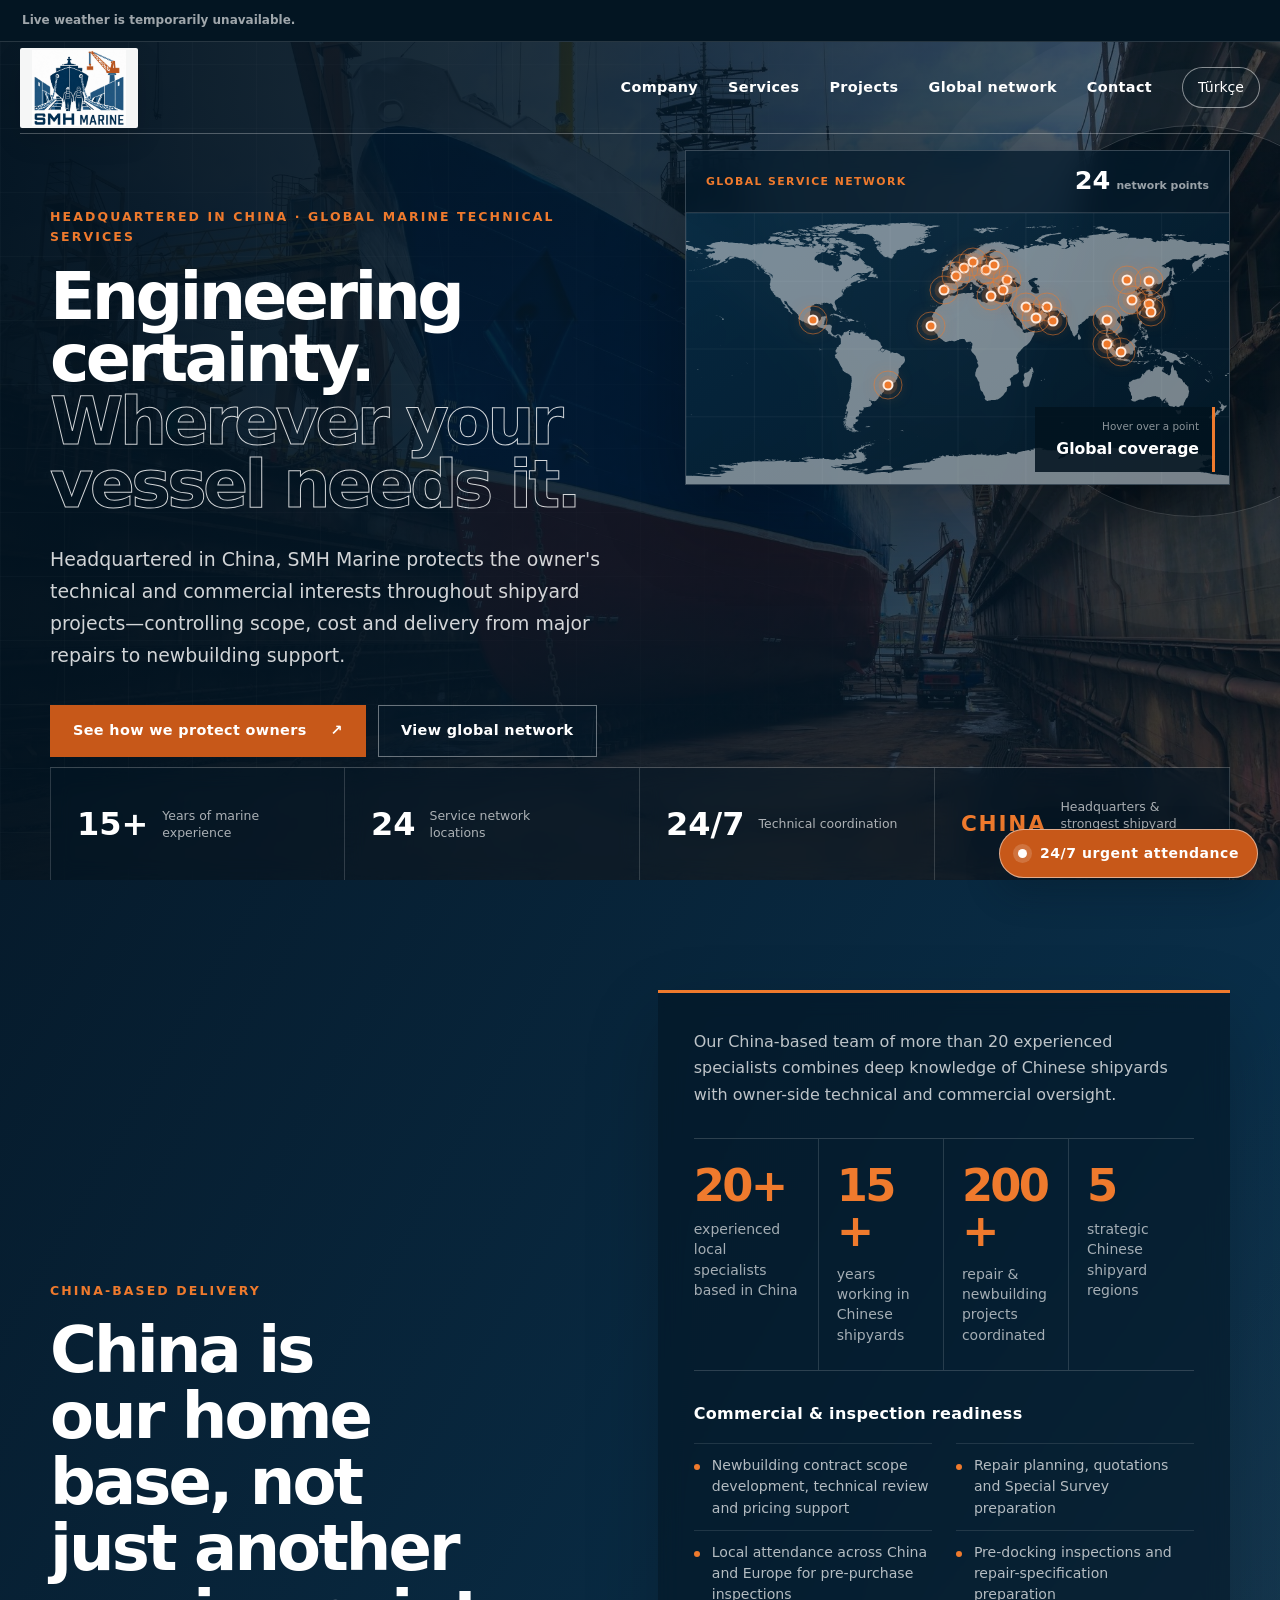
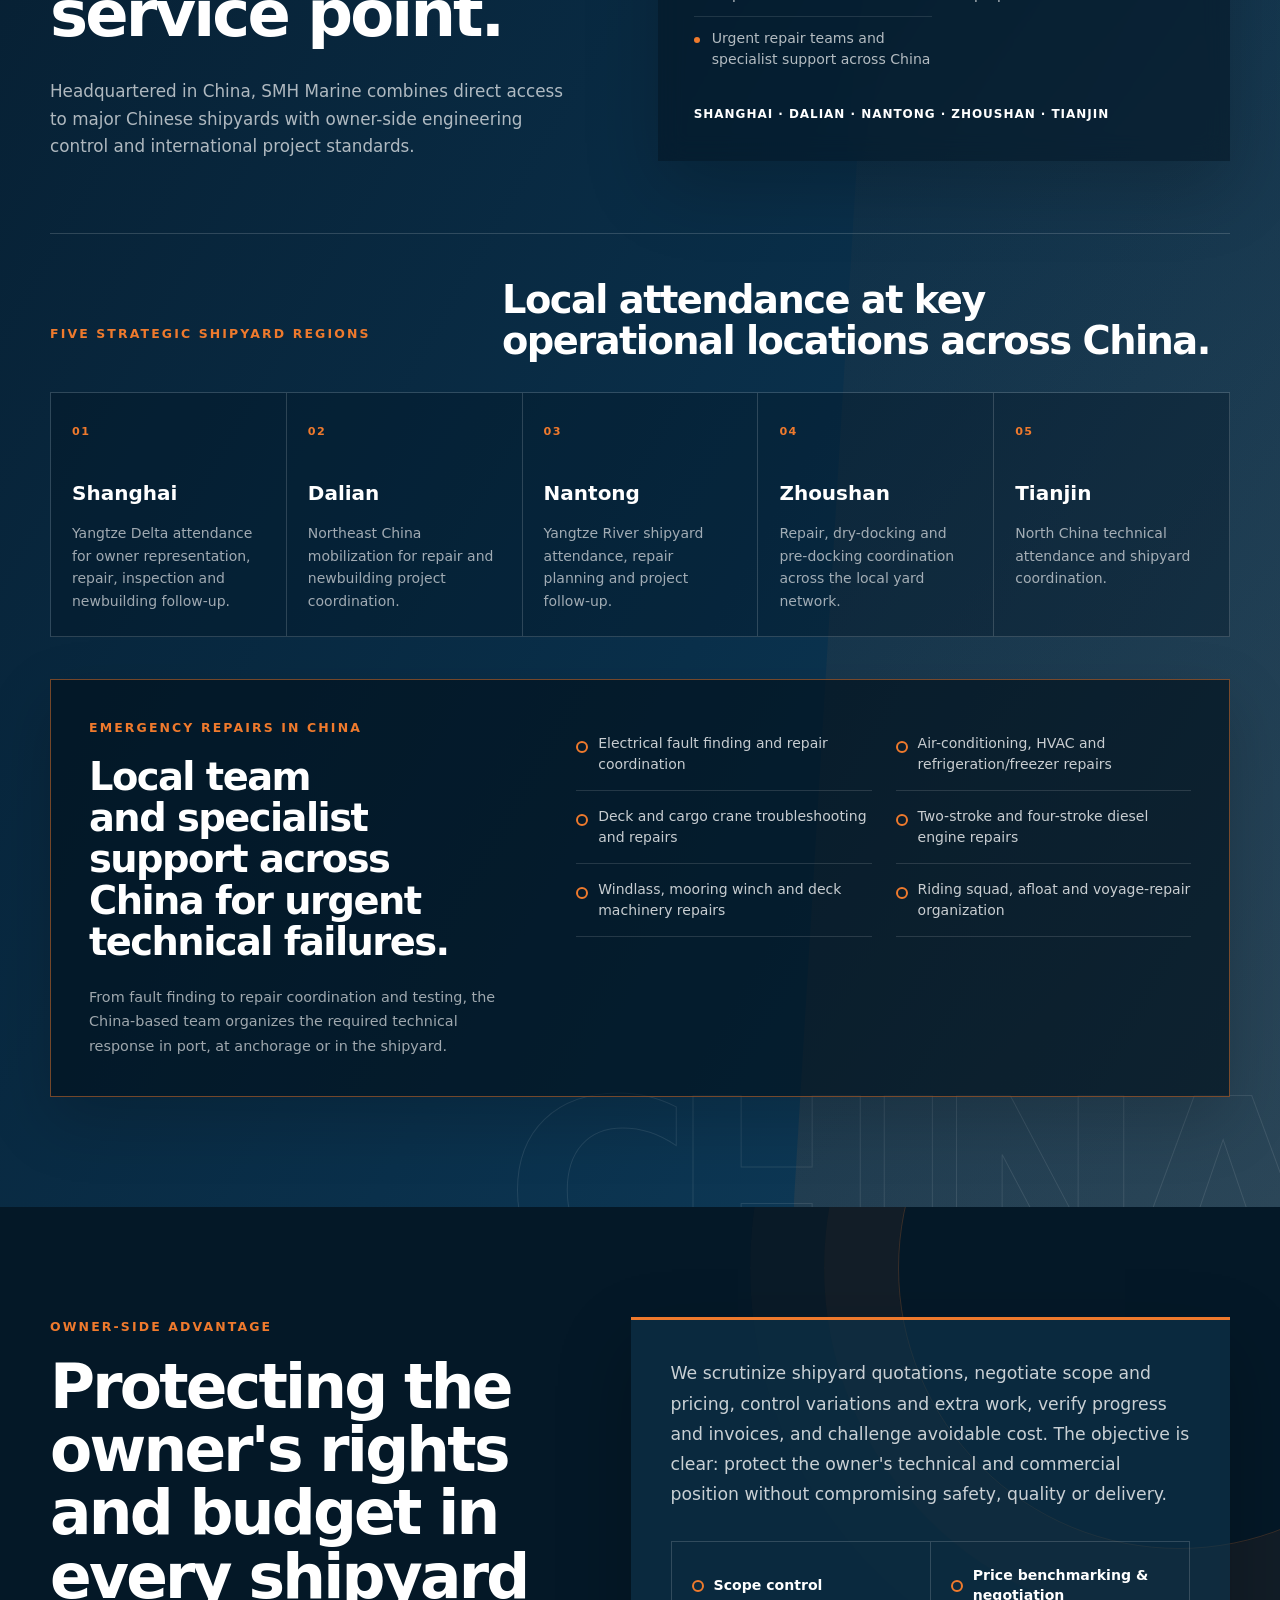
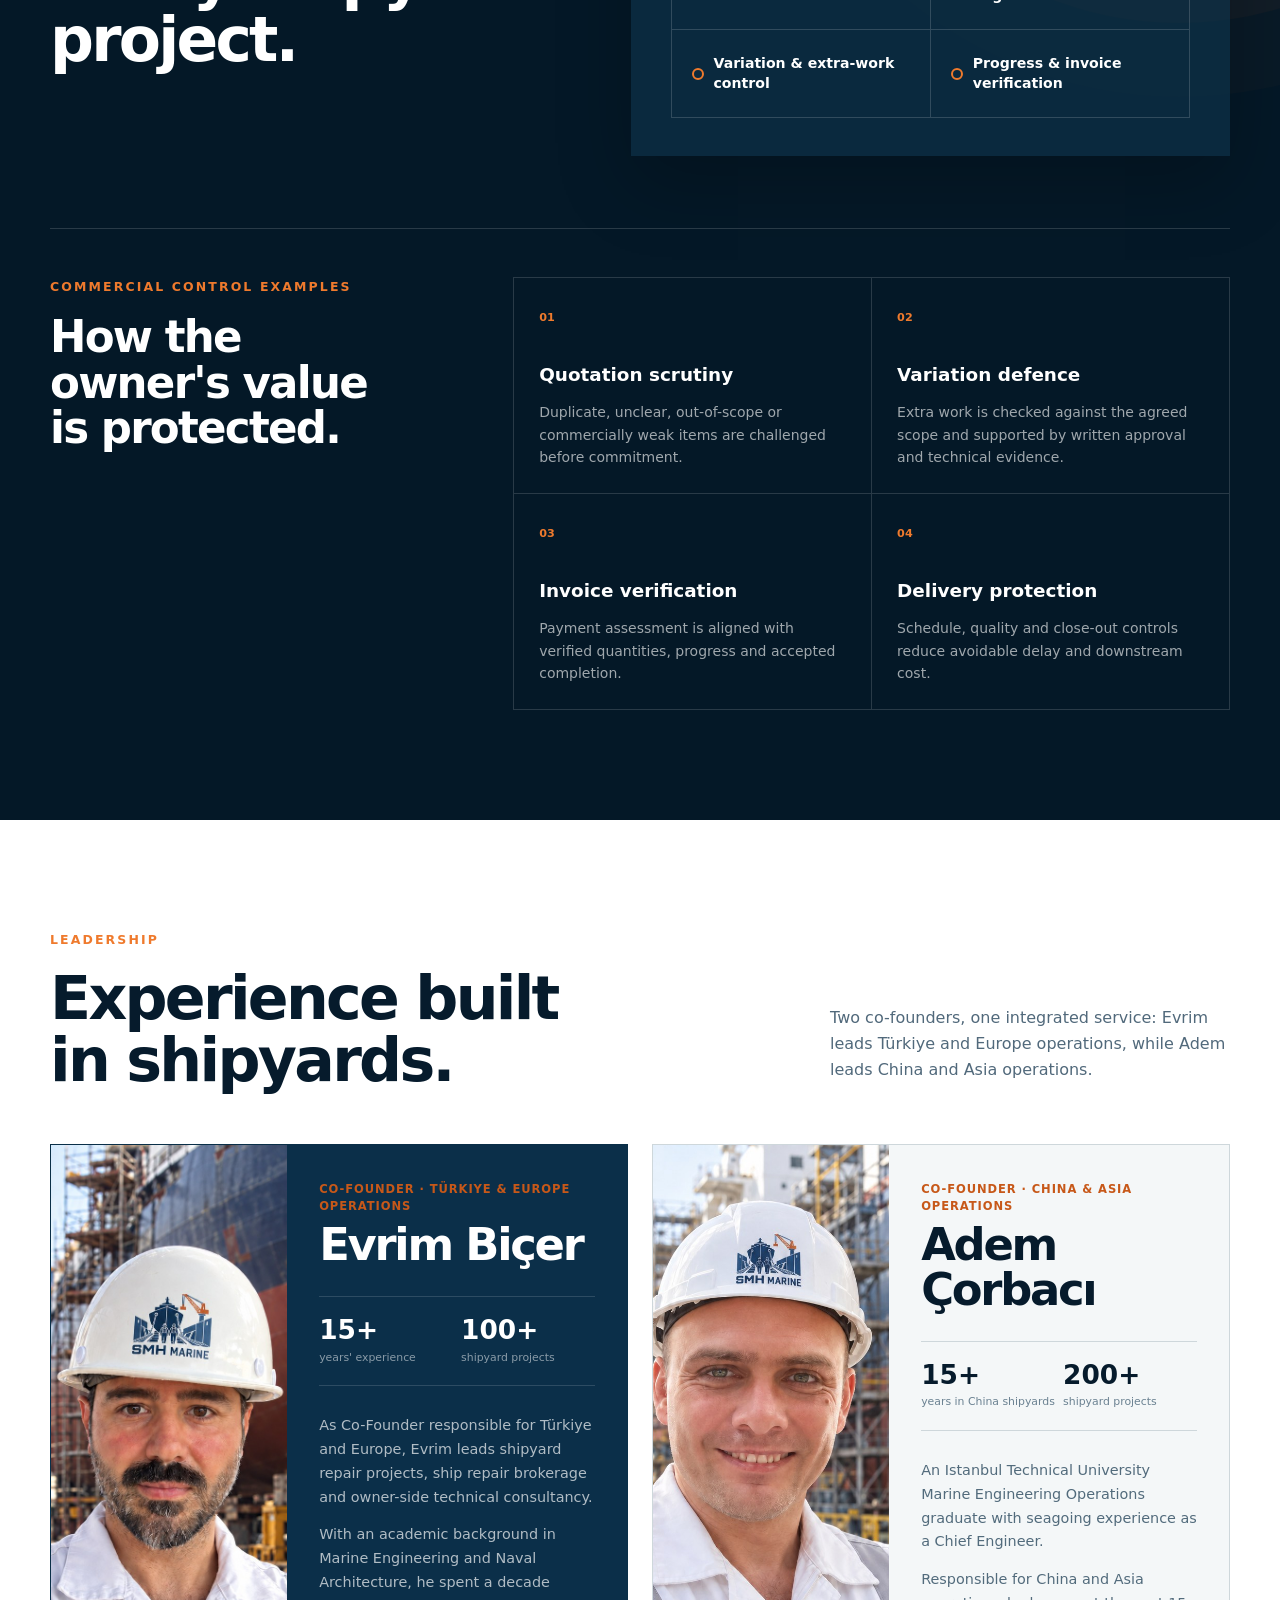
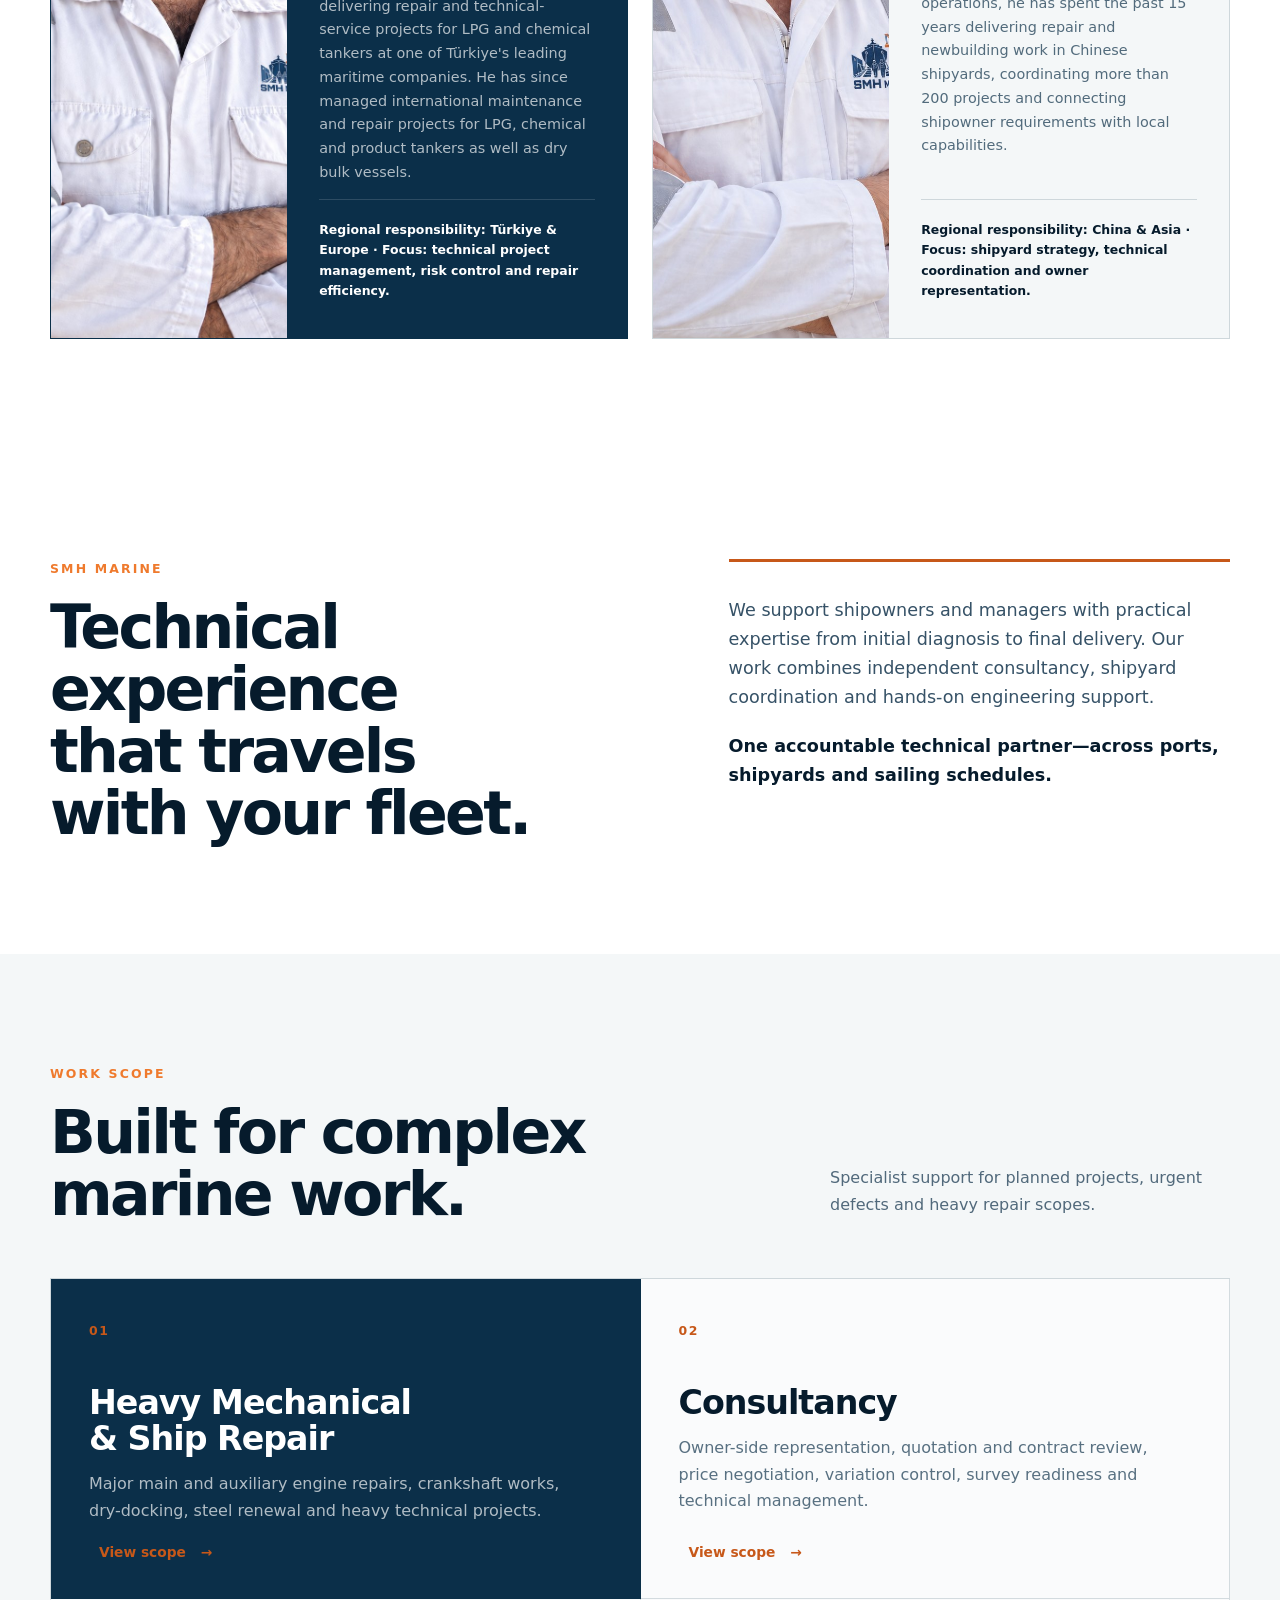
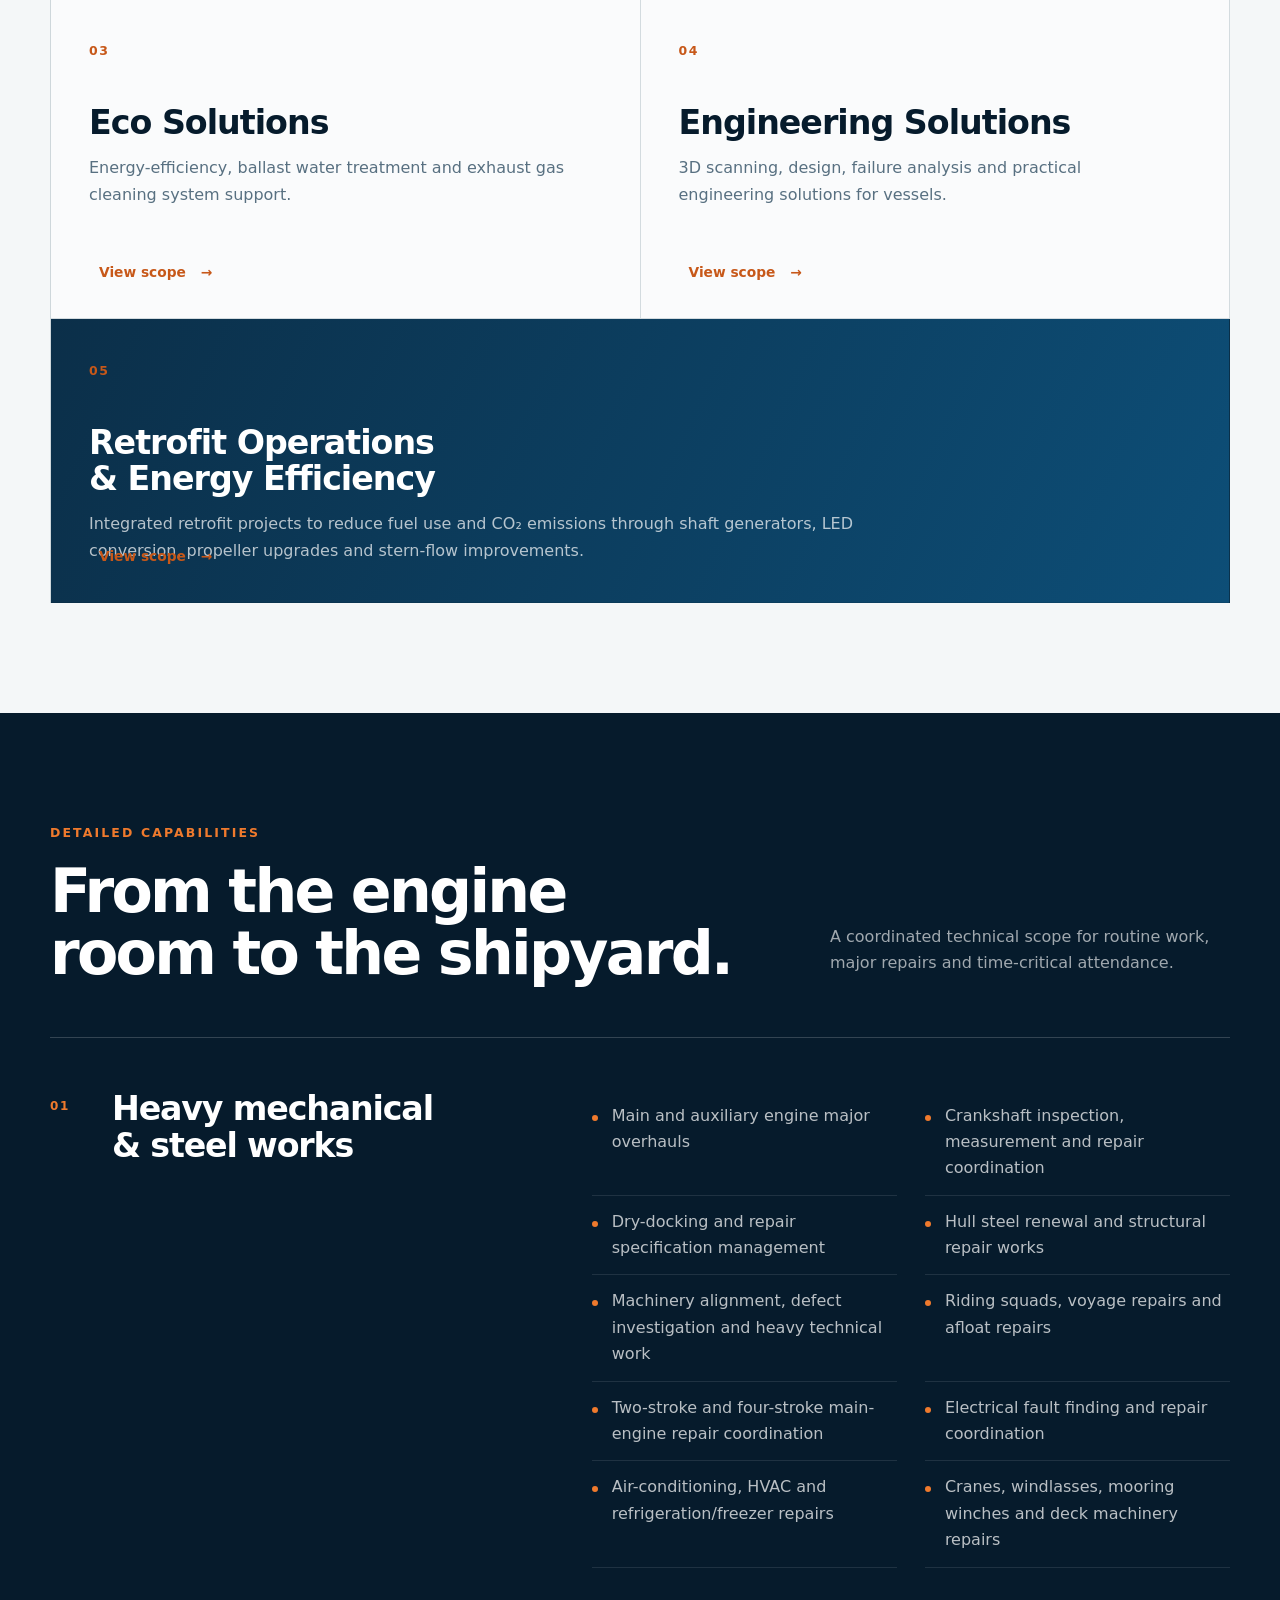
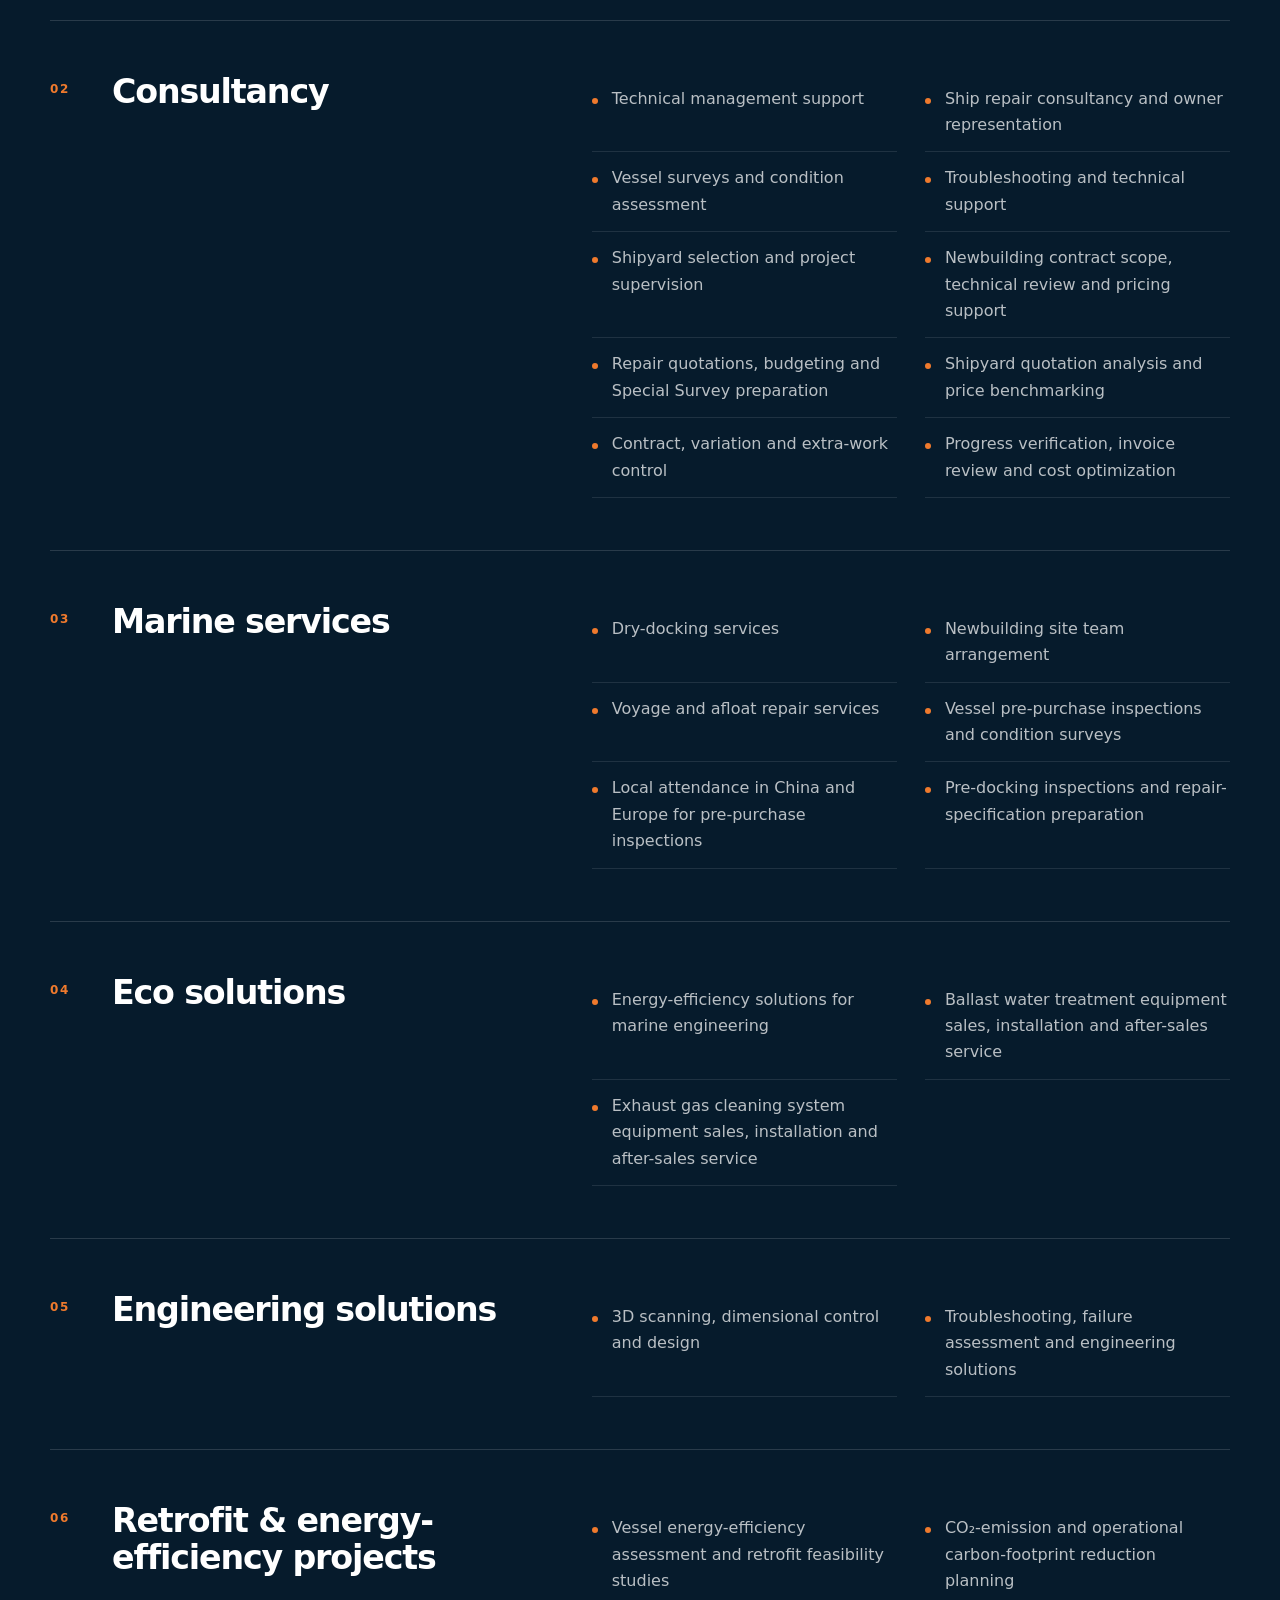
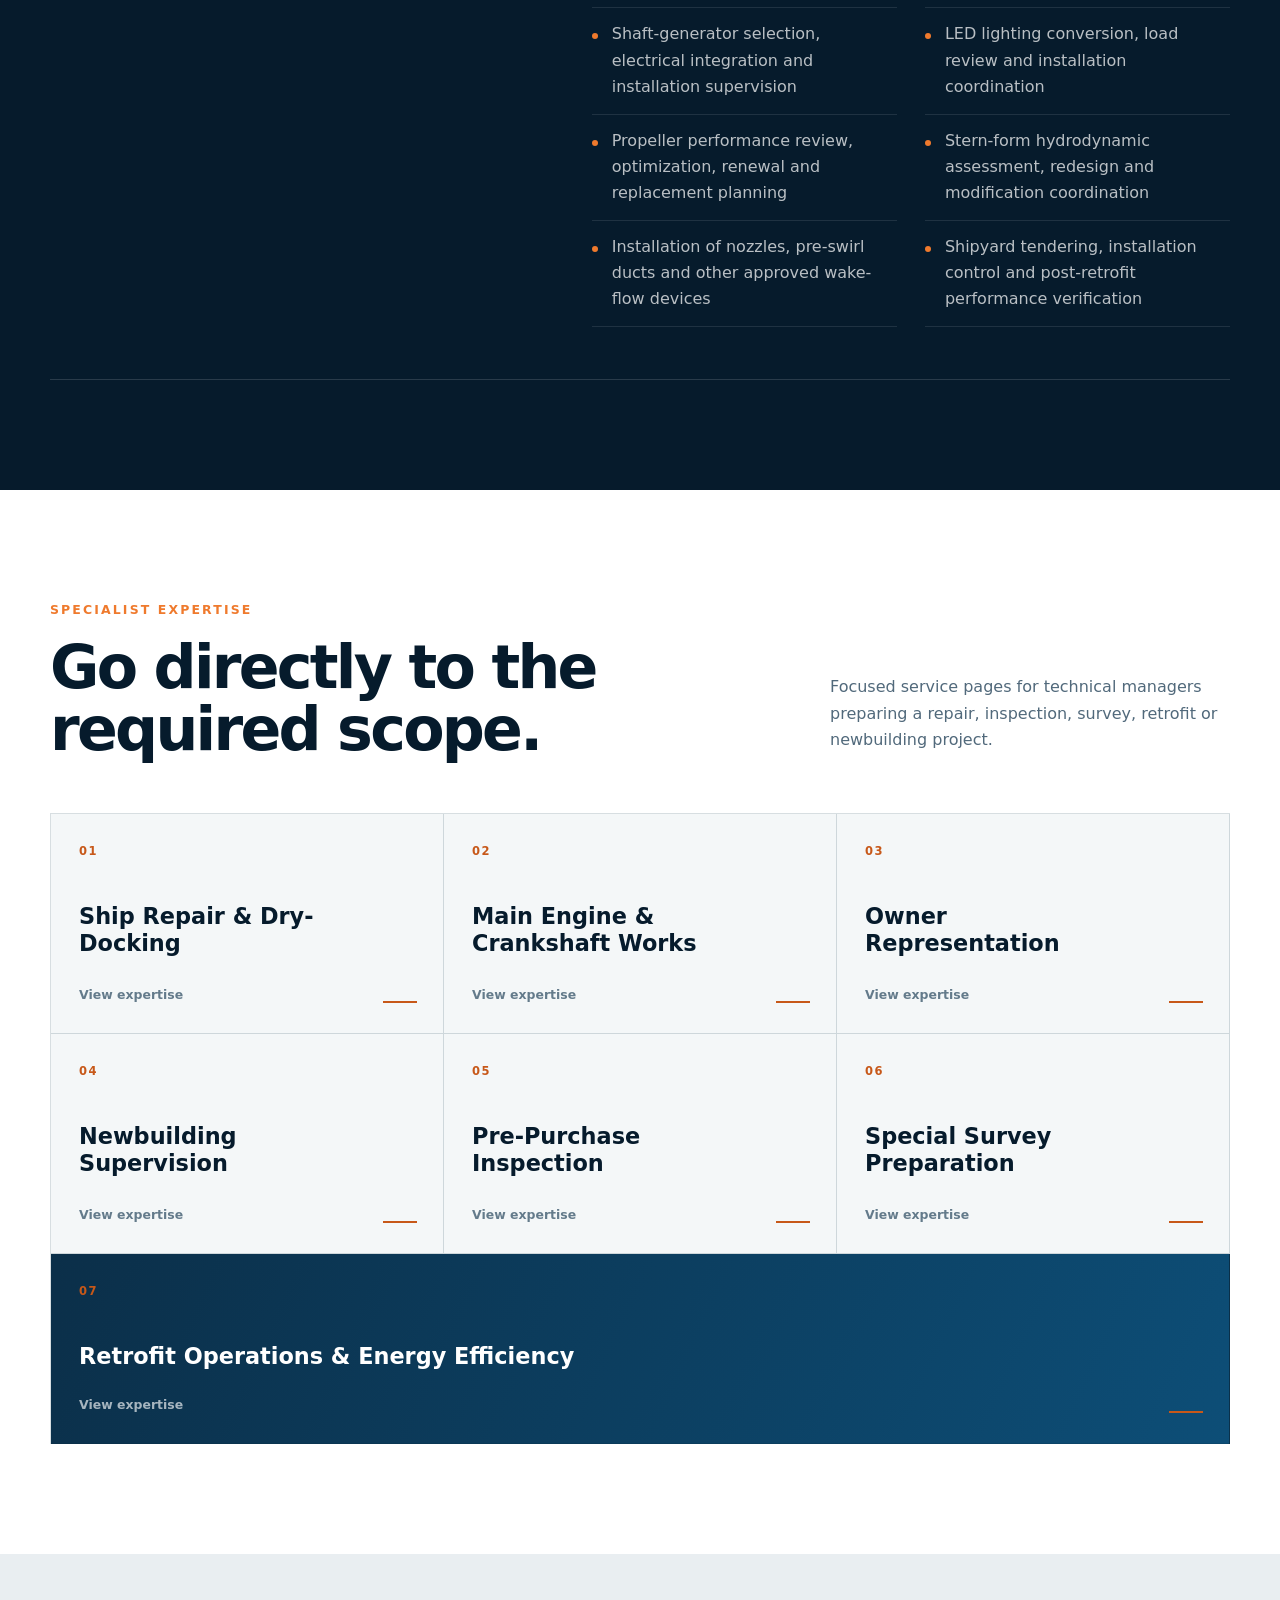
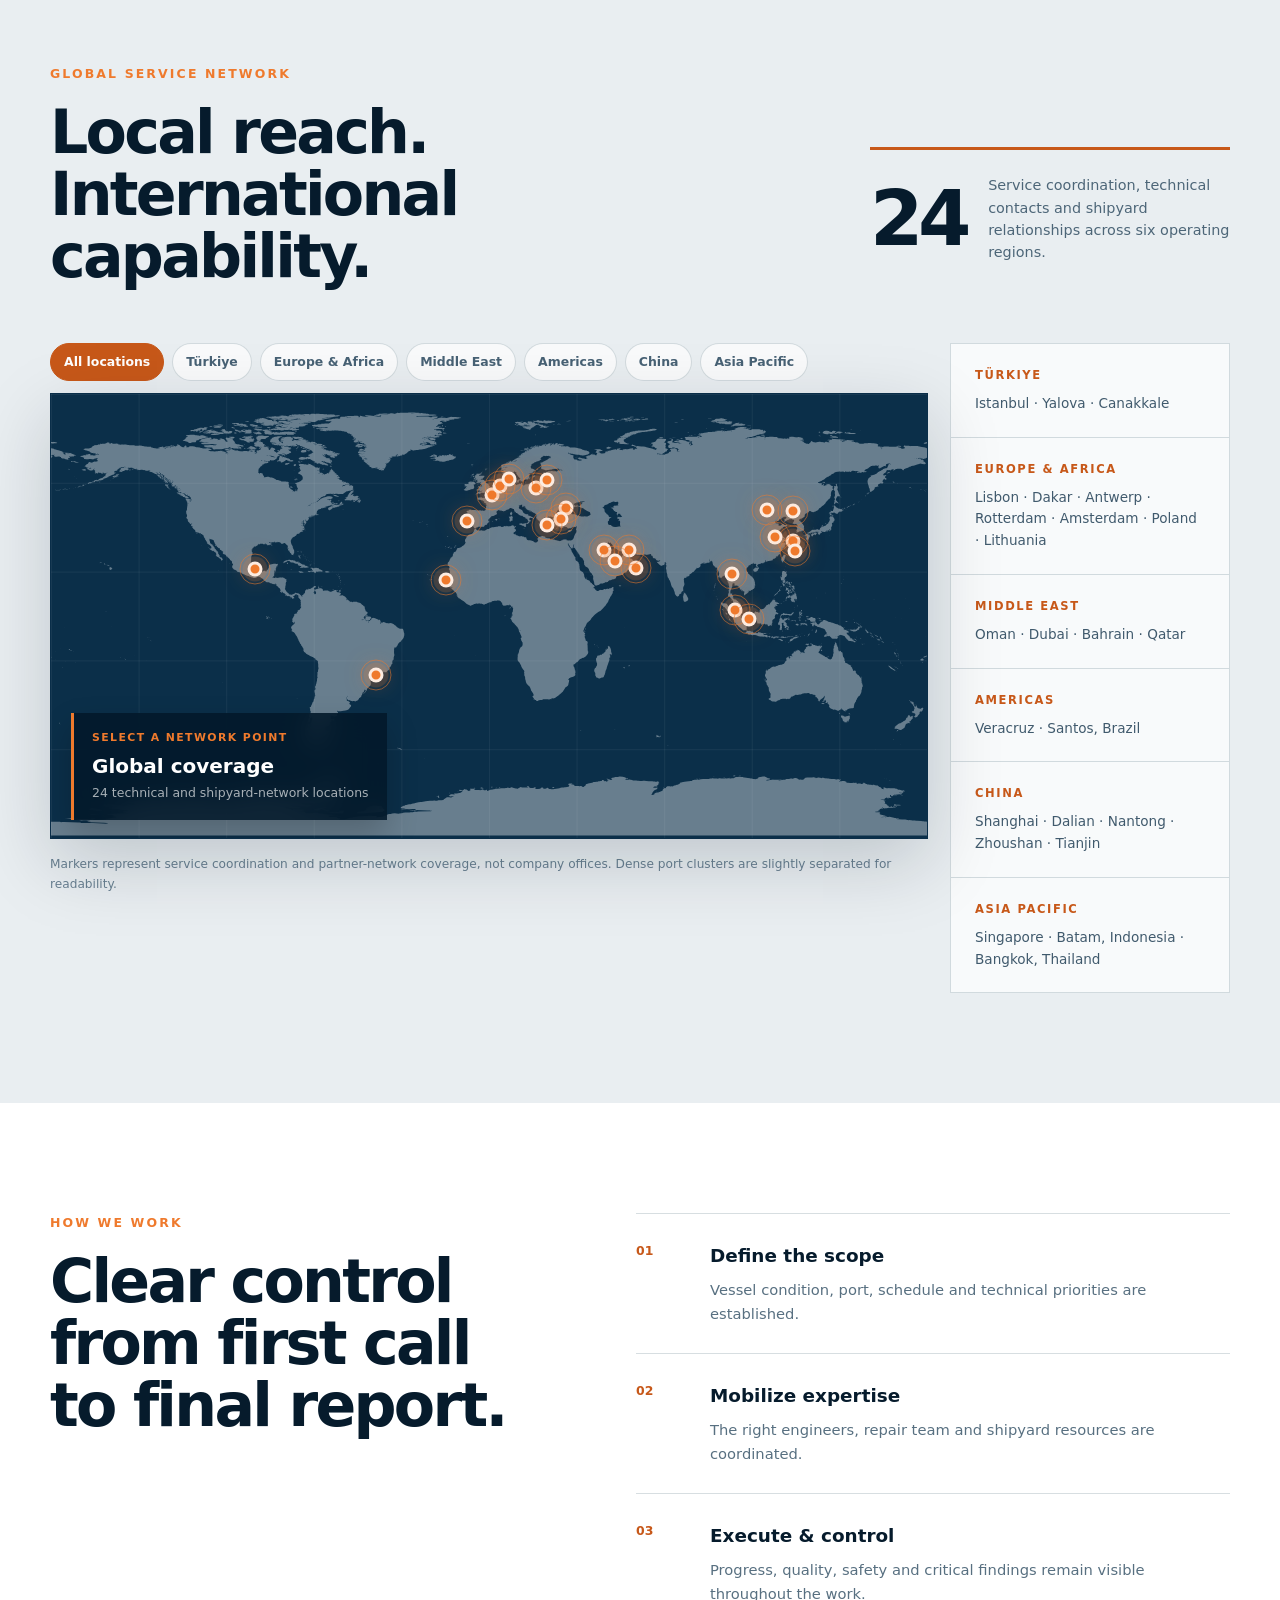
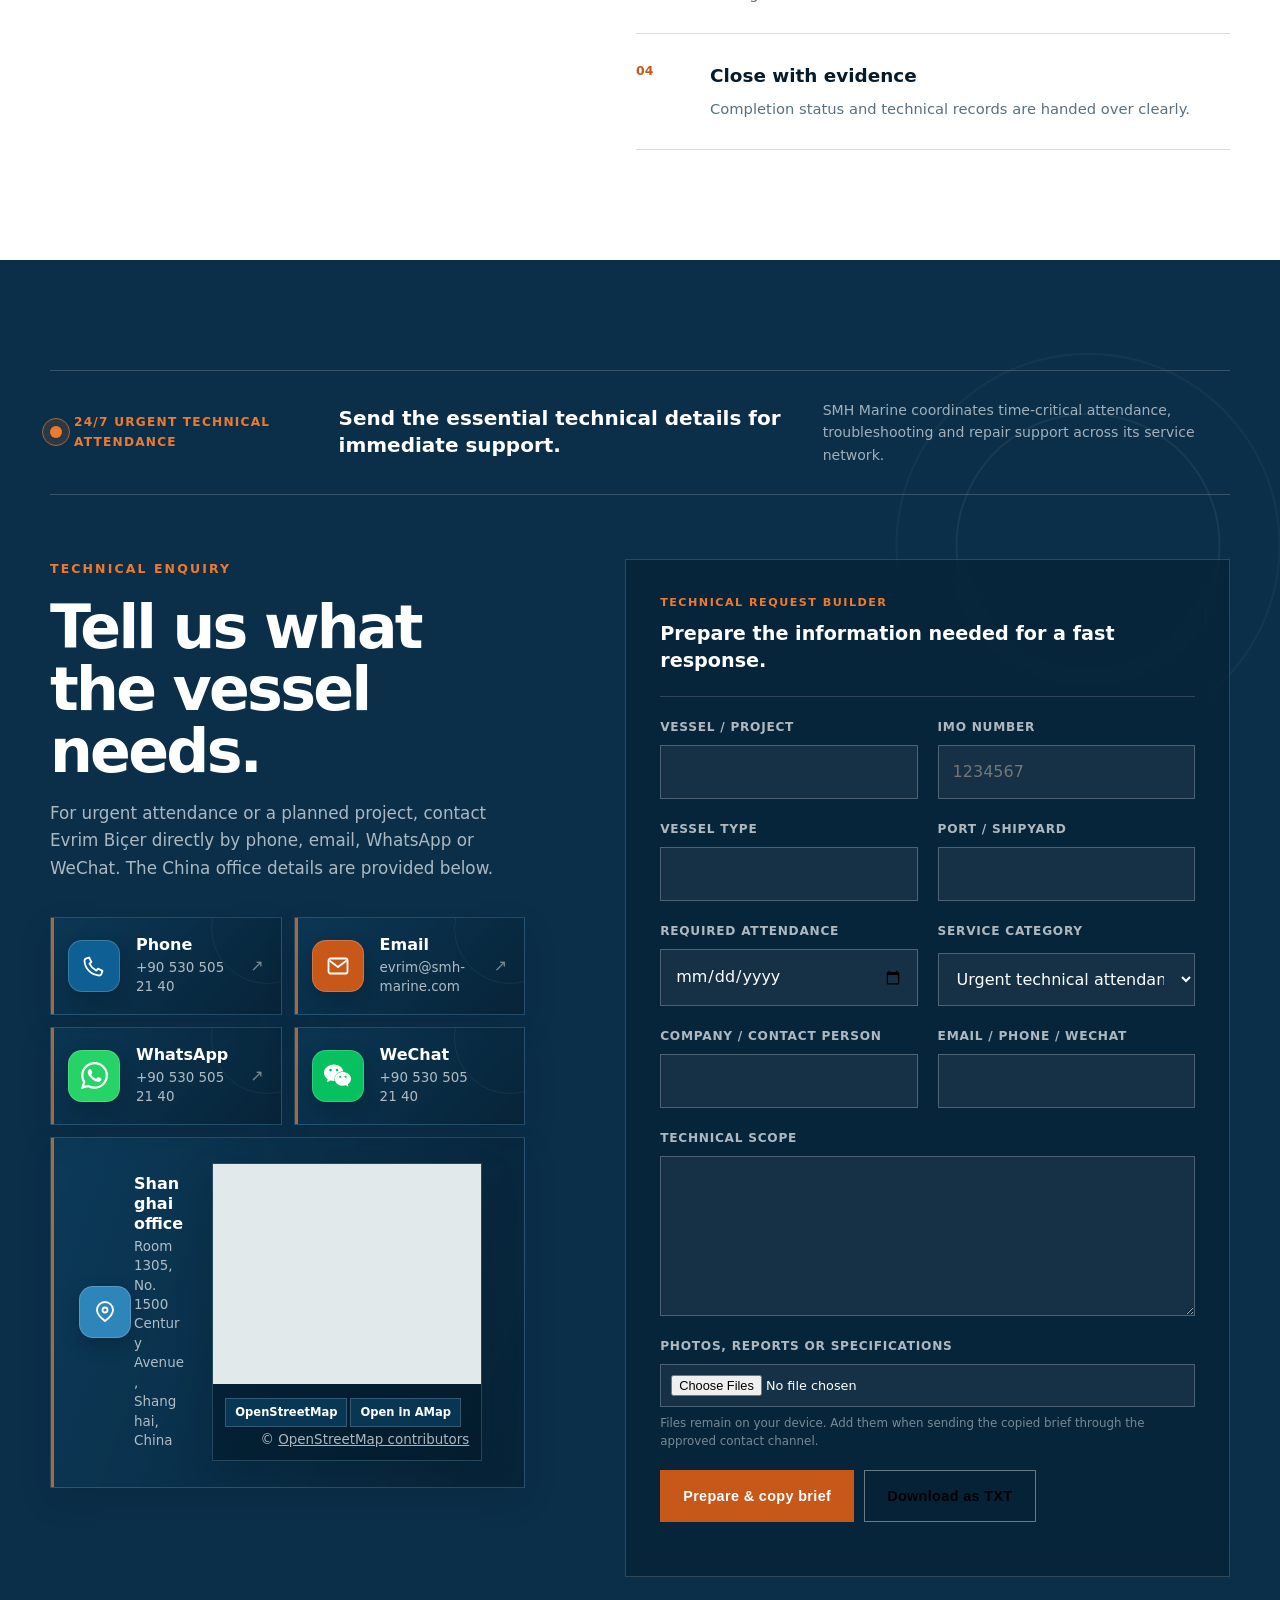
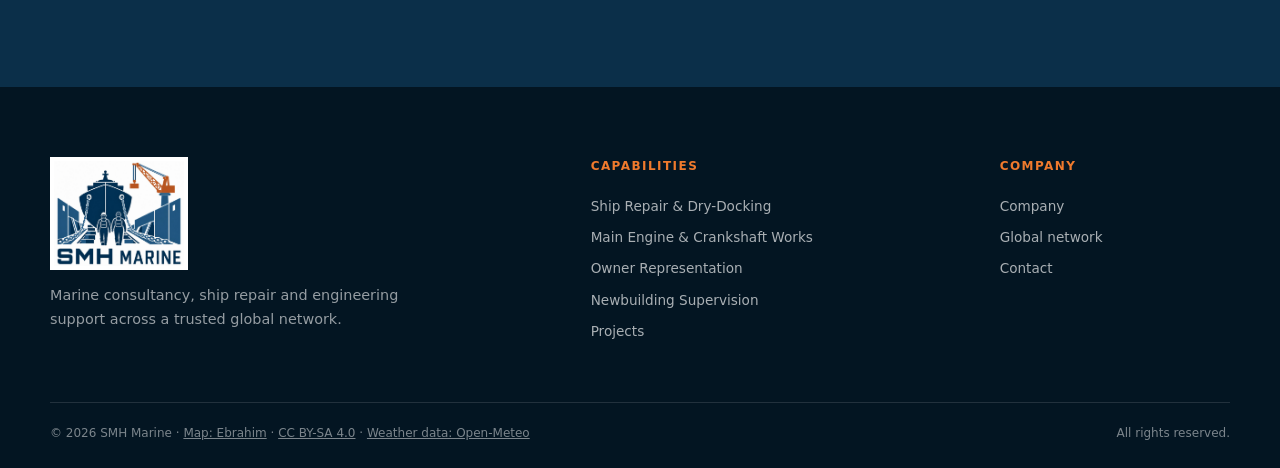
==== index.html @ ff9976cc "Add retrofit and energy efficiency services" ====
<!doctype html>
<html lang="en">
  <head>
    <meta charset="UTF-8" />
    <meta name="viewport" content="width=device-width, initial-scale=1" />
    <meta name="description" content="China-headquartered SMH Marine provides ship repair, marine engineering, consultancy and global technical support for shipowners." />
    <meta name="theme-color" content="#061b2c" />
    <title>SMH Marine | China-Based Global Marine Engineering</title>
    <link rel="stylesheet" href="assets/styles.css" />
    <script src="assets/app.js" defer></script>
  </head>
  <body>
    <a class="skip-link" href="#main">Skip to content</a>
    <aside class="weather-strip" aria-label="Live weather for SMH Marine service locations">
      <div class="weather-strip-window" data-weather-ticker><span class="weather-loading" data-i18n="weatherLoading">Loading live conditions…</span></div>
    </aside>
    <header class="site-header" data-header>
      <a class="brand" href="#top" aria-label="SMH Marine home">
        <img src="assets/smh-marine-logo-cropped.png" alt="SMH Marine" />
      </a>
      <button class="menu-toggle" type="button" aria-expanded="false" aria-controls="site-nav" data-menu-toggle>
        <span></span><span></span><span></span><span class="sr-only">Open menu</span>
      </button>
      <nav class="site-nav" id="site-nav" aria-label="Primary navigation" data-nav>
        <a href="#about" data-i18n="navCompany">Company</a>
        <a href="#services" data-i18n="navServices">Services</a>
        <a href="projects.html" data-i18n="navProjects">Projects</a>
        <a href="#network" data-i18n="navNetwork">Global network</a>
        <a href="#contact" data-i18n="navContact">Contact</a>
        <button class="language-switch" type="button" data-language aria-label="Switch language">Türkçe</button>
      </nav>
    </header>

    <main id="main">
      <section class="hero" id="top" aria-labelledby="hero-title">
        <div class="hero-media" role="img" aria-label="Commercial vessel in dry dock"></div>
        <div class="hero-grid" aria-hidden="true"></div>
        <div class="hero-content shell">
          <p class="eyebrow" data-i18n="heroEyebrow">Headquartered in China · Global marine technical services</p>
          <h1 id="hero-title"><span data-i18n="heroTitle">Engineering certainty.</span><br /><span class="outline-title" data-i18n="heroTitleOutline">Wherever your vessel needs it.</span></h1>
          <p class="hero-copy" data-i18n="heroCopy">Headquartered in China, SMH Marine protects the owner's technical and commercial interests throughout shipyard projects—controlling scope, cost and delivery from major repairs to newbuilding support.</p>
          <div class="hero-actions">
            <a class="button button-primary" href="#owner-advantage"><span data-i18n="heroCta">See how we protect owners</span> <span aria-hidden="true">↗</span></a>
            <a class="button button-ghost" href="#network" data-i18n="heroNetwork">View global network</a>
          </div>
        </div>
        <aside class="hero-network" aria-label="Global service network">
          <div class="hero-network-head">
            <span data-i18n="heroMapLabel">Global service network</span>
            <strong><b>24</b> <span data-i18n="heroMapPoints">network points</span></strong>
          </div>
          <div class="hero-map">
            <img src="assets/world-map-v2.svg" alt="" aria-hidden="true" />
            <div class="hero-map-markers" data-hero-map-markers></div>
            <div class="hero-map-detail" data-hero-map-detail aria-live="polite">
              <small data-i18n="heroMapHover">Hover over a point</small>
              <strong data-i18n="mapDefaultTitle">Global coverage</strong>
            </div>
          </div>
        </aside>
        <div class="hero-facts shell" aria-label="Company highlights">
          <div><strong>15+</strong><span data-i18n="factYears">Years of marine experience</span></div>
          <div><strong>24</strong><span data-i18n="factLocations">Service network locations</span></div>
          <div><strong>24/7</strong><span data-i18n="factCoordination">Technical coordination</span></div>
          <div><strong class="fact-word" data-i18n="factChinaWord">CHINA</strong><span data-i18n="factChina">Headquarters & strongest shipyard base</span></div>
        </div>
      </section>

      <section class="china-section section" id="china">
        <div class="china-watermark" aria-hidden="true">CHINA</div>
        <div class="shell china-grid">
          <div class="china-lead">
            <p class="section-kicker" data-i18n="chinaKicker">China-based delivery</p>
            <h2 data-i18n="chinaTitle">China is our home base, not just another service point.</h2>
            <p data-i18n="chinaIntro">Headquartered in China, SMH Marine combines direct access to major Chinese shipyards with owner-side engineering control and international project standards.</p>
          </div>
          <div class="china-proof">
            <p data-i18n="chinaCopy">Our China-based team of more than 20 experienced specialists combines deep knowledge of Chinese shipyards with owner-side technical and commercial oversight.</p>
            <div class="china-metrics" aria-label="China experience highlights">
              <div><strong>20+</strong><span data-i18n="chinaMetricTeam">experienced local specialists based in China</span></div>
              <div><strong>15+</strong><span data-i18n="chinaMetricYears">years working in Chinese shipyards</span></div>
              <div><strong>200+</strong><span data-i18n="chinaMetricProjects">repair & newbuilding projects coordinated</span></div>
              <div><strong>5</strong><span data-i18n="chinaMetricRegions">strategic Chinese shipyard regions</span></div>
            </div>
            <div class="china-expertise">
              <h3 data-i18n="chinaExpertiseTitle">Commercial & inspection readiness</h3>
              <ul>
                <li data-i18n="chinaExpertise1">Newbuilding contract scope development, technical review and pricing support</li>
                <li data-i18n="chinaExpertise2">Repair planning, quotations and Special Survey preparation</li>
                <li data-i18n="chinaExpertise3">Local attendance across China and Europe for pre-purchase inspections</li>
                <li data-i18n="chinaExpertise4">Pre-docking inspections and repair-specification preparation</li>
                <li data-i18n="chinaExpertise5">Urgent repair teams and specialist support across China</li>
              </ul>
            </div>
            <p class="china-cities" data-i18n="chinaCities">Shanghai · Dalian · Nantong · Zhoushan · Tianjin</p>
          </div>
        </div>
        <div class="shell china-region-block">
          <div class="china-region-heading">
            <p class="section-kicker" data-i18n="chinaRegionsKicker">Five strategic shipyard regions</p>
            <h3 data-i18n="chinaRegionsTitle">Local attendance at key operational locations across China.</h3>
          </div>
          <div class="china-region-grid">
            <article><span>01</span><h4>Shanghai</h4><p data-i18n="chinaShanghai">Yangtze Delta attendance for owner representation, repair, inspection and newbuilding follow-up.</p></article>
            <article><span>02</span><h4>Dalian</h4><p data-i18n="chinaDalian">Northeast China mobilization for repair and newbuilding project coordination.</p></article>
            <article><span>03</span><h4>Nantong</h4><p data-i18n="chinaNantong">Yangtze River shipyard attendance, repair planning and project follow-up.</p></article>
            <article><span>04</span><h4>Zhoushan</h4><p data-i18n="chinaZhoushan">Repair, dry-docking and pre-docking coordination across the local yard network.</p></article>
            <article><span>05</span><h4>Tianjin</h4><p data-i18n="chinaTianjin">North China technical attendance and shipyard coordination.</p></article>
          </div>
          <div class="china-urgent-repairs">
            <div class="china-urgent-heading"><p class="section-kicker" data-i18n="chinaUrgentKicker">Emergency repairs in China</p><h3 data-i18n="chinaUrgentTitle">Local team and specialist support across China for urgent technical failures.</h3><p data-i18n="chinaUrgentCopy">From fault finding to repair coordination and testing, the China-based team organizes the required technical response in port, at anchorage or in the shipyard.</p></div>
            <ul>
              <li data-i18n="chinaUrgent1">Electrical fault finding and repair coordination</li>
              <li data-i18n="chinaUrgent2">Air-conditioning, HVAC and refrigeration/freezer repairs</li>
              <li data-i18n="chinaUrgent3">Deck and cargo crane troubleshooting and repairs</li>
              <li data-i18n="chinaUrgent4">Two-stroke and four-stroke diesel engine repairs</li>
              <li data-i18n="chinaUrgent5">Windlass, mooring winch and deck machinery repairs</li>
              <li data-i18n="chinaUrgent6">Riding squad, afloat and voyage-repair organization</li>
            </ul>
          </div>
        </div>
      </section>

      <section class="owner-advantage-section section" id="owner-advantage">
        <div class="shell owner-advantage-grid">
          <div class="owner-advantage-lead">
            <p class="section-kicker" data-i18n="ownerKicker">Owner-side advantage</p>
            <h2 data-i18n="ownerTitle">Protecting the owner's rights and budget in every shipyard project.</h2>
          </div>
          <div class="owner-advantage-body">
            <p data-i18n="ownerCopy">We scrutinize shipyard quotations, negotiate scope and pricing, control variations and extra work, verify progress and invoices, and challenge avoidable cost. The objective is clear: protect the owner's technical and commercial position without compromising safety, quality or delivery.</p>
            <div class="owner-controls" aria-label="Owner-side commercial controls">
              <span data-i18n="ownerControl1">Scope control</span>
              <span data-i18n="ownerControl2">Price benchmarking & negotiation</span>
              <span data-i18n="ownerControl3">Variation & extra-work control</span>
              <span data-i18n="ownerControl4">Progress & invoice verification</span>
            </div>
          </div>
        </div>
        <div class="shell owner-example-block">
          <div class="owner-example-heading">
            <p class="section-kicker" data-i18n="ownerExamplesKicker">Commercial control examples</p>
            <h3 data-i18n="ownerExamplesTitle">How the owner's value is protected.</h3>
          </div>
          <div class="owner-example-grid">
            <article><span>01</span><h4 data-i18n="ownerExample1Title">Quotation scrutiny</h4><p data-i18n="ownerExample1Copy">Duplicate, unclear, out-of-scope or commercially weak items are challenged before commitment.</p></article>
            <article><span>02</span><h4 data-i18n="ownerExample2Title">Variation defence</h4><p data-i18n="ownerExample2Copy">Extra work is checked against the agreed scope and supported by written approval and technical evidence.</p></article>
            <article><span>03</span><h4 data-i18n="ownerExample3Title">Invoice verification</h4><p data-i18n="ownerExample3Copy">Payment assessment is aligned with verified quantities, progress and accepted completion.</p></article>
            <article><span>04</span><h4 data-i18n="ownerExample4Title">Delivery protection</h4><p data-i18n="ownerExample4Copy">Schedule, quality and close-out controls reduce avoidable delay and downstream cost.</p></article>
          </div>
        </div>
      </section>

      <section class="leadership-section section" id="leadership">
        <div class="shell">
          <div class="section-heading">
            <div><p class="section-kicker" data-i18n="leadershipKicker">Leadership</p><h2 data-i18n="leadershipTitle">Experience built in shipyards.</h2></div>
            <p data-i18n="leadershipIntro">Two co-founders, one integrated service: Evrim leads Türkiye and Europe operations, while Adem leads China and Asia operations.</p>
          </div>
          <div class="leadership-grid">
            <article class="profile-card profile-card-dark">
              <figure><img src="assets/evrim-bicer-portrait-smh.jpg" alt="Evrim Biçer at a shipyard wearing SMH Marine safety equipment" /></figure>
              <div class="profile-content">
                <p class="profile-role" data-i18n="evrimRole">Co-Founder · Türkiye & Europe Operations</p>
                <h3>Evrim Biçer</h3>
                <div class="profile-stats"><span><strong>15+</strong><small data-i18n="yearsExperience">years' experience</small></span><span><strong>100+</strong><small data-i18n="projectsDelivered">shipyard projects</small></span></div>
                <p data-i18n="evrimBio1">As Co-Founder responsible for Türkiye and Europe, Evrim leads shipyard repair projects, ship repair brokerage and owner-side technical consultancy.</p>
                <p data-i18n="evrimBio2">With an academic background in Marine Engineering and Naval Architecture, he spent a decade delivering repair and technical-service projects for LPG and chemical tankers at one of Türkiye's leading maritime companies. He has since managed international maintenance and repair projects for LPG, chemical and product tankers as well as dry bulk vessels.</p>
                <p class="profile-focus" data-i18n="evrimFocus">Regional responsibility: Türkiye & Europe · Focus: technical project management, risk control and repair efficiency.</p>
              </div>
            </article>
            <article class="profile-card">
              <figure><img src="assets/adem-corbaci-portrait-smh.jpg" alt="Adem Çorbacı at a shipyard wearing SMH Marine safety equipment" /></figure>
              <div class="profile-content">
                <p class="profile-role" data-i18n="ademRole">Co-Founder · China & Asia Operations</p>
                <h3>Adem Çorbacı</h3>
                <div class="profile-stats"><span><strong>15+</strong><small data-i18n="chinaExperience">years in China shipyards</small></span><span><strong>200+</strong><small data-i18n="projectsDelivered">shipyard projects</small></span></div>
                <p data-i18n="ademBio1">An Istanbul Technical University Marine Engineering Operations graduate with seagoing experience as a Chief Engineer.</p>
                <p data-i18n="ademBio2">Responsible for China and Asia operations, he has spent the past 15 years delivering repair and newbuilding work in Chinese shipyards, coordinating more than 200 projects and connecting shipowner requirements with local capabilities.</p>
                <p class="profile-focus" data-i18n="ademFocus">Regional responsibility: China & Asia · Focus: shipyard strategy, technical coordination and owner representation.</p>
              </div>
            </article>
          </div>
        </div>
      </section>

      <section class="intro-section section" id="about">
        <div class="shell intro-grid">
          <div>
            <p class="section-kicker">SMH Marine</p>
            <h2 data-i18n="aboutTitle">Technical experience that travels with your fleet.</h2>
          </div>
          <div class="intro-copy">
            <p data-i18n="aboutCopy">We support shipowners and managers with practical expertise from initial diagnosis to final delivery. Our work combines independent consultancy, shipyard coordination and hands-on engineering support.</p>
            <p data-i18n="aboutStatement">One accountable technical partner—across ports, shipyards and sailing schedules.</p>
          </div>
        </div>
      </section>

      <section class="services-preview section" id="services">
        <div class="shell">
          <div class="section-heading">
            <div><p class="section-kicker" data-i18n="scopeKicker">Work scope</p><h2 data-i18n="scopeTitle">Built for complex marine work.</h2></div>
            <p data-i18n="scopeIntro">Specialist support for planned projects, urgent defects and heavy repair scopes.</p>
          </div>
          <div class="service-grid">
            <article class="service-card service-card-featured">
              <span class="service-number">01</span>
              <h3 data-i18n="serviceHeavyTitle">Heavy Mechanical & Ship Repair</h3>
              <p data-i18n="serviceHeavyCopy">Major main and auxiliary engine repairs, crankshaft works, dry-docking, steel renewal and heavy technical projects.</p>
              <a href="ship-repair.html"><span data-i18n="viewScope">View scope</span> <span aria-hidden="true">→</span></a>
            </article>
            <article class="service-card">
              <span class="service-number">02</span>
              <h3 data-i18n="serviceConsultancyTitle">Consultancy</h3>
              <p data-i18n="serviceConsultancyCopy">Owner-side representation, quotation and contract review, price negotiation, variation control, survey readiness and technical management.</p>
              <a href="owner-representation.html"><span data-i18n="viewScope">View scope</span> <span aria-hidden="true">→</span></a>
            </article>
            <article class="service-card">
              <span class="service-number">03</span>
              <h3 data-i18n="serviceEcoTitle">Eco Solutions</h3>
              <p data-i18n="serviceEcoCopy">Energy-efficiency, ballast water treatment and exhaust gas cleaning system support.</p>
              <a href="#capabilities"><span data-i18n="viewScope">View scope</span> <span aria-hidden="true">→</span></a>
            </article>
            <article class="service-card">
              <span class="service-number">04</span>
              <h3 data-i18n="serviceEngineeringTitle">Engineering Solutions</h3>
              <p data-i18n="serviceEngineeringCopy">3D scanning, design, failure analysis and practical engineering solutions for vessels.</p>
              <a href="#capabilities"><span data-i18n="viewScope">View scope</span> <span aria-hidden="true">→</span></a>
            </article>
            <article class="service-card service-card-retrofit">
              <span class="service-number">05</span>
              <h3 data-i18n="serviceRetrofitTitle">Retrofit Operations & Energy Efficiency</h3>
              <p data-i18n="serviceRetrofitCopy">Integrated retrofit projects to reduce fuel use and CO₂ emissions through shaft generators, LED conversion, propeller upgrades and stern-flow improvements.</p>
              <a href="retrofit-energy-efficiency.html"><span data-i18n="viewScope">View scope</span> <span aria-hidden="true">→</span></a>
            </article>
          </div>
        </div>
      </section>

      <section class="capabilities-section section" id="capabilities">
        <div class="shell">
          <div class="section-heading section-heading-light">
            <div><p class="section-kicker" data-i18n="capabilityKicker">Detailed capabilities</p><h2 data-i18n="capabilityTitle">From the engine room to the shipyard.</h2></div>
            <p data-i18n="capabilityIntro">A coordinated technical scope for routine work, major repairs and time-critical attendance.</p>
          </div>
          <div class="capability-list">
            <article class="capability-row">
              <div class="capability-label"><span>01</span><h3 data-i18n="heavyDetailTitle">Heavy mechanical & steel works</h3></div>
              <ul>
                <li data-i18n="heavy1">Main and auxiliary engine major overhauls</li>
                <li data-i18n="heavy2">Crankshaft inspection, measurement and repair coordination</li>
                <li data-i18n="heavy3">Dry-docking and repair specification management</li>
                <li data-i18n="heavy4">Hull steel renewal and structural repair works</li>
                <li data-i18n="heavy5">Machinery alignment, defect investigation and heavy technical work</li>
                <li data-i18n="heavy6">Riding squads, voyage repairs and afloat repairs</li>
                <li data-i18n="heavy7">Two-stroke and four-stroke main-engine repair coordination</li>
                <li data-i18n="heavy8">Electrical fault finding and repair coordination</li>
                <li data-i18n="heavy9">Air-conditioning, HVAC and refrigeration/freezer repairs</li>
                <li data-i18n="heavy10">Cranes, windlasses, mooring winches and deck machinery repairs</li>
              </ul>
            </article>
            <article class="capability-row">
              <div class="capability-label"><span>02</span><h3 data-i18n="consultDetailTitle">Consultancy</h3></div>
              <ul>
                <li data-i18n="consult1">Technical management support</li>
                <li data-i18n="consult2">Ship repair consultancy and owner representation</li>
                <li data-i18n="consult3">Vessel surveys and condition assessment</li>
                <li data-i18n="consult4">Troubleshooting and technical support</li>
                <li data-i18n="consult5">Shipyard selection and project supervision</li>
                <li data-i18n="consult6">Newbuilding contract scope, technical review and pricing support</li>
                <li data-i18n="consult7">Repair quotations, budgeting and Special Survey preparation</li>
                <li data-i18n="consult8">Shipyard quotation analysis and price benchmarking</li>
                <li data-i18n="consult9">Contract, variation and extra-work control</li>
                <li data-i18n="consult10">Progress verification, invoice review and cost optimization</li>
              </ul>
            </article>
            <article class="capability-row">
              <div class="capability-label"><span>03</span><h3 data-i18n="marineDetailTitle">Marine services</h3></div>
              <ul>
                <li data-i18n="marine1">Dry-docking services</li>
                <li data-i18n="marine2">Newbuilding site team arrangement</li>
                <li data-i18n="marine3">Voyage and afloat repair services</li>
                <li data-i18n="marine4">Vessel pre-purchase inspections and condition surveys</li>
                <li data-i18n="marine5">Local attendance in China and Europe for pre-purchase inspections</li>
                <li data-i18n="marine6">Pre-docking inspections and repair-specification preparation</li>
              </ul>
            </article>
            <article class="capability-row">
              <div class="capability-label"><span>04</span><h3 data-i18n="ecoDetailTitle">Eco solutions</h3></div>
              <ul>
                <li data-i18n="eco1">Energy-efficiency solutions for marine engineering</li>
                <li data-i18n="eco2">Ballast water treatment equipment sales, installation and after-sales service</li>
                <li data-i18n="eco3">Exhaust gas cleaning system equipment sales, installation and after-sales service</li>
              </ul>
            </article>
            <article class="capability-row">
              <div class="capability-label"><span>05</span><h3 data-i18n="engineeringDetailTitle">Engineering solutions</h3></div>
              <ul>
                <li data-i18n="engineering1">3D scanning, dimensional control and design</li>
                <li data-i18n="engineering2">Troubleshooting, failure assessment and engineering solutions</li>
              </ul>
            </article>
            <article class="capability-row">
              <div class="capability-label"><span>06</span><h3 data-i18n="retrofitDetailTitle">Retrofit & energy-efficiency projects</h3></div>
              <ul>
                <li data-i18n="retrofit1">Vessel energy-efficiency assessment and retrofit feasibility studies</li>
                <li data-i18n="retrofit2">CO₂-emission and operational carbon-footprint reduction planning</li>
                <li data-i18n="retrofit3">Shaft-generator selection, electrical integration and installation supervision</li>
                <li data-i18n="retrofit4">LED lighting conversion, load review and installation coordination</li>
                <li data-i18n="retrofit5">Propeller performance review, optimization, renewal and replacement planning</li>
                <li data-i18n="retrofit6">Stern-form hydrodynamic assessment, redesign and modification coordination</li>
                <li data-i18n="retrofit7">Installation of nozzles, pre-swirl ducts and other approved wake-flow devices</li>
                <li data-i18n="retrofit8">Shipyard tendering, installation control and post-retrofit performance verification</li>
              </ul>
            </article>
          </div>
        </div>
      </section>

      <section class="expertise-pages-section section" id="expertise-pages">
        <div class="shell">
          <div class="section-heading">
            <div><p class="section-kicker" data-i18n="expertiseKicker">Specialist expertise</p><h2 data-i18n="expertiseTitle">Go directly to the required scope.</h2></div>
            <p data-i18n="expertiseIntro">Focused service pages for technical managers preparing a repair, inspection, survey or newbuilding project.</p>
          </div>
          <div class="expertise-link-grid">
            <a href="ship-repair.html"><span>01</span><strong data-i18n="expertiseRepair">Ship Repair & Dry-Docking</strong><small data-i18n="expertiseOpen">View expertise</small></a>
            <a href="engine-crankshaft.html"><span>02</span><strong data-i18n="expertiseEngine">Main Engine & Crankshaft Works</strong><small data-i18n="expertiseOpen">View expertise</small></a>
            <a href="owner-representation.html"><span>03</span><strong data-i18n="expertiseOwner">Owner Representation</strong><small data-i18n="expertiseOpen">View expertise</small></a>
            <a href="newbuilding.html"><span>04</span><strong data-i18n="expertiseNewbuilding">Newbuilding Supervision</strong><small data-i18n="expertiseOpen">View expertise</small></a>
            <a href="pre-purchase.html"><span>05</span><strong data-i18n="expertisePurchase">Pre-Purchase Inspection</strong><small data-i18n="expertiseOpen">View expertise</small></a>
            <a href="special-survey.html"><span>06</span><strong data-i18n="expertiseSurvey">Special Survey Preparation</strong><small data-i18n="expertiseOpen">View expertise</small></a>
            <a class="expertise-link-featured" href="retrofit-energy-efficiency.html"><span>07</span><strong data-i18n="expertiseRetrofit">Retrofit Operations & Energy Efficiency</strong><small data-i18n="expertiseOpen">View expertise</small></a>
          </div>
        </div>
      </section>

      <section class="network-section section" id="network">
        <div class="shell">
          <div class="network-heading">
            <div>
              <p class="section-kicker" data-i18n="networkKicker">Global service network</p>
              <h2 data-i18n="networkTitle">Local reach.<br />International capability.</h2>
            </div>
            <div class="network-summary">
              <strong>24</strong>
              <p data-i18n="networkCopy">Service coordination, technical contacts and shipyard relationships across six operating regions.</p>
            </div>
          </div>
          <div class="network-layout">
            <div class="map-panel">
              <div class="map-toolbar" role="group" aria-label="Map regions" data-map-filters></div>
              <div class="map-stage" data-map aria-label="SMH Marine global service network map">
                <img src="assets/world-map-v2.svg" alt="" aria-hidden="true" />
                <div class="map-markers" data-map-markers></div>
                <div class="map-detail" data-map-detail aria-live="polite">
                  <span data-i18n="mapDefaultLabel">Select a network point</span>
                  <strong data-i18n="mapDefaultTitle">Global coverage</strong>
                  <small data-i18n="mapDefaultCopy">24 technical and shipyard-network locations</small>
                </div>
              </div>
              <p class="map-note" data-i18n="mapNote">Markers represent service coordination and partner-network coverage, not company offices.</p>
            </div>
            <div class="location-index" data-location-index></div>
          </div>
        </div>
      </section>

      <section class="process-section section" aria-labelledby="process-title">
        <div class="shell process-grid">
          <div>
            <p class="section-kicker" data-i18n="processKicker">How we work</p>
            <h2 id="process-title" data-i18n="processTitle">Clear control from first call to final report.</h2>
          </div>
          <ol class="process-list">
            <li><span>01</span><div><h3 data-i18n="process1Title">Define the scope</h3><p data-i18n="process1Copy">Vessel condition, port, schedule and technical priorities are established.</p></div></li>
            <li><span>02</span><div><h3 data-i18n="process2Title">Mobilize expertise</h3><p data-i18n="process2Copy">The right engineers, repair team and shipyard resources are coordinated.</p></div></li>
            <li><span>03</span><div><h3 data-i18n="process3Title">Execute & control</h3><p data-i18n="process3Copy">Progress, quality, safety and critical findings remain visible throughout the work.</p></div></li>
            <li><span>04</span><div><h3 data-i18n="process4Title">Close with evidence</h3><p data-i18n="process4Copy">Completion status and technical records are handed over clearly.</p></div></li>
          </ol>
        </div>
      </section>

      <section class="contact-section section" id="contact">
        <div class="contact-lines" aria-hidden="true"></div>
        <div class="shell urgent-callout" id="urgent">
          <div><span class="urgent-signal" aria-hidden="true"></span><p data-i18n="urgentLabel">24/7 urgent technical attendance</p></div>
          <strong data-i18n="urgentTitle">Send the essential technical details for immediate support.</strong>
          <p data-i18n="urgentCopy">SMH Marine coordinates time-critical attendance, troubleshooting and repair support across its service network.</p>
        </div>
        <div class="shell contact-grid">
          <div>
            <p class="section-kicker" data-i18n="contactKicker">Technical enquiry</p>
            <h2 data-i18n="contactTitle">Tell us what the vessel needs.</h2>
            <p class="contact-copy" data-i18n="contactCopy">For urgent attendance or a planned project, contact Evrim Biçer directly by phone, email, WhatsApp or WeChat. The China office details are provided below.</p>
            <address class="contact-channels" aria-label="SMH Marine direct contact channels">
              <a class="contact-channel" href="tel:+905305052140"><span class="channel-mark channel-mark-phone" aria-hidden="true"><svg viewBox="0 0 24 24" fill="none" stroke="currentColor"><path d="M7.1 3.5 9.4 8l-2 1.7a15.2 15.2 0 0 0 6.9 6.9l1.7-2 4.5 2.3-1.2 3.3c-.3.8-1.1 1.3-2 1.3C9.1 21 3 14.9 2.5 6.7c0-.9.5-1.7 1.3-2l3.3-1.2Z" /></svg></span><div><strong data-i18n="channelPhone">Phone</strong><small>+90 530 505 21 40</small></div></a>
              <a class="contact-channel" href="mailto:evrim@smh-marine.com"><span class="channel-mark channel-mark-email" aria-hidden="true"><svg viewBox="0 0 24 24" fill="none" stroke="currentColor"><rect x="2.5" y="4.5" width="19" height="15" rx="2" /><path d="m4 7 8 6 8-6" /></svg></span><div><strong data-i18n="channelEmail">Email</strong><small>evrim@smh-marine.com</small></div></a>
              <a class="contact-channel" href="https://wa.me/905305052140" target="_blank" rel="noopener"><span class="channel-mark channel-mark-whatsapp" aria-hidden="true"><svg viewBox="0 0 24 24" fill="currentColor"><path d="M17.472 14.382c-.297-.149-1.758-.867-2.03-.967-.273-.099-.471-.148-.67.15-.197.297-.767.966-.94 1.164-.173.199-.347.223-.644.075-.297-.15-1.255-.463-2.39-1.475-.883-.788-1.48-1.761-1.653-2.059-.173-.297-.018-.458.13-.606.134-.133.298-.347.446-.52.149-.174.198-.298.298-.497.099-.198.05-.371-.025-.52-.075-.149-.669-1.612-.916-2.207-.242-.579-.487-.5-.669-.51-.173-.008-.371-.01-.57-.01-.198 0-.52.074-.792.372-.272.297-1.04 1.016-1.04 2.479 0 1.462 1.065 2.875 1.213 3.074.149.198 2.096 3.2 5.077 4.487.709.306 1.262.489 1.694.625.712.227 1.36.195 1.871.118.571-.085 1.758-.719 2.006-1.413.248-.694.248-1.289.173-1.413-.074-.124-.272-.198-.57-.347m-5.421 7.403h-.004a9.87 9.87 0 0 1-5.031-1.378l-.361-.214-3.741.982.998-3.648-.235-.374a9.86 9.86 0 0 1-1.51-5.26c.001-5.45 4.436-9.884 9.888-9.884 2.64 0 5.122 1.03 6.988 2.898a9.825 9.825 0 0 1 2.893 6.994c-.003 5.45-4.437 9.884-9.885 9.884m8.413-18.297A11.815 11.815 0 0 0 12.05 0C5.495 0 .16 5.335.157 11.892c0 2.096.547 4.142 1.588 5.945L.057 24l6.305-1.654a11.882 11.882 0 0 0 5.683 1.448h.005c6.554 0 11.89-5.335 11.893-11.893a11.821 11.821 0 0 0-3.48-8.413Z" /></svg></span><div><strong>WhatsApp</strong><small>+90 530 505 21 40</small></div></a>
              <div class="contact-channel"><span class="channel-mark channel-mark-wechat" aria-hidden="true"><svg viewBox="0 0 24 24" fill="currentColor"><path d="M8.691 2.188C3.891 2.188 0 5.476 0 9.53c0 2.212 1.17 4.203 3.002 5.55a.59.59 0 0 1 .213.665l-.39 1.48c-.019.07-.048.141-.048.213 0 .163.13.295.29.295a.326.326 0 0 0 .167-.054l1.903-1.114a.864.864 0 0 1 .717-.098 10.16 10.16 0 0 0 2.837.403c.276 0 .543-.027.811-.05-.857-2.578.157-4.972 1.932-6.446 1.703-1.415 3.882-1.98 5.853-1.838-.576-3.583-4.196-6.348-8.596-6.348zM5.785 5.991c.642 0 1.162.529 1.162 1.18a1.17 1.17 0 0 1-1.162 1.178A1.17 1.17 0 0 1 4.623 7.17c0-.651.52-1.18 1.162-1.18zm5.813 0c.642 0 1.162.529 1.162 1.18a1.17 1.17 0 0 1-1.162 1.178 1.17 1.17 0 0 1-1.162-1.178c0-.651.52-1.18 1.162-1.18zm5.34 2.867c-1.797-.052-3.746.512-5.28 1.786-1.72 1.428-2.687 3.72-1.78 6.22.942 2.453 3.666 4.229 6.884 4.229.826 0 1.622-.12 2.361-.336a.722.722 0 0 1 .598.082l1.584.926a.272.272 0 0 0 .14.047c.134 0 .24-.111.24-.247 0-.06-.023-.12-.038-.177l-.327-1.233a.582.582 0 0 1-.023-.156.49.49 0 0 1 .201-.398C23.024 18.48 24 16.82 24 14.98c0-3.21-2.931-5.837-6.656-6.088V8.89c-.135-.01-.27-.027-.407-.03zm-2.53 3.274c.535 0 .969.44.969.982a.976.976 0 0 1-.969.983.976.976 0 0 1-.969-.983c0-.542.434-.982.97-.982zm4.844 0c.535 0 .969.44.969.982a.976.976 0 0 1-.969.983.976.976 0 0 1-.969-.983c0-.542.434-.982.969-.982z" /></svg></span><div><strong>WeChat</strong><small>+90 530 505 21 40</small></div></div>
              <div class="contact-channel contact-channel-address">
                <div class="office-address-copy"><span class="channel-mark channel-mark-location" aria-hidden="true"><svg viewBox="0 0 24 24" fill="none" stroke="currentColor"><path d="M20 10c0 5-8 11-8 11S4 15 4 10a8 8 0 1 1 16 0Z" /><circle cx="12" cy="10" r="2.5" /></svg></span><div><strong data-i18n="channelAddress">Shanghai office</strong><small data-i18n="channelOfficeAddress">Room 1305, No. 1500 Century Avenue, Shanghai, China</small></div></div>
                <div class="office-map">
                  <iframe src="https://www.openstreetmap.org/export/embed.html?bbox=121.5249%2C31.2240%2C121.5316%2C31.2297&amp;layer=mapnik&amp;marker=31.226931%2C121.528255" title="SMH Marine Shanghai office location" data-i18n-title="officeMapTitle" loading="lazy" referrerpolicy="strict-origin-when-cross-origin"></iframe>
                  <div class="office-map-actions"><a href="https://www.openstreetmap.org/?mlat=31.226931&amp;mlon=121.528255#map=17/31.226931/121.528255" target="_blank" rel="noopener" data-i18n="mapOpenOsm">OpenStreetMap</a><a href="https://uri.amap.com/marker?position=121.532573,31.224816&amp;name=SMH%20Marine%20Shanghai%20Office&amp;src=smhmarine.website" target="_blank" rel="noopener" data-i18n="mapOpenAmap">Open in AMap</a><small>© <a href="https://www.openstreetmap.org/copyright" target="_blank" rel="noopener">OpenStreetMap contributors</a></small></div>
                </div>
              </div>
            </address>
          </div>
          <form class="enquiry-builder" data-enquiry-form>
            <div class="form-heading"><p data-i18n="formKicker">Technical request builder</p><strong data-i18n="formTitle">Prepare the information needed for a fast response.</strong></div>
            <label><span data-i18n="fieldVessel">Vessel / project</span><input type="text" name="vessel" autocomplete="organization" required /></label>
            <label><span data-i18n="fieldImo">IMO number</span><input type="text" name="imo" inputmode="numeric" pattern="[0-9]{7}" maxlength="7" placeholder="1234567" /></label>
            <label><span data-i18n="fieldVesselType">Vessel type</span><input type="text" name="vesselType" /></label>
            <label><span data-i18n="fieldLocation">Port / shipyard</span><input type="text" name="location" required /></label>
            <label><span data-i18n="fieldDate">Required attendance</span><input type="date" name="date" /></label>
            <label><span data-i18n="fieldService">Service category</span><select name="service"><option value="urgent" data-i18n="serviceOptionUrgent">Urgent technical attendance</option><option value="china-urgent" data-i18n="serviceOptionChinaUrgent">Emergency repair in China</option><option value="repair" data-i18n="serviceOptionRepair">Ship repair & dry-docking</option><option value="engine" data-i18n="serviceOptionEngine">Engine & crankshaft works</option><option value="retrofit" data-i18n="serviceOptionRetrofit">Retrofit & energy efficiency</option><option value="representation" data-i18n="serviceOptionOwner">Owner representation</option><option value="newbuilding" data-i18n="serviceOptionNewbuilding">Newbuilding supervision</option><option value="inspection" data-i18n="serviceOptionInspection">Inspection / survey</option></select></label>
            <label><span data-i18n="fieldContact">Company / contact person</span><input type="text" name="contact" autocomplete="name" /></label>
            <label><span data-i18n="fieldContactRoute">Email / phone / WeChat</span><input type="text" name="contactRoute" autocomplete="email" /></label>
            <label class="scope-field"><span data-i18n="fieldScope">Technical scope</span><textarea name="scope" rows="5" required></textarea></label>
            <label class="attachment-field"><span data-i18n="fieldAttachments">Photos, reports or specifications</span><input type="file" name="attachments" multiple accept="image/*,.pdf,.doc,.docx,.xls,.xlsx" /><small data-i18n="attachmentsNote">Files remain on your device. Add them when sending the copied brief through the approved contact channel.</small></label>
            <div class="form-actions"><button class="button button-primary" type="submit" data-i18n="copyBrief">Prepare & copy brief</button><button class="button button-ghost" type="button" data-download-brief data-i18n="downloadBrief">Download as TXT</button></div>
            <p class="form-status" data-form-status aria-live="polite"></p>
          </form>
        </div>
      </section>
    </main>

    <footer class="site-footer">
      <div class="shell footer-grid">
        <div class="footer-brand">
          <img src="assets/smh-marine-logo-cropped.png" alt="SMH Marine" />
          <p data-i18n="footerStatement">Marine consultancy, ship repair and engineering support across a trusted global network.</p>
        </div>
        <div>
          <strong data-i18n="footerCapabilities">Capabilities</strong>
          <a href="ship-repair.html" data-i18n="expertiseRepair">Ship Repair & Dry-Docking</a>
          <a href="engine-crankshaft.html" data-i18n="expertiseEngine">Main Engine & Crankshaft Works</a>
          <a href="owner-representation.html" data-i18n="expertiseOwner">Owner Representation</a>
          <a href="newbuilding.html" data-i18n="expertiseNewbuilding">Newbuilding Supervision</a>
          <a href="projects.html" data-i18n="navProjects">Projects</a>
        </div>
        <div>
          <strong data-i18n="footerCompany">Company</strong>
          <a href="#about" data-i18n="navCompany">Company</a>
          <a href="#network" data-i18n="navNetwork">Global network</a>
          <a href="#contact" data-i18n="navContact">Contact</a>
        </div>
      </div>
      <div class="shell footer-bottom"><span>© 2026 SMH Marine · <a href="https://commons.wikimedia.org/wiki/File:Equirectangular_projection_world_map_without_borders.svg" target="_blank" rel="noopener">Map: Ebrahim</a> · <a href="https://creativecommons.org/licenses/by-sa/4.0/" target="_blank" rel="noopener">CC BY-SA 4.0</a> · <a href="https://open-meteo.com/" target="_blank" rel="noopener" data-i18n="weatherSource">Weather data: Open-Meteo</a></span><span data-i18n="footerRights">All rights reserved.</span></div>
    </footer>
  </body>
</html>
---- assets/styles.css ----
:root {
  --ink: #061b2c;
  --ink-soft: #0b2f49;
  --blue: #0d4e77;
  --blue-bright: #2e85b9;
  --orange: #c75819;
  --orange-bright: #ef7a2d;
  --paper: #f4f7f8;
  --white: #ffffff;
  --line: rgba(12, 49, 73, 0.16);
  --shell: min(1180px, calc(100% - 40px));
  --shadow: 0 24px 70px rgba(3, 24, 39, 0.18);
}

* { box-sizing: border-box; }
html { scroll-behavior: smooth; -webkit-text-size-adjust: 100%; text-size-adjust: 100%; }
body {
  margin: 0;
  color: var(--ink);
  background: var(--paper);
  font-family: system-ui, -apple-system, BlinkMacSystemFont, "Segoe UI", "Microsoft YaHei", "PingFang SC", Arial, sans-serif;
  font-size: 1rem;
  line-height: 1.65;
  overflow-x: hidden;
}
img { display: block; max-width: 100%; }
a { color: inherit; }
button, a { -webkit-tap-highlight-color: transparent; }
h1, h2, h3, h4, p, li, label, strong, small { min-width: 0; word-break: normal; overflow-wrap: break-word; -webkit-hyphens: none; hyphens: none; }
h1, h2, h3, h4 { text-wrap: balance; }
.shell { width: var(--shell); margin-inline: auto; }
.sr-only { position: absolute; width: 1px; height: 1px; overflow: hidden; clip: rect(0, 0, 0, 0); }
.skip-link { position: fixed; top: 8px; left: 8px; z-index: 100; transform: translateY(-150%); padding: 10px 14px; background: white; color: var(--ink); }
.skip-link:focus { transform: translateY(0); }

.weather-strip { position: absolute; z-index: 24; top: 0; right: 0; left: 0; display: grid; height: 42px; grid-template-columns: minmax(0,1fr); align-items: center; border-bottom: 1px solid rgba(255,255,255,.14); color: white; background: #031522; overflow: hidden; }
.weather-strip-window { min-width: 0; overflow: hidden; mask-image: linear-gradient(90deg, transparent, black 18px, black calc(100% - 18px), transparent); }
.weather-loading, .weather-error { display: block; padding: 0 22px; color: rgba(255,255,255,.62); font-size: .75rem; font-weight: 650; white-space: nowrap; }
.weather-track { display: flex; width: max-content; animation: weather-scroll var(--weather-duration, 120s) linear infinite; will-change: transform; }
.weather-strip:hover .weather-track, .weather-strip:focus-within .weather-track { animation-play-state: paused; }
.weather-group { display: flex; align-items: center; flex: none; gap: 28px; padding: 0 28px 0 18px; }
.weather-item { display: flex; min-height: 41px; align-items: center; gap: 8px; white-space: nowrap; }
.weather-icon { width: 25px; font-size: 1.05rem; line-height: 1; text-align: center; }
.weather-city { font-size: .76rem; font-weight: 800; letter-spacing: .025em; }
.weather-temp { color: white; font-size: .82rem; font-weight: 850; }
.weather-range, .weather-rain, .weather-condition { color: rgba(255,255,255,.58); font-size: .68rem; }
.weather-rain { color: #82c9f4; }
.weather-divider { width: 1px; height: 18px; background: rgba(255,255,255,.16); }
.weather-stale { align-self: center; padding: 4px 9px; border: 1px solid rgba(239,122,45,.42); color: var(--orange-bright); font-size: .62rem; font-weight: 800; letter-spacing: .08em; text-transform: uppercase; white-space: nowrap; }
@keyframes weather-scroll { to { transform: translateX(-50%); } }

.site-header {
  position: absolute;
  z-index: 20;
  top: 42px;
  left: 50%;
  display: flex;
  width: min(1240px, calc(100% - 32px));
  height: 92px;
  align-items: center;
  justify-content: space-between;
  border-bottom: 1px solid rgba(255,255,255,.28);
  transform: translateX(-50%);
  color: white;
  transition: top .25s ease, width .25s ease, padding .25s ease, background .25s ease, box-shadow .25s ease;
}
.site-header.is-scrolled { position: fixed; top: 10px; width: min(1240px, calc(100% - 20px)); height: 72px; padding: 0 14px; border: 1px solid rgba(255,255,255,.12); background: rgba(3,21,34,.94); box-shadow: 0 18px 40px rgba(0,0,0,.2); backdrop-filter: blur(18px); }
.site-header.is-scrolled .brand { width: 104px; height: 62px; }
.brand { display: flex; width: 118px; height: 80px; align-items: center; justify-content: center; padding: 2px 4px; border-radius: 2px; background: rgba(255,255,255,.96); overflow: hidden; box-shadow: 0 12px 28px rgba(0,0,0,.12); }
.brand img { width: 100%; height: 100%; object-fit: contain; }
.site-nav { display: flex; align-items: center; gap: 30px; }
.site-nav a { position: relative; font-size: .9rem; font-weight: 650; letter-spacing: .025em; text-decoration: none; }
.site-nav a::after { position: absolute; right: 0; bottom: -8px; left: 0; height: 2px; background: var(--orange-bright); content: ""; transform: scaleX(0); transition: transform .25s ease; }
.site-nav a:hover::after, .site-nav a:focus-visible::after, .site-nav a.is-current::after { transform: scaleX(1); }
.language-switch { border: 1px solid rgba(255,255,255,.5); border-radius: 999px; padding: 8px 15px; color: white; background: rgba(3,24,39,.25); font: inherit; font-size: .88rem; cursor: pointer; }
.menu-toggle { display: none; }

.hero { position: relative; min-height: 880px; display: flex; align-items: center; overflow: hidden; color: white; background: var(--ink); }
.hero-media { position: absolute; inset: 0; background-image: linear-gradient(90deg, rgba(2,19,32,.98) 0%, rgba(2,23,39,.88) 48%, rgba(2,23,39,.68) 100%), url("drydock-hero.jpg"); background-position: center; background-size: cover; transform: scale(1.015); }
.hero-grid { position: absolute; inset: 0; opacity: .15; background-image: linear-gradient(rgba(255,255,255,.15) 1px, transparent 1px), linear-gradient(90deg, rgba(255,255,255,.15) 1px, transparent 1px); background-size: 64px 64px; mask-image: linear-gradient(to right, black, transparent 85%); }
.hero::after { position: absolute; right: -110px; top: 125px; width: 390px; height: 390px; border: 1px solid rgba(255,255,255,.18); border-radius: 50%; content: ""; box-shadow: 0 0 0 56px rgba(255,255,255,.035), 0 0 0 112px rgba(255,255,255,.025); }
.hero-content { position: relative; z-index: 2; padding-top: 84px; padding-right: min(48vw, 600px); }
.eyebrow, .section-kicker { margin: 0 0 17px; color: var(--orange-bright); font-size: .78rem; font-weight: 750; letter-spacing: .17em; text-transform: uppercase; }
.hero h1 { max-width: 720px; margin: 0; font-size: clamp(3.1rem, 5.2vw, 5.2rem); font-weight: 760; letter-spacing: -.055em; line-height: .94; }
.hero h1 .outline-title { color: transparent; -webkit-text-stroke: 1px rgba(255,255,255,.82); }
.hero-copy { max-width: 710px; margin: 28px 0 0; color: rgba(255,255,255,.82); font-size: clamp(1rem, 1.5vw, 1.18rem); line-height: 1.7; }
.hero-actions { display: flex; flex-wrap: wrap; gap: 12px; margin-top: 34px; }
.button { display: inline-flex; min-height: 52px; align-items: center; justify-content: center; gap: 24px; padding: 12px 22px; border: 1px solid transparent; font-size: .9rem; font-weight: 730; letter-spacing: .025em; text-decoration: none; transition: transform .2s ease, background .2s ease, border-color .2s ease; }
.button:hover { transform: translateY(-2px); }
.button-primary { background: var(--orange); color: white; }
.button-primary:hover { background: var(--orange-bright); }
.button-ghost { border-color: rgba(255,255,255,.4); background: rgba(4,30,49,.26); }
.button-ghost:hover { border-color: white; background: rgba(255,255,255,.08); }
.hero-facts { position: absolute; z-index: 3; right: 0; bottom: 0; left: 0; display: grid; grid-template-columns: repeat(4, 1fr); border-top: 1px solid rgba(255,255,255,.22); }
.hero-facts div { display: grid; min-height: 112px; grid-template-columns: auto 1fr; align-items: center; gap: 14px; padding: 20px 26px; border-right: 1px solid rgba(255,255,255,.16); background: rgba(2,22,37,.52); backdrop-filter: blur(10px); }
.hero-facts div:first-child { border-left: 1px solid rgba(255,255,255,.16); }
.hero-facts strong { color: white; font-size: 2rem; line-height: 1; }
.hero-facts .fact-word { color: var(--orange-bright); font-size: 1.35rem; letter-spacing: .08em; }
.hero-facts span { max-width: 140px; color: rgba(255,255,255,.66); font-size: .78rem; line-height: 1.4; }
.hero-network { position: absolute; z-index: 4; top: 150px; right: max(28px, calc((100% - 1180px) / 2)); width: min(44vw, 545px); border: 1px solid rgba(255,255,255,.2); background: rgba(3,26,43,.76); box-shadow: 0 30px 80px rgba(0,0,0,.32); backdrop-filter: blur(15px); }
.hero-network-head { display: flex; align-items: center; justify-content: space-between; padding: 17px 20px; border-bottom: 1px solid rgba(255,255,255,.14); }
.hero-network-head > span { color: var(--orange-bright); font-size: .68rem; font-weight: 800; letter-spacing: .13em; text-transform: uppercase; }
.hero-network-head > strong { display: flex; align-items: baseline; gap: 6px; font-size: .68rem; font-weight: 650; color: rgba(255,255,255,.6); }
.hero-network-head b { color: white; font-size: 1.6rem; line-height: 1; }
.hero-map { position: relative; aspect-ratio: 2 / 1; overflow: hidden; background: linear-gradient(145deg, rgba(11,61,92,.45), rgba(3,23,37,.85)); }
.hero-map::before { position: absolute; inset: 0; z-index: 1; background-image: linear-gradient(rgba(255,255,255,.045) 1px, transparent 1px), linear-gradient(90deg, rgba(255,255,255,.045) 1px, transparent 1px); background-size: 12.5% 25%; content: ""; pointer-events: none; }
.hero-map > img { position: absolute; inset: 0; width: 100%; height: 100%; opacity: .46; filter: invert(1); }
.hero-map-markers { position: absolute; inset: 0; z-index: 2; }
.hero-map .map-marker { width: 11px; height: 11px; border-width: 2px; box-shadow: 0 0 0 4px rgba(239,122,45,.16), 0 0 18px rgba(239,122,45,.78); }
.hero-map-detail { position: absolute; z-index: 4; right: 14px; bottom: 12px; display: grid; min-width: 180px; padding: 11px 13px; border-right: 3px solid var(--orange-bright); background: rgba(2,19,31,.86); text-align: right; }
.hero-map-detail small, .hero-map-detail span { color: rgba(255,255,255,.54); font-size: .65rem; }
.hero-map-detail strong { font-size: .98rem; }

.china-section { position: relative; overflow: hidden; color: white; background: linear-gradient(120deg, #061b2c 0%, #0a304b 62%, #103f5e 100%); }
.china-section::before { position: absolute; top: 0; right: 0; width: 38%; height: 100%; background: linear-gradient(135deg, transparent 25%, rgba(239,122,45,.12)); clip-path: polygon(24% 0, 100% 0, 100% 100%, 0 100%); content: ""; }
.china-watermark { position: absolute; right: -1.5vw; bottom: -7vw; color: transparent; font-size: clamp(8rem, 20vw, 20rem); font-weight: 850; letter-spacing: -.09em; line-height: .8; -webkit-text-stroke: 1px rgba(255,255,255,.1); user-select: none; }
.china-grid { position: relative; z-index: 1; display: grid; grid-template-columns: .95fr 1.05fr; gap: 90px; align-items: end; }
.china-lead h2 { max-width: 720px; font-size: clamp(2.7rem, 5vw, 5rem); }
.china-lead > p:last-child { max-width: 630px; margin: 30px 0 0; color: rgba(255,255,255,.68); font-size: 1.05rem; }
.china-proof { padding: 36px; border-top: 3px solid var(--orange-bright); background: rgba(2,20,33,.54); box-shadow: 0 28px 70px rgba(0,0,0,.2); backdrop-filter: blur(12px); }
.china-proof > p:first-child { margin: 0 0 30px; color: rgba(255,255,255,.74); }
.china-metrics { display: grid; grid-template-columns: repeat(4, 1fr); border-top: 1px solid rgba(255,255,255,.16); border-bottom: 1px solid rgba(255,255,255,.16); }
.china-metrics div { display: grid; align-content: start; padding: 25px 18px; border-right: 1px solid rgba(255,255,255,.14); }
.china-metrics div:first-child { padding-left: 0; }
.china-metrics div:last-child { border-right: 0; }
.china-metrics strong { color: var(--orange-bright); font-size: clamp(2rem, 3.5vw, 3.2rem); letter-spacing: -.06em; line-height: 1; }
.china-metrics span { margin-top: 10px; color: rgba(255,255,255,.64); font-size: .875rem; line-height: 1.45; }
.china-expertise { margin-top: 30px; }
.china-expertise h3 { margin: 0 0 16px; color: white; font-size: 1rem; letter-spacing: .02em; }
.china-expertise ul { display: grid; grid-template-columns: repeat(2, minmax(0, 1fr)); gap: 0 24px; margin: 0; padding: 0; list-style: none; }
.china-expertise li { position: relative; padding: 11px 0 11px 18px; border-top: 1px solid rgba(255,255,255,.11); color: rgba(255,255,255,.7); font-size: .88rem; line-height: 1.5; }
.china-expertise li::before { position: absolute; top: 20px; left: 0; width: 6px; height: 6px; border-radius: 50%; background: var(--orange-bright); content: ""; }
.china-cities { margin: 24px 0 0 !important; color: white !important; font-size: .75rem; font-weight: 750; letter-spacing: .08em; text-transform: uppercase; }
.china-region-block { position: relative; z-index: 1; margin-top: 72px; padding-top: 45px; border-top: 1px solid rgba(255,255,255,.16); }
.china-region-heading { display: grid; grid-template-columns: .7fr 1.3fr; gap: 60px; align-items: end; margin-bottom: 30px; }
.china-region-heading h3 { max-width: 750px; margin: 0; font-size: clamp(1.8rem, 3vw, 3.15rem); letter-spacing: -.04em; line-height: 1.08; }
.china-region-grid { display: grid; grid-template-columns: repeat(5, minmax(0,1fr)); border-top: 1px solid rgba(255,255,255,.16); border-left: 1px solid rgba(255,255,255,.16); }
.china-region-grid article { min-height: 230px; padding: 24px 21px; border-right: 1px solid rgba(255,255,255,.16); border-bottom: 1px solid rgba(255,255,255,.16); background: rgba(2,20,33,.34); }
.china-region-grid span { color: var(--orange-bright); font-size: .7rem; font-weight: 800; letter-spacing: .12em; }
.china-region-grid h4 { margin: 34px 0 12px; font-size: 1.25rem; }
.china-region-grid p { margin: 0; color: rgba(255,255,255,.62); font-size: .875rem; line-height: 1.6; }
.china-urgent-repairs { display: grid; grid-template-columns: .82fr 1.18fr; gap: 60px; margin-top: 42px; padding: 38px; border: 1px solid rgba(239,122,45,.48); background: rgba(2,18,30,.68); box-shadow: 0 24px 60px rgba(0,0,0,.18); }
.china-urgent-heading h3 { margin: 0; font-size: clamp(1.8rem, 3vw, 3rem); letter-spacing: -.04em; line-height: 1.08; }
.china-urgent-heading > p:last-child { max-width: 560px; margin: 22px 0 0; color: rgba(255,255,255,.62); font-size: .9rem; line-height: 1.7; }
.china-urgent-repairs ul { display: grid; grid-template-columns: repeat(2, minmax(0,1fr)); align-content: start; gap: 0 24px; margin: 0; padding: 0; list-style: none; }
.china-urgent-repairs li { position: relative; padding: 15px 0 15px 22px; border-bottom: 1px solid rgba(255,255,255,.13); color: rgba(255,255,255,.78); font-size: .875rem; line-height: 1.5; }
.china-urgent-repairs li::before { position: absolute; top: 23px; left: 0; width: 8px; height: 8px; border: 2px solid var(--orange-bright); border-radius: 50%; content: ""; }

.owner-advantage-section { position: relative; overflow: hidden; color: white; background: #041827; }
.owner-advantage-section::after { position: absolute; top: -220px; right: -180px; width: 560px; height: 560px; border: 1px solid rgba(239,122,45,.22); border-radius: 50%; content: ""; box-shadow: 0 0 0 74px rgba(239,122,45,.035), 0 0 0 148px rgba(239,122,45,.02); }
.owner-advantage-grid { position: relative; z-index: 1; display: grid; grid-template-columns: .9fr 1.1fr; gap: 90px; align-items: start; }
.owner-advantage-lead h2 { max-width: 650px; font-size: clamp(2.65rem, 4.8vw, 4.8rem); }
.owner-advantage-body { padding: 38px 40px; border-top: 3px solid var(--orange-bright); background: rgba(13,52,77,.62); box-shadow: 0 28px 70px rgba(0,0,0,.22); }
.owner-advantage-body > p { margin: 0 0 32px; color: rgba(255,255,255,.78); font-size: 1.08rem; line-height: 1.75; }
.owner-controls { display: grid; grid-template-columns: repeat(2, minmax(0,1fr)); border-top: 1px solid rgba(255,255,255,.16); border-left: 1px solid rgba(255,255,255,.16); }
.owner-controls span { position: relative; min-height: 88px; display: flex; align-items: center; padding: 20px 20px 20px 42px; border-right: 1px solid rgba(255,255,255,.16); border-bottom: 1px solid rgba(255,255,255,.16); color: white; font-size: .88rem; font-weight: 720; line-height: 1.4; }
.owner-controls span::before { position: absolute; left: 20px; width: 8px; height: 8px; border: 2px solid var(--orange-bright); border-radius: 50%; content: ""; }
.owner-example-block { position: relative; z-index: 1; display: grid; grid-template-columns: .72fr 1.28fr; gap: 60px; margin-top: 72px; padding-top: 48px; border-top: 1px solid rgba(255,255,255,.15); }
.owner-example-heading h3 { margin: 0; font-size: clamp(2rem, 3.4vw, 3.4rem); letter-spacing: -.04em; line-height: 1.05; }
.owner-example-heading > p:last-child { max-width: 520px; margin: 22px 0 0; color: rgba(255,255,255,.55); font-size: .82rem; line-height: 1.6; }
.owner-example-grid { display: grid; grid-template-columns: repeat(2, minmax(0,1fr)); border-top: 1px solid rgba(255,255,255,.15); border-left: 1px solid rgba(255,255,255,.15); }
.owner-example-grid article { min-height: 210px; padding: 25px; border-right: 1px solid rgba(255,255,255,.15); border-bottom: 1px solid rgba(255,255,255,.15); }
.owner-example-grid span { color: var(--orange-bright); font-size: .7rem; font-weight: 800; }
.owner-example-grid h4 { margin: 30px 0 11px; font-size: 1.15rem; }
.owner-example-grid p { margin: 0; color: rgba(255,255,255,.62); font-size: .875rem; line-height: 1.6; }

.leadership-section { background: white; }
.leadership-grid { display: grid; grid-template-columns: repeat(2, minmax(0,1fr)); gap: 24px; }
.profile-card { display: grid; grid-template-columns: minmax(0, .82fr) minmax(0, 1.18fr); min-height: 700px; border: 1px solid var(--line); background: var(--paper); overflow: hidden; }
.profile-card-dark { color: white; background: var(--ink-soft); }
.profile-card figure { min-height: 100%; margin: 0; overflow: hidden; }
.profile-card figure img { width: 100%; height: 100%; object-fit: cover; object-position: 50% 24%; transition: transform .7s cubic-bezier(.2,.7,.2,1); }
.profile-card:hover figure img { transform: scale(1.035); }
.profile-content { display: flex; flex-direction: column; padding: 36px 32px; }
.profile-role { margin: 0 0 8px; color: var(--orange); font-size: .72rem; font-weight: 750; letter-spacing: .08em; line-height: 1.5; text-transform: uppercase; }
.profile-content h3 { margin: 0; font-size: clamp(2rem, 3.5vw, 3.15rem); letter-spacing: -.05em; line-height: 1; }
.profile-stats { display: grid; grid-template-columns: repeat(2, 1fr); gap: 8px; margin: 28px 0; padding: 20px 0; border-top: 1px solid var(--line); border-bottom: 1px solid var(--line); }
.profile-card-dark .profile-stats { border-color: rgba(255,255,255,.14); }
.profile-stats span { display: grid; }
.profile-stats strong { font-size: 1.65rem; line-height: 1; }
.profile-stats small { margin-top: 7px; color: #6a8191; font-size: .68rem; line-height: 1.35; }
.profile-card-dark .profile-stats small { color: rgba(255,255,255,.52); }
.profile-content > p:not(.profile-role):not(.profile-focus) { margin: 0 0 14px; color: #526b7c; font-size: .9rem; line-height: 1.65; }
.profile-card-dark .profile-content > p:not(.profile-role):not(.profile-focus) { color: rgba(255,255,255,.68); }
.profile-focus { margin: auto 0 0; padding-top: 20px; border-top: 1px solid var(--line); color: var(--ink); font-size: .78rem; font-weight: 700; }
.profile-card-dark .profile-focus { border-color: rgba(255,255,255,.14); color: white; }

.section { padding: 110px 0; }
.intro-section { background: white; }
.intro-grid { display: grid; grid-template-columns: 1.08fr .92fr; gap: 90px; align-items: start; }
h2 { margin: 0; font-size: clamp(2.3rem, 4.7vw, 4.5rem); letter-spacing: -.045em; line-height: 1.03; }
.intro-copy { padding-top: 34px; border-top: 3px solid var(--orange); }
.intro-copy p { margin: 0 0 20px; color: #365267; font-size: 1.1rem; }
.intro-copy p:last-child { color: var(--ink); font-weight: 700; }

.services-preview { background: var(--paper); }
.section-heading { display: flex; align-items: end; justify-content: space-between; gap: 60px; margin-bottom: 52px; }
.section-heading > p { max-width: 400px; margin: 0 0 8px; color: #51697b; }
.service-grid { display: grid; grid-template-columns: repeat(2, minmax(0, 1fr)); border-top: 1px solid var(--line); border-left: 1px solid var(--line); }
.service-card { position: relative; min-height: 320px; padding: 38px; border-right: 1px solid var(--line); border-bottom: 1px solid var(--line); background: rgba(255,255,255,.58); transition: transform .25s ease, box-shadow .25s ease, background .25s ease; }
.service-card:hover { z-index: 2; transform: translateY(-5px); background: white; box-shadow: var(--shadow); }
.service-card-featured { color: white; background: var(--ink-soft); }
.service-card-featured:hover { background: var(--ink); }
.service-number { color: var(--orange); font-size: .78rem; font-weight: 800; letter-spacing: .12em; }
.service-card h3 { max-width: 420px; margin: 42px 0 14px; font-size: clamp(1.5rem, 2.6vw, 2.1rem); letter-spacing: -.03em; line-height: 1.08; }
.service-card p { max-width: 500px; margin: 0; color: #587081; }
.service-card-featured p { color: rgba(255,255,255,.68); }
.service-card a { position: absolute; bottom: 34px; text-decoration: none; font-size: .86rem; font-weight: 750; }
.service-card a span { margin-left: 10px; color: var(--orange); }
.service-card-retrofit { grid-column: 1 / -1; min-height: 280px; color: white; background: linear-gradient(115deg, var(--ink-soft), #0d4e77); }
.service-card-retrofit:hover { background: linear-gradient(115deg, var(--ink), #0a4165); }
.service-card-retrofit p { max-width: 780px; color: rgba(255,255,255,.7); }
.capabilities-section { color: white; background: var(--ink); }
.section-heading-light > p { color: rgba(255,255,255,.62); }
.capability-list { border-top: 1px solid rgba(255,255,255,.18); }
.capability-row { display: grid; grid-template-columns: .85fr 1.15fr; gap: 70px; padding: 52px 0; border-bottom: 1px solid rgba(255,255,255,.14); }
.capability-label { display: grid; grid-template-columns: 44px 1fr; gap: 18px; align-items: start; }
.capability-label > span { padding-top: 7px; color: var(--orange-bright); font-size: .75rem; font-weight: 800; letter-spacing: .14em; }
.capability-label h3 { margin: 0; font-size: clamp(1.55rem, 2.6vw, 2.25rem); letter-spacing: -.035em; line-height: 1.12; }
.capability-row ul { display: grid; grid-template-columns: repeat(2, minmax(0, 1fr)); gap: 0 28px; margin: 0; padding: 0; list-style: none; }
.capability-row li { position: relative; padding: 13px 0 13px 20px; border-bottom: 1px solid rgba(255,255,255,.1); color: rgba(255,255,255,.72); }
.capability-row li::before { position: absolute; top: 25px; left: 0; width: 6px; height: 6px; border-radius: 50%; background: var(--orange-bright); content: ""; }

.expertise-pages-section { background: white; }
.expertise-link-grid { display: grid; grid-template-columns: repeat(3, minmax(0,1fr)); border-top: 1px solid var(--line); border-left: 1px solid var(--line); }
.expertise-link-grid a { position: relative; display: flex; min-height: 220px; flex-direction: column; padding: 28px; border-right: 1px solid var(--line); border-bottom: 1px solid var(--line); color: var(--ink); background: var(--paper); text-decoration: none; transition: color .25s ease, background .25s ease, transform .25s ease; }
.expertise-link-grid a::after { position: absolute; right: 26px; bottom: 30px; width: 34px; height: 2px; background: var(--orange); content: ""; transition: width .25s ease; }
.expertise-link-grid a:hover { z-index: 1; color: white; background: var(--ink-soft); transform: translateY(-3px); }
.expertise-link-grid a:hover::after { width: 58px; }
.expertise-link-grid span { color: var(--orange); font-size: .72rem; font-weight: 800; letter-spacing: .12em; }
.expertise-link-grid strong { max-width: 280px; margin-top: 42px; font-size: 1.4rem; line-height: 1.2; }
.expertise-link-grid small { margin-top: auto; color: #647b8b; font-size: .78rem; font-weight: 700; }
.expertise-link-grid a:hover small { color: rgba(255,255,255,.64); }
.expertise-link-grid .expertise-link-featured { grid-column: 1 / -1; min-height: 190px; color: white; background: linear-gradient(115deg, var(--ink-soft), #0d4e77); }
.expertise-link-grid .expertise-link-featured small { color: rgba(255,255,255,.64); }
.expertise-link-grid .expertise-link-featured strong { max-width: 620px; }

.network-section { overflow: hidden; background: #e9eef1; }
.network-heading { display: grid; grid-template-columns: 1fr 360px; gap: 90px; align-items: end; margin-bottom: 55px; }
.network-summary { display: grid; grid-template-columns: auto 1fr; align-items: center; gap: 22px; padding: 24px 0; border-top: 3px solid var(--orange); }
.network-summary strong { font-size: 4.8rem; letter-spacing: -.07em; line-height: 1; }
.network-summary p { margin: 0; color: #4d6678; font-size: .9rem; line-height: 1.55; }
.network-layout { display: grid; grid-template-columns: minmax(0, 1fr) 280px; gap: 22px; }
.map-panel { min-width: 0; }
.map-toolbar { display: flex; flex-wrap: wrap; gap: 8px; margin-bottom: 12px; }
.map-filter { border: 1px solid var(--line); border-radius: 999px; padding: 8px 13px; color: #476174; background: rgba(255,255,255,.7); font: inherit; font-size: .78rem; font-weight: 700; cursor: pointer; }
.map-filter:hover, .map-filter:focus-visible, .map-filter.is-active { border-color: var(--orange); color: white; background: var(--orange); }
.map-stage { position: relative; aspect-ratio: 940 / 477; overflow: hidden; border: 1px solid rgba(9,44,67,.1); background: var(--ink-soft); box-shadow: var(--shadow); isolation: isolate; }
.map-stage::before { position: absolute; inset: 0; z-index: 1; background-image: linear-gradient(rgba(255,255,255,.055) 1px, transparent 1px), linear-gradient(90deg, rgba(255,255,255,.055) 1px, transparent 1px); background-size: 10% 20%; content: ""; pointer-events: none; }
.map-stage > img { position: absolute; inset: 0; width: 100%; height: 100%; object-fit: fill; opacity: .38; filter: invert(1); }
.map-markers { position: absolute; inset: 0; z-index: 2; }
.map-marker { position: absolute; width: 15px; height: 15px; padding: 0; border: 3px solid rgba(255,255,255,.86); border-radius: 50%; background: var(--orange-bright); box-shadow: 0 0 0 5px rgba(239,122,45,.18), 0 0 22px rgba(239,122,45,.58); transform: translate(calc(-50% + var(--offset-x, 0px)), calc(-50% + var(--offset-y, 0px))); cursor: pointer; transition: opacity .2s ease, transform .2s ease; }
.map-marker::after { position: absolute; inset: -11px; border: 1px solid rgba(239,122,45,.55); border-radius: 50%; content: ""; animation: marker-pulse 2.8s ease-out infinite; }
.map-marker:hover, .map-marker:focus-visible, .map-marker.is-active { z-index: 3; transform: translate(calc(-50% + var(--offset-x, 0px)), calc(-50% + var(--offset-y, 0px))) scale(1.35); }
.map-marker.is-dimmed { opacity: .15; pointer-events: none; }
@keyframes marker-pulse { 0% { transform: scale(.45); opacity: .7; } 70%, 100% { transform: scale(1.25); opacity: 0; } }
.map-detail { position: absolute; z-index: 4; left: 20px; bottom: 18px; display: grid; min-width: 235px; padding: 16px 18px; border-left: 3px solid var(--orange-bright); background: rgba(3,25,41,.88); color: white; box-shadow: 0 14px 30px rgba(0,0,0,.2); backdrop-filter: blur(12px); }
.map-detail span { color: var(--orange-bright); font-size: .68rem; font-weight: 800; letter-spacing: .13em; text-transform: uppercase; }
.map-detail strong { margin-top: 3px; font-size: 1.25rem; }
.map-detail small { color: rgba(255,255,255,.65); font-size: .78rem; }
.map-note { margin: 15px 0 0; color: #698091; font-size: .76rem; }
.location-index { display: flex; flex-direction: column; border-top: 1px solid var(--line); background: rgba(255,255,255,.7); }
.location-group { flex: 1; padding: 22px 24px; border-right: 1px solid var(--line); border-bottom: 1px solid var(--line); border-left: 1px solid var(--line); }
.location-group strong { display: block; margin-bottom: 8px; color: var(--orange); font-size: .72rem; letter-spacing: .14em; text-transform: uppercase; }
.location-group p { margin: 0; color: #405a6d; font-size: .85rem; line-height: 1.6; }

.process-section { background: white; }
.process-grid { display: grid; grid-template-columns: .9fr 1.1fr; gap: 100px; }
.process-list { margin: 0; padding: 0; border-top: 1px solid var(--line); list-style: none; }
.process-list li { display: grid; grid-template-columns: 50px 1fr; gap: 24px; padding: 27px 0; border-bottom: 1px solid var(--line); }
.process-list > li > span { color: var(--orange); font-size: .78rem; font-weight: 800; }
.process-list h3 { margin: 0 0 6px; font-size: 1.15rem; }
.process-list p { margin: 0; color: #587081; font-size: .92rem; }

.contact-section { position: relative; overflow: hidden; color: white; background: var(--ink-soft); }
.contact-lines { position: absolute; inset: 0; opacity: .22; background-image: radial-gradient(circle at 85% 20%, transparent 0 130px, rgba(255,255,255,.25) 131px 132px, transparent 133px 190px, rgba(255,255,255,.16) 191px 192px, transparent 193px); }
.urgent-callout { position: relative; z-index: 1; display: grid; grid-template-columns: .62fr 1.1fr 1fr; gap: 36px; align-items: center; margin-bottom: 64px; padding-top: 28px; padding-bottom: 28px; border-top: 1px solid rgba(255,255,255,.18); border-bottom: 1px solid rgba(255,255,255,.18); }
.urgent-callout > div { display: flex; align-items: center; gap: 12px; }
.urgent-callout > div p { margin: 0; color: var(--orange-bright); font-size: .76rem; font-weight: 800; letter-spacing: .1em; text-transform: uppercase; }
.urgent-signal { position: relative; width: 12px; height: 12px; flex: 0 0 12px; border-radius: 50%; background: var(--orange-bright); box-shadow: 0 0 0 7px rgba(239,122,45,.14); }
.urgent-signal::after { position: absolute; inset: -8px; border: 1px solid rgba(239,122,45,.7); border-radius: 50%; content: ""; animation: marker-pulse 2.4s ease-out infinite; }
.urgent-callout > strong { font-size: 1.25rem; line-height: 1.35; }
.urgent-callout > p { margin: 0; color: rgba(255,255,255,.62); font-size: .88rem; line-height: 1.6; }
.contact-grid { position: relative; display: grid; grid-template-columns: .88fr 1.12fr; gap: 100px; align-items: start; }
.contact-copy { max-width: 520px; color: rgba(255,255,255,.66); font-size: 1.05rem; }
.contact-channels { display: grid; grid-template-columns: repeat(2, minmax(0,1fr)); gap: 12px; margin-top: 34px; font-style: normal; }
.contact-channel { position: relative; display: flex; min-width: 0; min-height: 92px; align-items: center; gap: 16px; overflow: hidden; padding: 17px 44px 17px 17px; border: 1px solid rgba(129,194,231,.22); color: white; background: linear-gradient(135deg, rgba(13,78,119,.26), rgba(3,24,39,.5)); box-shadow: inset 3px 0 0 rgba(239,122,45,.72), 0 12px 30px rgba(1,15,25,.13); text-decoration: none; transition: border-color .2s ease, background .2s ease, box-shadow .2s ease, transform .2s ease; }
.contact-channel::before { position: absolute; top: -46px; right: -42px; width: 110px; height: 110px; border: 1px solid rgba(255,255,255,.055); border-radius: 50%; content: ""; }
a.contact-channel::after { position: absolute; top: 50%; right: 17px; color: rgba(255,255,255,.45); content: "↗"; font-size: 1rem; transform: translateY(-50%); transition: color .2s ease, transform .2s ease; }
a.contact-channel:hover, a.contact-channel:focus-visible { border-color: rgba(239,122,45,.72); background: linear-gradient(135deg, rgba(13,78,119,.48), rgba(3,24,39,.68)); box-shadow: inset 3px 0 0 var(--orange-bright), 0 18px 34px rgba(1,15,25,.24); transform: translateY(-3px); }
a.contact-channel:hover::after, a.contact-channel:focus-visible::after { color: var(--orange-bright); transform: translate(2px,-55%); }
.contact-channel-address { display: grid; grid-column: 1 / -1; grid-template-columns: minmax(0,.84fr) minmax(270px,1.16fr); gap: 18px; min-height: 306px; padding: 18px; background: linear-gradient(110deg, rgba(13,78,119,.34), rgba(3,24,39,.52)); }
.contact-channel-address::before { display: none; }
.office-address-copy { display: flex !important; align-items: center; gap: 16px; padding: 18px 10px; }
.office-address-copy > div { gap: 4px; }
.office-address-copy small { font-size: .9rem; line-height: 1.55; }
.office-map { display: grid !important; grid-template-rows: 220px auto; overflow: hidden; border: 1px solid rgba(129,194,231,.25); background: rgba(3,24,39,.62); box-shadow: 0 14px 34px rgba(1,15,25,.2); }
.office-map iframe { display: block; width: 100%; height: 220px; border: 0; background: #dce5e8; filter: saturate(.82) contrast(1.04); }
.office-map-actions { display: flex !important; align-items: center; flex-wrap: wrap; gap: 8px; padding: 11px 12px; }
.office-map-actions > a { padding: 6px 9px; border: 1px solid rgba(255,255,255,.18); color: white; background: rgba(13,78,119,.5); font-size: .72rem; font-weight: 750; line-height: 1.25; text-decoration: none; }
.office-map-actions > a:hover, .office-map-actions > a:focus-visible { border-color: var(--orange-bright); color: var(--orange-bright); }
.office-map-actions small { margin-left: auto; color: rgba(255,255,255,.5); font-size: .64rem; line-height: 1.3; }
.office-map-actions small a { color: inherit; }
.channel-mark { display: grid; width: 52px; height: 52px; flex: 0 0 52px; place-items: center; border: 1px solid rgba(255,255,255,.18); border-radius: 14px; color: white; background: #0d5f94; box-shadow: 0 7px 18px rgba(1,15,25,.25); }
.channel-mark svg { width: 24px; height: 24px; stroke-width: 1.8; stroke-linecap: round; stroke-linejoin: round; }
.channel-mark-email { background: #c75819; }
.channel-mark-whatsapp { background: #25d366; }
.channel-mark-wechat { background: #07c160; }
.channel-mark-whatsapp svg, .channel-mark-wechat svg { width: 27px; height: 27px; stroke: none; }
.channel-mark-location { background: #2e85b9; }
.channel-mark-linkedin { text-transform: none; }
.contact-channel div { display: grid; min-width: 0; gap: 3px; }
.contact-channel strong { color: white; font-size: 1rem; line-height: 1.25; }
.contact-channel small { color: rgba(255,255,255,.68); font-size: .84rem; line-height: 1.45; overflow-wrap: anywhere; }
.enquiry-builder { display: grid; grid-template-columns: repeat(2, minmax(0,1fr)); gap: 20px; padding: 34px; border: 1px solid rgba(255,255,255,.16); background: rgba(3,24,39,.42); backdrop-filter: blur(12px); }
.enquiry-builder label { display: grid; gap: 8px; }
.form-heading { grid-column: 1 / -1; padding-bottom: 20px; border-bottom: 1px solid rgba(255,255,255,.16); }
.form-heading p { margin: 0 0 8px; color: var(--orange-bright); font-size: .7rem; font-weight: 800; letter-spacing: .13em; text-transform: uppercase; }
.form-heading strong { font-size: 1.2rem; line-height: 1.4; }
.enquiry-builder label > span { color: rgba(255,255,255,.68); font-size: .76rem; font-weight: 700; letter-spacing: .06em; text-transform: uppercase; }
.enquiry-builder input, .enquiry-builder textarea, .enquiry-builder select { width: 100%; border: 1px solid rgba(255,255,255,.24); border-radius: 0; padding: 13px 14px; color: white; background: rgba(255,255,255,.06); font: inherit; outline: none; }
.enquiry-builder select { color-scheme: dark; }
.enquiry-builder select option { color: var(--ink); background: white; }
.enquiry-builder input[type="file"] { padding: 10px; font-size: .8rem; }
.enquiry-builder input:focus, .enquiry-builder textarea:focus, .enquiry-builder select:focus { border-color: var(--orange-bright); box-shadow: 0 0 0 3px rgba(239,122,45,.14); }
.enquiry-builder .scope-field, .enquiry-builder .attachment-field { grid-column: 1 / -1; }
.attachment-field small { color: rgba(255,255,255,.46); font-size: .74rem; line-height: 1.45; }
.form-actions { display: flex; flex-wrap: wrap; gap: 10px; grid-column: 1 / -1; }
.enquiry-builder .button { justify-self: start; }
.form-status { align-self: center; margin: 0; color: rgba(255,255,255,.72); font-size: .84rem; }

.urgent-floating-link { position: fixed; z-index: 80; right: 22px; bottom: 22px; display: inline-flex; min-height: 48px; align-items: center; padding: 12px 18px 12px 40px; border: 1px solid rgba(255,255,255,.5); border-radius: 999px; color: white; background: var(--orange); box-shadow: 0 14px 35px rgba(3,22,36,.3); font-size: .875rem; font-weight: 800; letter-spacing: .04em; text-decoration: none; }
.urgent-floating-link::before { position: absolute; left: 18px; width: 9px; height: 9px; border-radius: 50%; background: white; content: ""; box-shadow: 0 0 0 5px rgba(255,255,255,.16); }
.urgent-floating-link:hover { background: var(--orange-bright); }

.site-footer { padding: 70px 0 24px; color: white; background: #031522; }
.footer-grid { display: grid; grid-template-columns: 1.4fr 1fr .7fr; gap: 80px; padding-bottom: 56px; }
.footer-brand img { width: 138px; max-height: 116px; object-fit: contain; padding: 4px; background: white; }
.footer-brand p { max-width: 390px; color: rgba(255,255,255,.58); font-size: .9rem; }
.footer-grid > div:not(.footer-brand) { display: flex; flex-direction: column; align-items: flex-start; gap: 9px; }
.footer-grid strong { margin-bottom: 9px; color: var(--orange-bright); font-size: .75rem; letter-spacing: .12em; text-transform: uppercase; }
.footer-grid a { color: rgba(255,255,255,.66); font-size: .85rem; text-decoration: none; }
.footer-grid a:hover { color: white; }
.footer-bottom { display: flex; justify-content: space-between; padding-top: 21px; border-top: 1px solid rgba(255,255,255,.12); color: rgba(255,255,255,.48); font-size: .75rem; }
.footer-bottom a { color: inherit; }

.projects-hero { position: relative; min-height: 660px; display: flex; align-items: end; overflow: hidden; color: white; background: var(--ink); }
.projects-hero-media { position: absolute; inset: 0; background-image: linear-gradient(90deg, rgba(2,19,32,.98), rgba(2,23,39,.78)), url("drydock-hero.jpg"); background-position: center; background-size: cover; }
.projects-hero::after { position: absolute; right: -130px; bottom: -160px; width: 510px; height: 510px; border: 1px solid rgba(255,255,255,.14); border-radius: 50%; content: ""; box-shadow: 0 0 0 70px rgba(255,255,255,.025), 0 0 0 140px rgba(255,255,255,.018); }
.projects-hero-content { position: relative; z-index: 1; padding-top: 170px; padding-bottom: 92px; }
.projects-hero h1 { max-width: 860px; margin: 0; font-size: clamp(3.5rem, 7vw, 7rem); letter-spacing: -.06em; line-height: .9; }
.projects-hero-content > p:last-child { max-width: 700px; margin: 34px 0 0; color: rgba(255,255,255,.72); font-size: 1.08rem; }
.portfolio-section { background: white; }
.portfolio-layout { display: grid; grid-template-columns: .9fr 1.1fr; gap: 90px; align-items: start; }
.portfolio-status { padding-top: 4px; }
.portfolio-status h2 { max-width: 580px; font-size: clamp(2.5rem, 4.5vw, 4.7rem); }
.portfolio-status > p:last-child { max-width: 570px; margin: 28px 0 0; color: #516b7d; font-size: 1.03rem; }
.project-category-grid { display: grid; grid-template-columns: repeat(2, minmax(0,1fr)); border-top: 1px solid var(--line); border-left: 1px solid var(--line); }
.project-category-grid div { position: relative; display: flex; min-height: 210px; flex-direction: column; justify-content: space-between; padding: 28px; border-right: 1px solid var(--line); border-bottom: 1px solid var(--line); background: var(--paper); }
.project-category-grid div::after { position: absolute; right: 24px; bottom: 24px; width: 36px; height: 2px; background: var(--orange); content: ""; }
.project-category-grid span { color: var(--orange); font-size: .76rem; font-weight: 800; letter-spacing: .12em; }
.project-category-grid strong { max-width: 210px; padding-right: 28px; font-size: 1.35rem; line-height: 1.2; }
.project-cta-section { color: white; background: linear-gradient(120deg, var(--ink-soft), var(--ink)); }
.project-cta { display: grid; grid-template-columns: 1fr .8fr; gap: 90px; align-items: end; }
.project-cta p { max-width: 520px; margin: 0 0 28px; color: rgba(255,255,255,.68); }
.project-cta h2 { max-width: 650px; }

.detail-hero { position: relative; min-height: 700px; display: flex; align-items: end; overflow: hidden; color: white; background: var(--ink); }
.detail-hero::before { position: absolute; inset: 0; opacity: .28; background-image: linear-gradient(rgba(255,255,255,.12) 1px, transparent 1px), linear-gradient(90deg, rgba(255,255,255,.12) 1px, transparent 1px); background-size: 72px 72px; mask-image: linear-gradient(120deg, black, transparent 72%); content: ""; }
.detail-hero::after { position: absolute; top: 100px; right: -140px; width: 520px; height: 520px; border: 1px solid rgba(239,122,45,.3); border-radius: 50%; content: ""; box-shadow: 0 0 0 74px rgba(239,122,45,.035), 0 0 0 148px rgba(239,122,45,.02); }
.detail-hero-content { position: relative; z-index: 1; padding-top: 180px; padding-bottom: 95px; }
.detail-back { display: inline-flex; margin-bottom: 70px; color: rgba(255,255,255,.62); font-size: .875rem; font-weight: 700; text-decoration: none; }
.detail-back:hover { color: white; }
.detail-hero h1 { max-width: 900px; margin: 0; font-size: clamp(3.6rem, 7vw, 7rem); letter-spacing: -.06em; line-height: .9; }
.detail-hero-content > p:last-child { max-width: 720px; margin: 30px 0 0; color: rgba(255,255,255,.7); font-size: 1.08rem; line-height: 1.7; }
.detail-scope-section { background: white; }
.detail-scope-grid { display: grid; grid-template-columns: .78fr 1.22fr; gap: 90px; align-items: start; }
.detail-promise { position: sticky; top: 110px; padding-top: 26px; border-top: 3px solid var(--orange); }
.detail-promise h2 { font-size: clamp(2.5rem, 4.5vw, 4.5rem); }
.detail-promise > p:last-child { max-width: 560px; margin: 28px 0 0; color: #526b7c; font-size: 1rem; line-height: 1.75; }
.detail-scope-list { margin: 0; padding: 0; border-top: 1px solid var(--line); list-style: none; counter-reset: detail-item; }
.detail-scope-list li { position: relative; min-height: 94px; display: flex; align-items: center; padding: 24px 24px 24px 72px; border-bottom: 1px solid var(--line); color: var(--ink); font-size: 1rem; font-weight: 700; line-height: 1.45; counter-increment: detail-item; }
.detail-scope-list li::before { position: absolute; left: 0; color: var(--orange); font-size: .72rem; font-weight: 800; content: "0" counter(detail-item); }
.detail-cta-section { color: white; background: linear-gradient(120deg, var(--ink-soft), var(--ink)); }
.detail-cta-grid { display: grid; grid-template-columns: 1fr .85fr; gap: 80px; align-items: end; }
.detail-cta-grid h2 { max-width: 680px; }
.detail-cta-grid > div:last-child p { max-width: 520px; margin: 0 0 28px; color: rgba(255,255,255,.66); }

html[lang="tr"] .hero h1 { letter-spacing: -.045em; line-height: 1; }

@media (max-width: 1120px) {
  .hero { min-height: 1102px; align-items: flex-start; }
  .hero-content { padding-top: 197px; padding-right: 0; }
  .hero-content h1, .hero-copy { max-width: 760px; }
  .hero-network { top: auto; right: auto; bottom: 138px; left: 50%; width: min(760px, calc(100% - 40px)); transform: translateX(-50%); }
  .china-grid { gap: 48px; }
  .leadership-grid { grid-template-columns: 1fr; }
  .profile-card { min-height: 620px; }
}

@media (max-width: 900px) {
  .site-header { height: 78px; }
  .brand { width: 102px; height: 68px; }
  .menu-toggle { display: grid; width: 46px; height: 46px; place-content: center; gap: 5px; border: 1px solid rgba(255,255,255,.45); background: rgba(4,30,49,.4); cursor: pointer; }
  .menu-toggle span:not(.sr-only) { width: 22px; height: 2px; background: white; }
  .site-nav { position: fixed; inset: 120px 0 auto; display: none; max-height: calc(100dvh - 130px); overflow-y: auto; flex-direction: column; align-items: flex-start; gap: 0; padding: 18px 24px 26px; background: var(--ink); box-shadow: 0 16px 30px rgba(0,0,0,.2); overscroll-behavior: contain; }
  .site-header.is-scrolled .site-nav { top: 82px; max-height: calc(100dvh - 92px); }
  .site-nav.is-open { display: flex; }
  .site-nav a { width: 100%; padding: 14px 0; border-bottom: 1px solid rgba(255,255,255,.1); }
  .language-switch { margin-top: 16px; }
  .hero { min-height: 1082px; padding-bottom: 170px; }
  .hero-content { padding-top: 172px; }
  .hero-facts { grid-template-columns: repeat(2, 1fr); }
  .hero-facts div { min-height: 86px; padding: 14px; }
  .china-grid { grid-template-columns: 1fr; gap: 46px; }
  .china-region-heading, .owner-example-block { grid-template-columns: 1fr; gap: 28px; }
  .china-region-grid { grid-template-columns: repeat(2, minmax(0,1fr)); }
  .china-urgent-repairs { grid-template-columns: 1fr; gap: 32px; }
  .china-metrics { grid-template-columns: repeat(2, 1fr); }
  .china-metrics div:nth-child(2n) { border-right: 0; }
  .owner-advantage-grid { grid-template-columns: 1fr; gap: 42px; }
  .intro-grid { grid-template-columns: 1fr; gap: 44px; }
  .section-heading { display: block; }
  .section-heading > p { margin-top: 22px; }
  .capability-row { grid-template-columns: 1fr; gap: 24px; }
  .expertise-link-grid { grid-template-columns: repeat(2, minmax(0,1fr)); }
  .network-heading { grid-template-columns: 1fr; gap: 34px; }
  .network-layout { grid-template-columns: 1fr; }
  .location-index { display: grid; grid-template-columns: repeat(2, 1fr); }
  .process-grid, .contact-grid, .detail-scope-grid, .detail-cta-grid { grid-template-columns: 1fr; gap: 48px; }
  .detail-promise { position: static; }
  .urgent-callout { grid-template-columns: 1fr; gap: 18px; }
  .portfolio-layout, .project-cta { grid-template-columns: 1fr; gap: 46px; }
  .footer-grid { grid-template-columns: 1.3fr 1fr 1fr; gap: 34px; }
  .profile-card { grid-template-columns: minmax(0,.8fr) minmax(0,1.2fr); min-height: 640px; }
}

@media (max-width: 620px) {
  :root { --shell: min(100% - 28px, 1180px); }
  body { font-size: 1rem; }
  h2 { font-size: clamp(1.85rem, 8vw, 2.4rem); line-height: 1.12; letter-spacing: -.025em; }
  .site-header { width: calc(100% - 20px); }
  .site-header.is-scrolled { width: calc(100% - 12px); }
  .site-nav { right: 10px; left: 10px; padding: 12px 18px 20px; }
  .site-nav a { padding: 13px 0; font-size: .95rem; }
  .weather-strip { height: 40px; grid-template-columns: minmax(0,1fr); }
  .weather-group { gap: 20px; padding-right: 20px; padding-left: 12px; }
  .weather-condition { display: none; }
  .site-header { top: 40px; }
  .site-header.is-scrolled { top: 8px; }
  .hero { min-height: 1080px; padding-bottom: 186px; }
  .hero::after { display: none; }
  .hero-grid { opacity: .1; }
  .hero-content { padding-top: 150px; }
  .hero-content .eyebrow { max-width: 330px; margin-bottom: 20px; font-size: .67rem; letter-spacing: .11em; line-height: 1.65; }
  .hero h1 { font-size: clamp(2.15rem, 9.4vw, 2.85rem); font-weight: 720; line-height: 1.03; letter-spacing: -.025em; }
  html[lang="tr"] .hero h1 { font-size: clamp(2.05rem, 9vw, 2.7rem); line-height: 1.07; letter-spacing: -.02em; }
  .hero h1 > br { display: none; }
  .hero h1 .outline-title { display: block; margin-top: .22em; color: rgba(255,255,255,.76); font-size: .82em; line-height: 1.1; -webkit-text-stroke: 0; }
  html[lang="tr"] .hero h1 .outline-title { font-size: .78em; line-height: 1.14; }
  .hero-copy { margin-top: 24px; font-size: .95rem; line-height: 1.62; }
  .hero-actions { align-items: stretch; flex-direction: column; }
  .button { width: 100%; min-height: 48px; padding: 12px 18px; font-size: .93rem; line-height: 1.35; text-align: center; }
  .hero-facts strong { font-size: 1.5rem; }
  .hero-facts .fact-word { font-size: 1rem; }
  .hero-facts span { font-size: .72rem; }
  .section { padding: 76px 0; }
  .china-lead h2, .owner-advantage-lead h2 { font-size: clamp(1.9rem, 8.2vw, 2.45rem); line-height: 1.11; }
  .china-lead > p:last-child, .owner-advantage-body > p, .intro-copy p, .contact-copy, .projects-hero-content > p:last-child, .portfolio-status > p:last-child, .detail-hero-content > p:last-child, .detail-promise > p:last-child { font-size: 1rem; line-height: 1.65; }
  .china-proof { padding: 26px 22px; }
  .china-metrics { grid-template-columns: 1fr; }
  .china-metrics div, .china-metrics div:first-child { padding: 18px 0; border-right: 0; border-bottom: 1px solid rgba(255,255,255,.12); }
  .china-metrics div:last-child { border-bottom: 0; }
  .china-expertise ul { grid-template-columns: 1fr; }
  .china-cities { line-height: 1.8; }
  .china-region-grid, .owner-example-grid, .expertise-link-grid { grid-template-columns: 1fr; }
  .china-region-heading h3, .china-urgent-heading h3, .owner-example-heading h3 { font-size: clamp(1.8rem, 8vw, 2.3rem); line-height: 1.1; }
  .china-urgent-repairs { padding: 26px 22px; }
  .china-urgent-repairs ul { grid-template-columns: 1fr; }
  .owner-advantage-body { padding: 28px 22px; }
  .owner-controls { grid-template-columns: 1fr; }
  .service-grid { grid-template-columns: 1fr; }
  .service-card-retrofit { grid-column: auto; }
  .service-card { min-height: 300px; padding: 30px 26px; }
  .service-card h3 { font-size: clamp(1.55rem, 7vw, 1.85rem); line-height: 1.12; }
  .hero-network { bottom: 182px; width: calc(100% - 28px); }
  .hero-network-head { padding: 13px 14px; }
  .hero-network-head > span { max-width: 160px; }
  .hero-map-detail { min-width: 145px; padding: 8px 10px; }
  .profile-card { grid-template-columns: 1fr; min-height: 0; }
  .profile-card figure { height: 520px; }
  .profile-content { padding: 30px 24px; }
  .profile-content h3 { font-size: clamp(2rem, 9vw, 2.55rem); line-height: 1.05; }
  .profile-content > p:not(.profile-role):not(.profile-focus) { font-size: .95rem; }
  .profile-focus { margin-top: 20px; }
  .capability-row ul { grid-template-columns: 1fr; }
  .network-summary { grid-template-columns: 72px 1fr; }
  .network-summary strong { font-size: 3.5rem; }
  .map-detail { right: 12px; bottom: 12px; left: 12px; min-width: 0; }
  .location-index { grid-template-columns: 1fr; }
  .contact-channels, .project-category-grid { grid-template-columns: 1fr; }
  .contact-channel-address { grid-template-columns: 1fr; min-height: 0; }
  .office-address-copy { padding: 10px 4px 14px; }
  .office-map { grid-template-rows: 210px auto; }
  .office-map iframe { height: 210px; }
  .office-map-actions small { width: 100%; margin-left: 0; }
  .projects-hero { min-height: 590px; }
  .projects-hero-content { padding-top: 150px; padding-bottom: 70px; }
  .projects-hero h1, .detail-hero h1 { font-size: clamp(2.25rem, 9.8vw, 3.15rem); line-height: 1.03; letter-spacing: -.03em; }
  html[lang="tr"] .projects-hero h1, html[lang="tr"] .detail-hero h1 { font-size: clamp(2.1rem, 9.2vw, 2.9rem); line-height: 1.06; letter-spacing: -.02em; }
  .portfolio-status h2, .detail-promise h2 { font-size: clamp(1.9rem, 8.2vw, 2.45rem); line-height: 1.11; }
  .enquiry-builder { grid-template-columns: 1fr; padding: 24px; }
  .enquiry-builder input, .enquiry-builder textarea, .enquiry-builder select { min-height: 48px; font-size: 16px; line-height: 1.35; }
  .enquiry-builder textarea { min-height: 150px; }
  .enquiry-builder .scope-field, .enquiry-builder .attachment-field, .form-heading, .form-actions { grid-column: auto; }
  .form-actions { flex-direction: column; }
  .urgent-floating-link { right: 12px; bottom: 12px; max-width: calc(100% - 24px); min-height: 46px; padding: 10px 15px 10px 36px; font-size: .8rem; line-height: 1.25; white-space: normal; }
  .urgent-floating-link::before { left: 15px; }
  .detail-hero { min-height: 590px; }
  .detail-hero-content { padding-top: 140px; padding-bottom: 70px; }
  .detail-back { margin-bottom: 50px; }
  .detail-scope-list li { min-height: 84px; padding: 20px 16px 20px 54px; font-size: .95rem; }
  .footer-grid { grid-template-columns: 1fr; gap: 36px; }
  .footer-bottom { align-items: flex-start; flex-direction: column; gap: 6px; }
}

@media (max-width: 380px) {
  :root { --shell: min(100% - 22px, 1180px); }
  .site-header { width: calc(100% - 14px); }
  .brand { width: 94px; height: 64px; }
  .site-header.is-scrolled .brand { width: 92px; height: 58px; }
  .hero h1 { font-size: clamp(2rem, 9.7vw, 2.35rem); }
  html[lang="tr"] .hero h1 { font-size: clamp(1.92rem, 9.3vw, 2.25rem); }
  .hero-facts div { gap: 9px; padding: 12px 10px; }
  .hero-facts span { max-width: 112px; }
  .hero-network { width: calc(100% - 22px); }
  .hero-network-head > span { max-width: 138px; line-height: 1.35; }
  .section { padding: 68px 0; }
  .service-card, .china-proof, .china-urgent-repairs, .owner-advantage-body, .enquiry-builder { padding-right: 18px; padding-left: 18px; }
  .profile-card figure { height: 440px; }
  .profile-content { padding: 28px 20px; }
  .owner-controls span { min-height: 76px; padding: 17px 16px 17px 38px; }
  .owner-controls span::before { left: 16px; }
  .projects-hero h1, .detail-hero h1 { font-size: clamp(2.05rem, 9.8vw, 2.35rem); }
  html[lang="tr"] .projects-hero h1, html[lang="tr"] .detail-hero h1 { font-size: clamp(1.95rem, 9.3vw, 2.25rem); }
}

@media (prefers-reduced-motion: reduce) {
  html { scroll-behavior: auto; }
  *, *::before, *::after { scroll-behavior: auto !important; transition: none !important; }
  .map-marker::after { animation: none; }
  .weather-strip-window { overflow-x: auto; mask-image: none; }
  .weather-track { animation: none; }
  .weather-group[aria-hidden="true"] { display: none; }
}
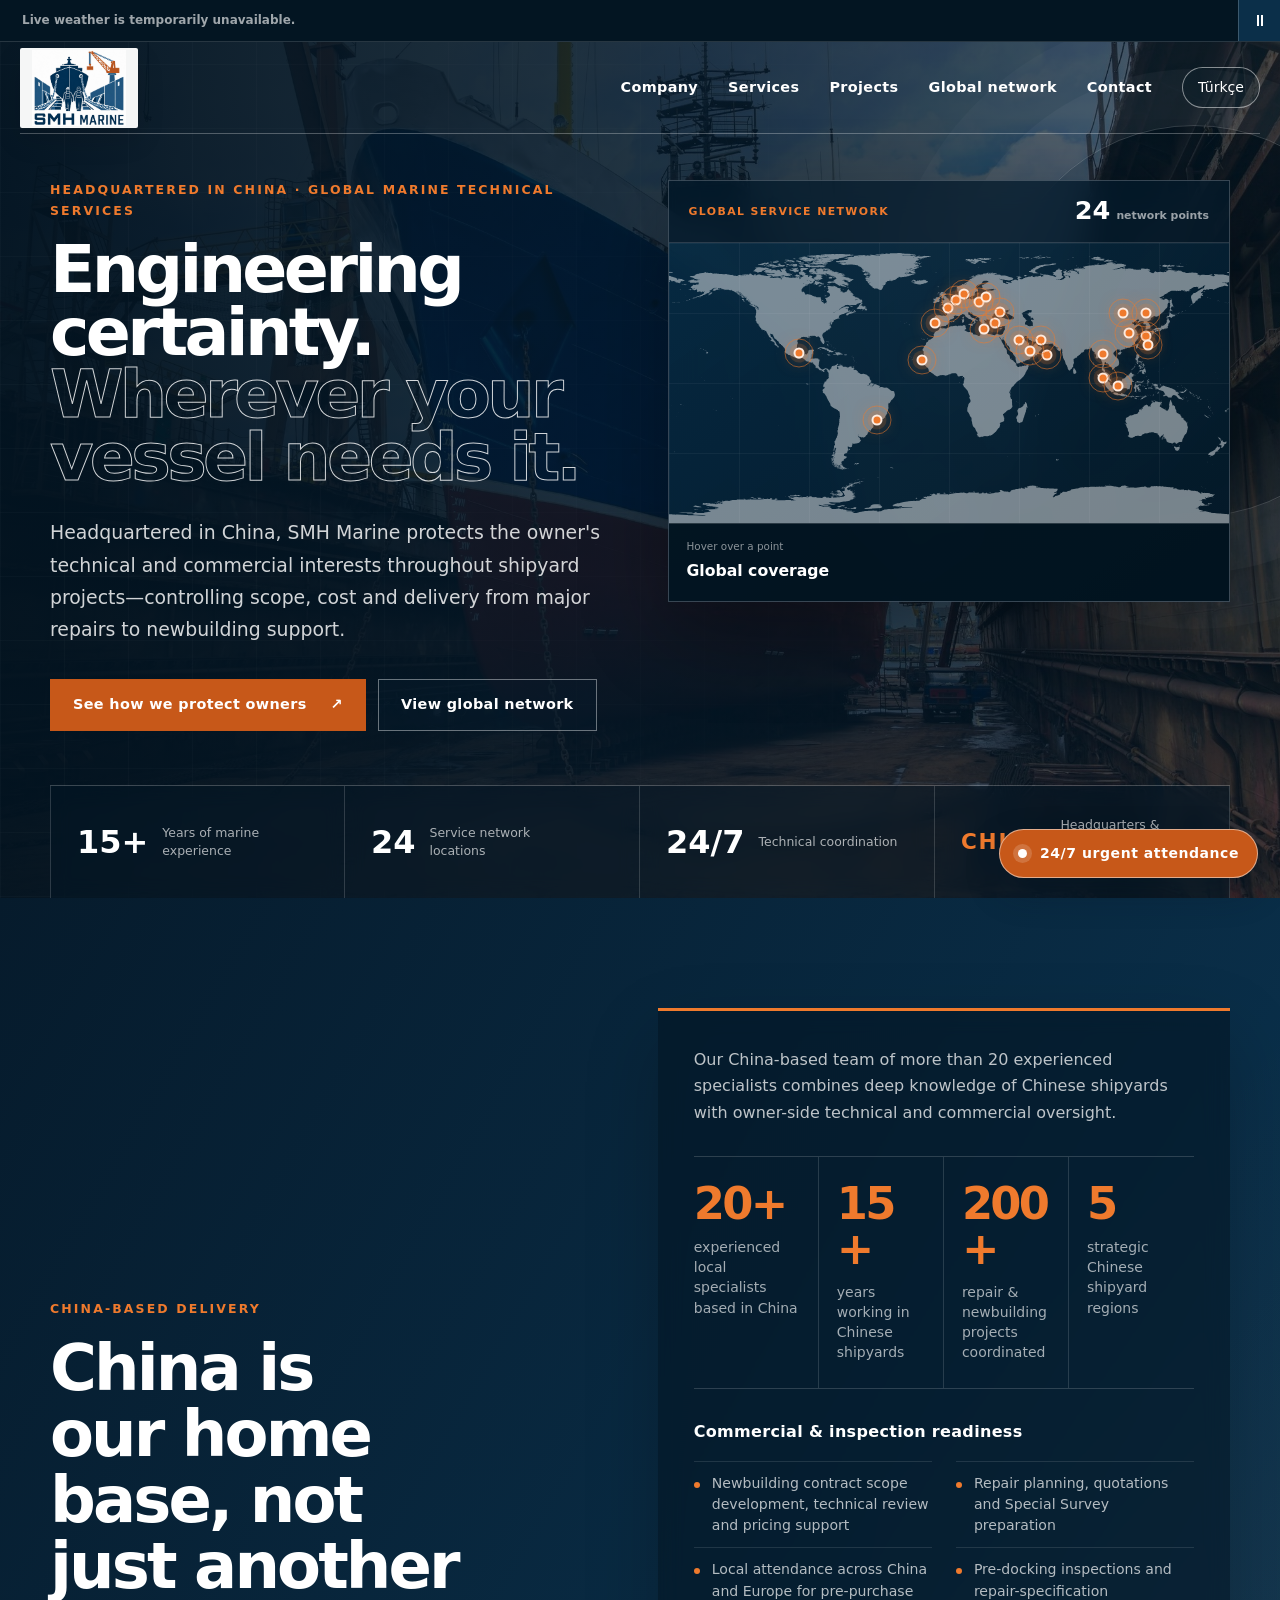
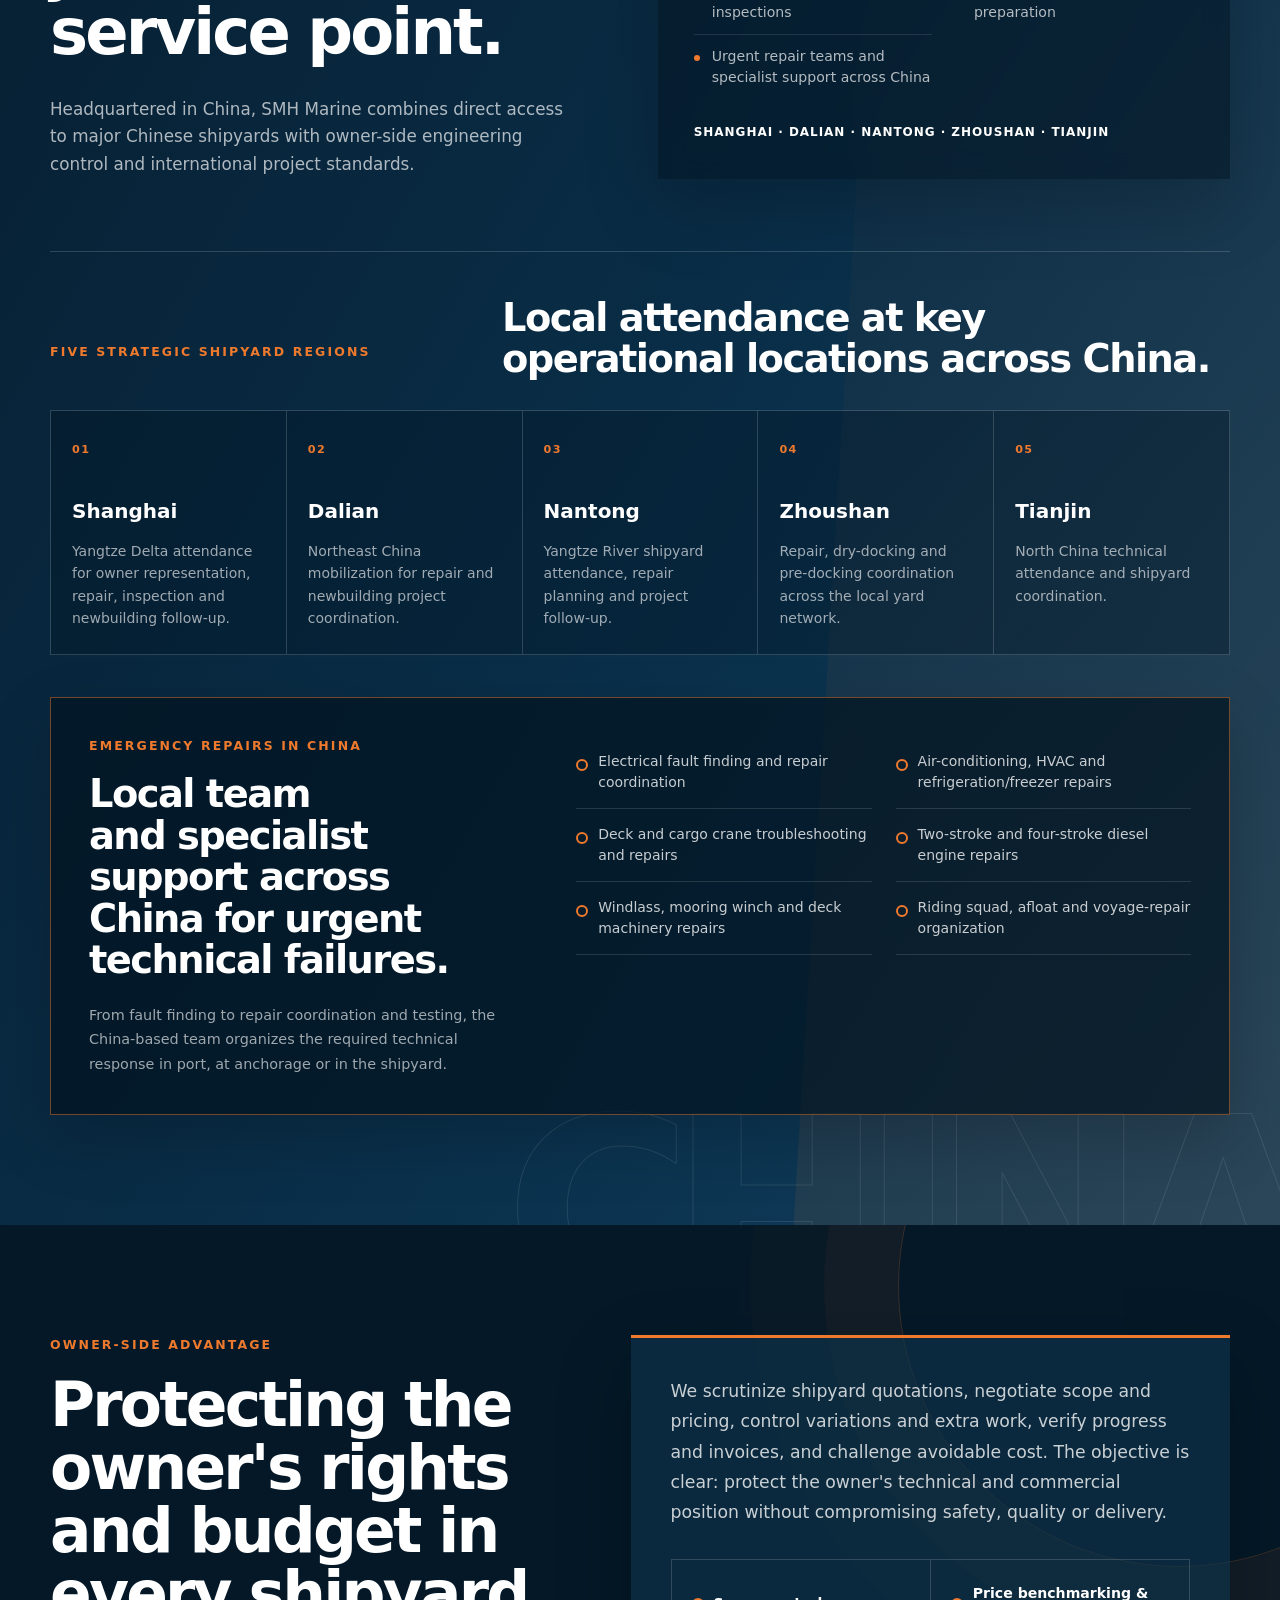
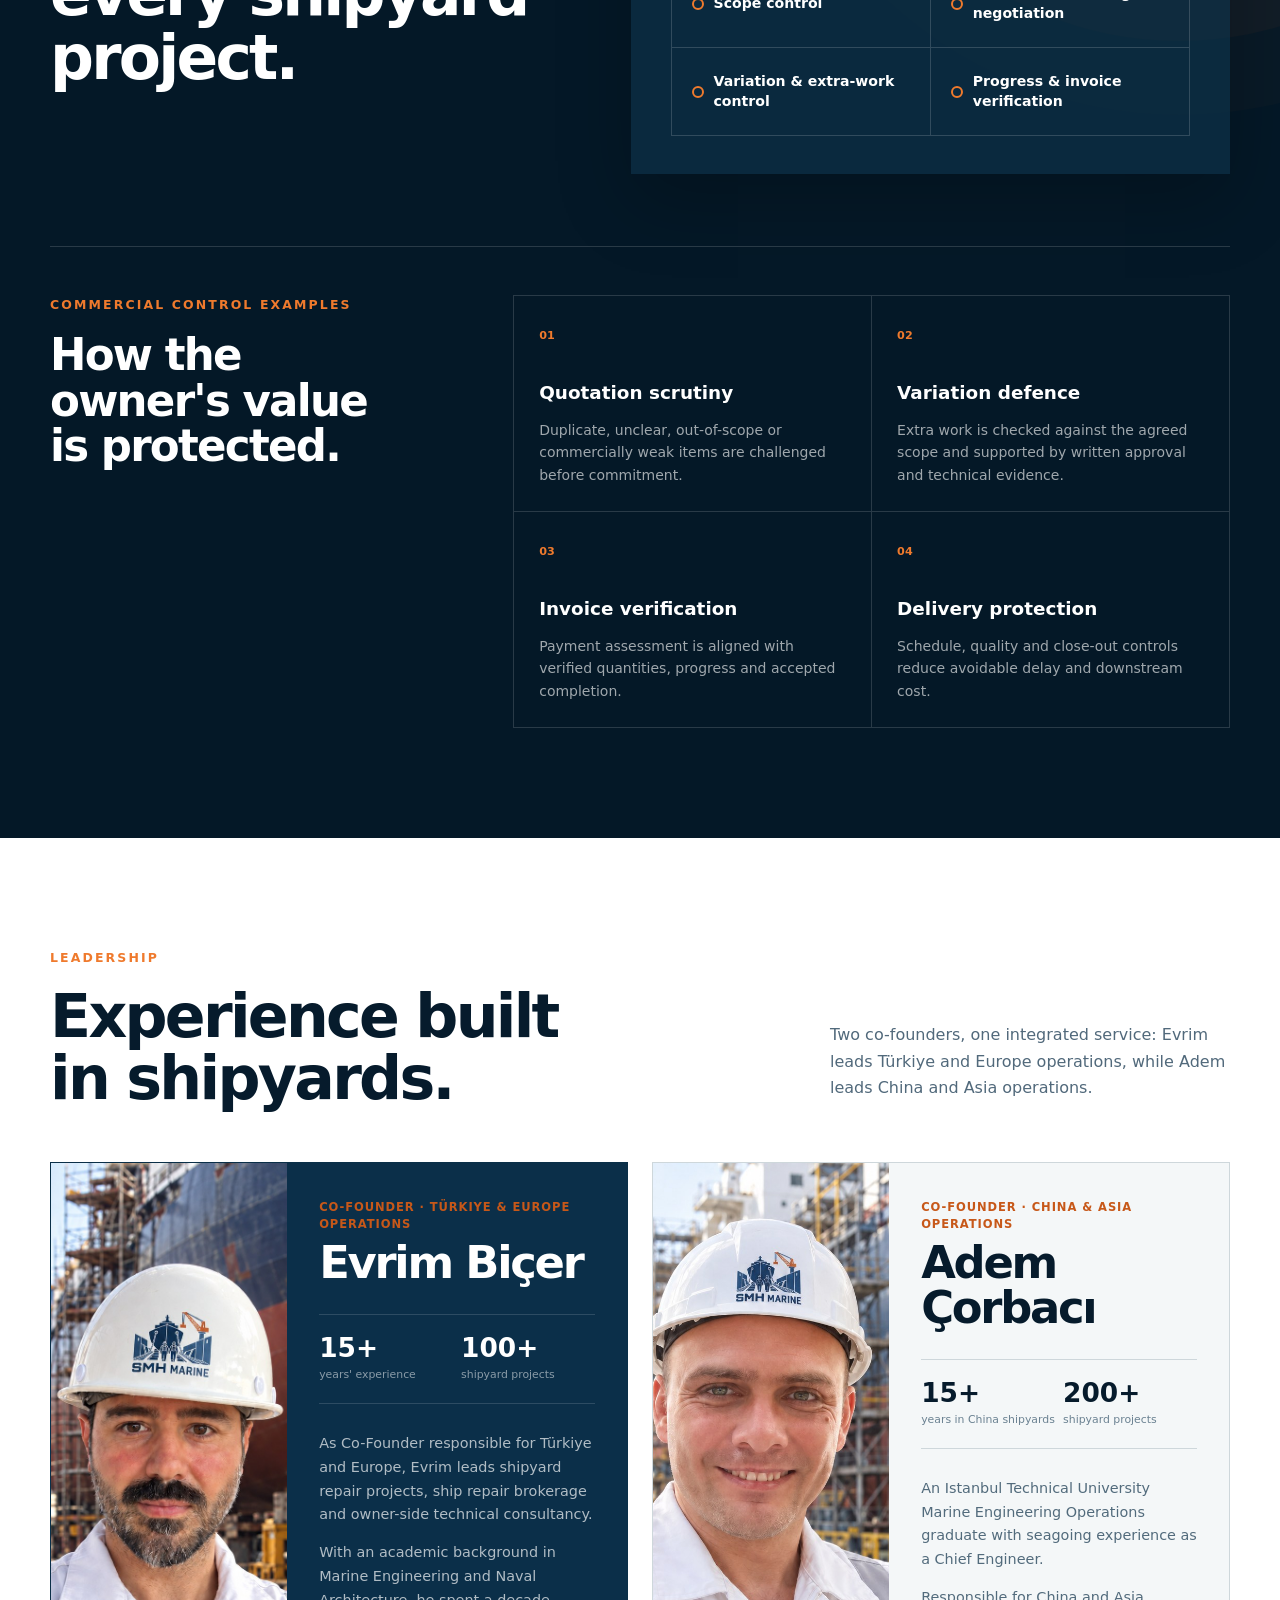
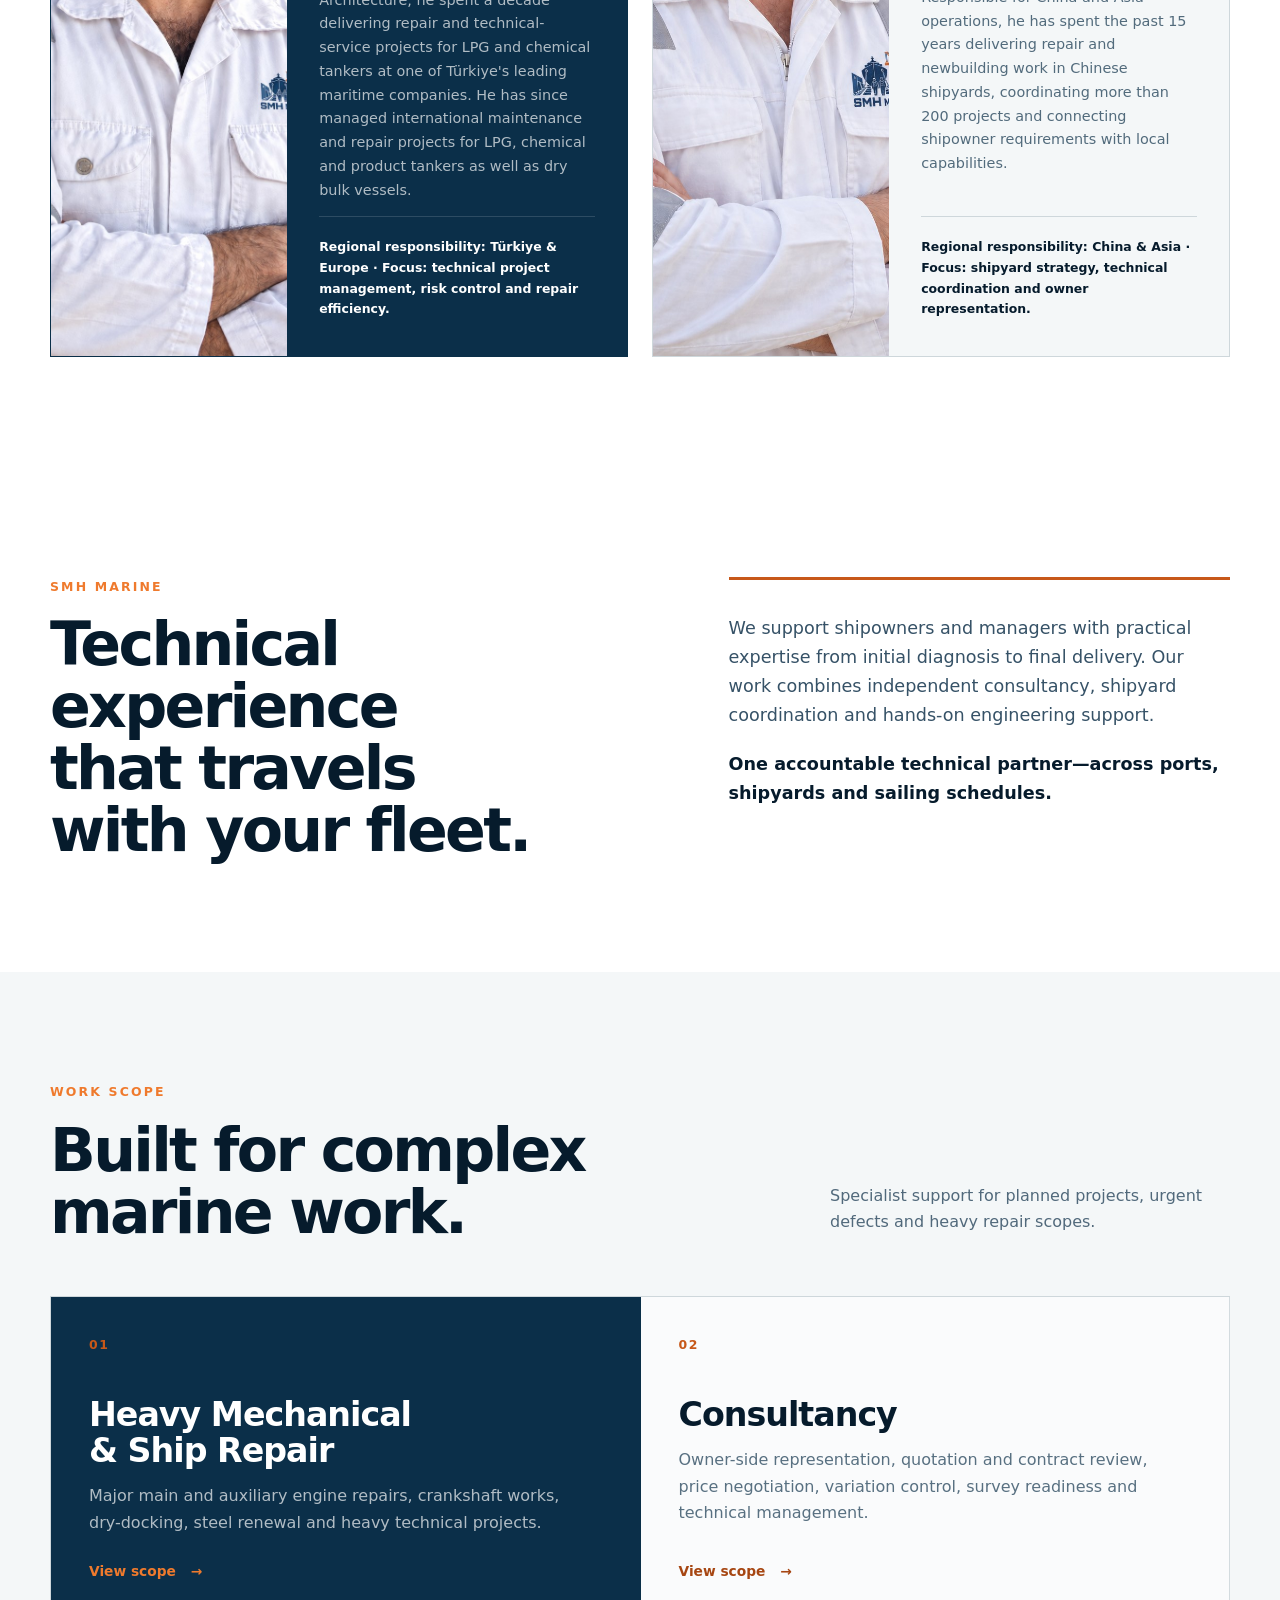
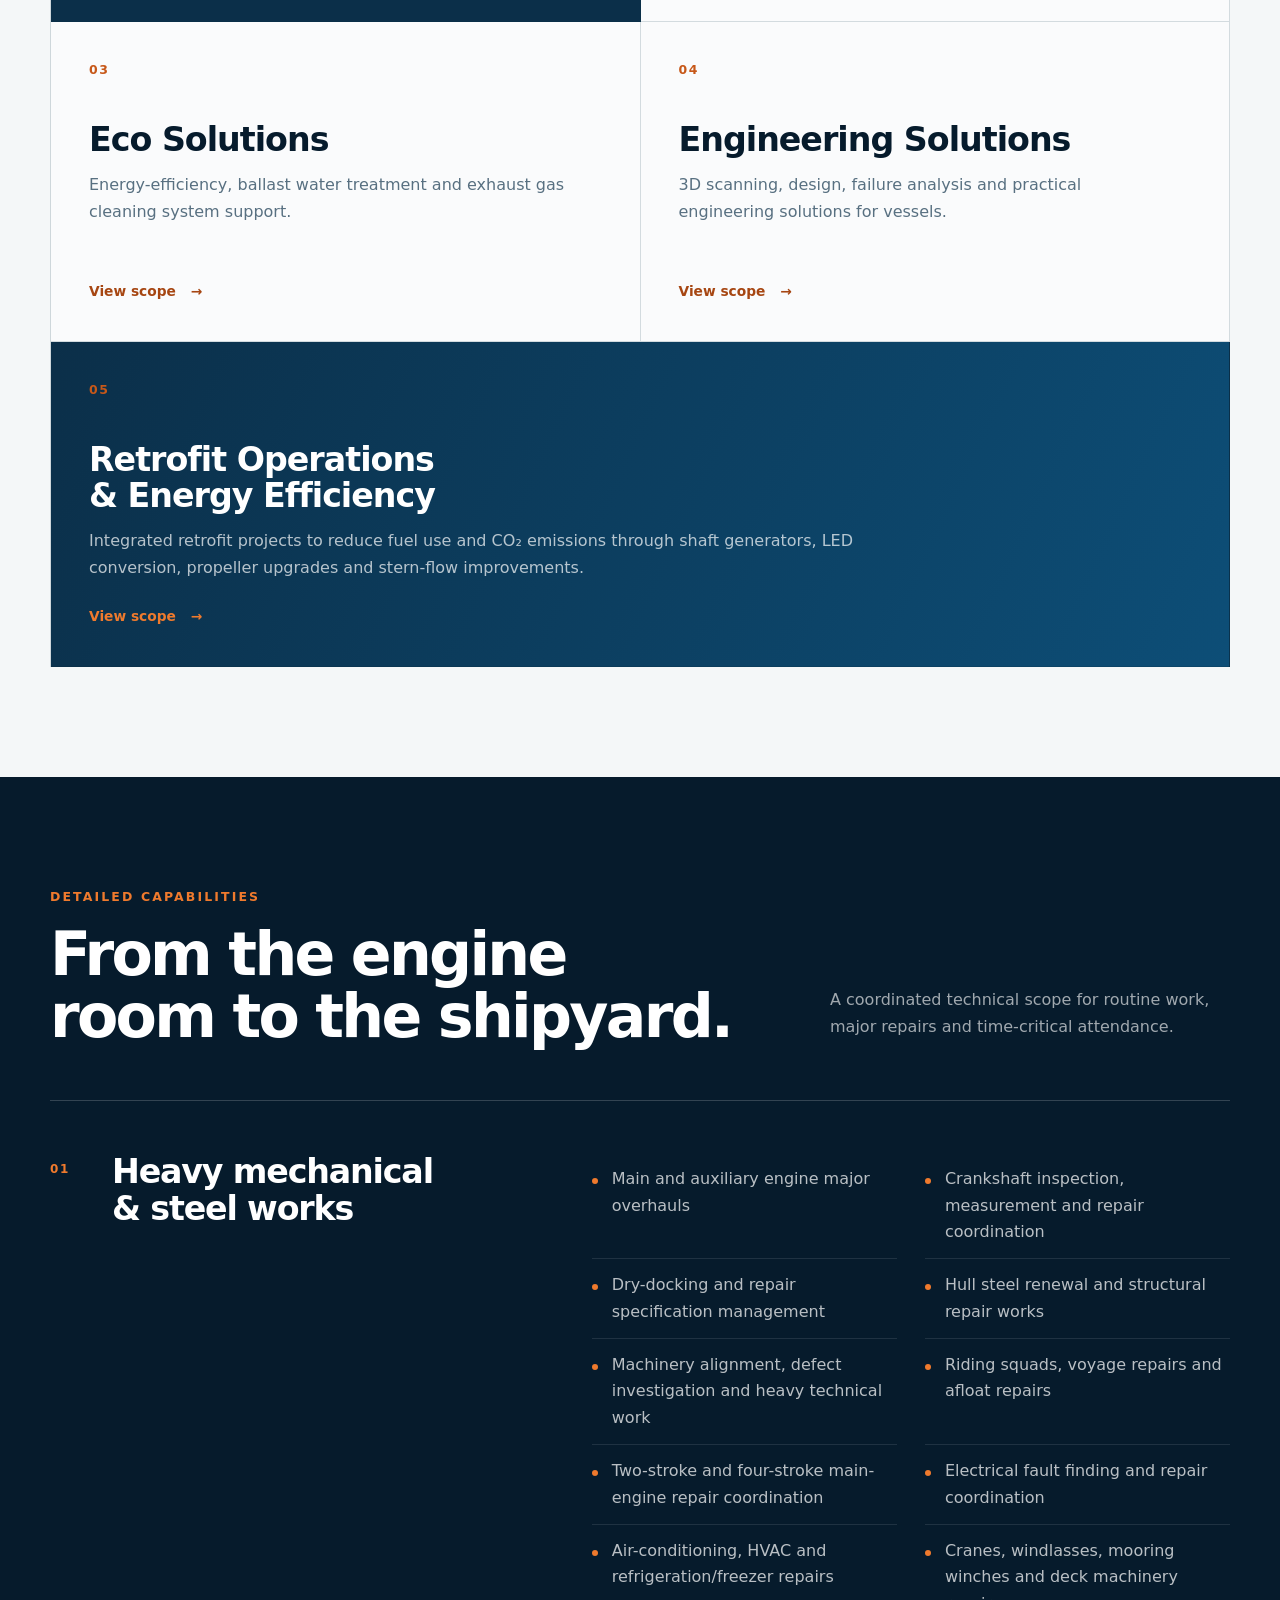
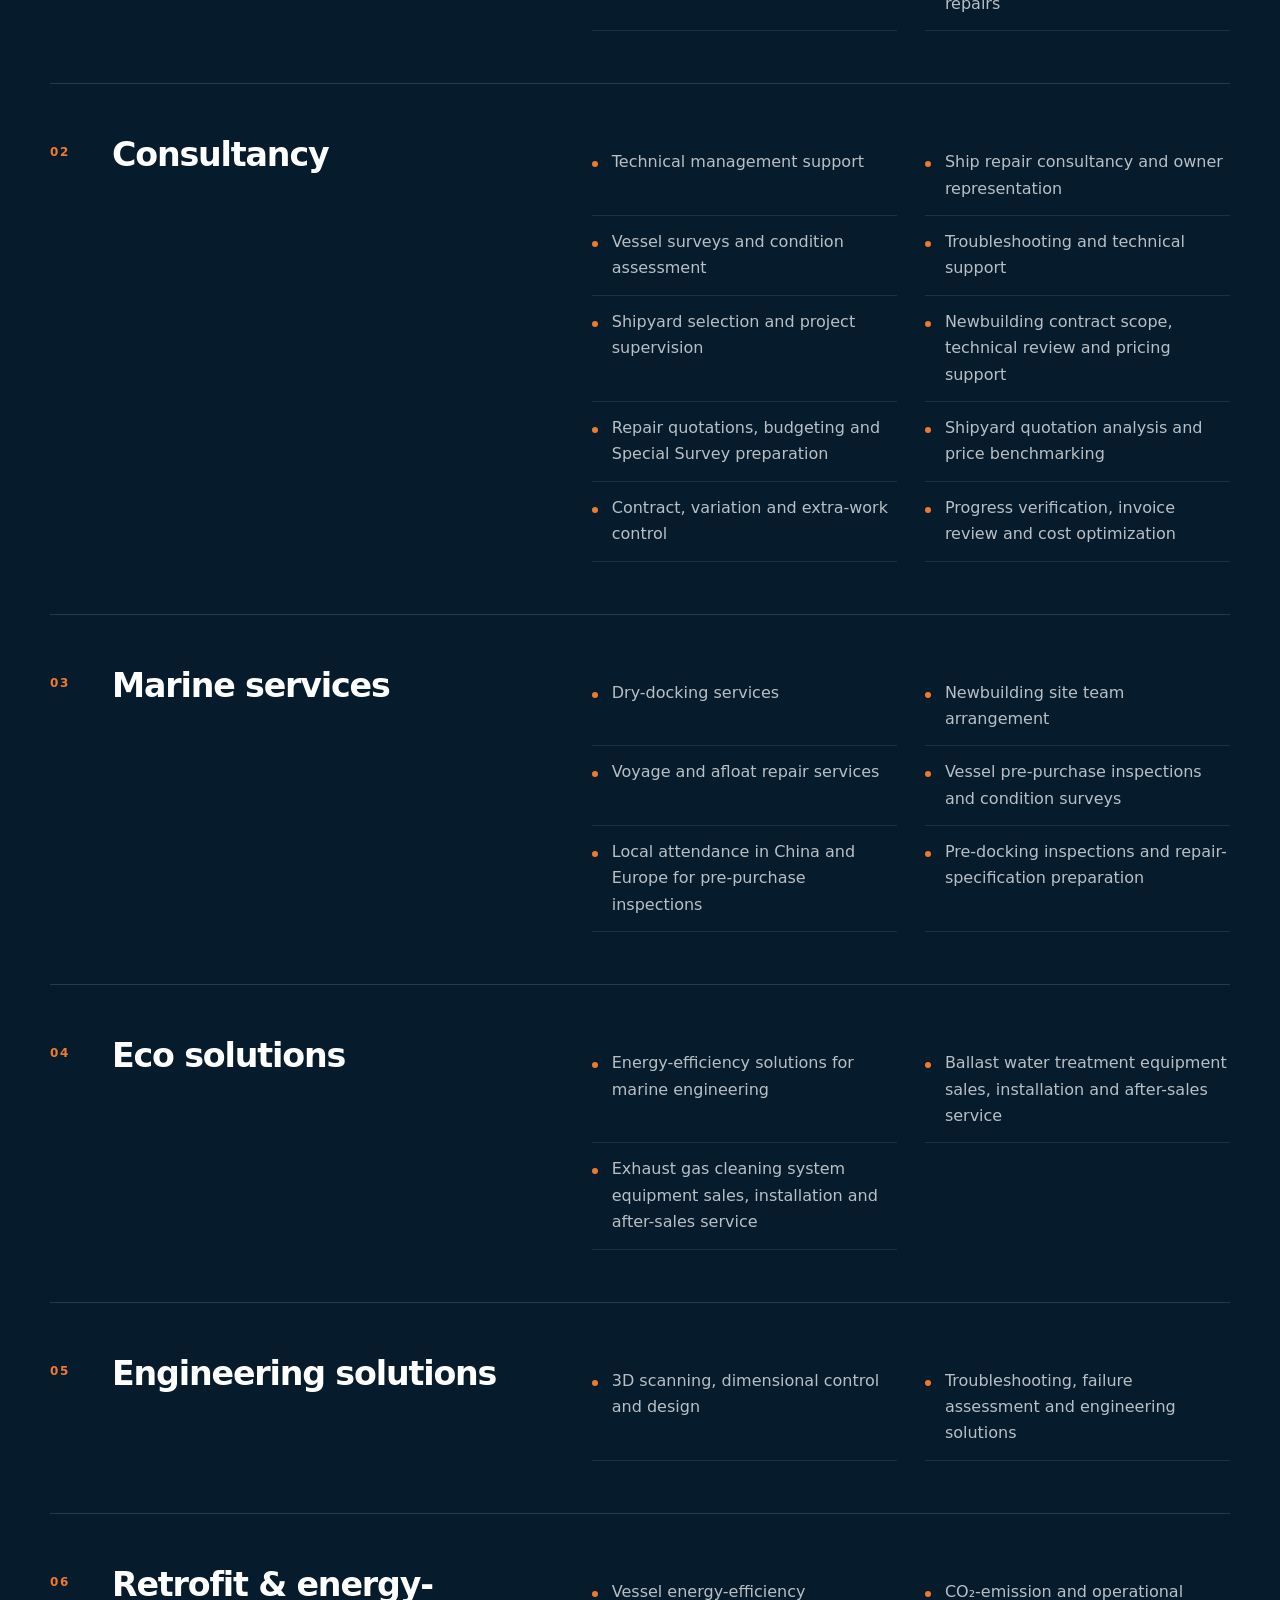
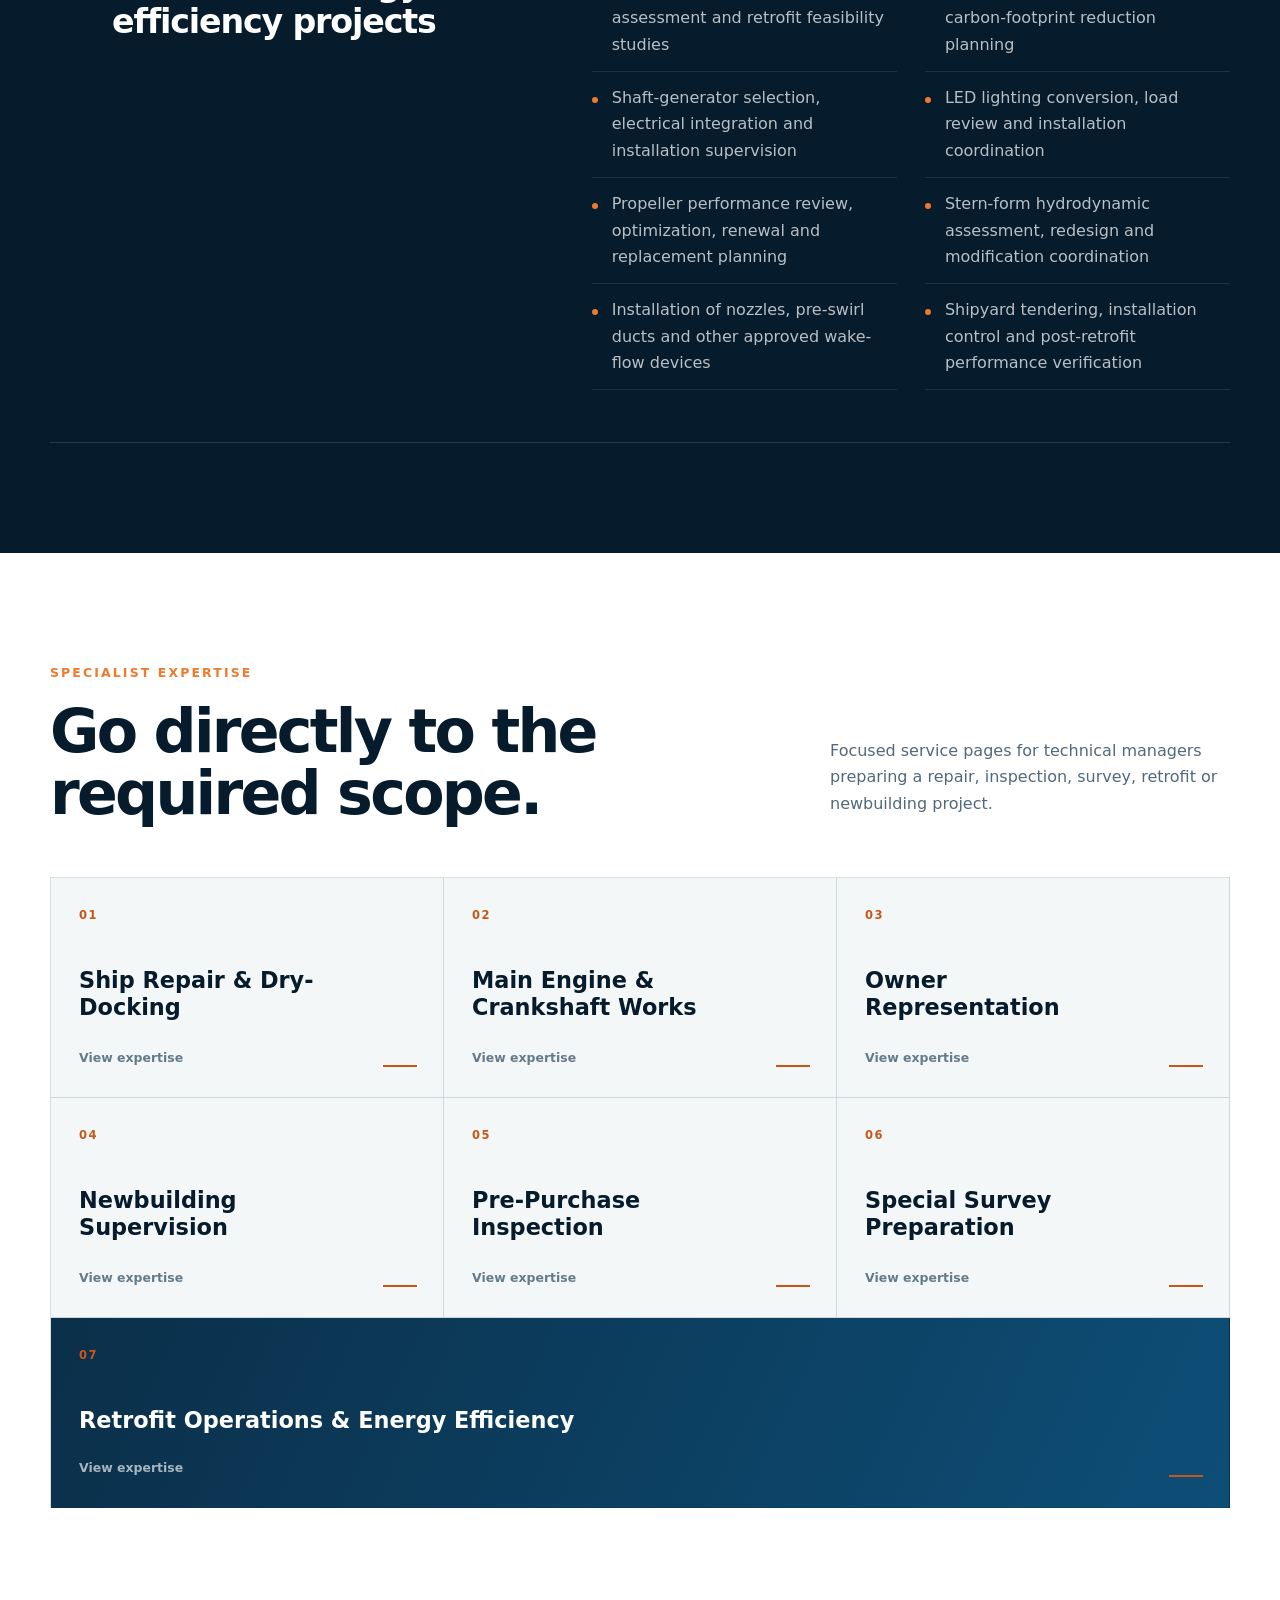
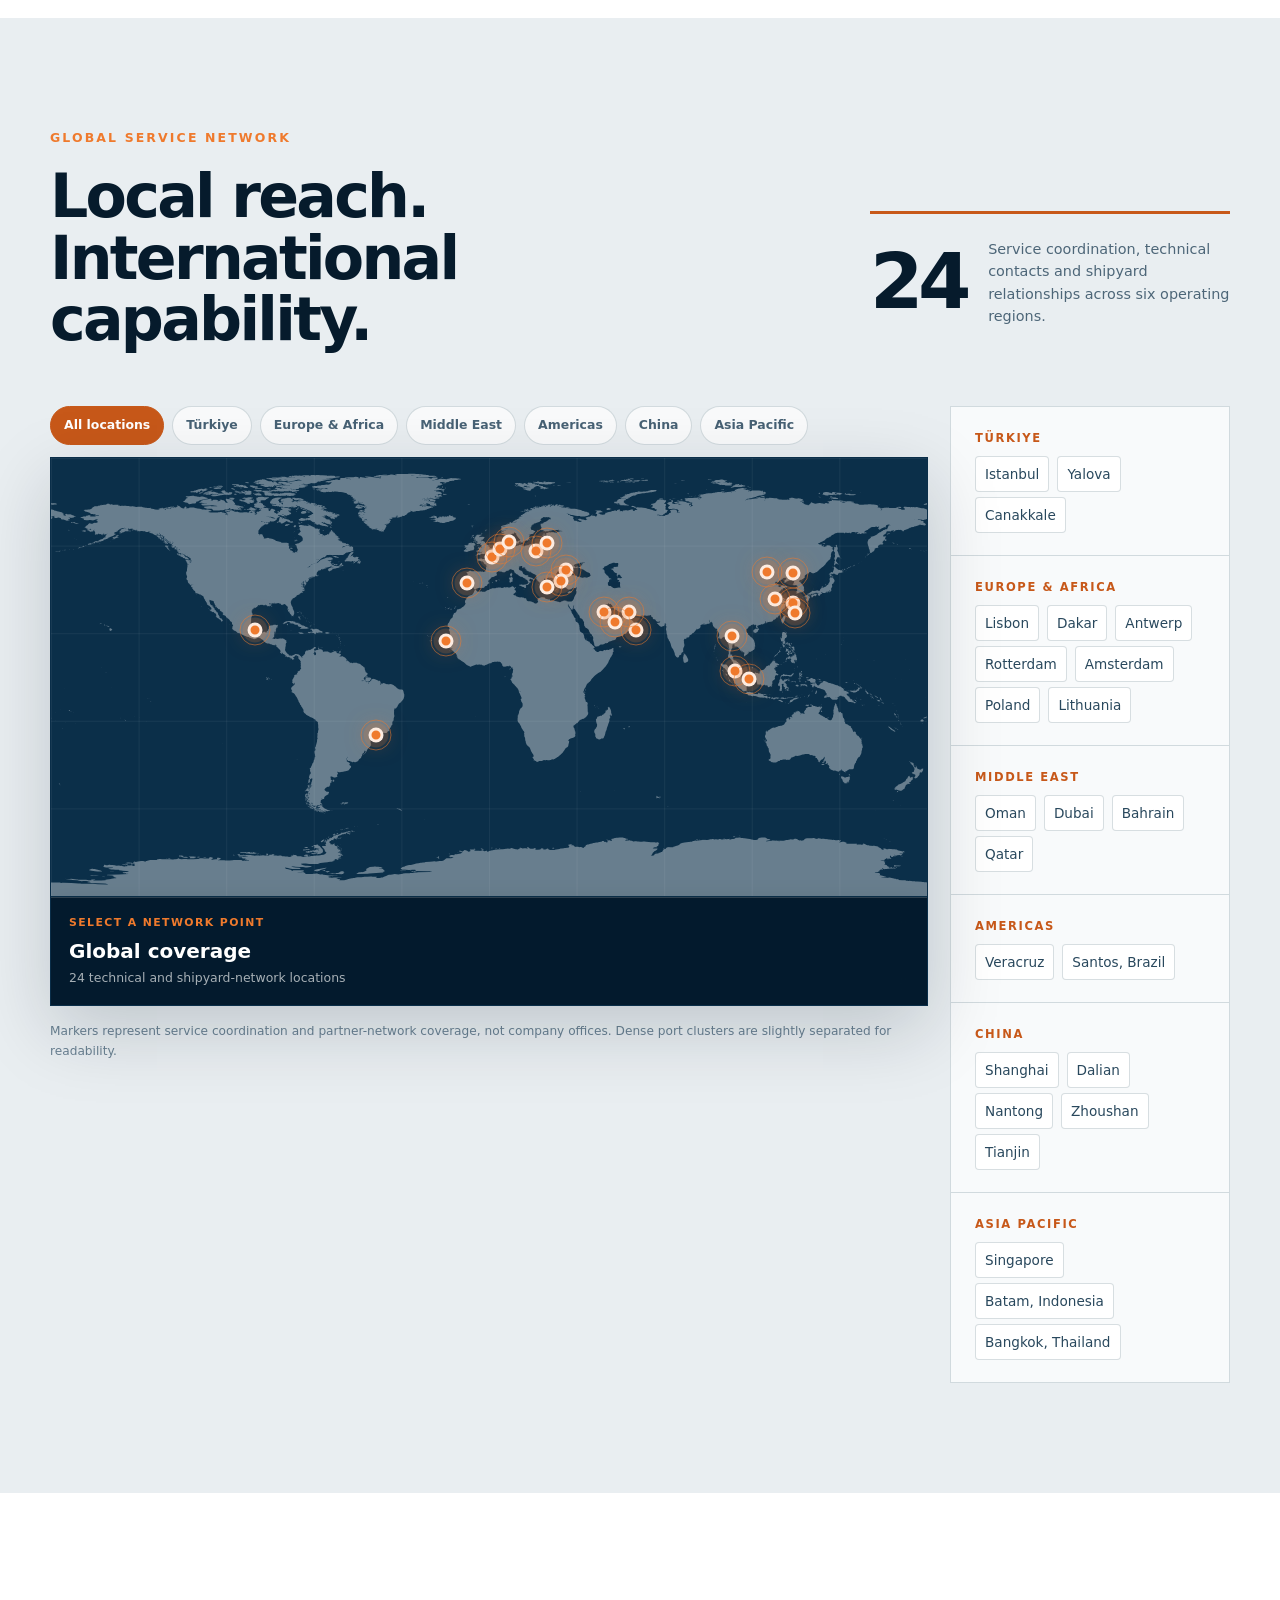
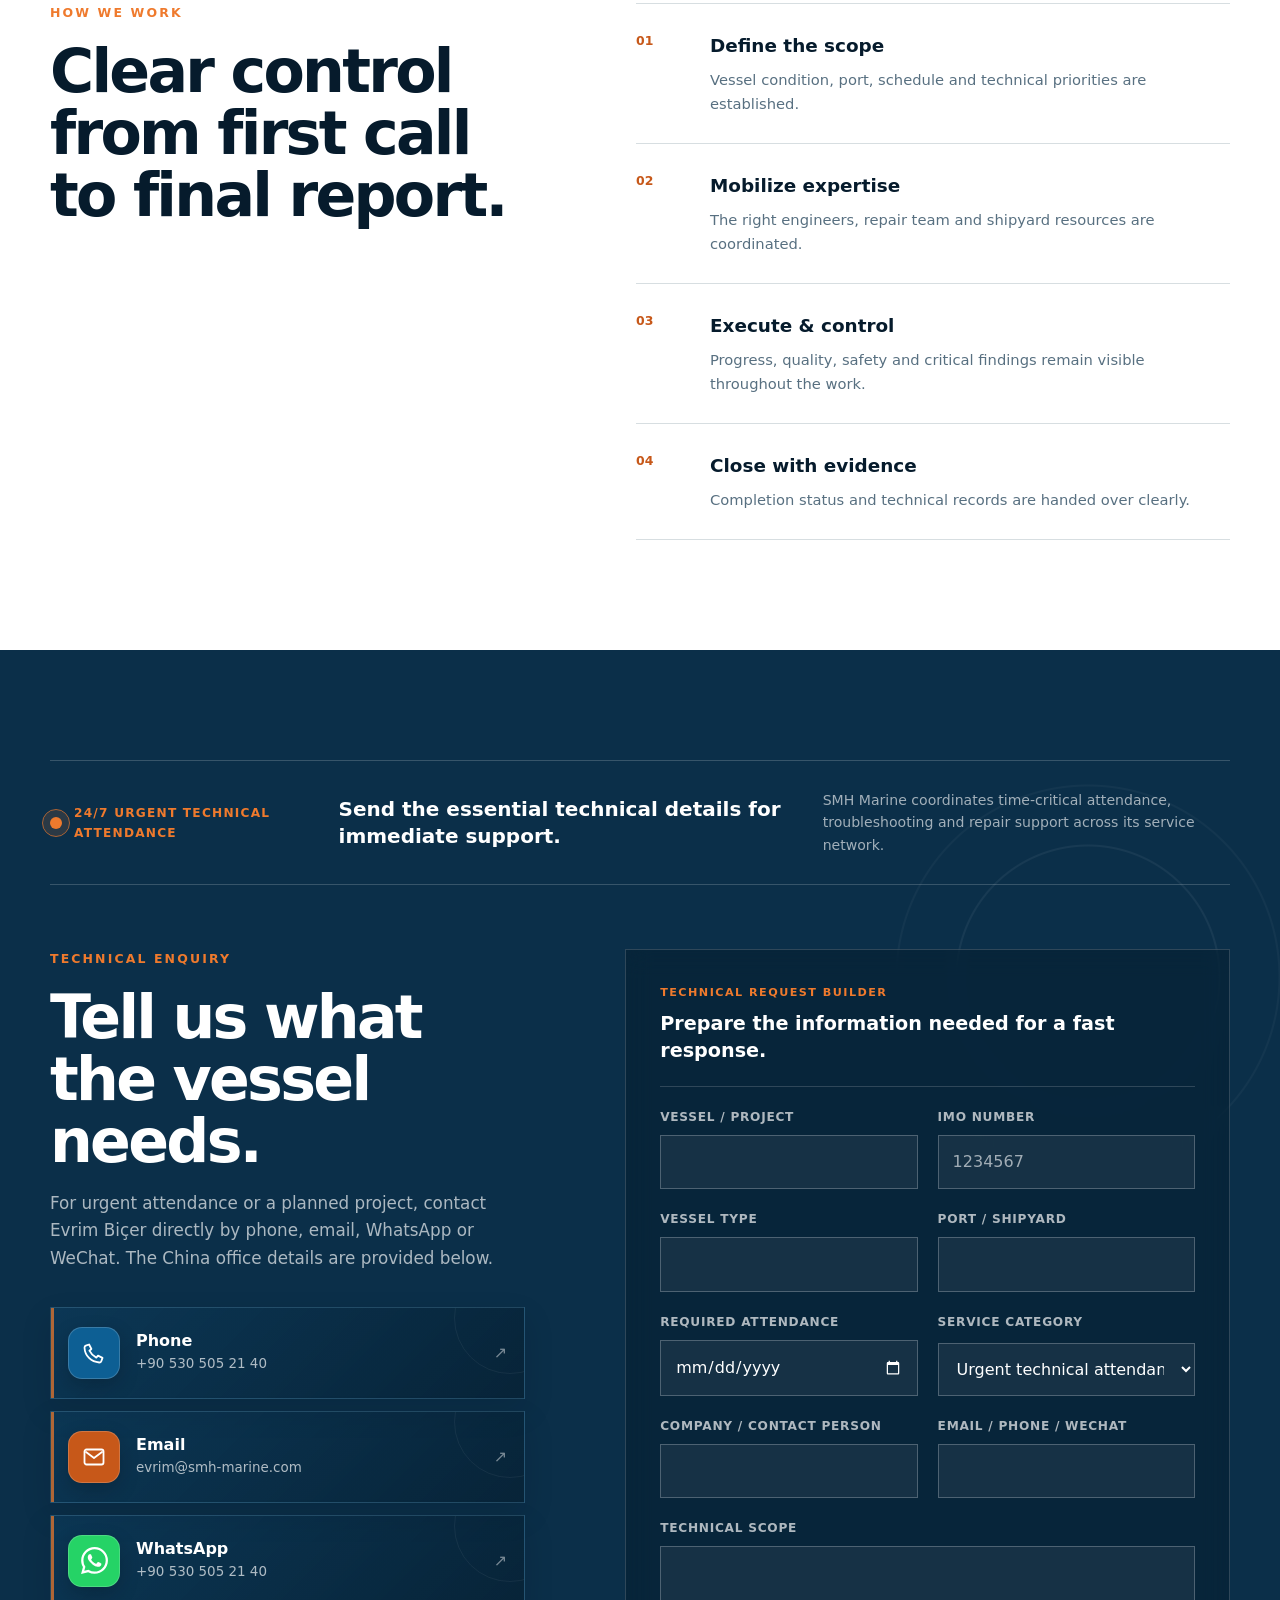
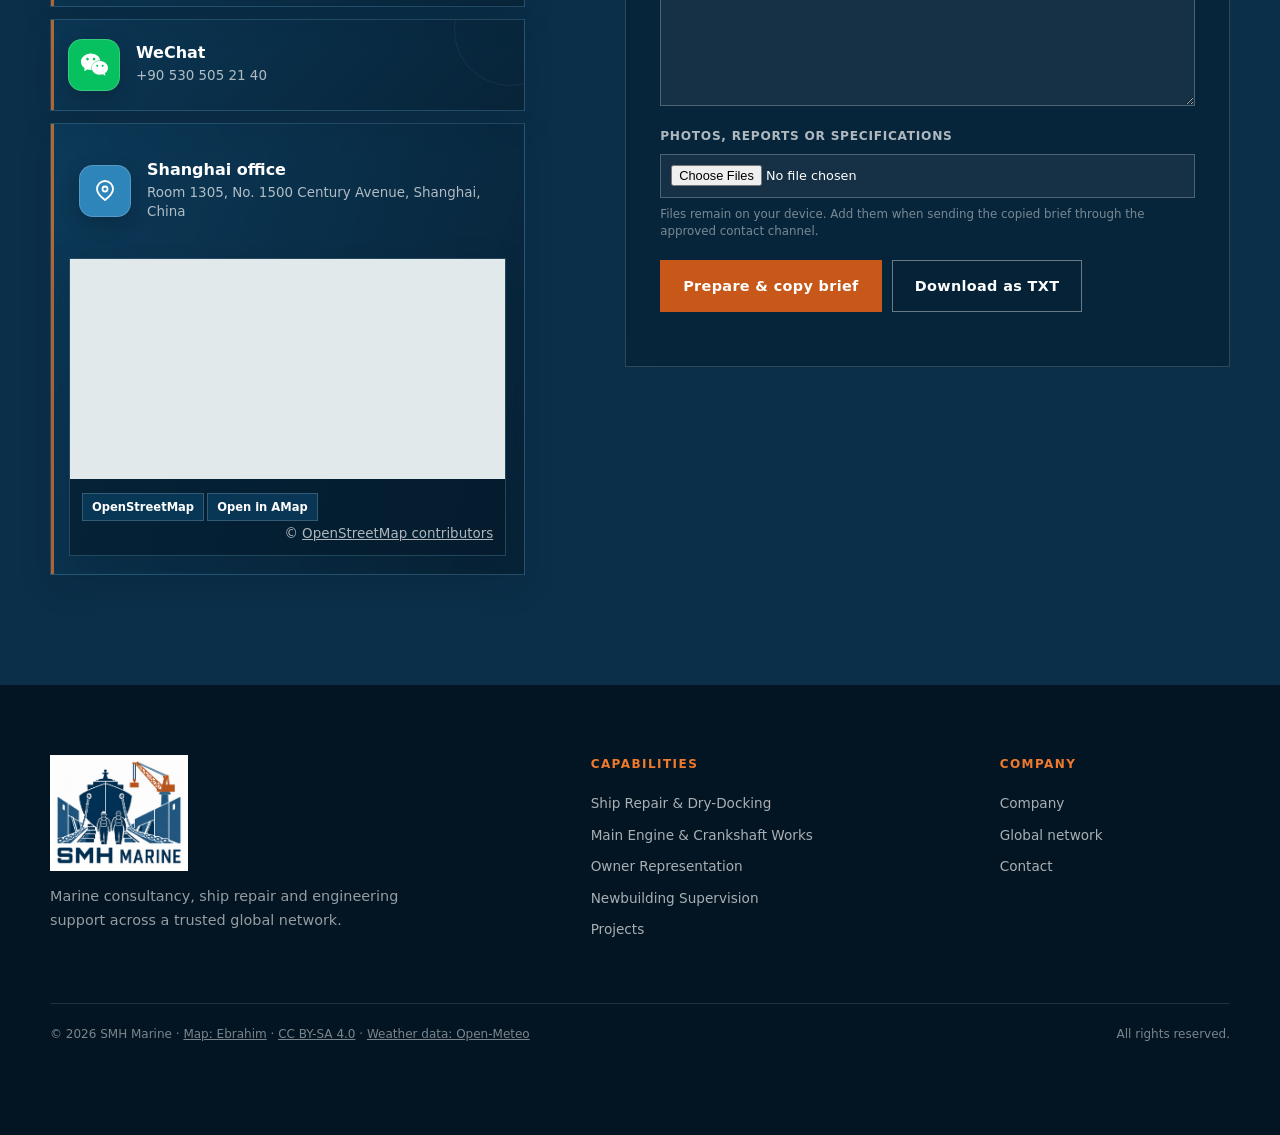
==== commit 7d45379b: "Fix responsive layout, bilingual enquiries, maps and weather handling" ====
--- a/index.html
+++ b/index.html
@@ -6,22 +6,23 @@
     <meta name="description" content="China-headquartered SMH Marine provides ship repair, marine engineering, consultancy and global technical support for shipowners." />
     <meta name="theme-color" content="#061b2c" />
     <title>SMH Marine | China-Based Global Marine Engineering</title>
-    <link rel="stylesheet" href="assets/styles.css" />
-    <script src="assets/app.js" defer></script>
+    <link rel="stylesheet" href="assets/styles.css?v=54" />
+    <script src="assets/app.js?v=54" defer></script>
   </head>
   <body>
-    <a class="skip-link" href="#main">Skip to content</a>
-    <aside class="weather-strip" aria-label="Live weather for SMH Marine service locations">
+    <a class="skip-link" href="#main" data-i18n="skipToContent">Skip to content</a>
+    <aside class="weather-strip" aria-label="Live weather for SMH Marine service locations" data-i18n-aria-label="weatherRegionLabel">
       <div class="weather-strip-window" data-weather-ticker><span class="weather-loading" data-i18n="weatherLoading">Loading live conditions…</span></div>
+      <button class="weather-toggle" type="button" data-weather-toggle aria-pressed="false" aria-label="Pause weather ticker" data-i18n-aria-label="pauseWeather"><span aria-hidden="true">⏸</span></button>
     </aside>
     <header class="site-header" data-header>
-      <a class="brand" href="#top" aria-label="SMH Marine home">
-        <img src="assets/smh-marine-logo-cropped.png" alt="SMH Marine" />
+      <a class="brand" href="#top" aria-label="SMH Marine home" data-i18n-aria-label="homeLabel">
+        <img src="assets/smh-marine-logo-cropped.png" alt="SMH Marine" width="1138" height="922" />
       </a>
       <button class="menu-toggle" type="button" aria-expanded="false" aria-controls="site-nav" data-menu-toggle>
-        <span></span><span></span><span></span><span class="sr-only">Open menu</span>
+        <span></span><span></span><span></span><span class="sr-only" data-i18n="openMenu">Open menu</span>
       </button>
-      <nav class="site-nav" id="site-nav" aria-label="Primary navigation" data-nav>
+      <nav class="site-nav" id="site-nav" aria-label="Primary navigation" data-i18n-aria-label="primaryNavigation" data-nav>
         <a href="#about" data-i18n="navCompany">Company</a>
         <a href="#services" data-i18n="navServices">Services</a>
         <a href="projects.html" data-i18n="navProjects">Projects</a>
@@ -31,7 +32,7 @@
       </nav>
     </header>
 
-    <main id="main">
+    <main id="main" tabindex="-1">
       <section class="hero" id="top" aria-labelledby="hero-title">
         <div class="hero-media" role="img" aria-label="Commercial vessel in dry dock"></div>
         <div class="hero-grid" aria-hidden="true"></div>
@@ -44,7 +45,7 @@
             <a class="button button-ghost" href="#network" data-i18n="heroNetwork">View global network</a>
           </div>
         </div>
-        <aside class="hero-network" aria-label="Global service network">
+        <aside class="hero-network" aria-label="Global service network" data-i18n-aria-label="globalNetworkLabel">
           <div class="hero-network-head">
             <span data-i18n="heroMapLabel">Global service network</span>
             <strong><b>24</b> <span data-i18n="heroMapPoints">network points</span></strong>
@@ -58,7 +59,7 @@
             </div>
           </div>
         </aside>
-        <div class="hero-facts shell" aria-label="Company highlights">
+        <div class="hero-facts shell" aria-label="Company highlights" data-i18n-aria-label="companyHighlightsLabel">
           <div><strong>15+</strong><span data-i18n="factYears">Years of marine experience</span></div>
           <div><strong>24</strong><span data-i18n="factLocations">Service network locations</span></div>
           <div><strong>24/7</strong><span data-i18n="factCoordination">Technical coordination</span></div>
@@ -76,7 +77,7 @@
           </div>
           <div class="china-proof">
             <p data-i18n="chinaCopy">Our China-based team of more than 20 experienced specialists combines deep knowledge of Chinese shipyards with owner-side technical and commercial oversight.</p>
-            <div class="china-metrics" aria-label="China experience highlights">
+            <div class="china-metrics" aria-label="China experience highlights" data-i18n-aria-label="chinaHighlightsLabel">
               <div><strong>20+</strong><span data-i18n="chinaMetricTeam">experienced local specialists based in China</span></div>
               <div><strong>15+</strong><span data-i18n="chinaMetricYears">years working in Chinese shipyards</span></div>
               <div><strong>200+</strong><span data-i18n="chinaMetricProjects">repair & newbuilding projects coordinated</span></div>
@@ -129,7 +130,7 @@
           </div>
           <div class="owner-advantage-body">
             <p data-i18n="ownerCopy">We scrutinize shipyard quotations, negotiate scope and pricing, control variations and extra work, verify progress and invoices, and challenge avoidable cost. The objective is clear: protect the owner's technical and commercial position without compromising safety, quality or delivery.</p>
-            <div class="owner-controls" aria-label="Owner-side commercial controls">
+            <div class="owner-controls" aria-label="Owner-side commercial controls" data-i18n-aria-label="ownerControlsLabel">
               <span data-i18n="ownerControl1">Scope control</span>
               <span data-i18n="ownerControl2">Price benchmarking & negotiation</span>
               <span data-i18n="ownerControl3">Variation & extra-work control</span>
@@ -159,7 +160,7 @@
           </div>
           <div class="leadership-grid">
             <article class="profile-card profile-card-dark">
-              <figure><img src="assets/evrim-bicer-portrait-smh.jpg" alt="Evrim Biçer at a shipyard wearing SMH Marine safety equipment" /></figure>
+              <figure><img src="assets/evrim-bicer-portrait-smh.jpg" width="941" height="1671" loading="lazy" decoding="async" alt="Evrim Biçer at a shipyard wearing SMH Marine safety equipment" /></figure>
               <div class="profile-content">
                 <p class="profile-role" data-i18n="evrimRole">Co-Founder · Türkiye & Europe Operations</p>
                 <h3>Evrim Biçer</h3>
@@ -170,7 +171,7 @@
               </div>
             </article>
             <article class="profile-card">
-              <figure><img src="assets/adem-corbaci-portrait-smh.jpg" alt="Adem Çorbacı at a shipyard wearing SMH Marine safety equipment" /></figure>
+              <figure><img src="assets/adem-corbaci-portrait-smh.jpg" width="1024" height="1536" loading="lazy" decoding="async" alt="Adem Çorbacı at a shipyard wearing SMH Marine safety equipment" /></figure>
               <div class="profile-content">
                 <p class="profile-role" data-i18n="ademRole">Co-Founder · China & Asia Operations</p>
                 <h3>Adem Çorbacı</h3>
@@ -350,8 +351,8 @@
           </div>
           <div class="network-layout">
             <div class="map-panel">
-              <div class="map-toolbar" role="group" aria-label="Map regions" data-map-filters></div>
-              <div class="map-stage" data-map aria-label="SMH Marine global service network map">
+              <div class="map-toolbar" role="group" aria-label="Map regions" data-i18n-aria-label="mapRegionsLabel" data-map-filters></div>
+              <div class="map-stage" data-map aria-label="SMH Marine global service network map" data-i18n-aria-label="networkMapLabel">
                 <img src="assets/world-map-v2.svg" alt="" aria-hidden="true" />
                 <div class="map-markers" data-map-markers></div>
                 <div class="map-detail" data-map-detail aria-live="polite">
@@ -394,7 +395,7 @@
             <p class="section-kicker" data-i18n="contactKicker">Technical enquiry</p>
             <h2 data-i18n="contactTitle">Tell us what the vessel needs.</h2>
             <p class="contact-copy" data-i18n="contactCopy">For urgent attendance or a planned project, contact Evrim Biçer directly by phone, email, WhatsApp or WeChat. The China office details are provided below.</p>
-            <address class="contact-channels" aria-label="SMH Marine direct contact channels">
+            <address class="contact-channels" aria-label="SMH Marine direct contact channels" data-i18n-aria-label="contactChannelsLabel">
               <a class="contact-channel" href="tel:+905305052140"><span class="channel-mark channel-mark-phone" aria-hidden="true"><svg viewBox="0 0 24 24" fill="none" stroke="currentColor"><path d="M7.1 3.5 9.4 8l-2 1.7a15.2 15.2 0 0 0 6.9 6.9l1.7-2 4.5 2.3-1.2 3.3c-.3.8-1.1 1.3-2 1.3C9.1 21 3 14.9 2.5 6.7c0-.9.5-1.7 1.3-2l3.3-1.2Z" /></svg></span><div><strong data-i18n="channelPhone">Phone</strong><small>+90 530 505 21 40</small></div></a>
               <a class="contact-channel" href="mailto:evrim@smh-marine.com"><span class="channel-mark channel-mark-email" aria-hidden="true"><svg viewBox="0 0 24 24" fill="none" stroke="currentColor"><rect x="2.5" y="4.5" width="19" height="15" rx="2" /><path d="m4 7 8 6 8-6" /></svg></span><div><strong data-i18n="channelEmail">Email</strong><small>evrim@smh-marine.com</small></div></a>
               <a class="contact-channel" href="https://wa.me/905305052140" target="_blank" rel="noopener"><span class="channel-mark channel-mark-whatsapp" aria-hidden="true"><svg viewBox="0 0 24 24" fill="currentColor"><path d="M17.472 14.382c-.297-.149-1.758-.867-2.03-.967-.273-.099-.471-.148-.67.15-.197.297-.767.966-.94 1.164-.173.199-.347.223-.644.075-.297-.15-1.255-.463-2.39-1.475-.883-.788-1.48-1.761-1.653-2.059-.173-.297-.018-.458.13-.606.134-.133.298-.347.446-.52.149-.174.198-.298.298-.497.099-.198.05-.371-.025-.52-.075-.149-.669-1.612-.916-2.207-.242-.579-.487-.5-.669-.51-.173-.008-.371-.01-.57-.01-.198 0-.52.074-.792.372-.272.297-1.04 1.016-1.04 2.479 0 1.462 1.065 2.875 1.213 3.074.149.198 2.096 3.2 5.077 4.487.709.306 1.262.489 1.694.625.712.227 1.36.195 1.871.118.571-.085 1.758-.719 2.006-1.413.248-.694.248-1.289.173-1.413-.074-.124-.272-.198-.57-.347m-5.421 7.403h-.004a9.87 9.87 0 0 1-5.031-1.378l-.361-.214-3.741.982.998-3.648-.235-.374a9.86 9.86 0 0 1-1.51-5.26c.001-5.45 4.436-9.884 9.888-9.884 2.64 0 5.122 1.03 6.988 2.898a9.825 9.825 0 0 1 2.893 6.994c-.003 5.45-4.437 9.884-9.885 9.884m8.413-18.297A11.815 11.815 0 0 0 12.05 0C5.495 0 .16 5.335.157 11.892c0 2.096.547 4.142 1.588 5.945L.057 24l6.305-1.654a11.882 11.882 0 0 0 5.683 1.448h.005c6.554 0 11.89-5.335 11.893-11.893a11.821 11.821 0 0 0-3.48-8.413Z" /></svg></span><div><strong>WhatsApp</strong><small>+90 530 505 21 40</small></div></a>
@@ -408,16 +409,16 @@
               </div>
             </address>
           </div>
-          <form class="enquiry-builder" data-enquiry-form>
+          <form class="enquiry-builder" id="enquiry" data-enquiry-form>
             <div class="form-heading"><p data-i18n="formKicker">Technical request builder</p><strong data-i18n="formTitle">Prepare the information needed for a fast response.</strong></div>
-            <label><span data-i18n="fieldVessel">Vessel / project</span><input type="text" name="vessel" autocomplete="organization" required /></label>
+            <label><span data-i18n="fieldVessel">Vessel / project</span><input type="text" name="vessel" autocomplete="off" required /></label>
             <label><span data-i18n="fieldImo">IMO number</span><input type="text" name="imo" inputmode="numeric" pattern="[0-9]{7}" maxlength="7" placeholder="1234567" /></label>
             <label><span data-i18n="fieldVesselType">Vessel type</span><input type="text" name="vesselType" /></label>
             <label><span data-i18n="fieldLocation">Port / shipyard</span><input type="text" name="location" required /></label>
             <label><span data-i18n="fieldDate">Required attendance</span><input type="date" name="date" /></label>
             <label><span data-i18n="fieldService">Service category</span><select name="service"><option value="urgent" data-i18n="serviceOptionUrgent">Urgent technical attendance</option><option value="china-urgent" data-i18n="serviceOptionChinaUrgent">Emergency repair in China</option><option value="repair" data-i18n="serviceOptionRepair">Ship repair & dry-docking</option><option value="engine" data-i18n="serviceOptionEngine">Engine & crankshaft works</option><option value="retrofit" data-i18n="serviceOptionRetrofit">Retrofit & energy efficiency</option><option value="representation" data-i18n="serviceOptionOwner">Owner representation</option><option value="newbuilding" data-i18n="serviceOptionNewbuilding">Newbuilding supervision</option><option value="inspection" data-i18n="serviceOptionInspection">Inspection / survey</option></select></label>
             <label><span data-i18n="fieldContact">Company / contact person</span><input type="text" name="contact" autocomplete="name" /></label>
-            <label><span data-i18n="fieldContactRoute">Email / phone / WeChat</span><input type="text" name="contactRoute" autocomplete="email" /></label>
+            <label><span data-i18n="fieldContactRoute">Email / phone / WeChat</span><input type="text" name="contactRoute" autocomplete="off" /></label>
             <label class="scope-field"><span data-i18n="fieldScope">Technical scope</span><textarea name="scope" rows="5" required></textarea></label>
             <label class="attachment-field"><span data-i18n="fieldAttachments">Photos, reports or specifications</span><input type="file" name="attachments" multiple accept="image/*,.pdf,.doc,.docx,.xls,.xlsx" /><small data-i18n="attachmentsNote">Files remain on your device. Add them when sending the copied brief through the approved contact channel.</small></label>
             <div class="form-actions"><button class="button button-primary" type="submit" data-i18n="copyBrief">Prepare & copy brief</button><button class="button button-ghost" type="button" data-download-brief data-i18n="downloadBrief">Download as TXT</button></div>
@@ -430,7 +431,7 @@
     <footer class="site-footer">
       <div class="shell footer-grid">
         <div class="footer-brand">
-          <img src="assets/smh-marine-logo-cropped.png" alt="SMH Marine" />
+          <img src="assets/smh-marine-logo-cropped.png" alt="SMH Marine" width="1138" height="922" />
           <p data-i18n="footerStatement">Marine consultancy, ship repair and engineering support across a trusted global network.</p>
         </div>
         <div>
--- a/assets/styles.css
+++ b/assets/styles.css
@@ -26,6 +26,9 @@
 img { display: block; max-width: 100%; }
 a { color: inherit; }
 button, a { -webkit-tap-highlight-color: transparent; }
+button, input, select, textarea { font-family: inherit; }
+[id] { scroll-margin-top: 104px; }
+:focus-visible { outline: 3px solid var(--orange-bright); outline-offset: 4px; }
 h1, h2, h3, h4, p, li, label, strong, small { min-width: 0; word-break: normal; overflow-wrap: break-word; -webkit-hyphens: none; hyphens: none; }
 h1, h2, h3, h4 { text-wrap: balance; }
 .shell { width: var(--shell); margin-inline: auto; }
@@ -38,6 +41,11 @@
 .weather-loading, .weather-error { display: block; padding: 0 22px; color: rgba(255,255,255,.62); font-size: .75rem; font-weight: 650; white-space: nowrap; }
 .weather-track { display: flex; width: max-content; animation: weather-scroll var(--weather-duration, 120s) linear infinite; will-change: transform; }
 .weather-strip:hover .weather-track, .weather-strip:focus-within .weather-track { animation-play-state: paused; }
+.weather-strip:has(.weather-toggle) { grid-template-columns: minmax(0, 1fr) 42px; }
+.weather-toggle { display: grid; width: 42px; height: 100%; place-items: center; padding: 0; border: 0; border-left: 1px solid rgba(255,255,255,.2); color: white; background: #0b2f49; font-size: 1rem; cursor: pointer; }
+.weather-toggle:hover, .weather-toggle[aria-pressed="true"] { background: #18547a; }
+.weather-toggle:focus-visible { outline-offset: -4px; }
+.weather-strip.is-paused .weather-track { animation-play-state: paused; }
 .weather-group { display: flex; align-items: center; flex: none; gap: 28px; padding: 0 28px 0 18px; }
 .weather-item { display: flex; min-height: 41px; align-items: center; gap: 8px; white-space: nowrap; }
 .weather-icon { width: 25px; font-size: 1.05rem; line-height: 1; text-align: center; }
@@ -89,7 +97,7 @@
 .button:hover { transform: translateY(-2px); }
 .button-primary { background: var(--orange); color: white; }
 .button-primary:hover { background: var(--orange-bright); }
-.button-ghost { border-color: rgba(255,255,255,.4); background: rgba(4,30,49,.26); }
+.button-ghost { border-color: rgba(255,255,255,.4); color: inherit; background: rgba(4,30,49,.26); }
 .button-ghost:hover { border-color: white; background: rgba(255,255,255,.08); }
 .hero-facts { position: absolute; z-index: 3; right: 0; bottom: 0; left: 0; display: grid; grid-template-columns: repeat(4, 1fr); border-top: 1px solid rgba(255,255,255,.22); }
 .hero-facts div { display: grid; min-height: 112px; grid-template-columns: auto 1fr; align-items: center; gap: 14px; padding: 20px 26px; border-right: 1px solid rgba(255,255,255,.16); background: rgba(2,22,37,.52); backdrop-filter: blur(10px); }
@@ -197,7 +205,7 @@
 .section-heading { display: flex; align-items: end; justify-content: space-between; gap: 60px; margin-bottom: 52px; }
 .section-heading > p { max-width: 400px; margin: 0 0 8px; color: #51697b; }
 .service-grid { display: grid; grid-template-columns: repeat(2, minmax(0, 1fr)); border-top: 1px solid var(--line); border-left: 1px solid var(--line); }
-.service-card { position: relative; min-height: 320px; padding: 38px; border-right: 1px solid var(--line); border-bottom: 1px solid var(--line); background: rgba(255,255,255,.58); transition: transform .25s ease, box-shadow .25s ease, background .25s ease; }
+.service-card { position: relative; display: flex; flex-direction: column; min-height: 320px; padding: 38px; border-right: 1px solid var(--line); border-bottom: 1px solid var(--line); background: rgba(255,255,255,.58); transition: transform .25s ease, box-shadow .25s ease, background .25s ease; }
 .service-card:hover { z-index: 2; transform: translateY(-5px); background: white; box-shadow: var(--shadow); }
 .service-card-featured { color: white; background: var(--ink-soft); }
 .service-card-featured:hover { background: var(--ink); }
@@ -205,8 +213,10 @@
 .service-card h3 { max-width: 420px; margin: 42px 0 14px; font-size: clamp(1.5rem, 2.6vw, 2.1rem); letter-spacing: -.03em; line-height: 1.08; }
 .service-card p { max-width: 500px; margin: 0; color: #587081; }
 .service-card-featured p { color: rgba(255,255,255,.68); }
-.service-card a { position: absolute; bottom: 34px; text-decoration: none; font-size: .86rem; font-weight: 750; }
-.service-card a span { margin-left: 10px; color: var(--orange); }
+.service-card a { align-self: flex-start; margin-top: auto; padding-top: 24px; text-decoration: none; font-size: .86rem; font-weight: 750; }
+.service-card a span { color: #a64612; }
+.service-card a span + span { margin-left: 10px; }
+.service-card-featured a span, .service-card-retrofit a span { color: var(--orange-bright); }
 .service-card-retrofit { grid-column: 1 / -1; min-height: 280px; color: white; background: linear-gradient(115deg, var(--ink-soft), #0d4e77); }
 .service-card-retrofit:hover { background: linear-gradient(115deg, var(--ink), #0a4165); }
 .service-card-retrofit p { max-width: 780px; color: rgba(255,255,255,.7); }
@@ -283,13 +293,13 @@
 .urgent-callout > p { margin: 0; color: rgba(255,255,255,.62); font-size: .88rem; line-height: 1.6; }
 .contact-grid { position: relative; display: grid; grid-template-columns: .88fr 1.12fr; gap: 100px; align-items: start; }
 .contact-copy { max-width: 520px; color: rgba(255,255,255,.66); font-size: 1.05rem; }
-.contact-channels { display: grid; grid-template-columns: repeat(2, minmax(0,1fr)); gap: 12px; margin-top: 34px; font-style: normal; }
+.contact-channels { display: grid; grid-template-columns: repeat(auto-fit, minmax(min(100%, 270px), 1fr)); gap: 12px; margin-top: 34px; font-style: normal; }
 .contact-channel { position: relative; display: flex; min-width: 0; min-height: 92px; align-items: center; gap: 16px; overflow: hidden; padding: 17px 44px 17px 17px; border: 1px solid rgba(129,194,231,.22); color: white; background: linear-gradient(135deg, rgba(13,78,119,.26), rgba(3,24,39,.5)); box-shadow: inset 3px 0 0 rgba(239,122,45,.72), 0 12px 30px rgba(1,15,25,.13); text-decoration: none; transition: border-color .2s ease, background .2s ease, box-shadow .2s ease, transform .2s ease; }
 .contact-channel::before { position: absolute; top: -46px; right: -42px; width: 110px; height: 110px; border: 1px solid rgba(255,255,255,.055); border-radius: 50%; content: ""; }
 a.contact-channel::after { position: absolute; top: 50%; right: 17px; color: rgba(255,255,255,.45); content: "↗"; font-size: 1rem; transform: translateY(-50%); transition: color .2s ease, transform .2s ease; }
 a.contact-channel:hover, a.contact-channel:focus-visible { border-color: rgba(239,122,45,.72); background: linear-gradient(135deg, rgba(13,78,119,.48), rgba(3,24,39,.68)); box-shadow: inset 3px 0 0 var(--orange-bright), 0 18px 34px rgba(1,15,25,.24); transform: translateY(-3px); }
 a.contact-channel:hover::after, a.contact-channel:focus-visible::after { color: var(--orange-bright); transform: translate(2px,-55%); }
-.contact-channel-address { display: grid; grid-column: 1 / -1; grid-template-columns: minmax(0,.84fr) minmax(270px,1.16fr); gap: 18px; min-height: 306px; padding: 18px; background: linear-gradient(110deg, rgba(13,78,119,.34), rgba(3,24,39,.52)); }
+.contact-channel-address { display: grid; grid-column: 1 / -1; grid-template-columns: minmax(0,1fr); gap: 18px; min-height: 306px; padding: 18px; background: linear-gradient(110deg, rgba(13,78,119,.34), rgba(3,24,39,.52)); }
 .contact-channel-address::before { display: none; }
 .office-address-copy { display: flex !important; align-items: center; gap: 16px; padding: 18px 10px; }
 .office-address-copy > div { gap: 4px; }
@@ -310,6 +320,7 @@
 .channel-mark-location { background: #2e85b9; }
 .channel-mark-linkedin { text-transform: none; }
 .contact-channel div { display: grid; min-width: 0; gap: 3px; }
+.contact-channel .office-address-copy { gap: 16px; }
 .contact-channel strong { color: white; font-size: 1rem; line-height: 1.25; }
 .contact-channel small { color: rgba(255,255,255,.68); font-size: .84rem; line-height: 1.45; overflow-wrap: anywhere; }
 .enquiry-builder { display: grid; grid-template-columns: repeat(2, minmax(0,1fr)); gap: 20px; padding: 34px; border: 1px solid rgba(255,255,255,.16); background: rgba(3,24,39,.42); backdrop-filter: blur(12px); }
@@ -328,12 +339,14 @@
 .form-actions { display: flex; flex-wrap: wrap; gap: 10px; grid-column: 1 / -1; }
 .enquiry-builder .button { justify-self: start; }
 .form-status { align-self: center; margin: 0; color: rgba(255,255,255,.72); font-size: .84rem; }
+.enquiry-builder input[type="date"] { color-scheme: dark; }
+.enquiry-builder input::placeholder, .enquiry-builder textarea::placeholder { color: rgba(255,255,255,.6); opacity: 1; }
 
 .urgent-floating-link { position: fixed; z-index: 80; right: 22px; bottom: 22px; display: inline-flex; min-height: 48px; align-items: center; padding: 12px 18px 12px 40px; border: 1px solid rgba(255,255,255,.5); border-radius: 999px; color: white; background: var(--orange); box-shadow: 0 14px 35px rgba(3,22,36,.3); font-size: .875rem; font-weight: 800; letter-spacing: .04em; text-decoration: none; }
 .urgent-floating-link::before { position: absolute; left: 18px; width: 9px; height: 9px; border-radius: 50%; background: white; content: ""; box-shadow: 0 0 0 5px rgba(255,255,255,.16); }
 .urgent-floating-link:hover { background: var(--orange-bright); }
 
-.site-footer { padding: 70px 0 24px; color: white; background: #031522; }
+.site-footer { padding: 70px 0 max(90px, calc(72px + env(safe-area-inset-bottom))); color: white; background: #031522; }
 .footer-grid { display: grid; grid-template-columns: 1.4fr 1fr .7fr; gap: 80px; padding-bottom: 56px; }
 .footer-brand img { width: 138px; max-height: 116px; object-fit: contain; padding: 4px; background: white; }
 .footer-brand p { max-width: 390px; color: rgba(255,255,255,.58); font-size: .9rem; }
@@ -388,11 +401,28 @@
 
 html[lang="tr"] .hero h1 { letter-spacing: -.045em; line-height: 1; }
 
+/* Keep map details outside the plotting area so every location stays selectable. */
+.map-stage, .hero-map { aspect-ratio: auto; padding-top: 50%; }
+.map-stage > img, .map-markers, .map-stage::before,
+.hero-map > img, .hero-map-markers, .hero-map::before { bottom: auto; height: auto; aspect-ratio: 2 / 1; }
+.map-detail, .hero-map-detail { position: relative; inset: auto; min-width: 0; min-height: 92px; margin: 0; border: 0; border-top: 1px solid rgba(255,255,255,.16); text-align: left; }
+.hero-map-detail { min-height: 78px; padding: 14px 18px; }
+.location-group p { display: flex; flex-wrap: wrap; gap: 5px 8px; }
+.location-choices { display: flex; flex-wrap: wrap; gap: 5px 8px; }
+.location-select { min-height: 36px; padding: 5px 9px; border: 1px solid var(--line); border-radius: 4px; color: #29485d; background: white; font: inherit; font-size: .85rem; cursor: pointer; }
+.location-select:hover, .location-select[aria-pressed="true"] { border-color: var(--blue); color: white; background: var(--blue); }
+
+/* Content-driven hero rows avoid collisions when translated text grows. */
+.hero { display: grid; grid-template-columns: minmax(0,1fr) minmax(0,1fr); column-gap: 55px; align-items: center; padding: 180px max(20px, calc((100% - 1180px) / 2)) 0; }
+.hero-content { width: auto; margin: 0; padding: 0; }
+.hero-network { position: relative; inset: auto; width: 100%; align-self: start; transform: none; }
+.hero-facts { position: relative; inset: auto; grid-column: 1 / -1; width: 100%; margin: 54px 0 0; }
+
 @media (max-width: 1120px) {
-  .hero { min-height: 1102px; align-items: flex-start; }
-  .hero-content { padding-top: 197px; padding-right: 0; }
+  .hero { min-height: 0; grid-template-columns: minmax(0,1fr); align-items: start; padding-top: 185px; }
+  .hero-content { padding: 0; }
   .hero-content h1, .hero-copy { max-width: 760px; }
-  .hero-network { top: auto; right: auto; bottom: 138px; left: 50%; width: min(760px, calc(100% - 40px)); transform: translateX(-50%); }
+  .hero-network { inset: auto; width: min(760px, 100%); margin: 36px auto 0; transform: none; }
   .china-grid { gap: 48px; }
   .leadership-grid { grid-template-columns: 1fr; }
   .profile-card { min-height: 620px; }
@@ -403,13 +433,13 @@
   .brand { width: 102px; height: 68px; }
   .menu-toggle { display: grid; width: 46px; height: 46px; place-content: center; gap: 5px; border: 1px solid rgba(255,255,255,.45); background: rgba(4,30,49,.4); cursor: pointer; }
   .menu-toggle span:not(.sr-only) { width: 22px; height: 2px; background: white; }
-  .site-nav { position: fixed; inset: 120px 0 auto; display: none; max-height: calc(100dvh - 130px); overflow-y: auto; flex-direction: column; align-items: flex-start; gap: 0; padding: 18px 24px 26px; background: var(--ink); box-shadow: 0 16px 30px rgba(0,0,0,.2); overscroll-behavior: contain; }
+  .site-nav { position: absolute; inset: calc(100% + 8px) 0 auto; display: none; max-height: calc(100dvh - 140px); overflow-y: auto; flex-direction: column; align-items: flex-start; gap: 0; padding: 18px 24px 26px; background: var(--ink); box-shadow: 0 16px 30px rgba(0,0,0,.2); overscroll-behavior: contain; }
   .site-header.is-scrolled .site-nav { top: 82px; max-height: calc(100dvh - 92px); }
   .site-nav.is-open { display: flex; }
   .site-nav a { width: 100%; padding: 14px 0; border-bottom: 1px solid rgba(255,255,255,.1); }
   .language-switch { margin-top: 16px; }
-  .hero { min-height: 1082px; padding-bottom: 170px; }
-  .hero-content { padding-top: 172px; }
+  .hero { min-height: 0; padding-top: 162px; padding-bottom: 0; }
+  .hero-content { padding-top: 0; }
   .hero-facts { grid-template-columns: repeat(2, 1fr); }
   .hero-facts div { min-height: 86px; padding: 14px; }
   .china-grid { grid-template-columns: 1fr; gap: 46px; }
@@ -448,10 +478,10 @@
   .weather-condition { display: none; }
   .site-header { top: 40px; }
   .site-header.is-scrolled { top: 8px; }
-  .hero { min-height: 1080px; padding-bottom: 186px; }
+  .hero { min-height: 0; padding: 150px 14px 0; }
   .hero::after { display: none; }
   .hero-grid { opacity: .1; }
-  .hero-content { padding-top: 150px; }
+  .hero-content { padding-top: 0; }
   .hero-content .eyebrow { max-width: 330px; margin-bottom: 20px; font-size: .67rem; letter-spacing: .11em; line-height: 1.65; }
   .hero h1 { font-size: clamp(2.15rem, 9.4vw, 2.85rem); font-weight: 720; line-height: 1.03; letter-spacing: -.025em; }
   html[lang="tr"] .hero h1 { font-size: clamp(2.05rem, 9vw, 2.7rem); line-height: 1.07; letter-spacing: -.02em; }
@@ -483,10 +513,10 @@
   .service-card-retrofit { grid-column: auto; }
   .service-card { min-height: 300px; padding: 30px 26px; }
   .service-card h3 { font-size: clamp(1.55rem, 7vw, 1.85rem); line-height: 1.12; }
-  .hero-network { bottom: 182px; width: calc(100% - 28px); }
+  .hero-network { bottom: auto; width: 100%; }
   .hero-network-head { padding: 13px 14px; }
   .hero-network-head > span { max-width: 160px; }
-  .hero-map-detail { min-width: 145px; padding: 8px 10px; }
+  .hero-map-detail { min-width: 0; padding: 12px 14px; }
   .profile-card { grid-template-columns: 1fr; min-height: 0; }
   .profile-card figure { height: 520px; }
   .profile-content { padding: 30px 24px; }
@@ -496,7 +526,7 @@
   .capability-row ul { grid-template-columns: 1fr; }
   .network-summary { grid-template-columns: 72px 1fr; }
   .network-summary strong { font-size: 3.5rem; }
-  .map-detail { right: 12px; bottom: 12px; left: 12px; min-width: 0; }
+  .map-detail { inset: auto; min-width: 0; padding: 14px; }
   .location-index { grid-template-columns: 1fr; }
   .contact-channels, .project-category-grid { grid-template-columns: 1fr; }
   .contact-channel-address { grid-template-columns: 1fr; min-height: 0; }
@@ -533,7 +563,8 @@
   html[lang="tr"] .hero h1 { font-size: clamp(1.92rem, 9.3vw, 2.25rem); }
   .hero-facts div { gap: 9px; padding: 12px 10px; }
   .hero-facts span { max-width: 112px; }
-  .hero-network { width: calc(100% - 22px); }
+  .hero { padding-right: 11px; padding-left: 11px; }
+  .hero-network { width: 100%; }
   .hero-network-head > span { max-width: 138px; line-height: 1.35; }
   .section { padding: 68px 0; }
   .service-card, .china-proof, .china-urgent-repairs, .owner-advantage-body, .enquiry-builder { padding-right: 18px; padding-left: 18px; }
@@ -548,7 +579,7 @@
 @media (prefers-reduced-motion: reduce) {
   html { scroll-behavior: auto; }
   *, *::before, *::after { scroll-behavior: auto !important; transition: none !important; }
-  .map-marker::after { animation: none; }
+  .map-marker::after, .urgent-signal::after { animation: none; }
   .weather-strip-window { overflow-x: auto; mask-image: none; }
   .weather-track { animation: none; }
   .weather-group[aria-hidden="true"] { display: none; }
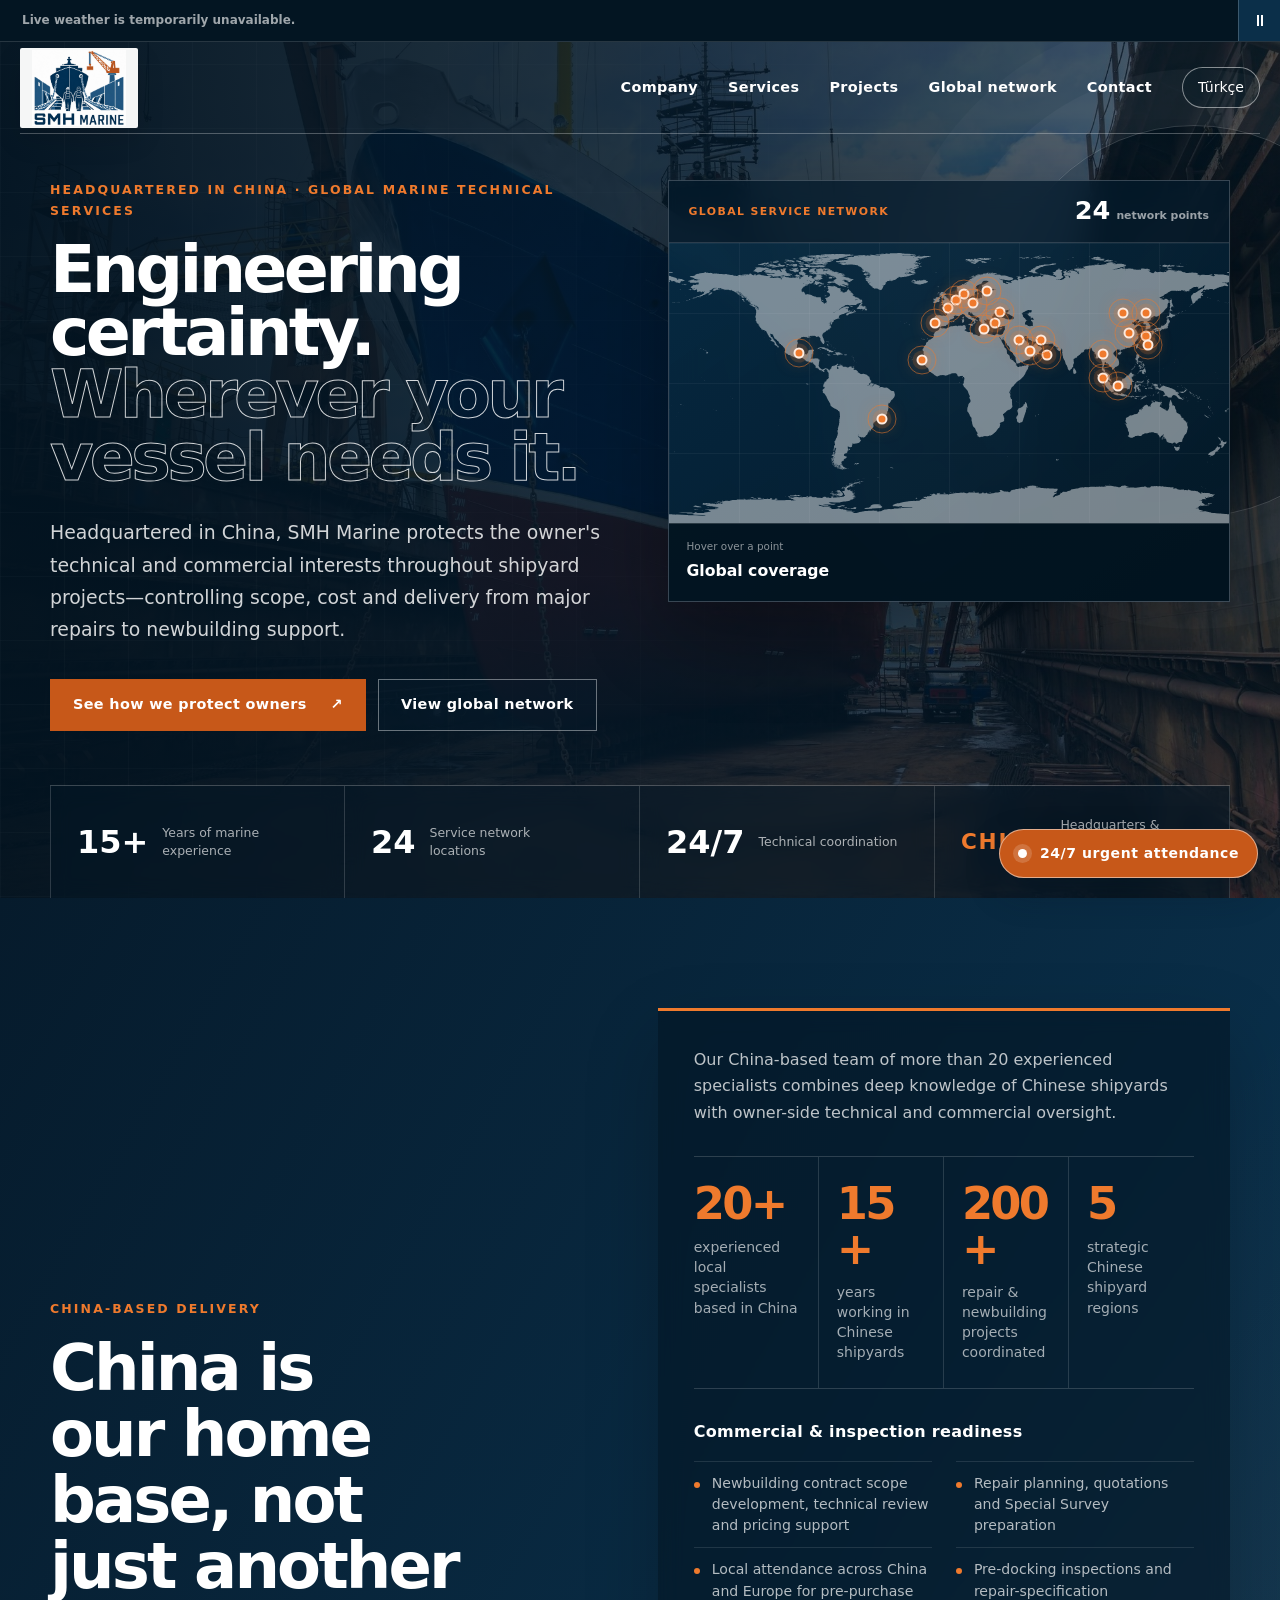
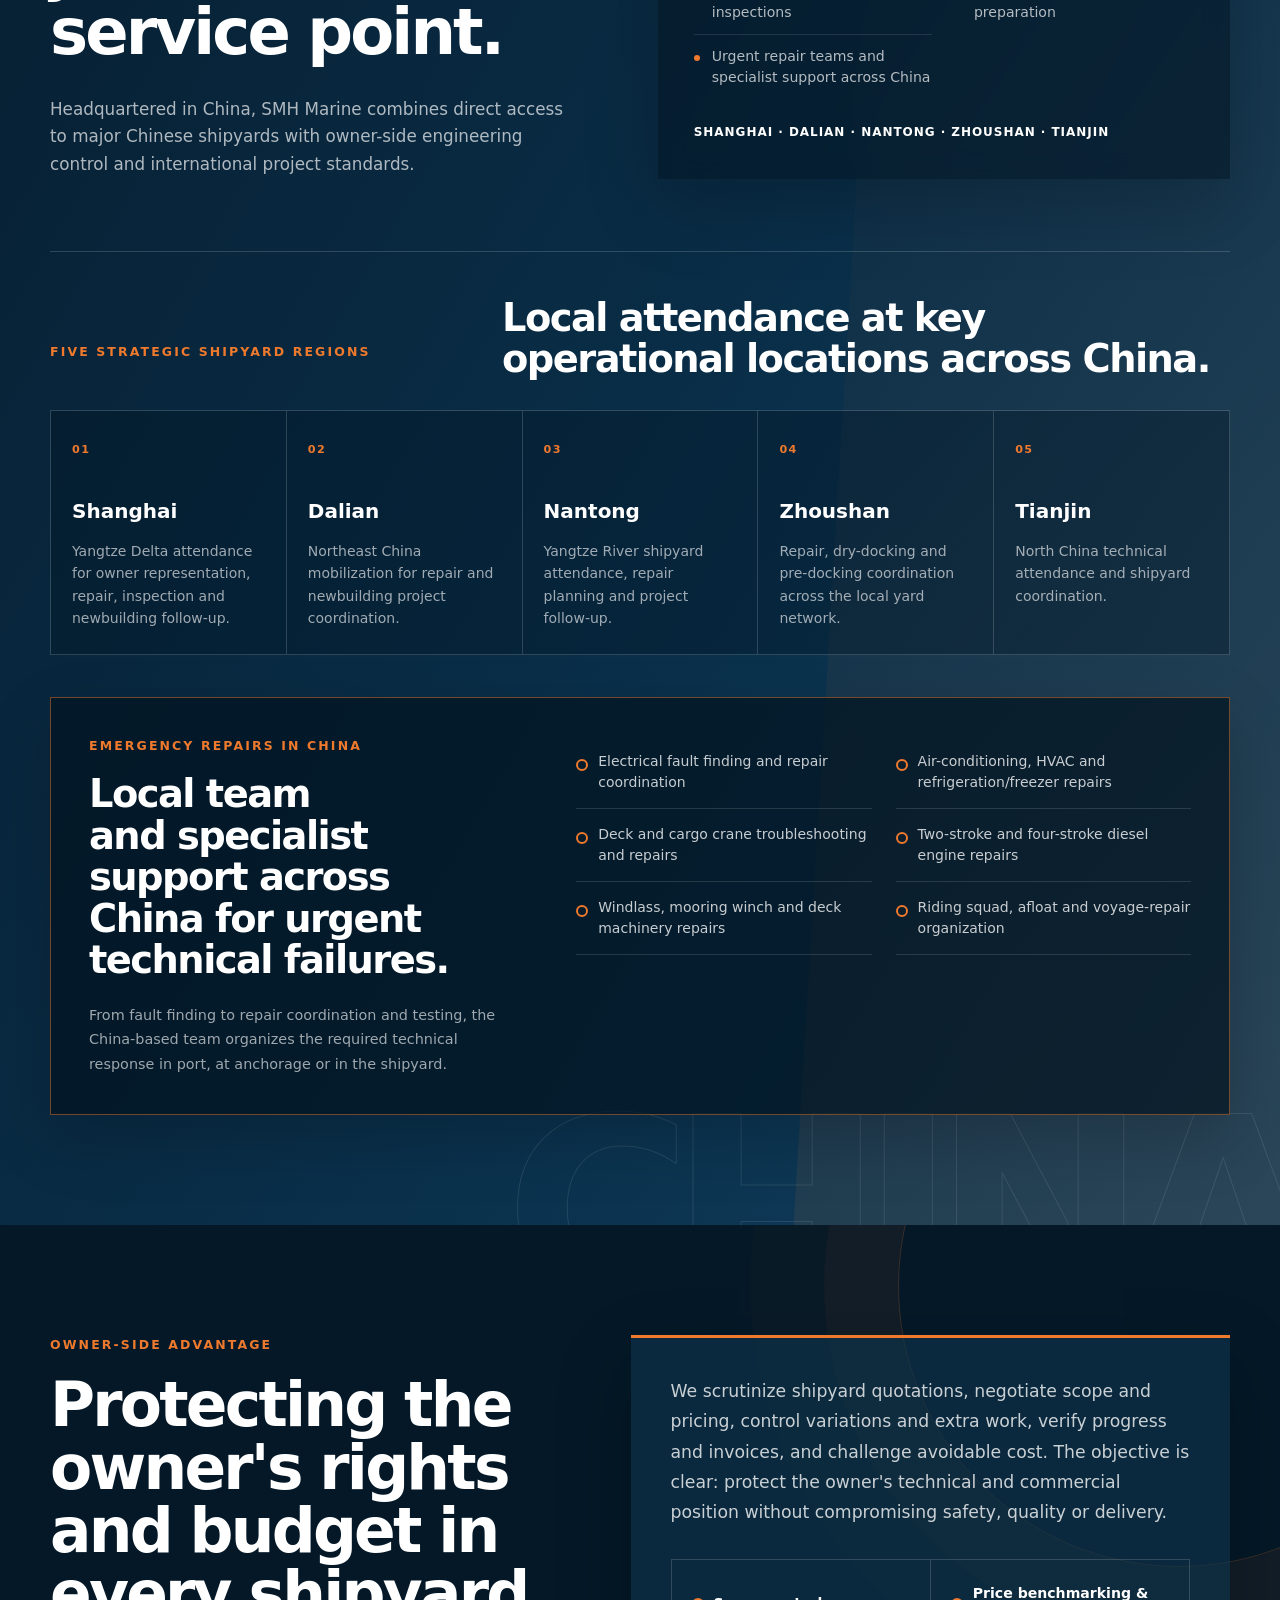
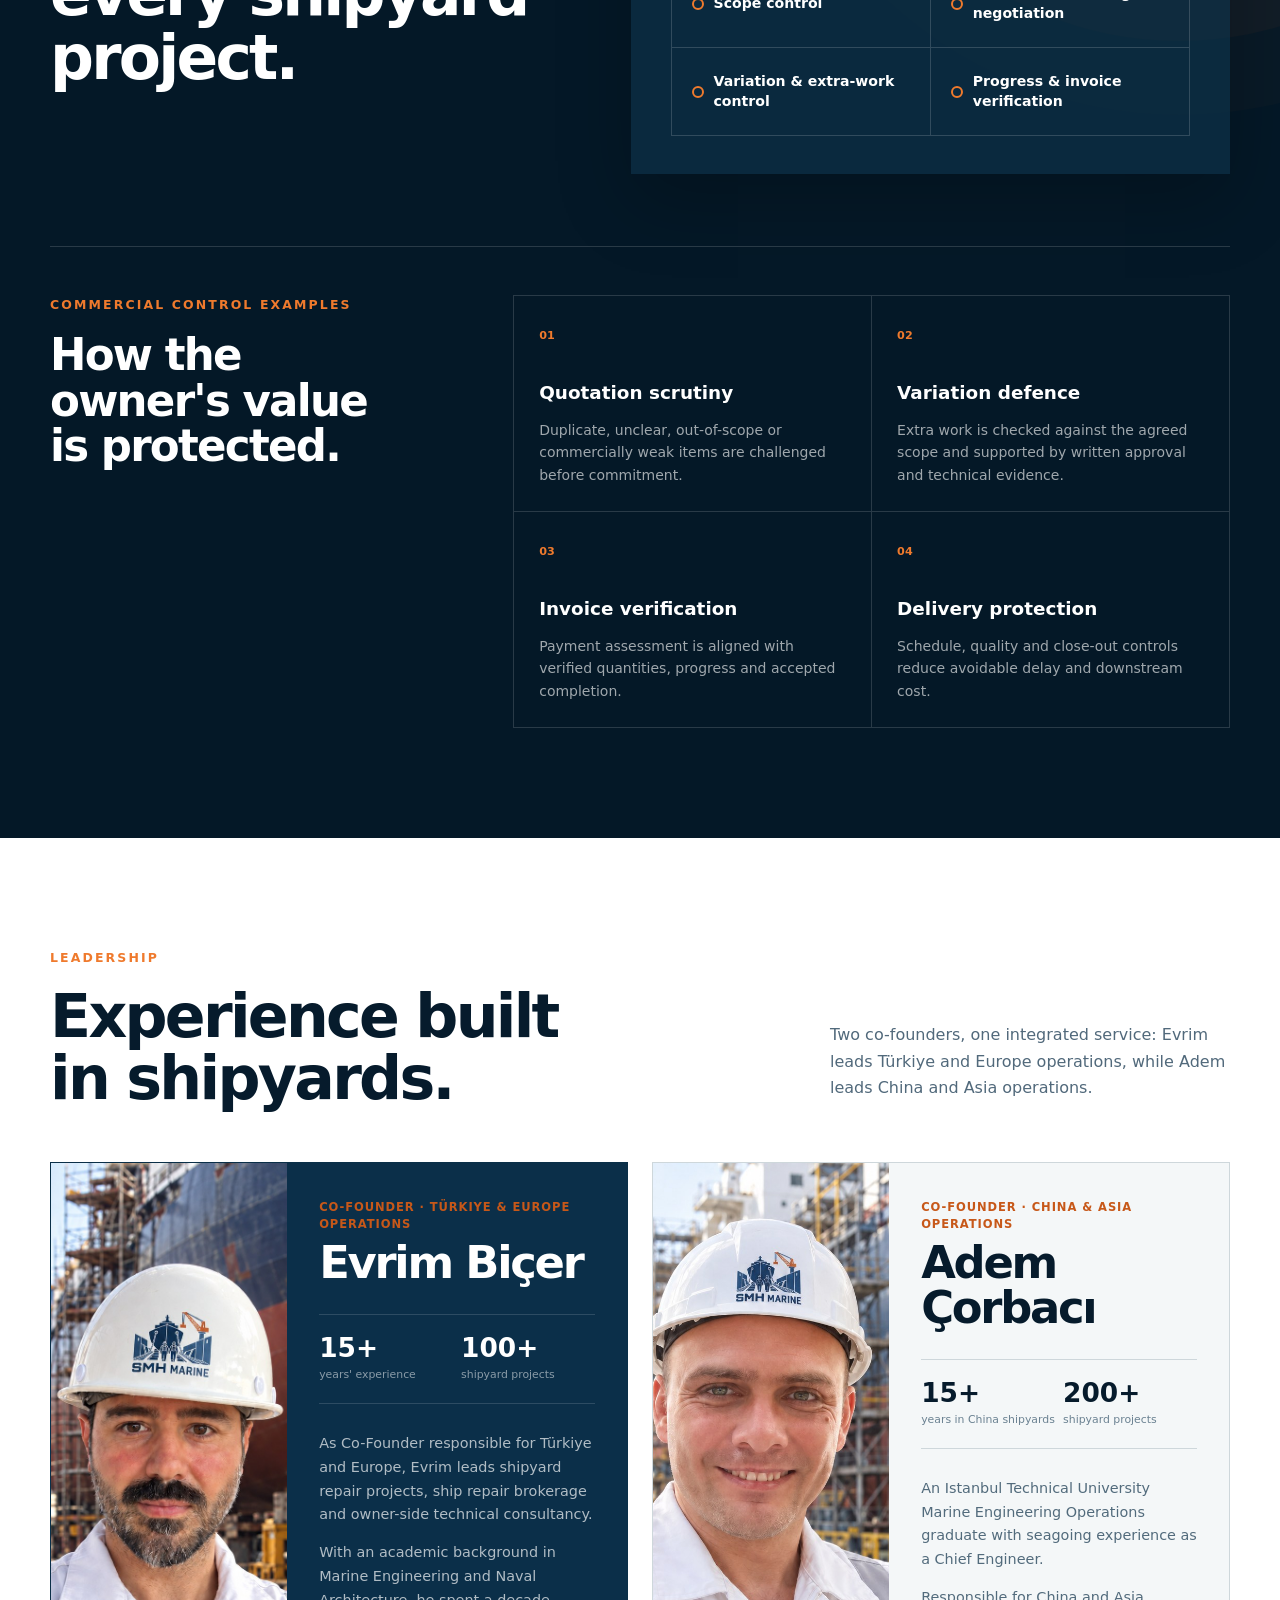
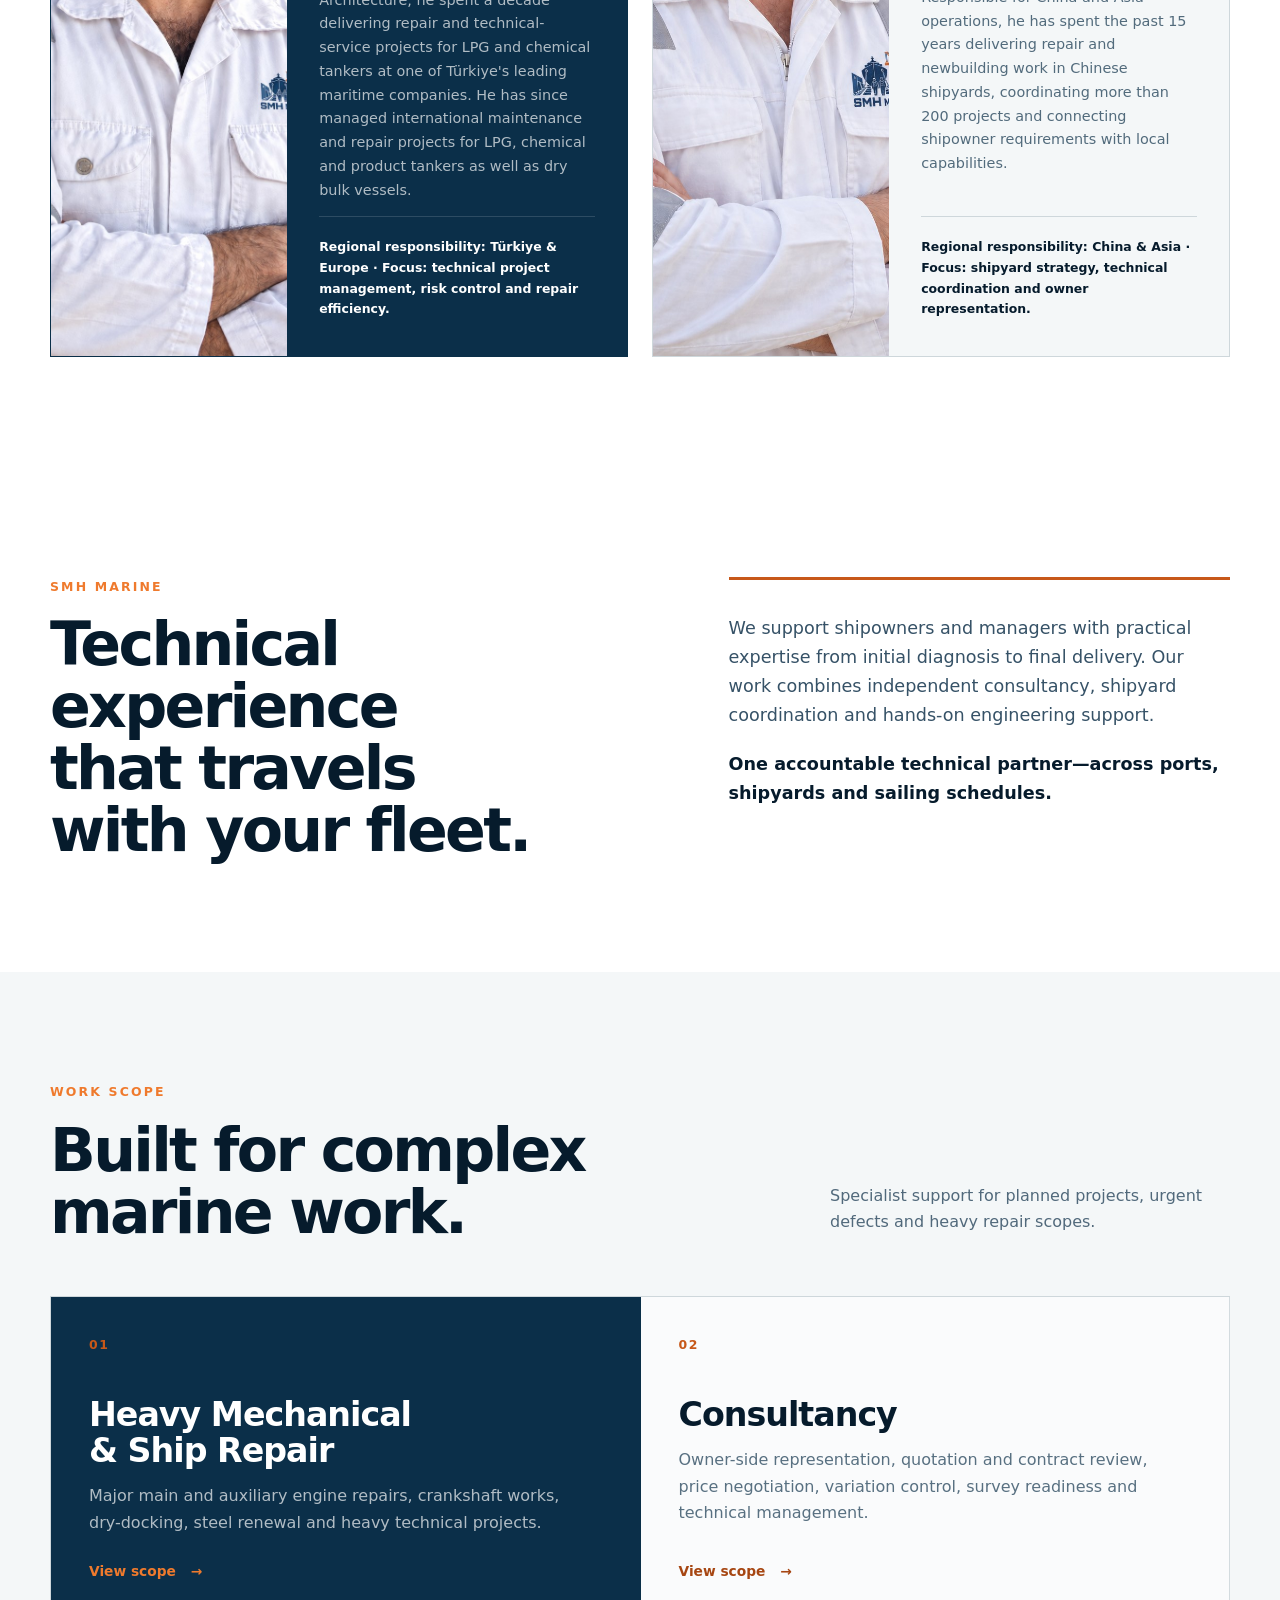
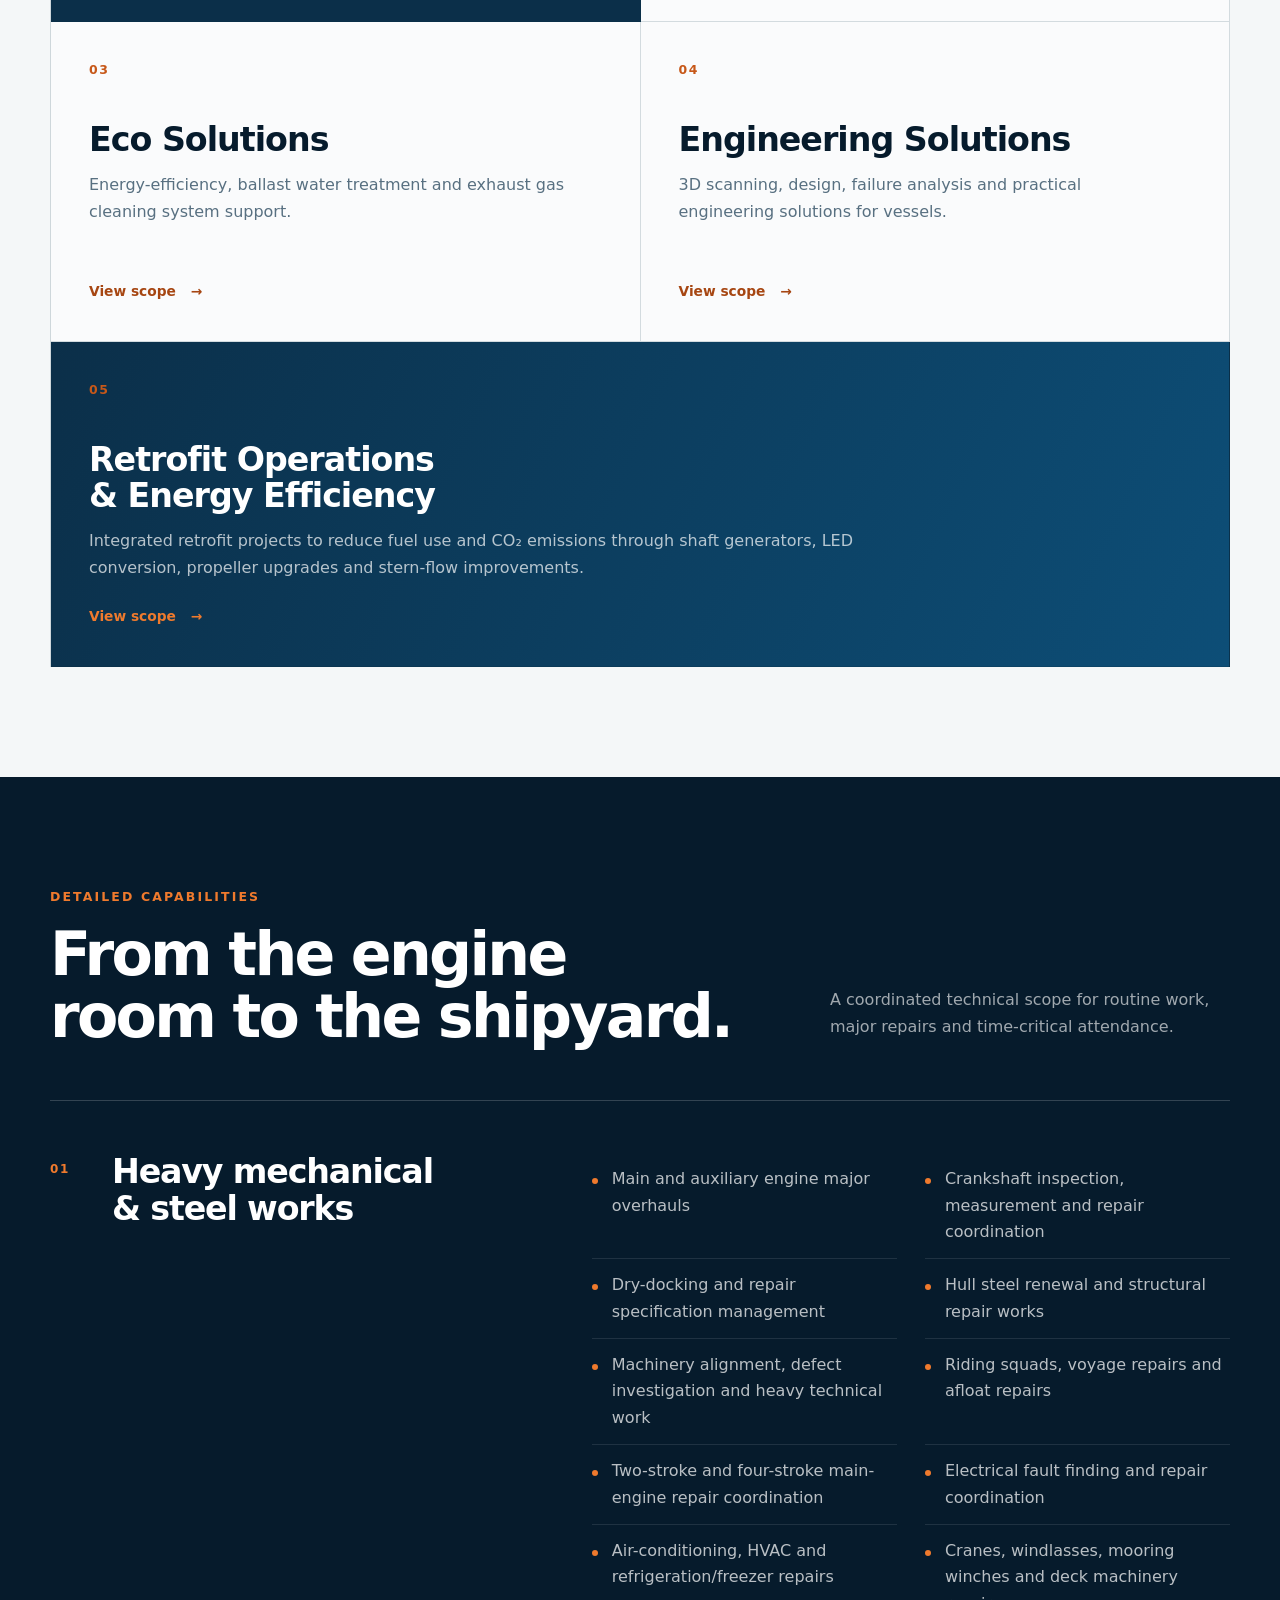
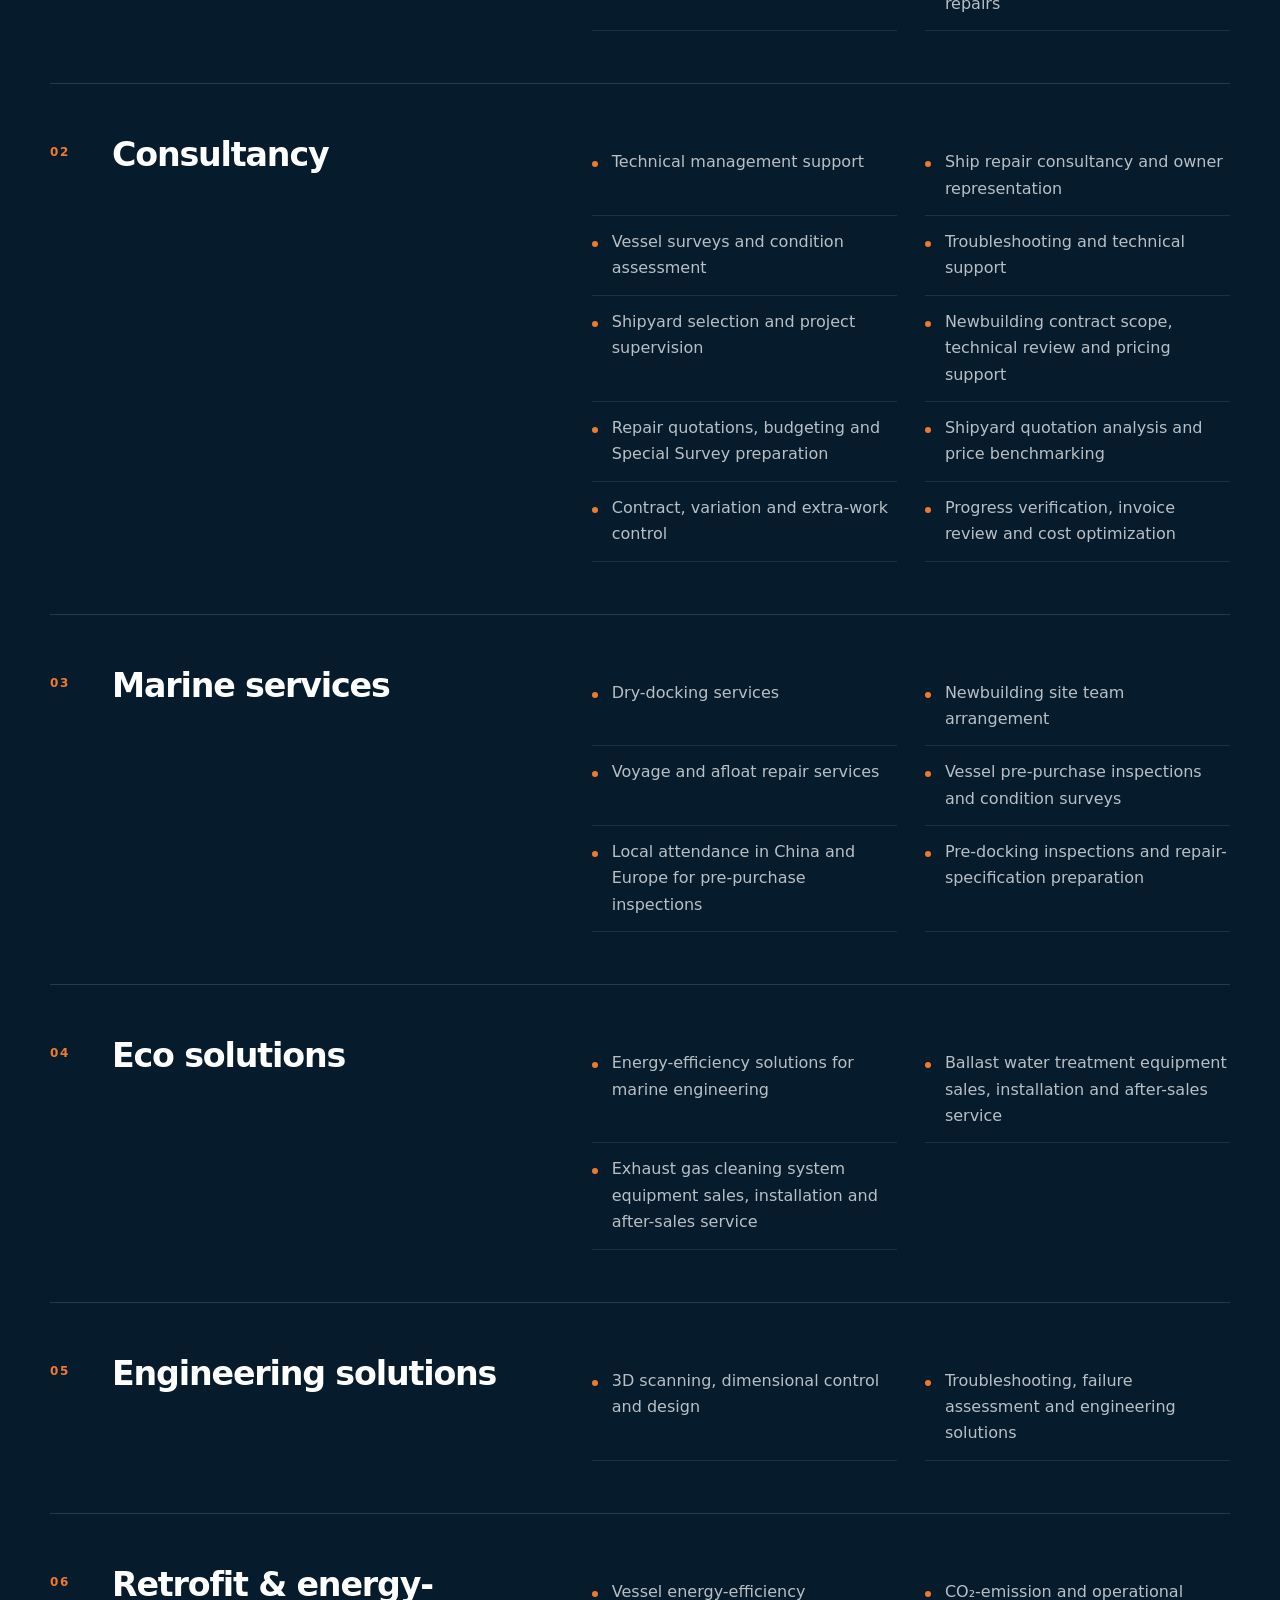
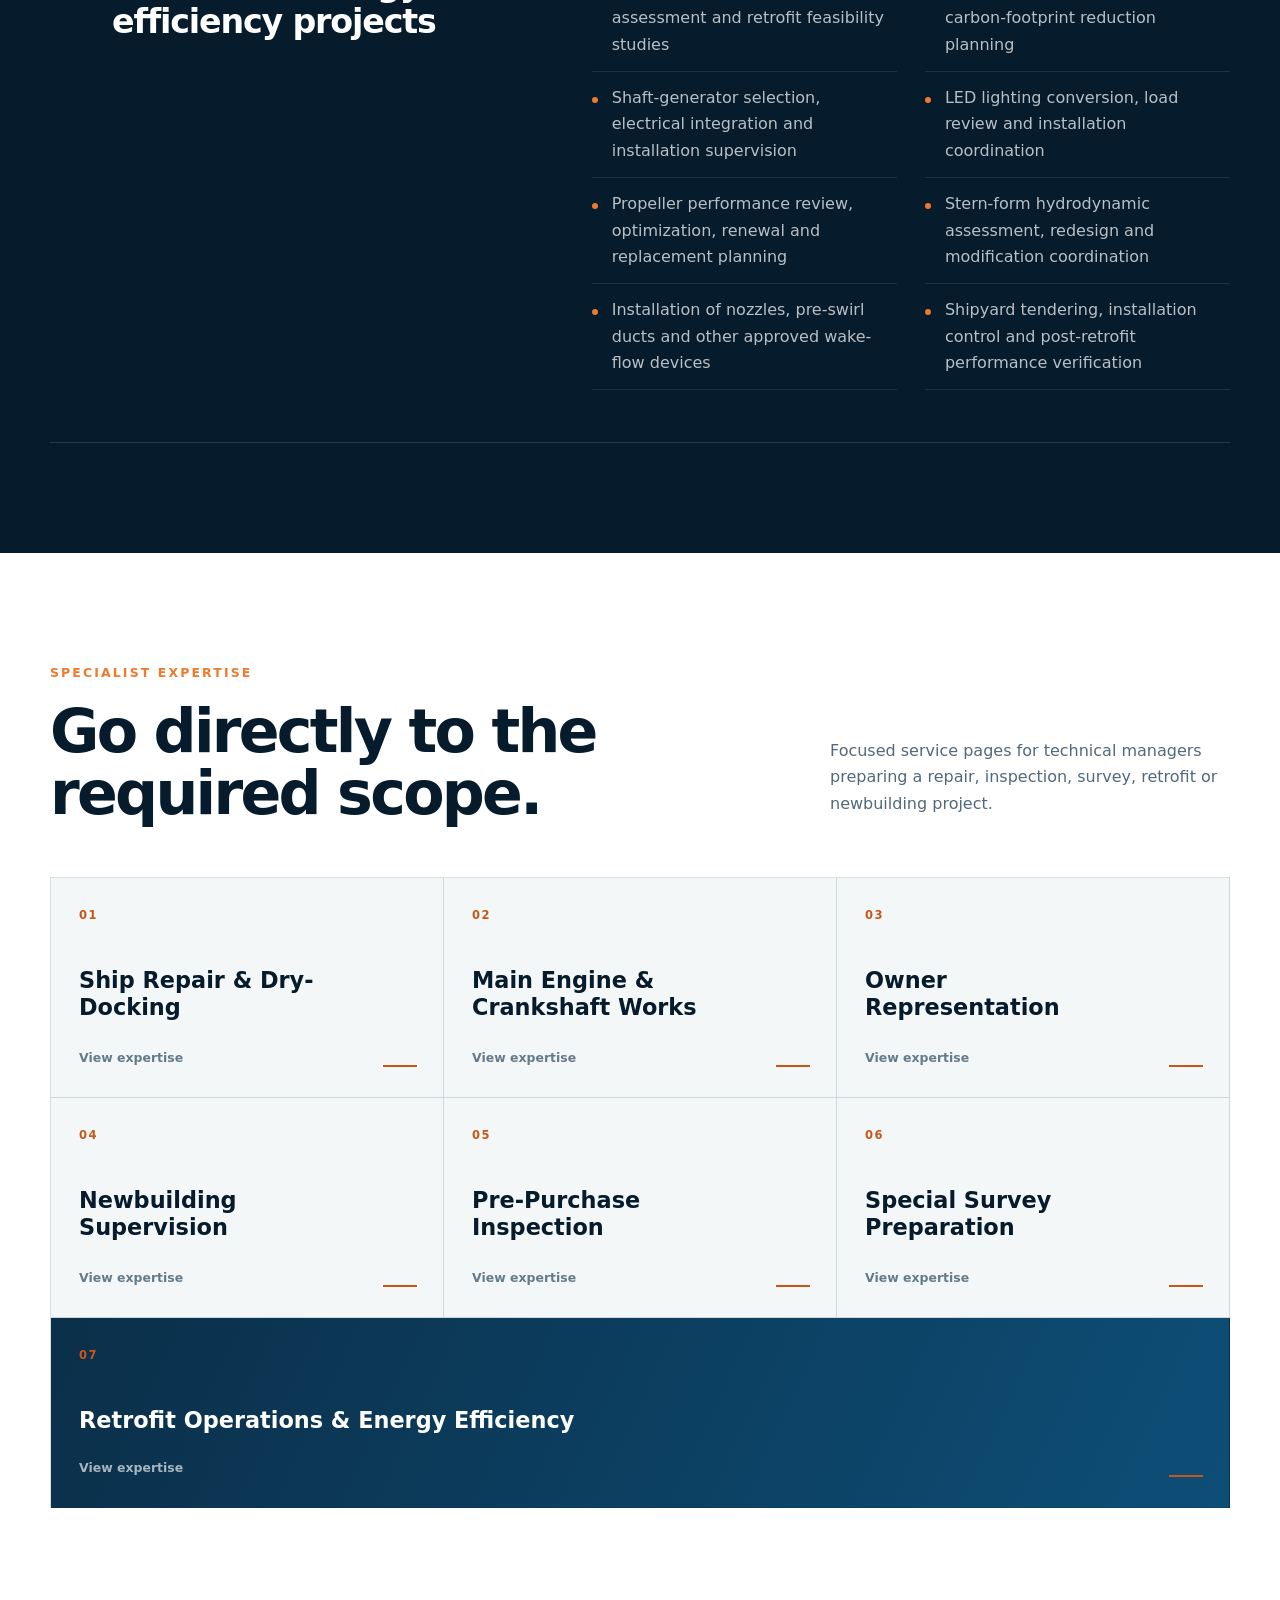
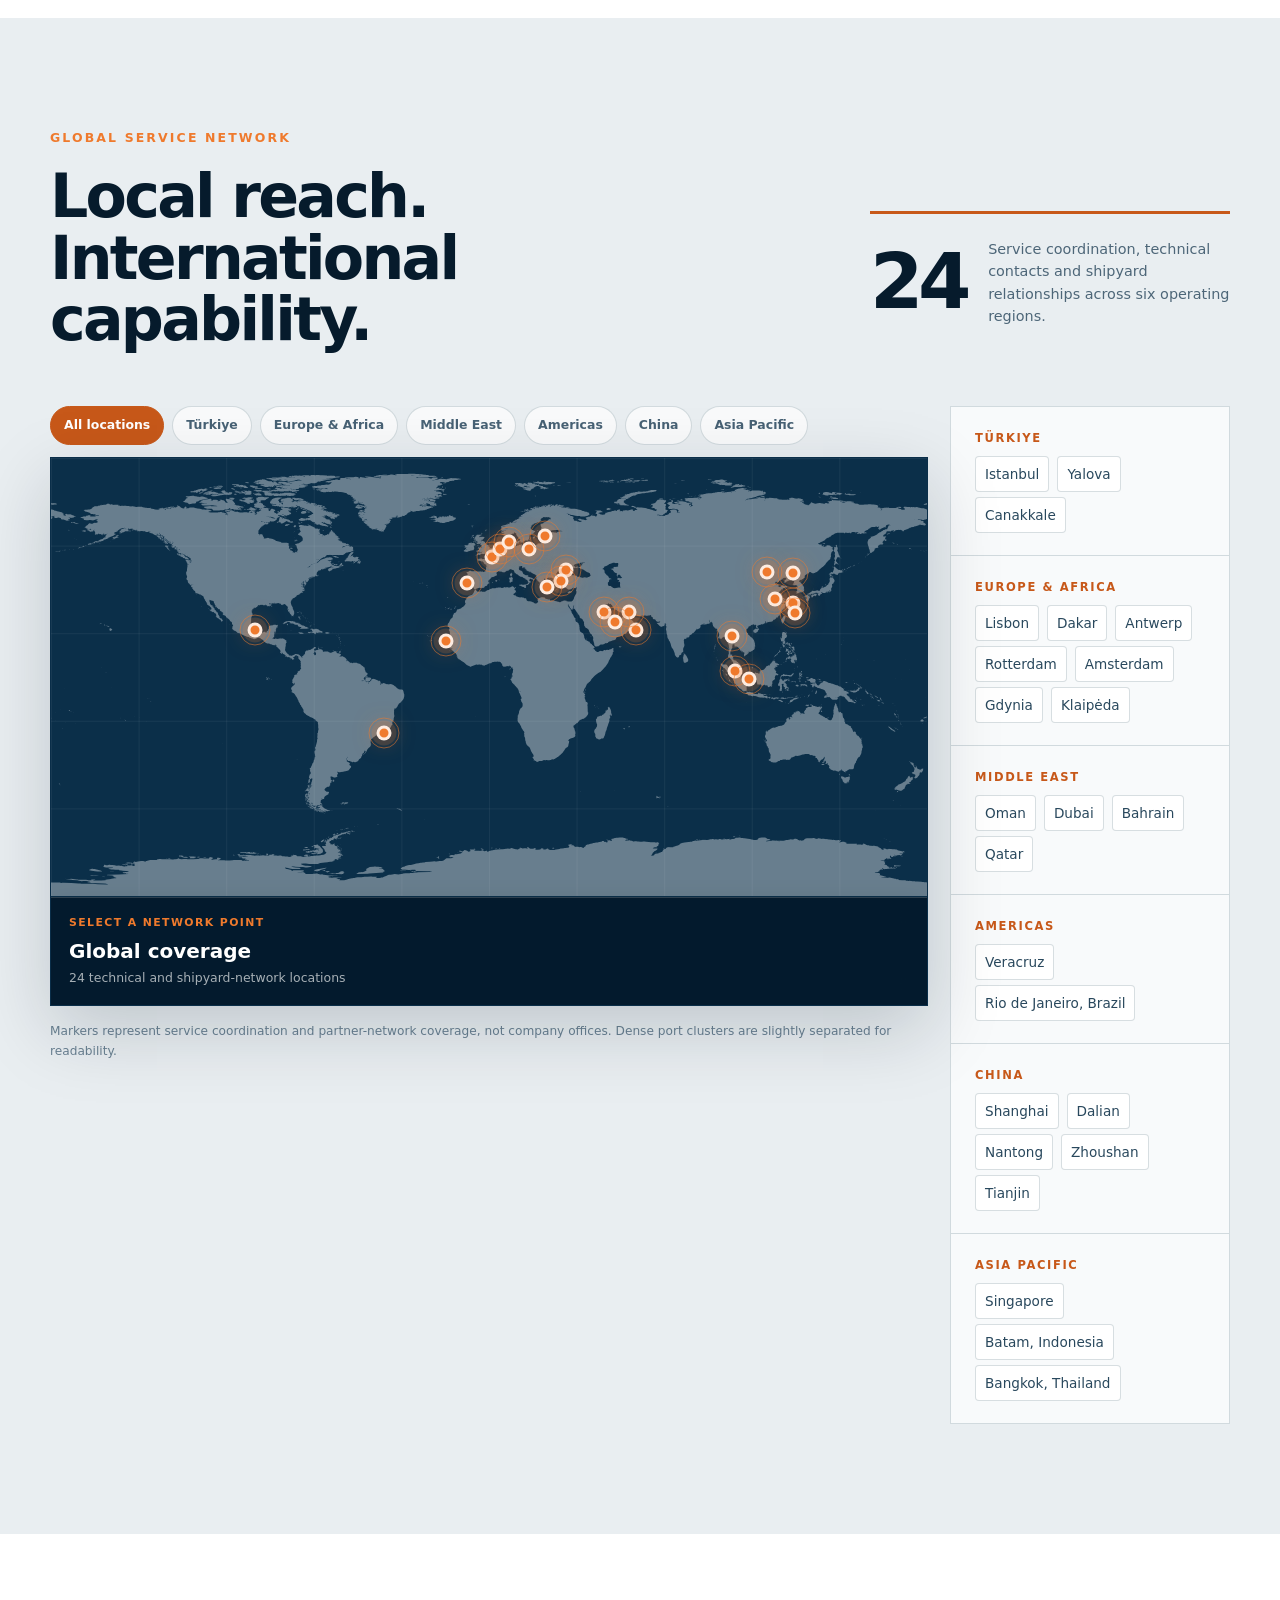
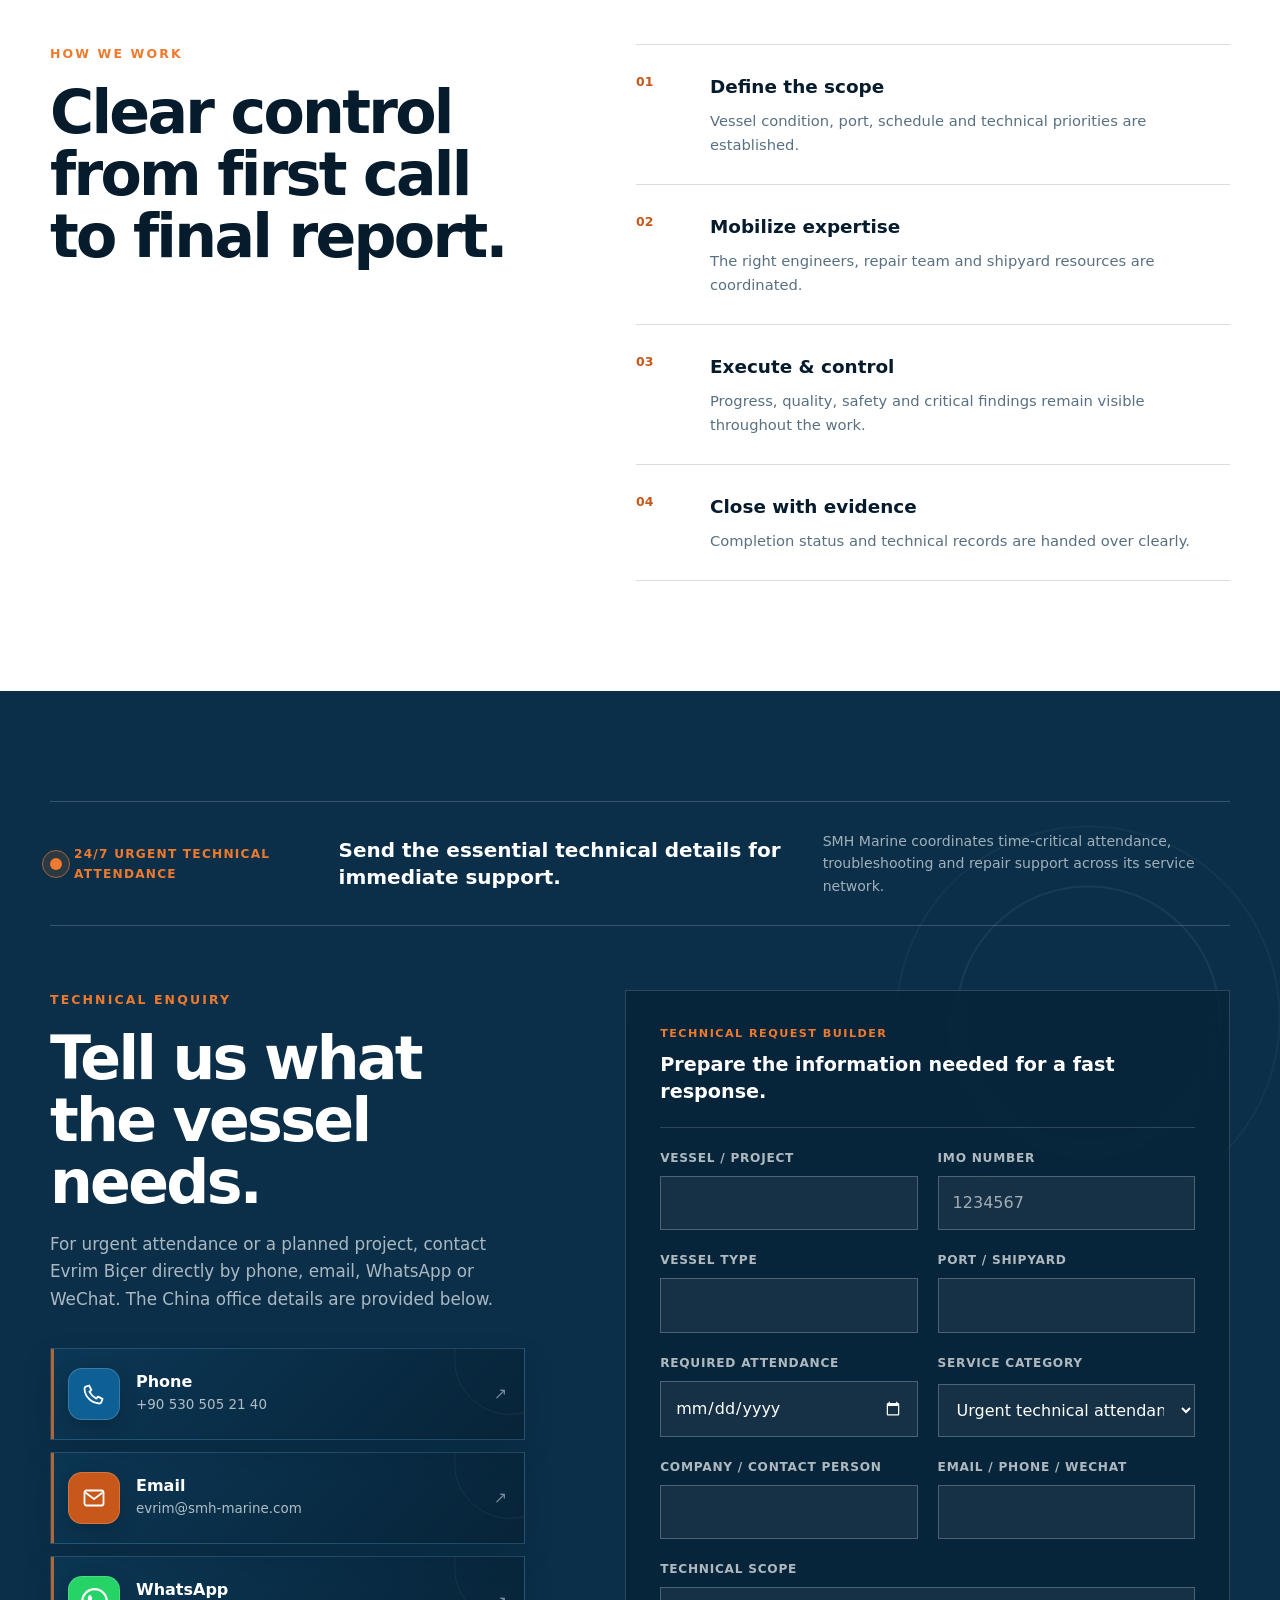
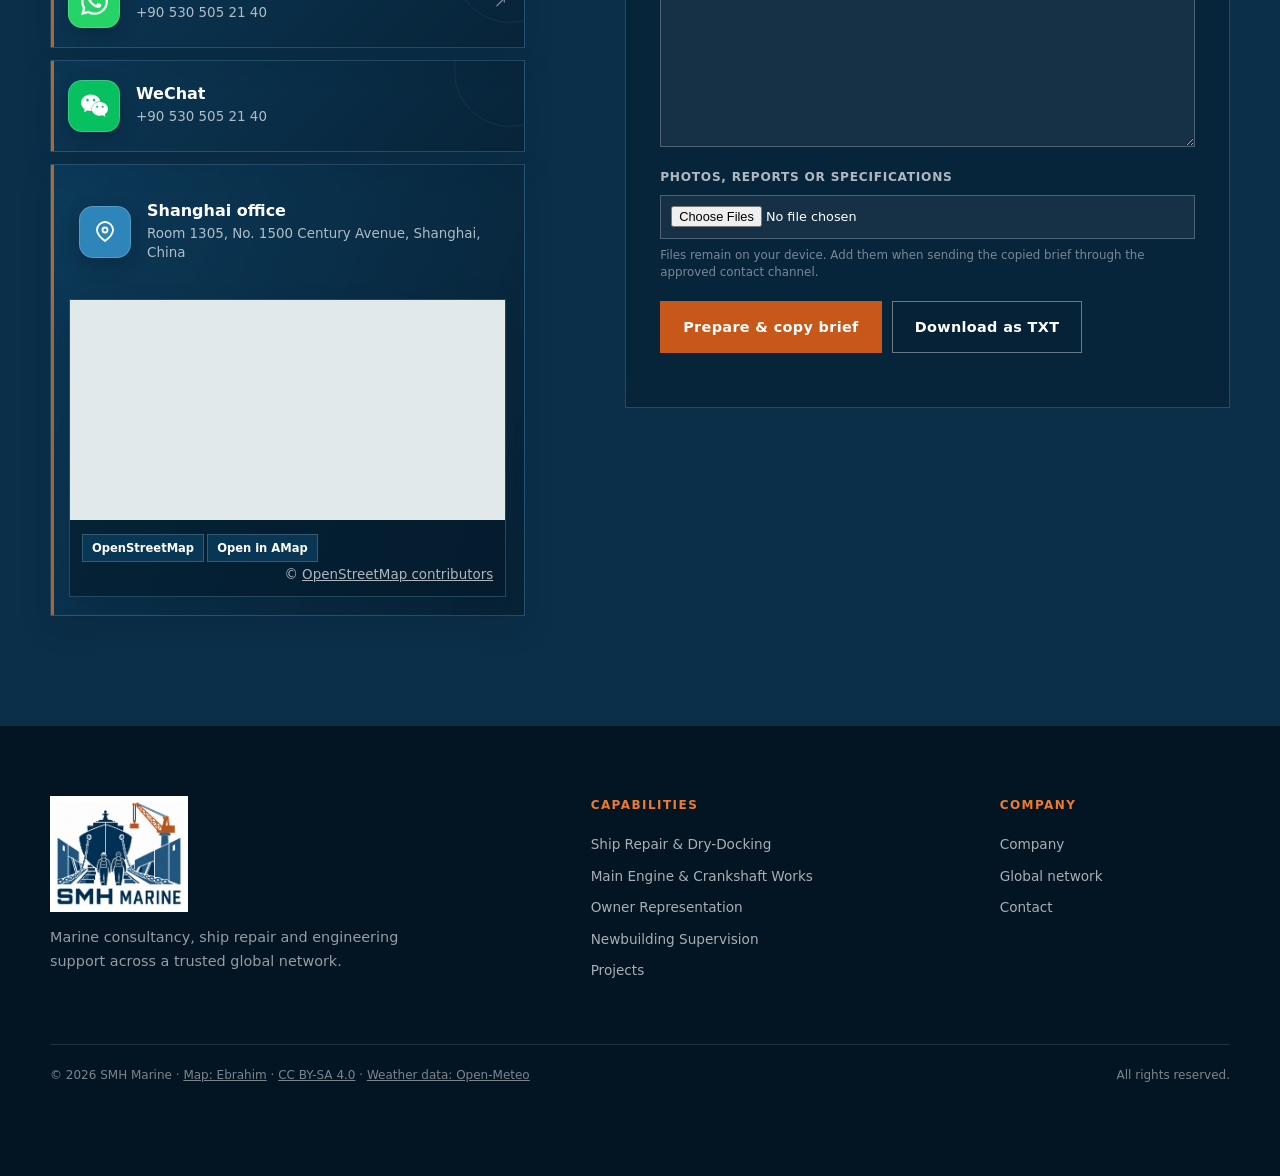
==== commit 6e26e26f: "Update network locations to Gdynia, Klaipeda and Rio de Janeiro" ====
--- a/index.html
+++ b/index.html
@@ -5,9 +5,10 @@
     <meta name="viewport" content="width=device-width, initial-scale=1" />
     <meta name="description" content="China-headquartered SMH Marine provides ship repair, marine engineering, consultancy and global technical support for shipowners." />
     <meta name="theme-color" content="#061b2c" />
+    <link rel="icon" type="image/png" href="assets/smh-marine-logo-cropped.png" />
     <title>SMH Marine | China-Based Global Marine Engineering</title>
     <link rel="stylesheet" href="assets/styles.css?v=54" />
-    <script src="assets/app.js?v=54" defer></script>
+    <script src="assets/app.js?v=55" defer></script>
   </head>
   <body>
     <a class="skip-link" href="#main" data-i18n="skipToContent">Skip to content</a>
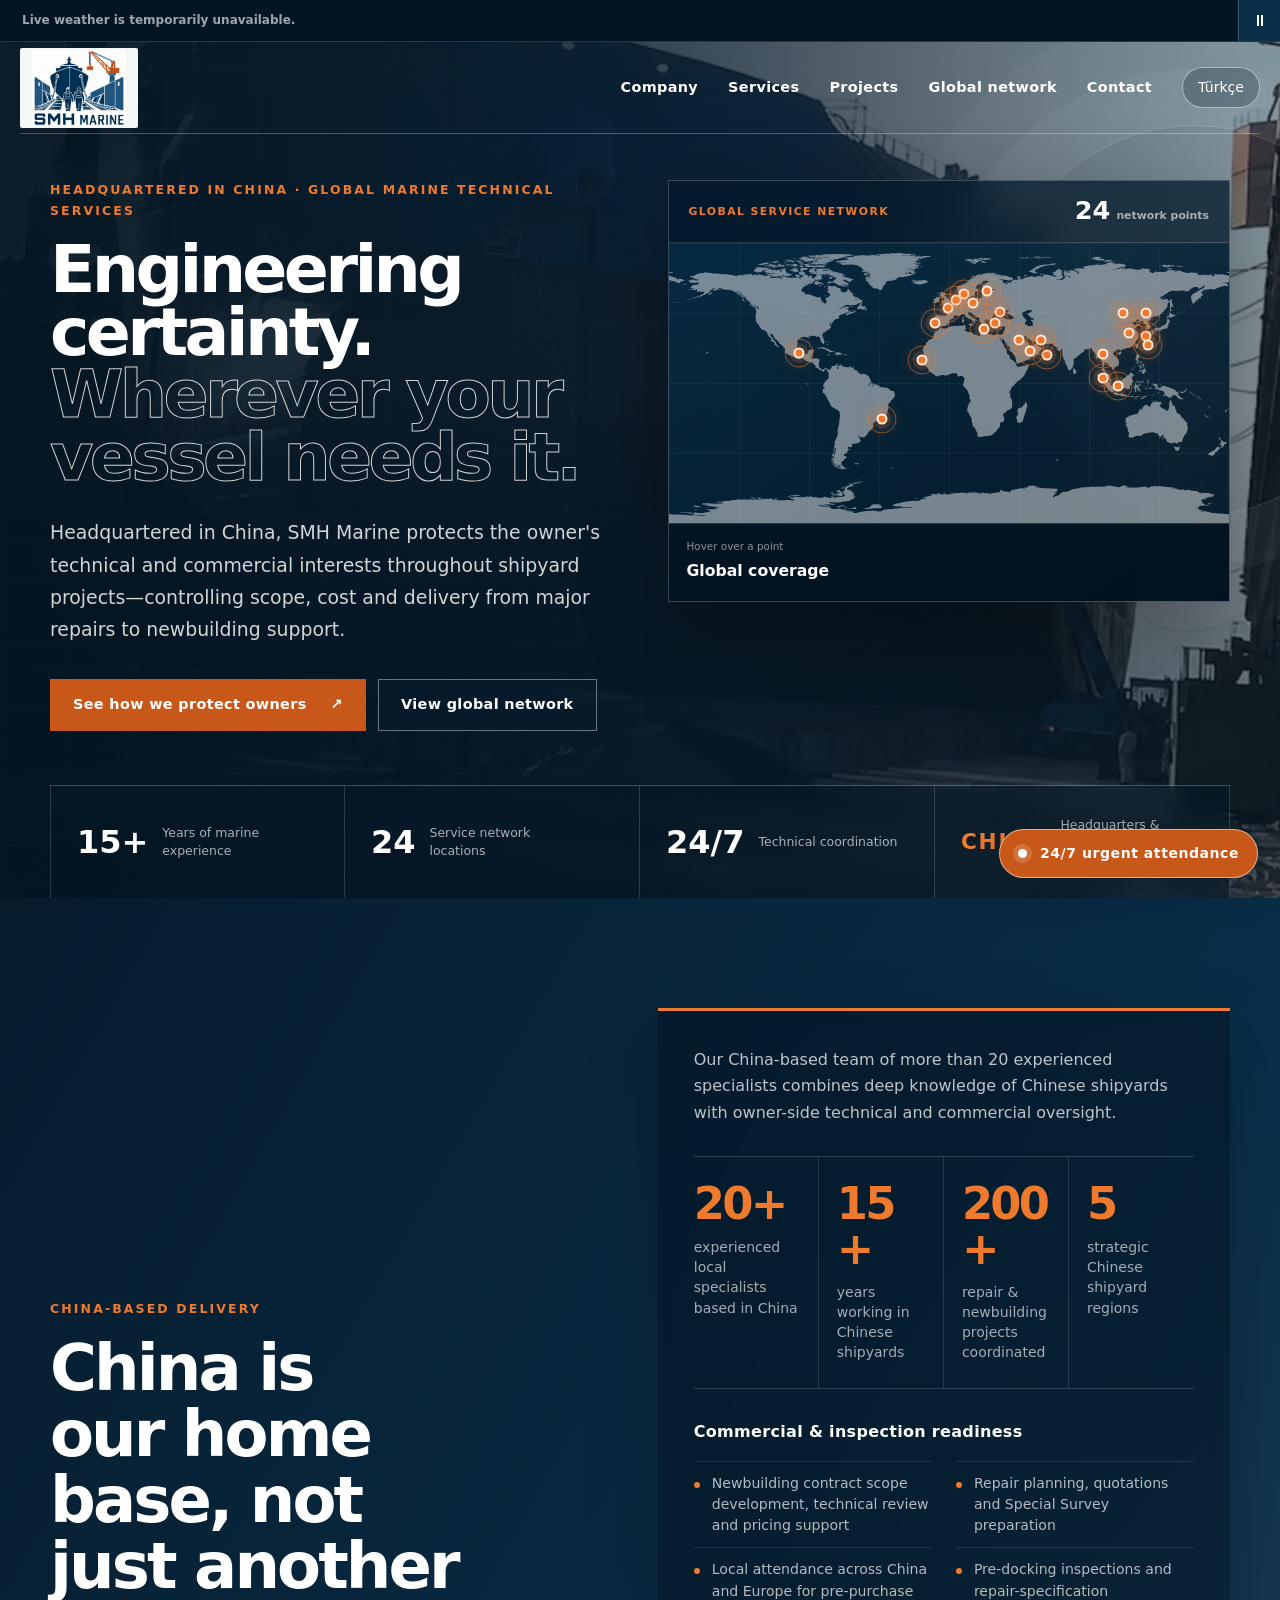
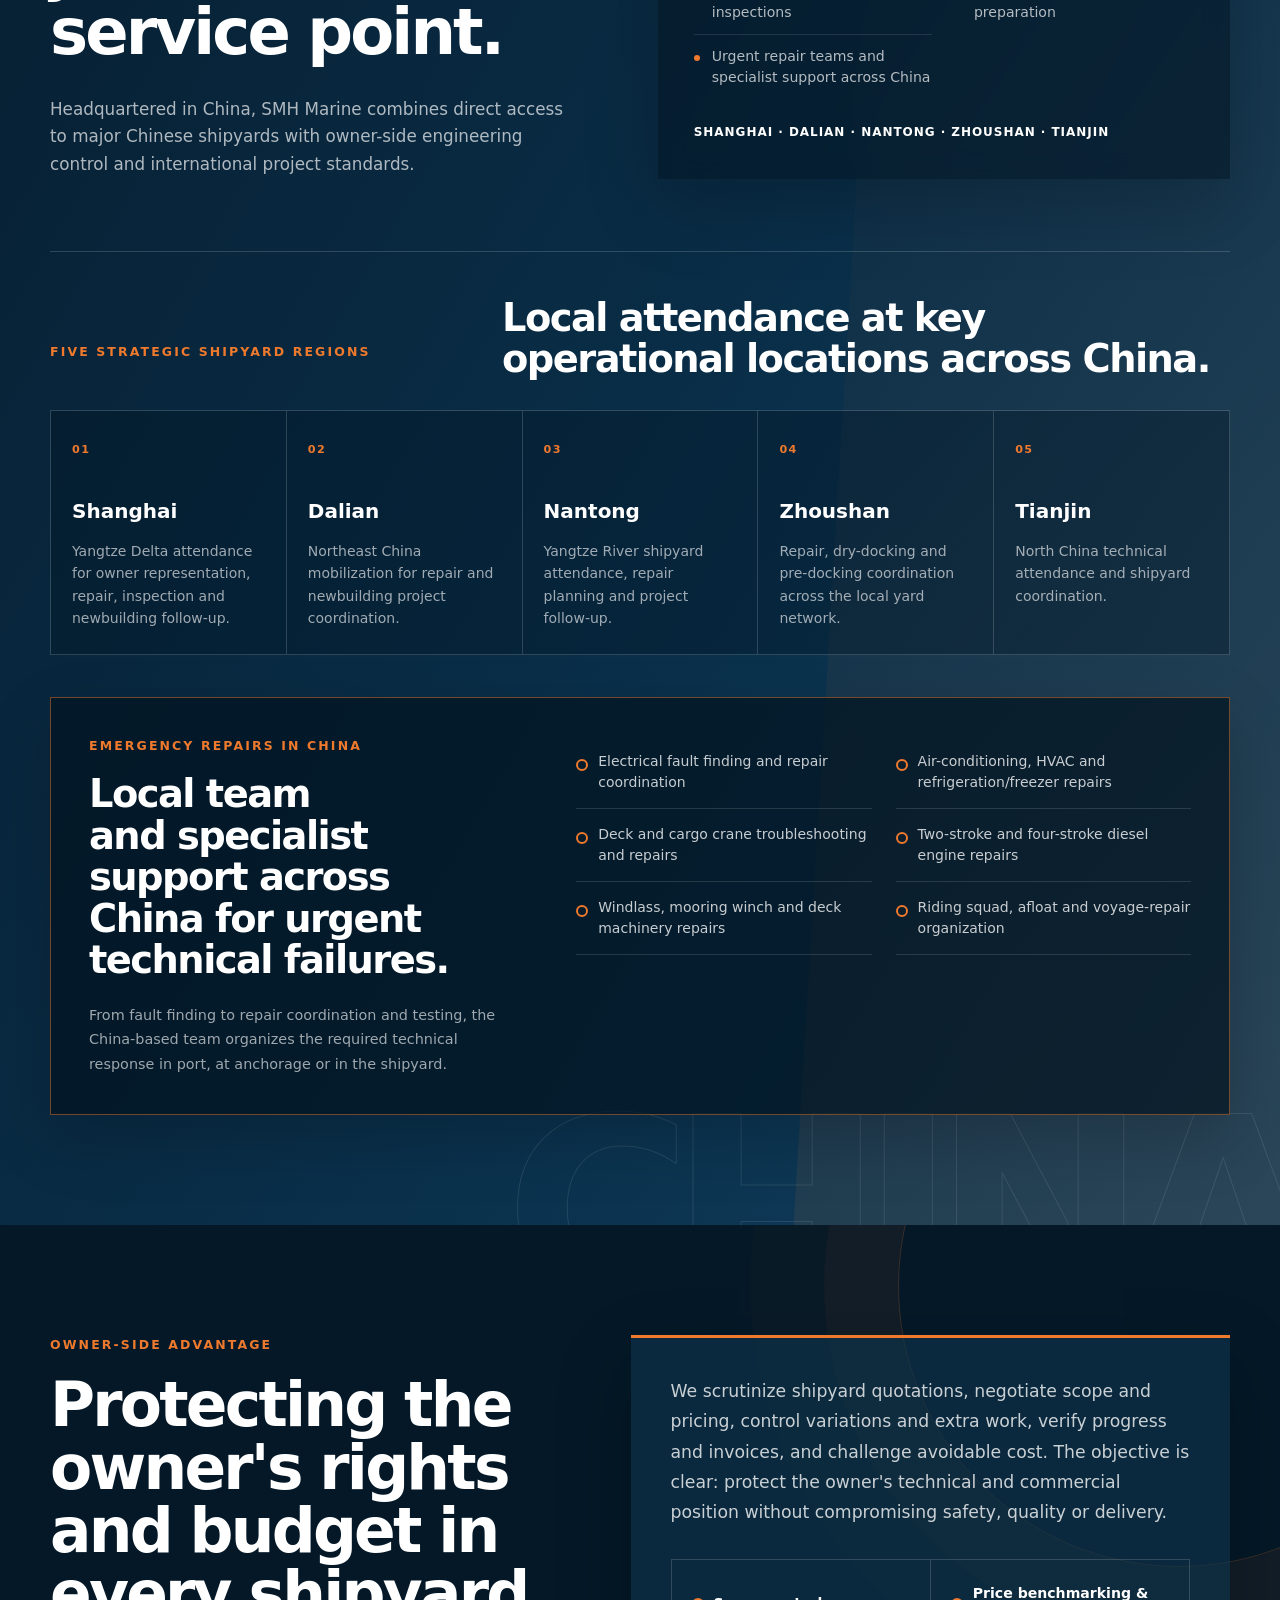
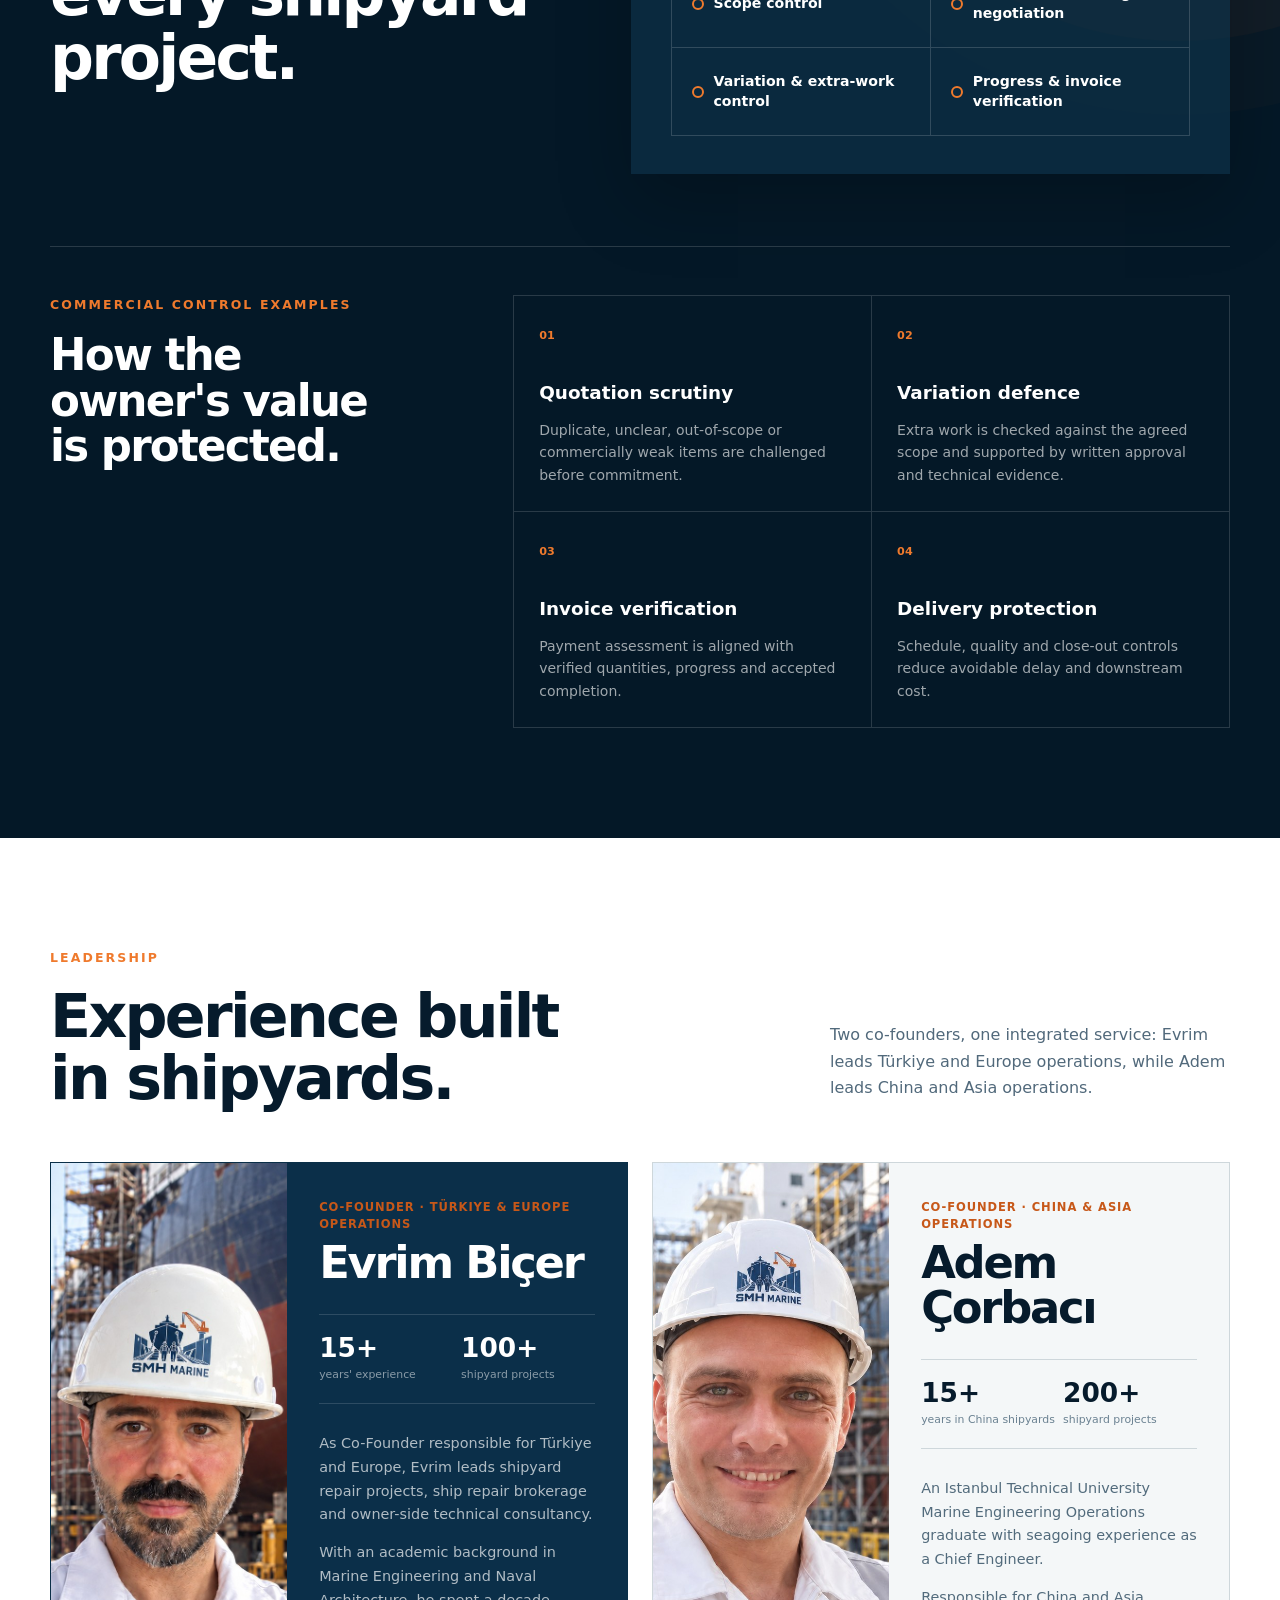
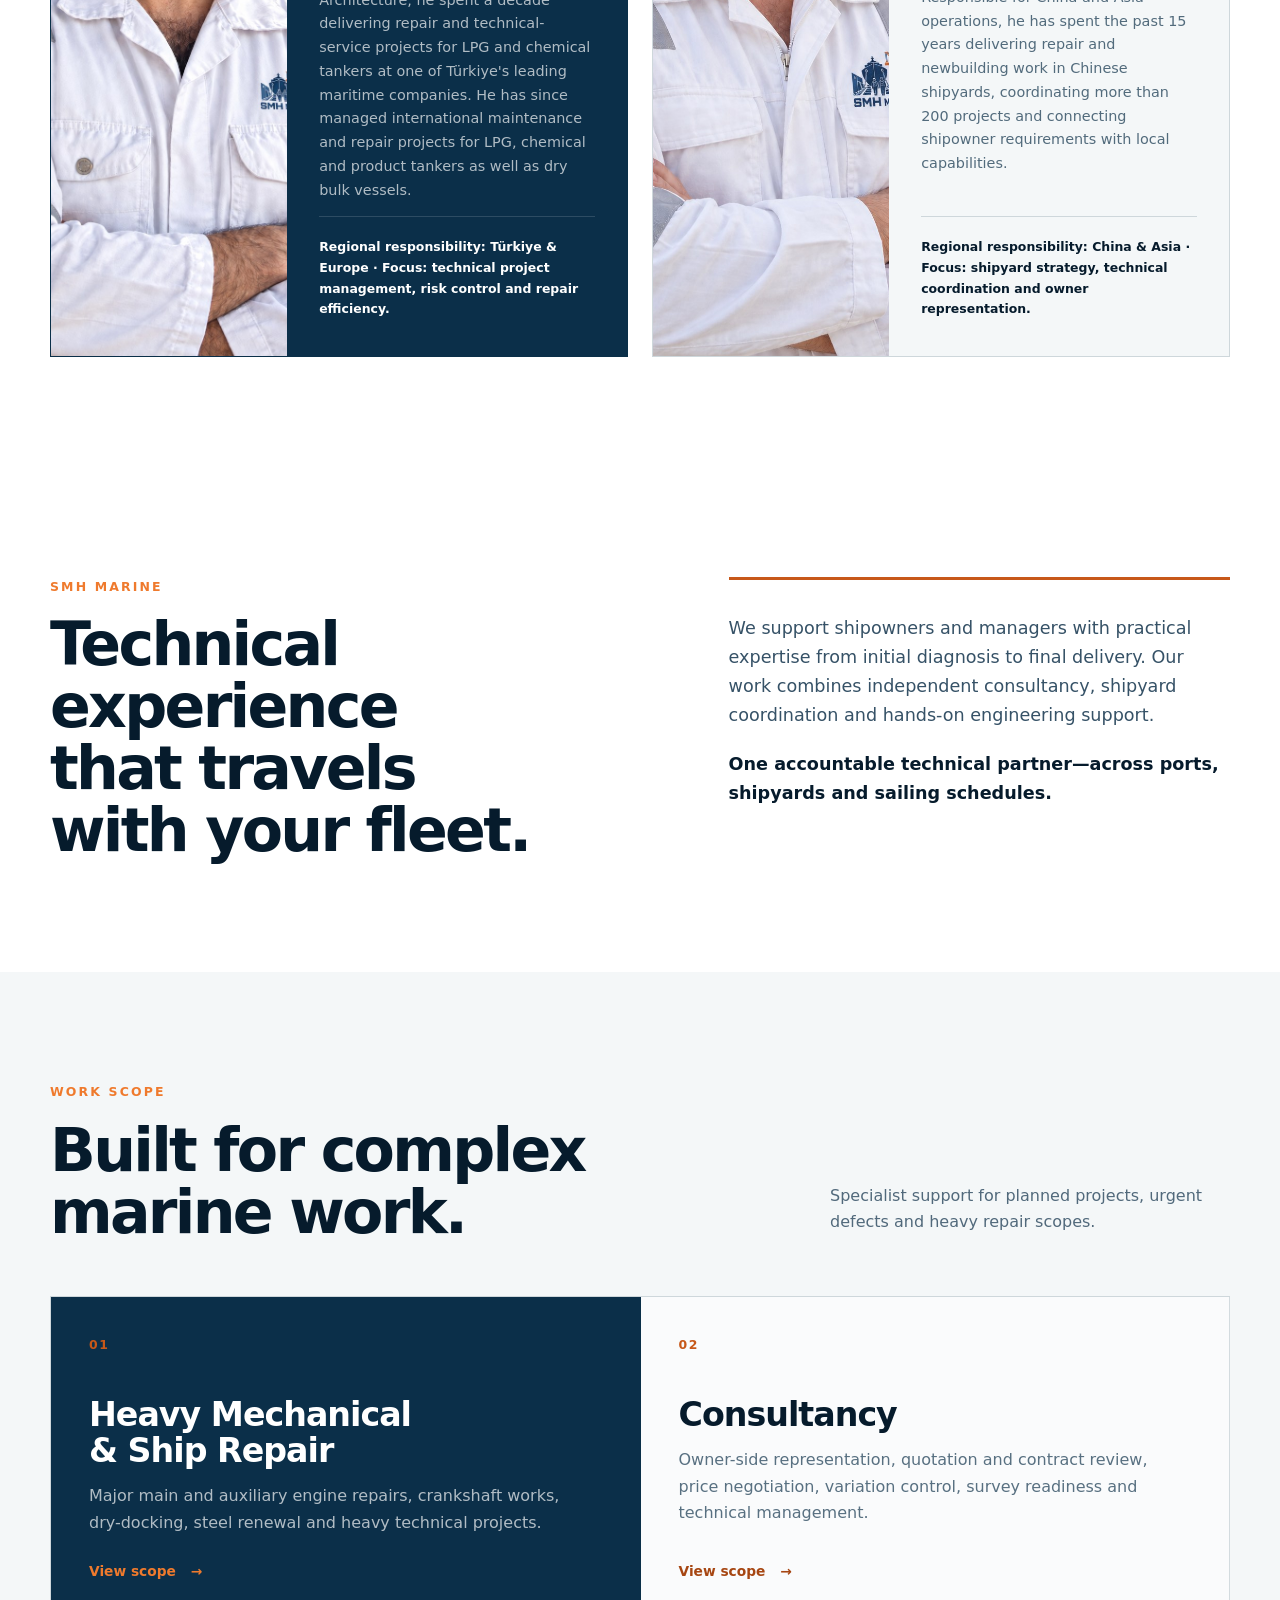
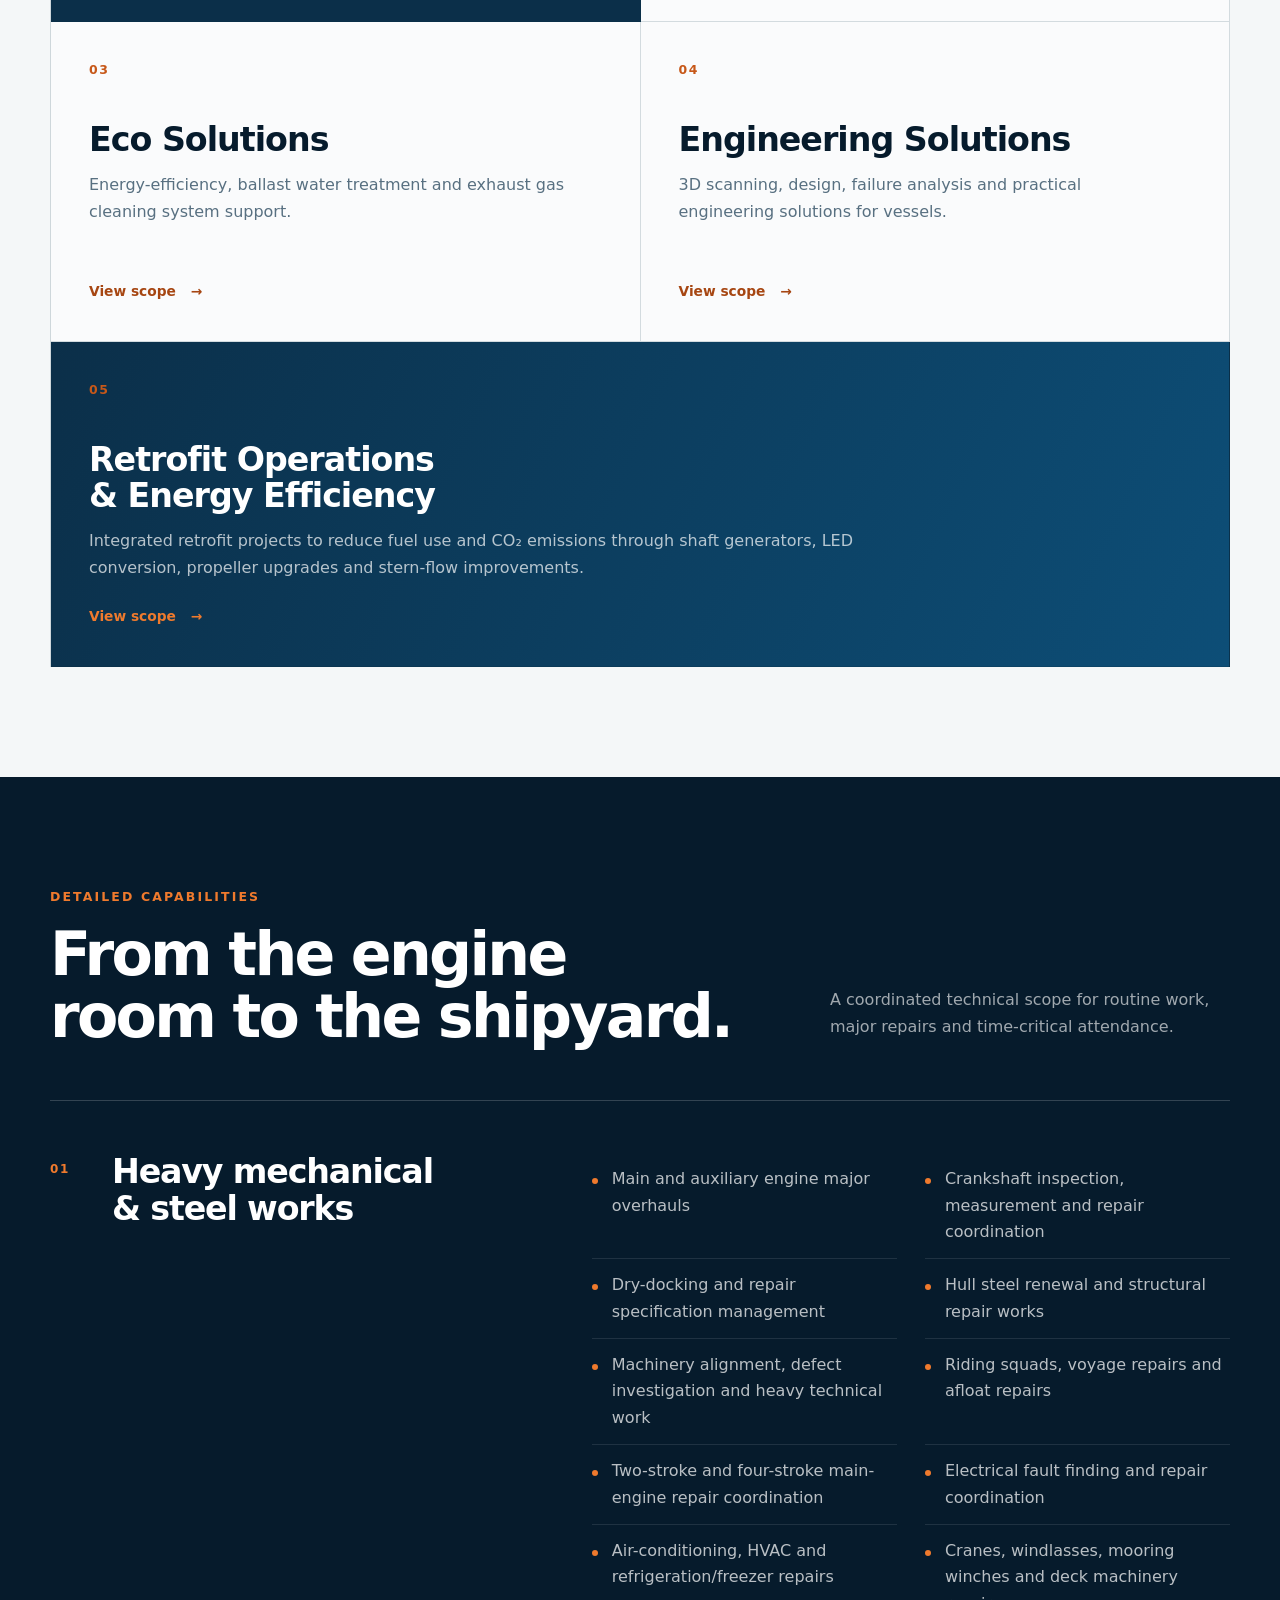
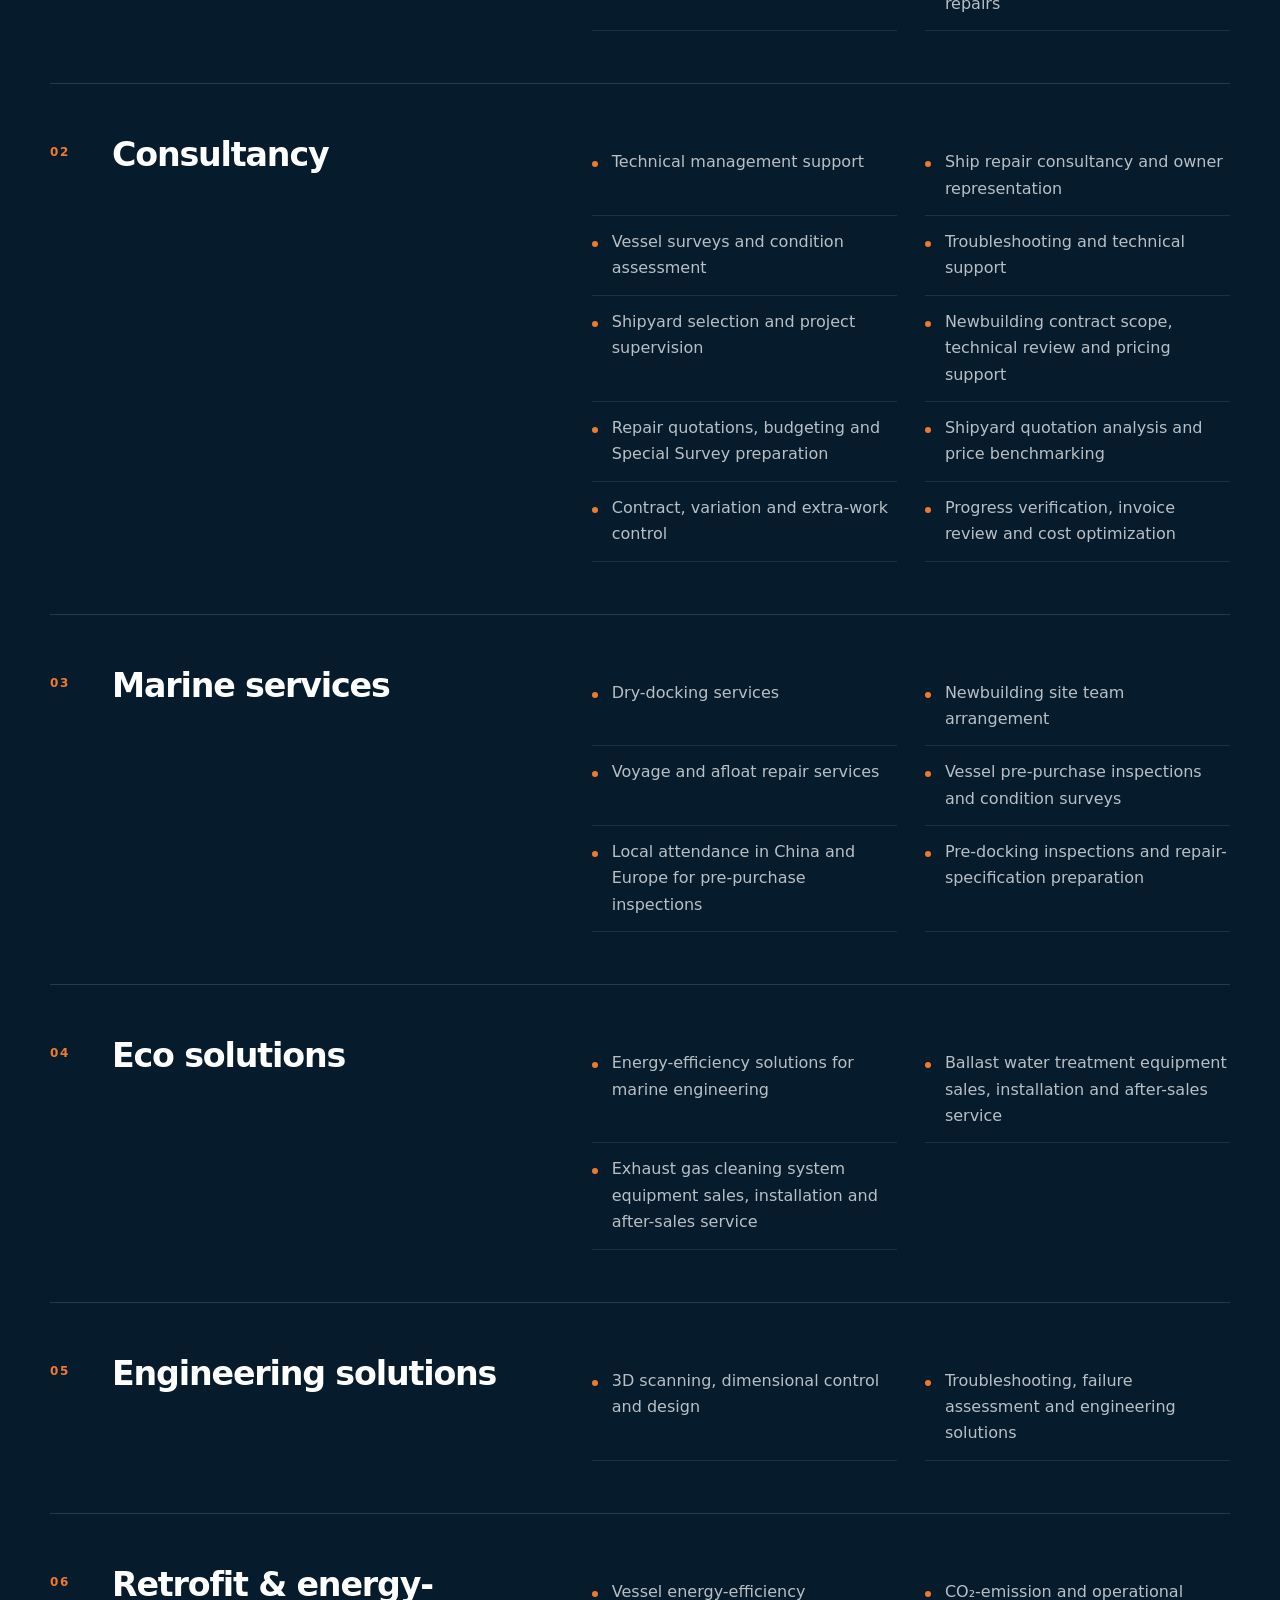
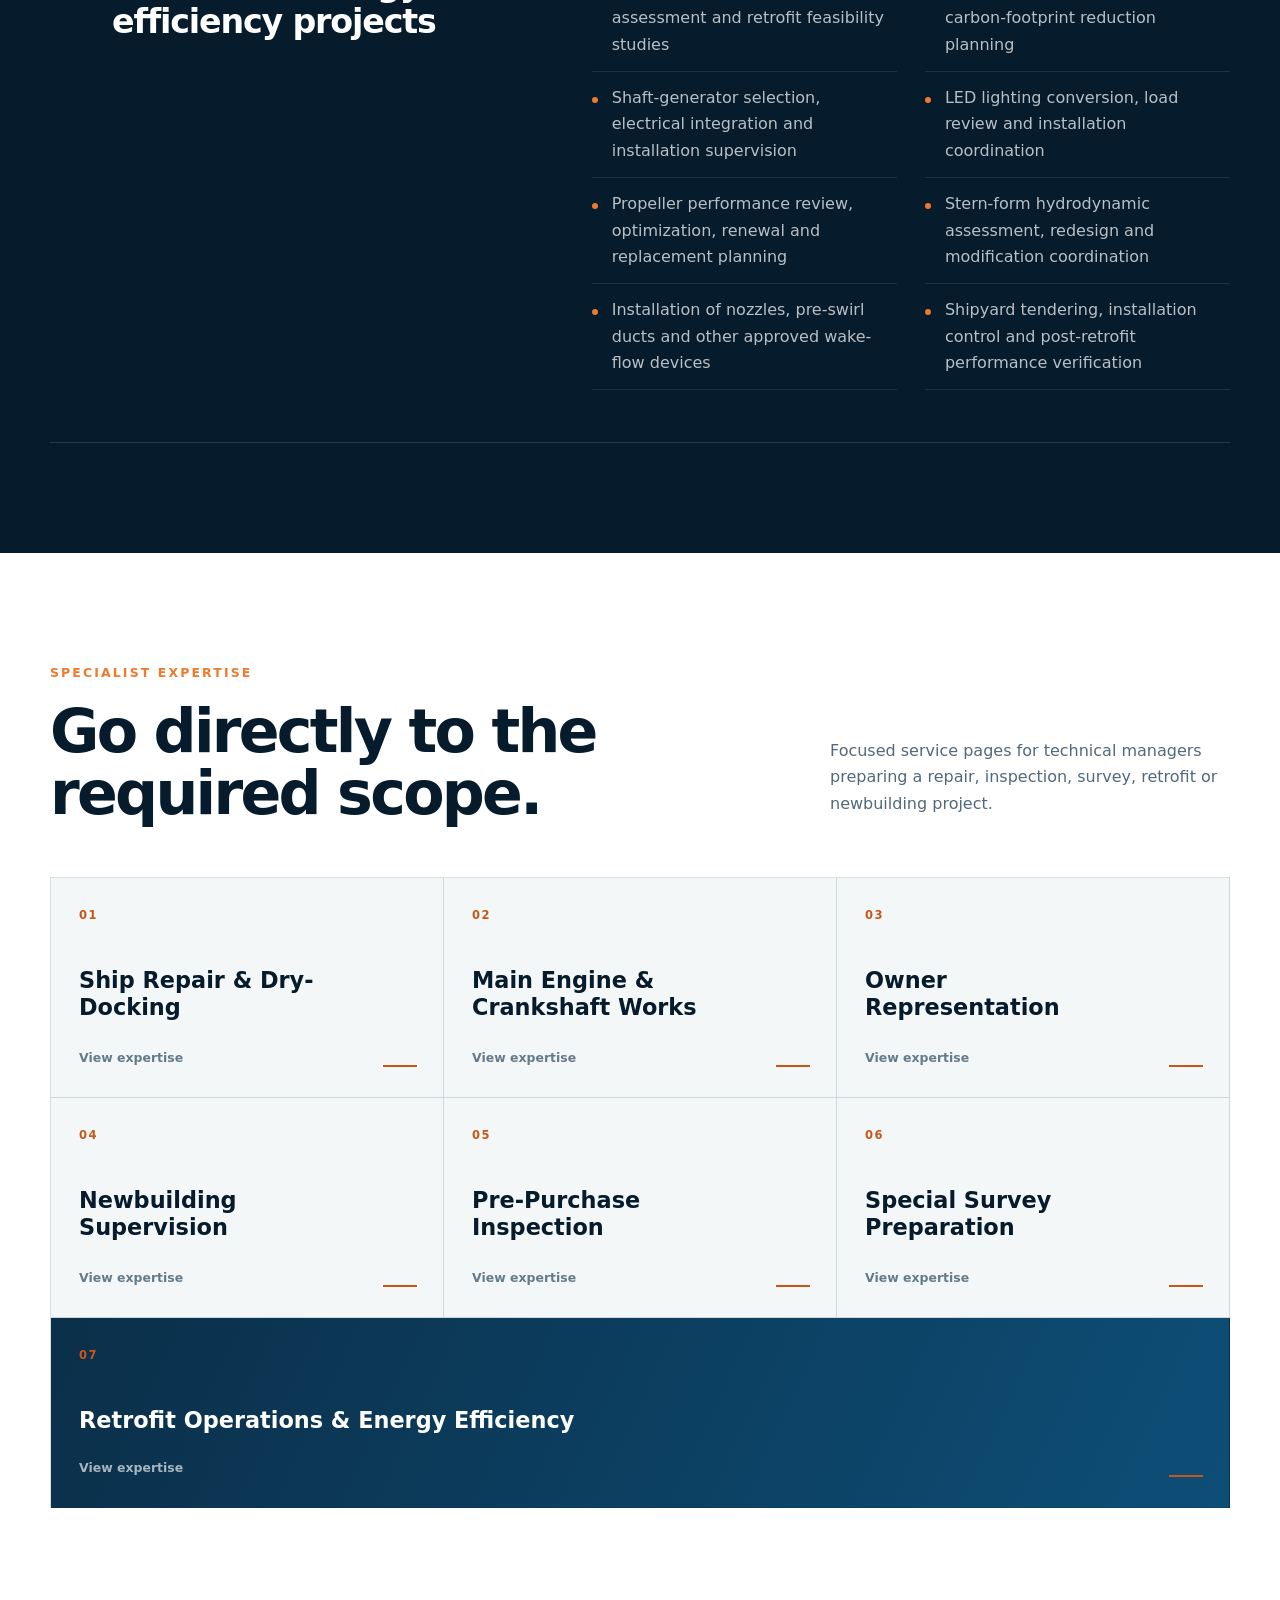
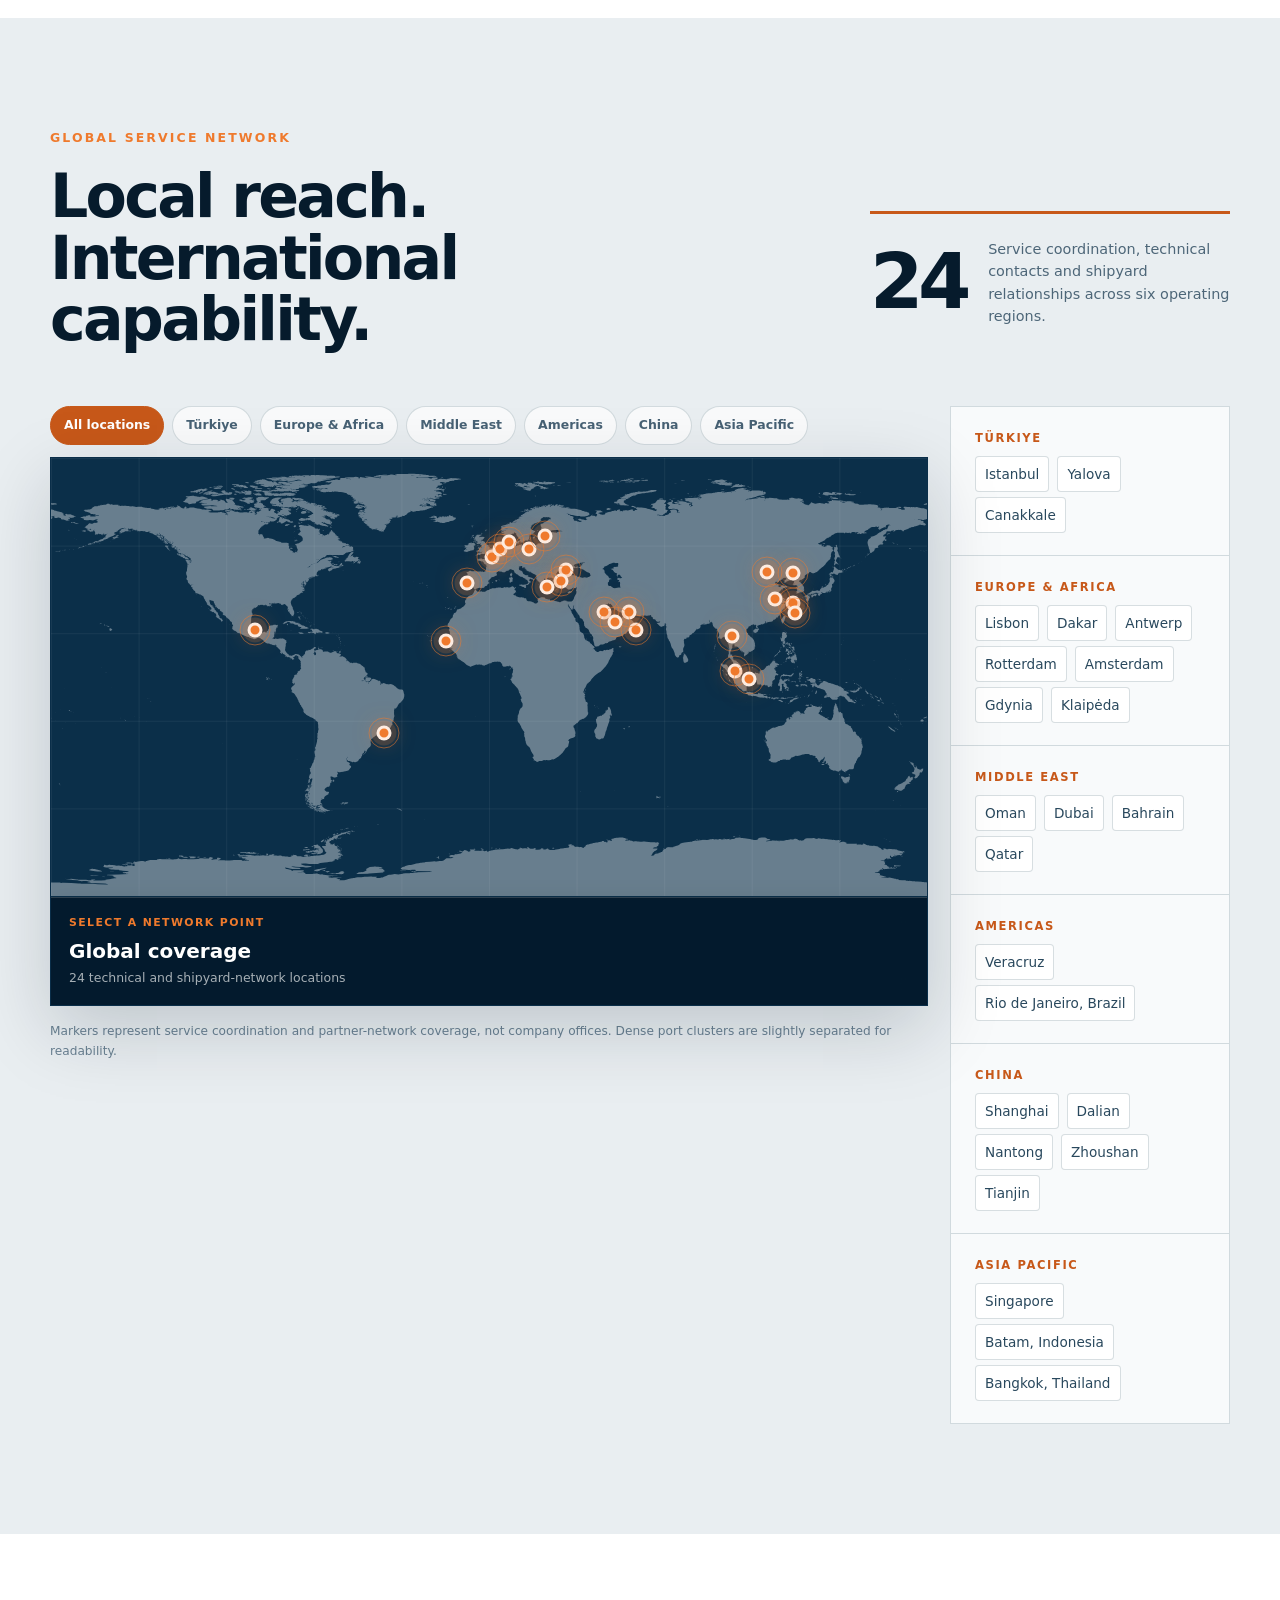
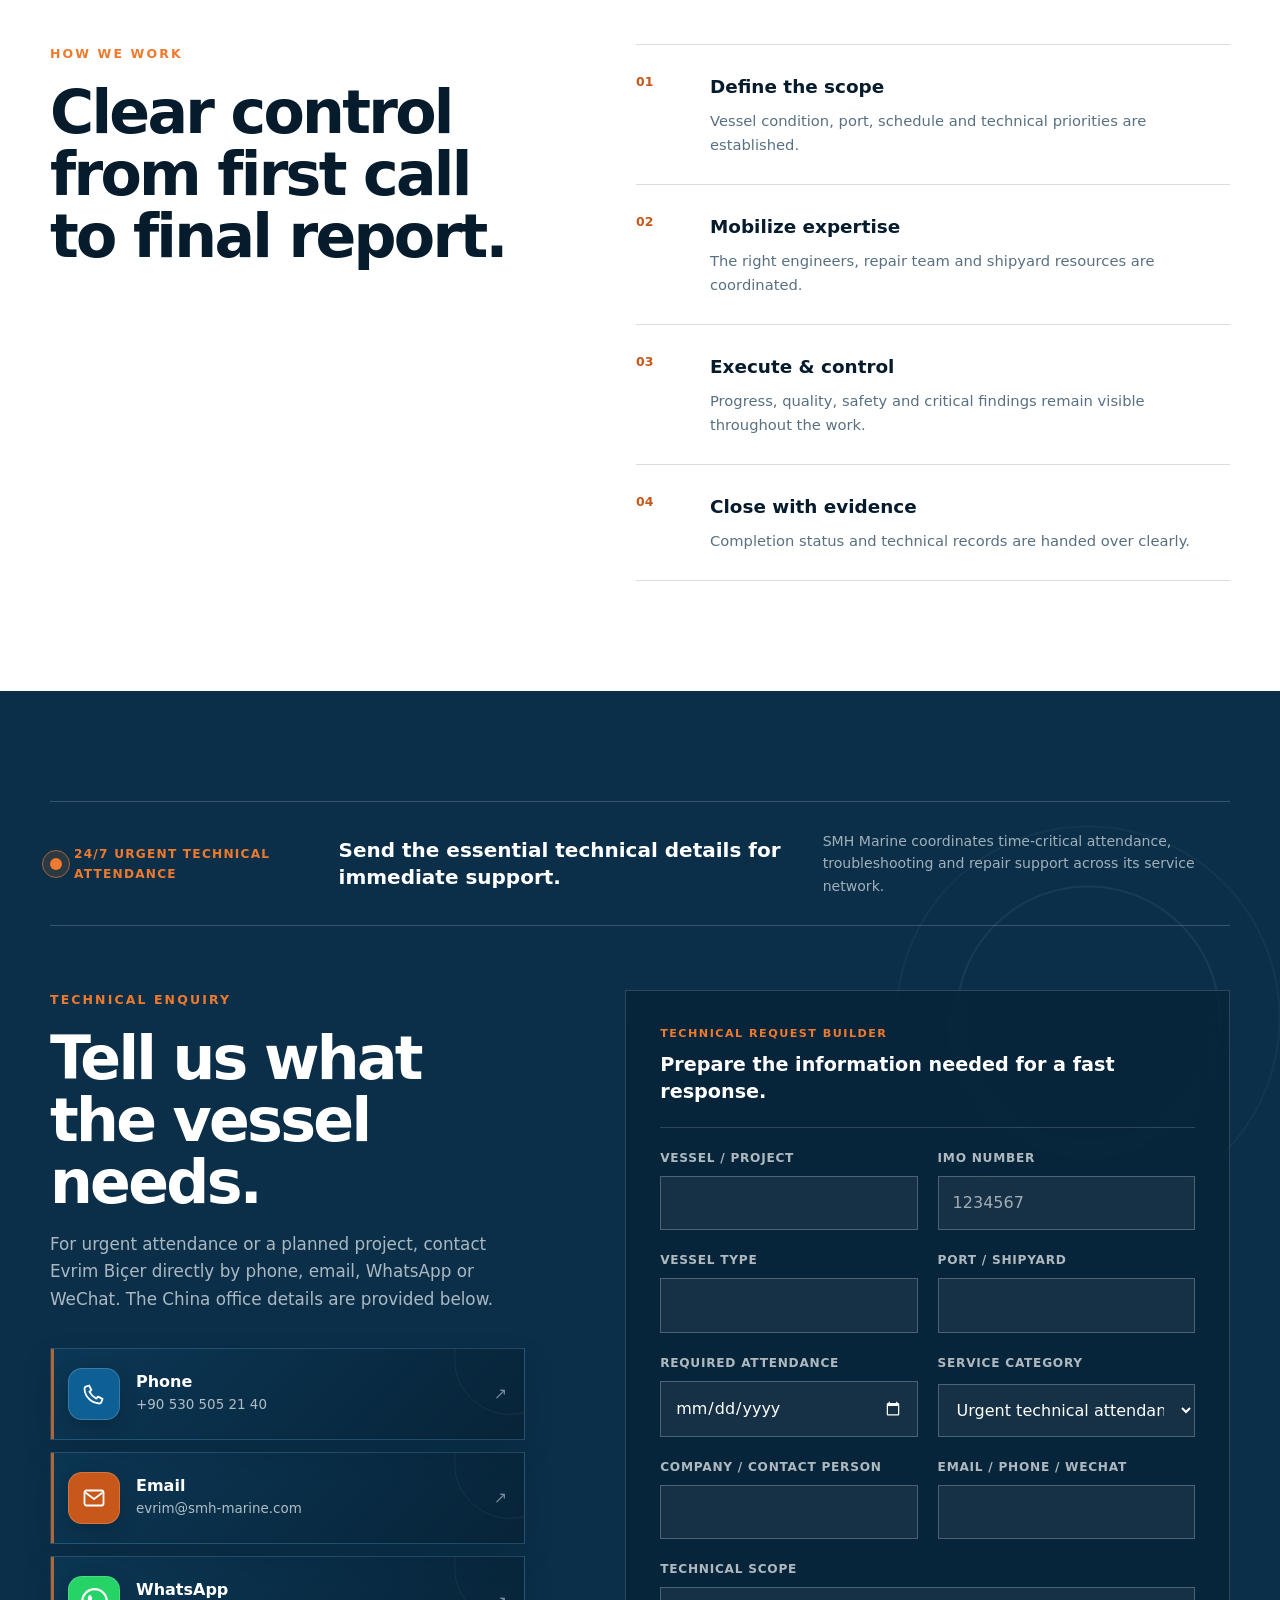
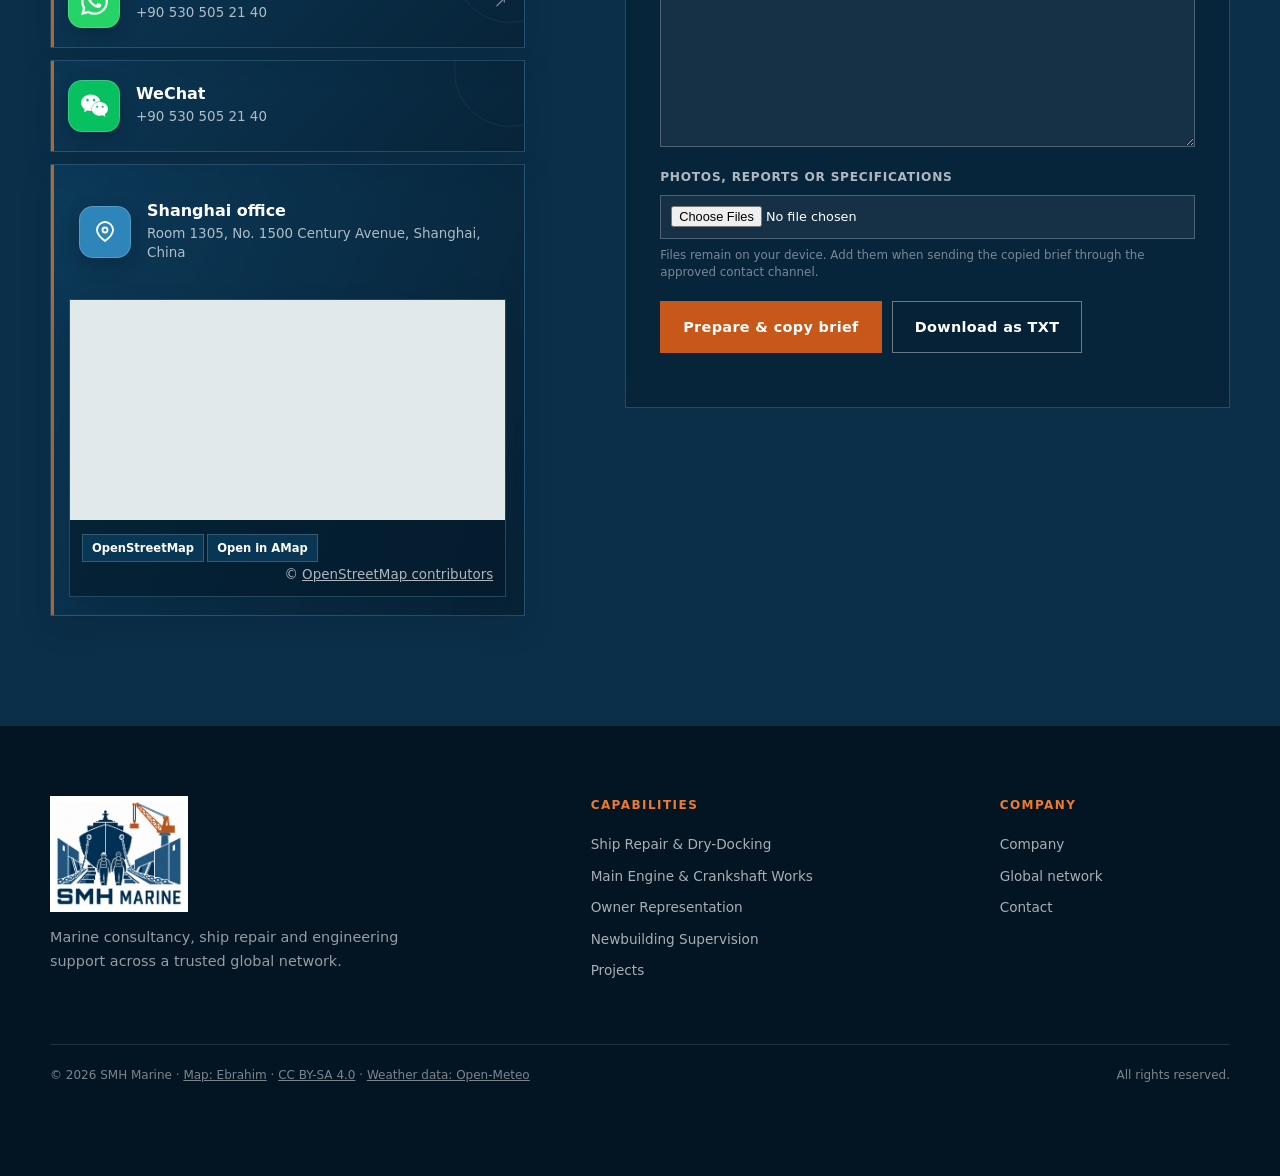
==== commit fc59cf62: "Update home hero with supplied dry-dock image" ====
--- a/index.html
+++ b/index.html
@@ -5,10 +5,96 @@
     <meta name="viewport" content="width=device-width, initial-scale=1" />
     <meta name="description" content="China-headquartered SMH Marine provides ship repair, marine engineering, consultancy and global technical support for shipowners." />
     <meta name="theme-color" content="#061b2c" />
+    <link rel="alternate" type="text/markdown" href="llms.txt" title="SMH Marine AI-readable overview" />
+    <link rel="alternate" type="application/json" href="ai-content.json" title="SMH Marine structured company data" />
     <link rel="icon" type="image/png" href="assets/smh-marine-logo-cropped.png" />
+    <link rel="preload" as="image" href="assets/hero-drydock-bow.webp" type="image/webp" />
     <title>SMH Marine | China-Based Global Marine Engineering</title>
-    <link rel="stylesheet" href="assets/styles.css?v=54" />
-    <script src="assets/app.js?v=55" defer></script>
+    <link rel="stylesheet" href="assets/styles.css?v=60" />
+    <script src="assets/app.js?v=60" defer></script>
+    <script type="application/ld+json">
+      {
+        "@context": "https://schema.org",
+        "@graph": [
+          {
+            "@type": "Organization",
+            "@id": "https://ibrahimtugsan-dot.github.io/smh-marine-test-site/#organization",
+            "name": "SMH Marine",
+            "url": "https://ibrahimtugsan-dot.github.io/smh-marine-test-site/",
+            "logo": "https://ibrahimtugsan-dot.github.io/smh-marine-test-site/assets/smh-marine-logo-cropped.png",
+            "description": "China-headquartered marine engineering, ship repair and owner-side technical consultancy company serving shipowners through a global service network.",
+            "email": "evrim@smh-marine.com",
+            "telephone": "+90 530 505 21 40",
+            "address": {
+              "@type": "PostalAddress",
+              "streetAddress": "Room 1305, No. 1500 Century Avenue",
+              "addressLocality": "Shanghai",
+              "addressCountry": "CN"
+            },
+            "contactPoint": {
+              "@type": "ContactPoint",
+              "contactType": "technical enquiries and urgent attendance",
+              "telephone": "+90 530 505 21 40",
+              "email": "evrim@smh-marine.com",
+              "availableLanguage": ["English", "Turkish"]
+            },
+            "founder": [
+              {
+                "@type": "Person",
+                "name": "Evrim Biçer",
+                "jobTitle": "Co-Founder, Türkiye and Europe Operations"
+              },
+              {
+                "@type": "Person",
+                "name": "Adem Çorbacı",
+                "jobTitle": "Co-Founder, China and Asia Operations"
+              }
+            ],
+            "areaServed": ["China", "Türkiye", "Europe", "Africa", "Middle East", "Americas", "Asia Pacific"],
+            "knowsAbout": [
+              "Ship repair and dry-docking",
+              "Main engine and crankshaft works",
+              "Owner representation",
+              "Newbuilding supervision",
+              "Pre-purchase vessel inspection",
+              "Special Survey preparation",
+              "Marine retrofit and energy efficiency"
+            ],
+            "hasOfferCatalog": {
+              "@type": "OfferCatalog",
+              "name": "SMH Marine specialist services",
+              "itemListElement": [
+                {"@type": "Offer", "itemOffered": {"@type": "Service", "name": "Ship Repair and Dry-Docking", "url": "https://ibrahimtugsan-dot.github.io/smh-marine-test-site/ship-repair.html"}},
+                {"@type": "Offer", "itemOffered": {"@type": "Service", "name": "Main Engine and Crankshaft Works", "url": "https://ibrahimtugsan-dot.github.io/smh-marine-test-site/engine-crankshaft.html"}},
+                {"@type": "Offer", "itemOffered": {"@type": "Service", "name": "Owner Representation", "url": "https://ibrahimtugsan-dot.github.io/smh-marine-test-site/owner-representation.html"}},
+                {"@type": "Offer", "itemOffered": {"@type": "Service", "name": "Newbuilding Supervision", "url": "https://ibrahimtugsan-dot.github.io/smh-marine-test-site/newbuilding.html"}},
+                {"@type": "Offer", "itemOffered": {"@type": "Service", "name": "Pre-Purchase Inspection", "url": "https://ibrahimtugsan-dot.github.io/smh-marine-test-site/pre-purchase.html"}},
+                {"@type": "Offer", "itemOffered": {"@type": "Service", "name": "Special Survey Preparation", "url": "https://ibrahimtugsan-dot.github.io/smh-marine-test-site/special-survey.html"}},
+                {"@type": "Offer", "itemOffered": {"@type": "Service", "name": "Retrofit Operations and Energy Efficiency", "url": "https://ibrahimtugsan-dot.github.io/smh-marine-test-site/retrofit-energy-efficiency.html"}}
+              ]
+            }
+          },
+          {
+            "@type": "WebSite",
+            "@id": "https://ibrahimtugsan-dot.github.io/smh-marine-test-site/#website",
+            "url": "https://ibrahimtugsan-dot.github.io/smh-marine-test-site/",
+            "name": "SMH Marine",
+            "publisher": {"@id": "https://ibrahimtugsan-dot.github.io/smh-marine-test-site/#organization"},
+            "inLanguage": ["en", "tr"]
+          },
+          {
+            "@type": "WebPage",
+            "@id": "https://ibrahimtugsan-dot.github.io/smh-marine-test-site/#webpage",
+            "url": "https://ibrahimtugsan-dot.github.io/smh-marine-test-site/",
+            "name": "SMH Marine | China-Based Global Marine Engineering",
+            "isPartOf": {"@id": "https://ibrahimtugsan-dot.github.io/smh-marine-test-site/#website"},
+            "about": {"@id": "https://ibrahimtugsan-dot.github.io/smh-marine-test-site/#organization"},
+            "mainEntity": {"@id": "https://ibrahimtugsan-dot.github.io/smh-marine-test-site/#organization"},
+            "inLanguage": ["en", "tr"]
+          }
+        ]
+      }
+    </script>
   </head>
   <body>
     <a class="skip-link" href="#main" data-i18n="skipToContent">Skip to content</a>
@@ -35,7 +121,7 @@
 
     <main id="main" tabindex="-1">
       <section class="hero" id="top" aria-labelledby="hero-title">
-        <div class="hero-media" role="img" aria-label="Commercial vessel in dry dock"></div>
+        <div class="hero-media" role="img" aria-label="Large commercial vessel bow in dry dock" data-i18n-aria-label="heroImageLabel"></div>
         <div class="hero-grid" aria-hidden="true"></div>
         <div class="hero-content shell">
           <p class="eyebrow" data-i18n="heroEyebrow">Headquartered in China · Global marine technical services</p>
--- a/assets/styles.css
+++ b/assets/styles.css
@@ -84,7 +84,7 @@
 .menu-toggle { display: none; }
 
 .hero { position: relative; min-height: 880px; display: flex; align-items: center; overflow: hidden; color: white; background: var(--ink); }
-.hero-media { position: absolute; inset: 0; background-image: linear-gradient(90deg, rgba(2,19,32,.98) 0%, rgba(2,23,39,.88) 48%, rgba(2,23,39,.68) 100%), url("drydock-hero.jpg"); background-position: center; background-size: cover; transform: scale(1.015); }
+.hero-media { position: absolute; inset: 0; background-image: linear-gradient(90deg, rgba(2,19,32,.97) 0%, rgba(2,23,39,.86) 43%, rgba(2,23,39,.42) 100%), linear-gradient(0deg, rgba(2,19,32,.38), transparent 56%), url("hero-drydock-bow.webp"); background-position: center; background-size: cover; transform: scale(1.08); transform-origin: 52% 50%; }
 .hero-grid { position: absolute; inset: 0; opacity: .15; background-image: linear-gradient(rgba(255,255,255,.15) 1px, transparent 1px), linear-gradient(90deg, rgba(255,255,255,.15) 1px, transparent 1px); background-size: 64px 64px; mask-image: linear-gradient(to right, black, transparent 85%); }
 .hero::after { position: absolute; right: -110px; top: 125px; width: 390px; height: 390px; border: 1px solid rgba(255,255,255,.18); border-radius: 50%; content: ""; box-shadow: 0 0 0 56px rgba(255,255,255,.035), 0 0 0 112px rgba(255,255,255,.025); }
 .hero-content { position: relative; z-index: 2; padding-top: 84px; padding-right: min(48vw, 600px); }
@@ -358,21 +358,41 @@
 .footer-bottom a { color: inherit; }
 
 .projects-hero { position: relative; min-height: 660px; display: flex; align-items: end; overflow: hidden; color: white; background: var(--ink); }
-.projects-hero-media { position: absolute; inset: 0; background-image: linear-gradient(90deg, rgba(2,19,32,.98), rgba(2,23,39,.78)), url("drydock-hero.jpg"); background-position: center; background-size: cover; }
+.projects-hero-media { position: absolute; inset: 0; background-image: linear-gradient(90deg, rgba(2,19,32,.96), rgba(2,23,39,.66)), url("projects/project-hero-drydocking-aerial-anonymized.webp"); background-position: center 42%; background-size: cover; }
 .projects-hero::after { position: absolute; right: -130px; bottom: -160px; width: 510px; height: 510px; border: 1px solid rgba(255,255,255,.14); border-radius: 50%; content: ""; box-shadow: 0 0 0 70px rgba(255,255,255,.025), 0 0 0 140px rgba(255,255,255,.018); }
 .projects-hero-content { position: relative; z-index: 1; padding-top: 170px; padding-bottom: 92px; }
 .projects-hero h1 { max-width: 860px; margin: 0; font-size: clamp(3.5rem, 7vw, 7rem); letter-spacing: -.06em; line-height: .9; }
 .projects-hero-content > p:last-child { max-width: 700px; margin: 34px 0 0; color: rgba(255,255,255,.72); font-size: 1.08rem; }
 .portfolio-section { background: white; }
-.portfolio-layout { display: grid; grid-template-columns: .9fr 1.1fr; gap: 90px; align-items: start; }
-.portfolio-status { padding-top: 4px; }
-.portfolio-status h2 { max-width: 580px; font-size: clamp(2.5rem, 4.5vw, 4.7rem); }
-.portfolio-status > p:last-child { max-width: 570px; margin: 28px 0 0; color: #516b7d; font-size: 1.03rem; }
-.project-category-grid { display: grid; grid-template-columns: repeat(2, minmax(0,1fr)); border-top: 1px solid var(--line); border-left: 1px solid var(--line); }
-.project-category-grid div { position: relative; display: flex; min-height: 210px; flex-direction: column; justify-content: space-between; padding: 28px; border-right: 1px solid var(--line); border-bottom: 1px solid var(--line); background: var(--paper); }
-.project-category-grid div::after { position: absolute; right: 24px; bottom: 24px; width: 36px; height: 2px; background: var(--orange); content: ""; }
-.project-category-grid span { color: var(--orange); font-size: .76rem; font-weight: 800; letter-spacing: .12em; }
-.project-category-grid strong { max-width: 210px; padding-right: 28px; font-size: 1.35rem; line-height: 1.2; }
+.project-archive-notice { display: grid; grid-template-columns: minmax(280px,.82fr) minmax(0,1.18fr); gap: clamp(36px,6vw,84px); align-items: center; margin-bottom: 64px; padding: clamp(28px,4vw,46px); border-left: 4px solid var(--orange); color: white; background: linear-gradient(118deg, #0b2f49, var(--ink)); box-shadow: 0 20px 55px rgba(3,24,39,.12); }
+.project-archive-notice .section-kicker { margin-bottom: 12px; }
+.project-archive-notice h2 { max-width: 540px; margin: 0; font-size: clamp(1.7rem,2.7vw,2.65rem); line-height: 1.06; letter-spacing: -.035em; }
+.project-archive-notice > p { max-width: 650px; margin: 0; color: rgba(255,255,255,.78); font-size: 1.03rem; line-height: 1.7; }
+.portfolio-intro { display: grid; grid-template-columns: .92fr 1.08fr; gap: clamp(48px, 7vw, 96px); align-items: end; }
+.portfolio-intro h2 { max-width: 590px; font-size: clamp(2.5rem, 4.5vw, 4.7rem); }
+.portfolio-intro-copy > p:first-child { max-width: 620px; margin: 0; color: #38566a; font-size: 1.08rem; }
+.project-privacy-note { max-width: 620px; margin: 28px 0 0; padding: 18px 22px; border-left: 3px solid var(--orange); color: #516b7d; background: #f2f6f7; font-size: .9rem; }
+.project-showcase-section { padding-top: 0; background: #e9f0f3; }
+.project-list { display: grid; gap: 72px; }
+.project-case { overflow: hidden; border: 1px solid rgba(11,47,73,.14); background: white; box-shadow: 0 20px 55px rgba(3,24,39,.09); }
+.project-case-head { display: grid; grid-template-columns: .86fr 1.14fr; gap: clamp(44px, 6vw, 84px); padding: clamp(38px, 5vw, 64px); }
+.project-case-kicker { margin: 0 0 18px; color: var(--orange); font-size: .72rem; font-weight: 850; letter-spacing: .14em; line-height: 1.35; text-transform: uppercase; }
+.project-case h2 { max-width: 500px; margin: 0; font-size: clamp(2.15rem, 3.4vw, 3.65rem); line-height: .98; letter-spacing: -.045em; }
+.project-case-head > div:last-child > p { max-width: 620px; margin: 0; color: #38566a; font-size: 1.03rem; }
+.project-scope-list { display: grid; margin: 28px 0 0; padding: 0; list-style: none; }
+.project-scope-list li { position: relative; padding: 13px 0 13px 25px; border-top: 1px solid var(--line); color: var(--ink-soft); font-size: .92rem; font-weight: 700; }
+.project-scope-list li::before { position: absolute; top: 1.55em; left: 0; width: 12px; height: 2px; background: var(--orange); content: ""; }
+.project-gallery { display: grid; grid-template-columns: repeat(4, minmax(0, 1fr)); grid-template-rows: repeat(2, minmax(210px, 22vw)); max-height: 660px; background: var(--ink); }
+.project-photo { position: relative; min-height: 0; margin: 0; overflow: hidden; border: 1px solid rgba(255,255,255,.12); background: var(--ink); }
+.project-photo-feature { grid-column: span 2; grid-row: span 2; }
+.project-gallery-four .project-photo:last-child { grid-column: span 2; }
+.project-gallery-three .project-photo:not(:first-child) { grid-column: span 2; }
+.project-photo img { width: 100%; height: 100%; object-fit: cover; transition: transform .65s ease, filter .65s ease; }
+.project-photo::after { position: absolute; inset: 45% 0 0; pointer-events: none; background: linear-gradient(transparent, rgba(2,19,32,.82)); content: ""; }
+.project-photo figcaption { position: absolute; z-index: 1; right: 0; bottom: 0; left: 0; padding: 38px 20px 17px; color: rgba(255,255,255,.93); font-size: .78rem; font-weight: 750; letter-spacing: .015em; line-height: 1.35; }
+.project-photo:hover img { transform: scale(1.025); filter: saturate(1.06); }
+.project-gallery-archive { grid-template-columns: repeat(4, minmax(0, 1fr)); grid-template-rows: none; max-height: none; margin-top: 1px; }
+.project-gallery-archive .project-photo { height: clamp(220px, 20vw, 300px); }
 .project-cta-section { color: white; background: linear-gradient(120deg, var(--ink-soft), var(--ink)); }
 .project-cta { display: grid; grid-template-columns: 1fr .8fr; gap: 90px; align-items: end; }
 .project-cta p { max-width: 520px; margin: 0 0 28px; color: rgba(255,255,255,.68); }
@@ -420,6 +440,7 @@
 
 @media (max-width: 1120px) {
   .hero { min-height: 0; grid-template-columns: minmax(0,1fr); align-items: start; padding-top: 185px; }
+  .hero-media { background-position: 52% center; transform: scale(1.07); }
   .hero-content { padding: 0; }
   .hero-content h1, .hero-copy { max-width: 760px; }
   .hero-network { inset: auto; width: min(760px, 100%); margin: 36px auto 0; transform: none; }
@@ -460,7 +481,10 @@
   .process-grid, .contact-grid, .detail-scope-grid, .detail-cta-grid { grid-template-columns: 1fr; gap: 48px; }
   .detail-promise { position: static; }
   .urgent-callout { grid-template-columns: 1fr; gap: 18px; }
-  .portfolio-layout, .project-cta { grid-template-columns: 1fr; gap: 46px; }
+  .project-archive-notice, .portfolio-intro, .project-case-head, .project-cta { grid-template-columns: 1fr; gap: 32px; }
+  .project-gallery { grid-template-rows: repeat(2, minmax(185px, 30vw)); }
+  .project-gallery-archive { grid-template-columns: repeat(3, minmax(0, 1fr)); grid-template-rows: none; }
+  .project-gallery-archive .project-photo { height: 230px; }
   .footer-grid { grid-template-columns: 1.3fr 1fr 1fr; gap: 34px; }
   .profile-card { grid-template-columns: minmax(0,.8fr) minmax(0,1.2fr); min-height: 640px; }
 }
@@ -479,6 +503,7 @@
   .site-header { top: 40px; }
   .site-header.is-scrolled { top: 8px; }
   .hero { min-height: 0; padding: 150px 14px 0; }
+  .hero-media { background-image: linear-gradient(90deg, rgba(2,19,32,.93), rgba(2,23,39,.62)), linear-gradient(0deg, rgba(2,19,32,.58), transparent 60%), url("hero-drydock-bow.webp"); background-position: 51% center; transform: scale(1.06); }
   .hero::after { display: none; }
   .hero-grid { opacity: .1; }
   .hero-content { padding-top: 0; }
@@ -496,7 +521,7 @@
   .hero-facts span { font-size: .72rem; }
   .section { padding: 76px 0; }
   .china-lead h2, .owner-advantage-lead h2 { font-size: clamp(1.9rem, 8.2vw, 2.45rem); line-height: 1.11; }
-  .china-lead > p:last-child, .owner-advantage-body > p, .intro-copy p, .contact-copy, .projects-hero-content > p:last-child, .portfolio-status > p:last-child, .detail-hero-content > p:last-child, .detail-promise > p:last-child { font-size: 1rem; line-height: 1.65; }
+  .china-lead > p:last-child, .owner-advantage-body > p, .intro-copy p, .contact-copy, .projects-hero-content > p:last-child, .portfolio-intro-copy > p:first-child, .detail-hero-content > p:last-child, .detail-promise > p:last-child { font-size: 1rem; line-height: 1.65; }
   .china-proof { padding: 26px 22px; }
   .china-metrics { grid-template-columns: 1fr; }
   .china-metrics div, .china-metrics div:first-child { padding: 18px 0; border-right: 0; border-bottom: 1px solid rgba(255,255,255,.12); }
@@ -528,7 +553,7 @@
   .network-summary strong { font-size: 3.5rem; }
   .map-detail { inset: auto; min-width: 0; padding: 14px; }
   .location-index { grid-template-columns: 1fr; }
-  .contact-channels, .project-category-grid { grid-template-columns: 1fr; }
+  .contact-channels { grid-template-columns: 1fr; }
   .contact-channel-address { grid-template-columns: 1fr; min-height: 0; }
   .office-address-copy { padding: 10px 4px 14px; }
   .office-map { grid-template-rows: 210px auto; }
@@ -538,7 +563,20 @@
   .projects-hero-content { padding-top: 150px; padding-bottom: 70px; }
   .projects-hero h1, .detail-hero h1 { font-size: clamp(2.25rem, 9.8vw, 3.15rem); line-height: 1.03; letter-spacing: -.03em; }
   html[lang="tr"] .projects-hero h1, html[lang="tr"] .detail-hero h1 { font-size: clamp(2.1rem, 9.2vw, 2.9rem); line-height: 1.06; letter-spacing: -.02em; }
-  .portfolio-status h2, .detail-promise h2 { font-size: clamp(1.9rem, 8.2vw, 2.45rem); line-height: 1.11; }
+  .portfolio-intro h2, .detail-promise h2 { font-size: clamp(1.9rem, 8.2vw, 2.45rem); line-height: 1.11; }
+  .project-archive-notice { margin-bottom: 42px; padding: 26px 22px; }
+  .project-archive-notice h2 { font-size: clamp(1.65rem,7.5vw,2.1rem); line-height: 1.1; }
+  .project-archive-notice > p { font-size: 1rem; line-height: 1.65; }
+  .project-list { gap: 36px; }
+  .project-case-head { gap: 24px; padding: 30px 20px; }
+  .project-case h2 { font-size: clamp(1.85rem, 8vw, 2.4rem); line-height: 1.08; letter-spacing: -.025em; }
+  .project-privacy-note { margin-top: 22px; padding: 16px 18px; }
+  .project-gallery { grid-template-columns: repeat(2, minmax(0,1fr)); grid-template-rows: none; max-height: none; }
+  .project-photo, .project-photo-feature, .project-gallery-four .project-photo:last-child, .project-gallery-three .project-photo:not(:first-child) { grid-column: auto; grid-row: auto; height: 180px; }
+  .project-photo-feature { grid-column: 1 / -1; height: 260px; }
+  .project-gallery-archive { grid-template-columns: repeat(2, minmax(0,1fr)); }
+  .project-gallery-archive .project-photo { height: 180px; }
+  .project-photo figcaption { padding: 30px 12px 12px; font-size: .7rem; }
   .enquiry-builder { grid-template-columns: 1fr; padding: 24px; }
   .enquiry-builder input, .enquiry-builder textarea, .enquiry-builder select { min-height: 48px; font-size: 16px; line-height: 1.35; }
   .enquiry-builder textarea { min-height: 150px; }
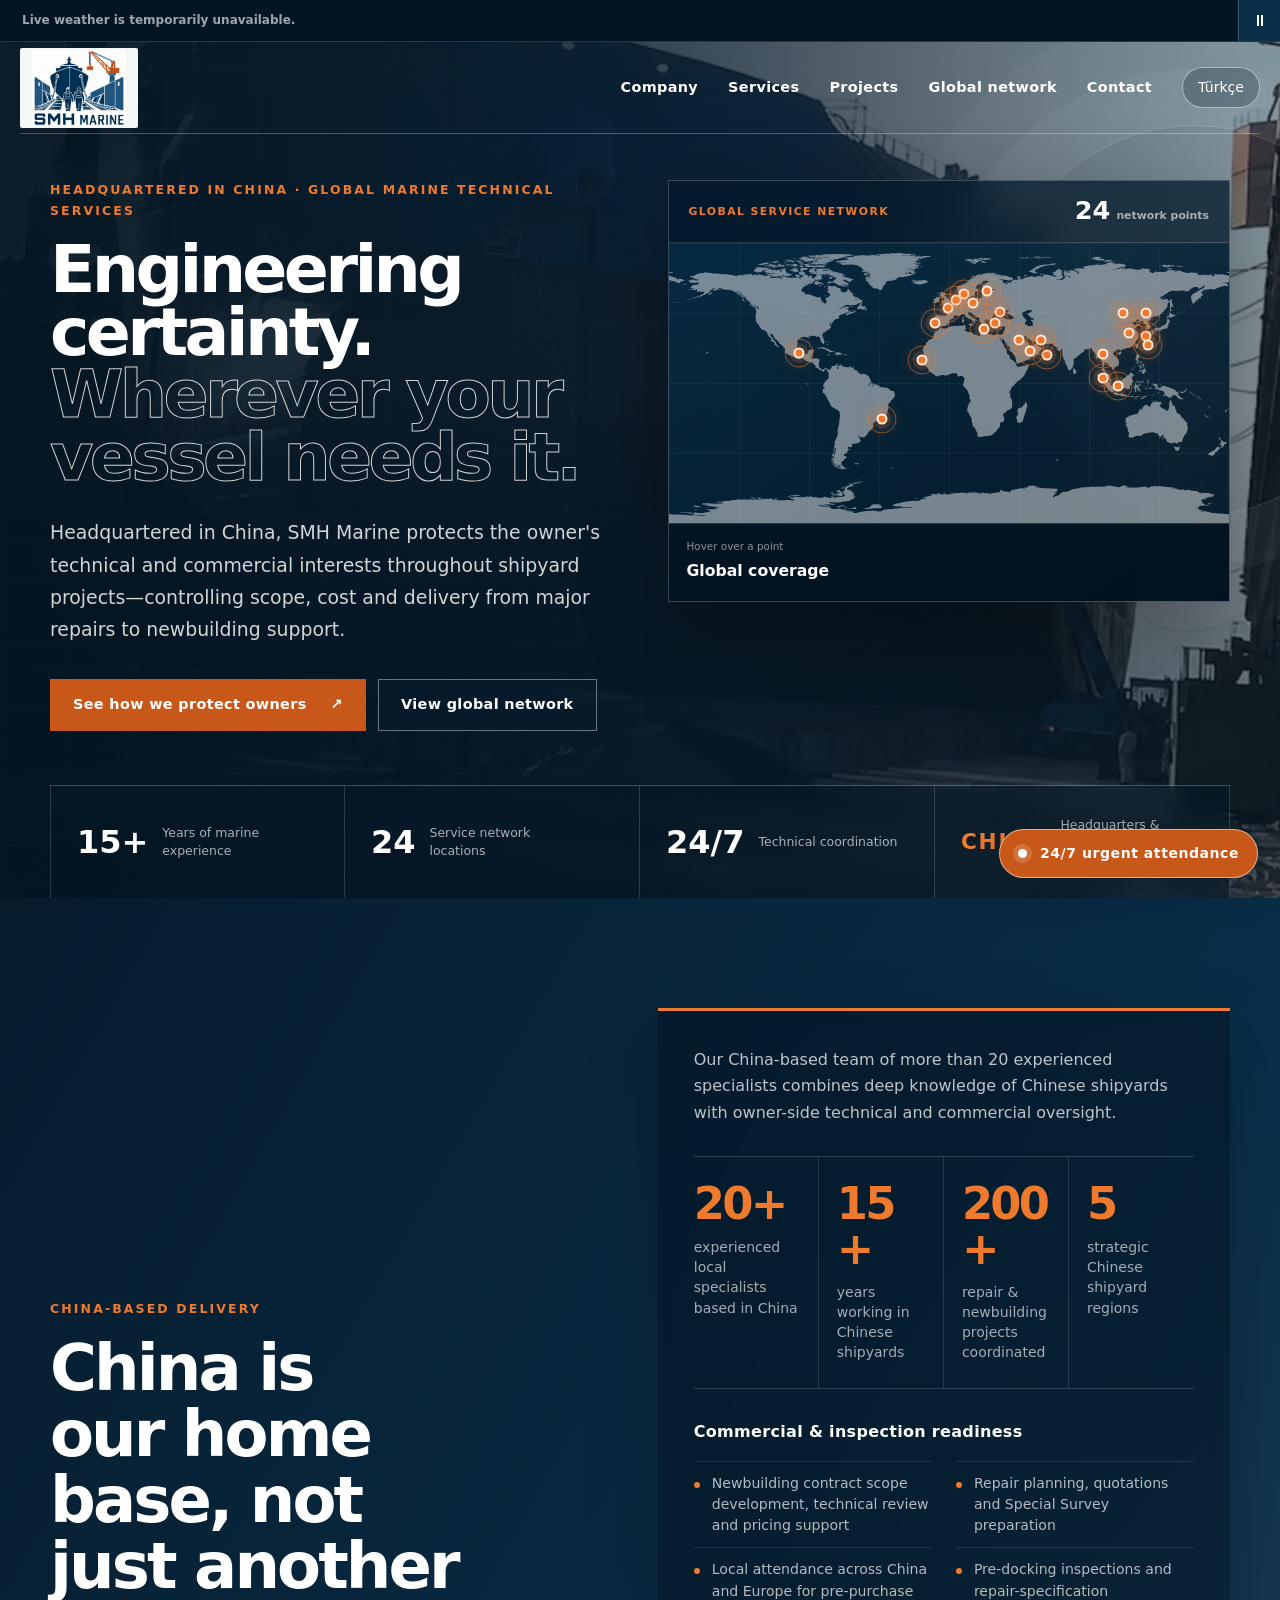
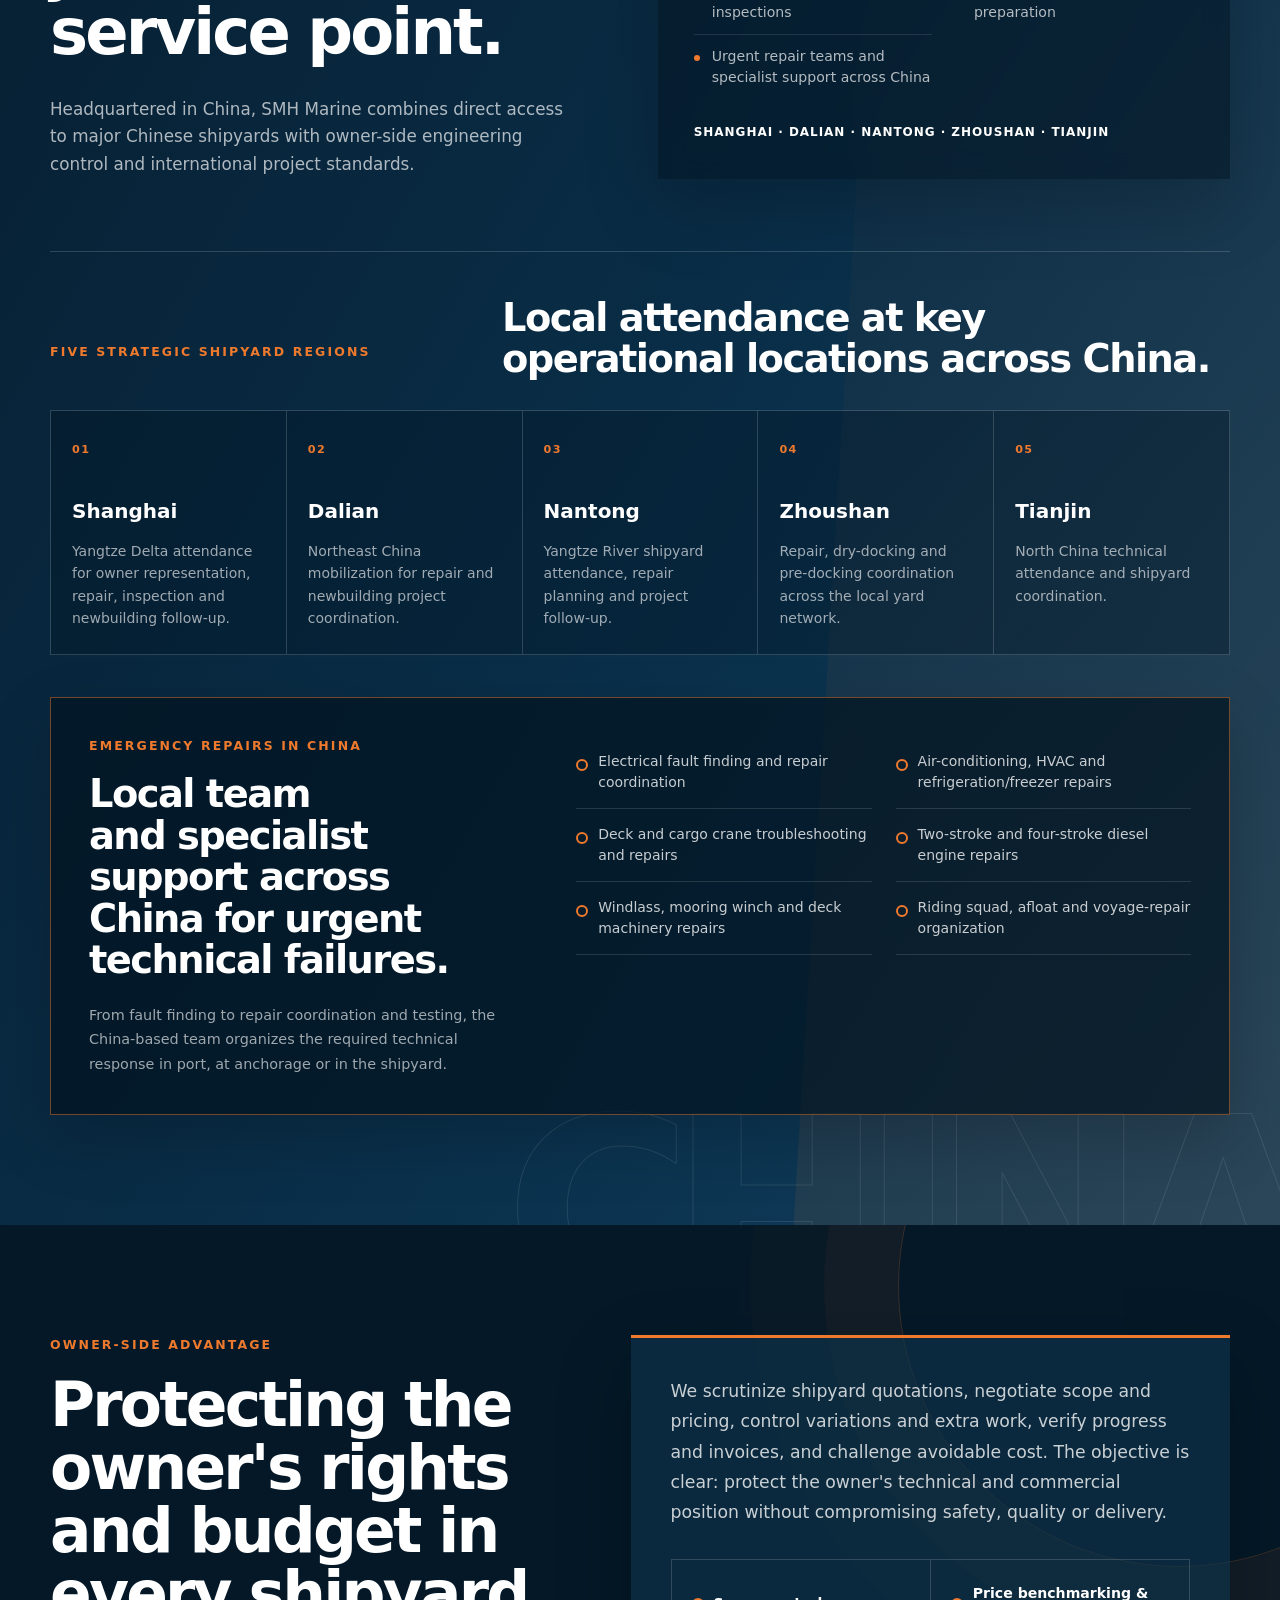
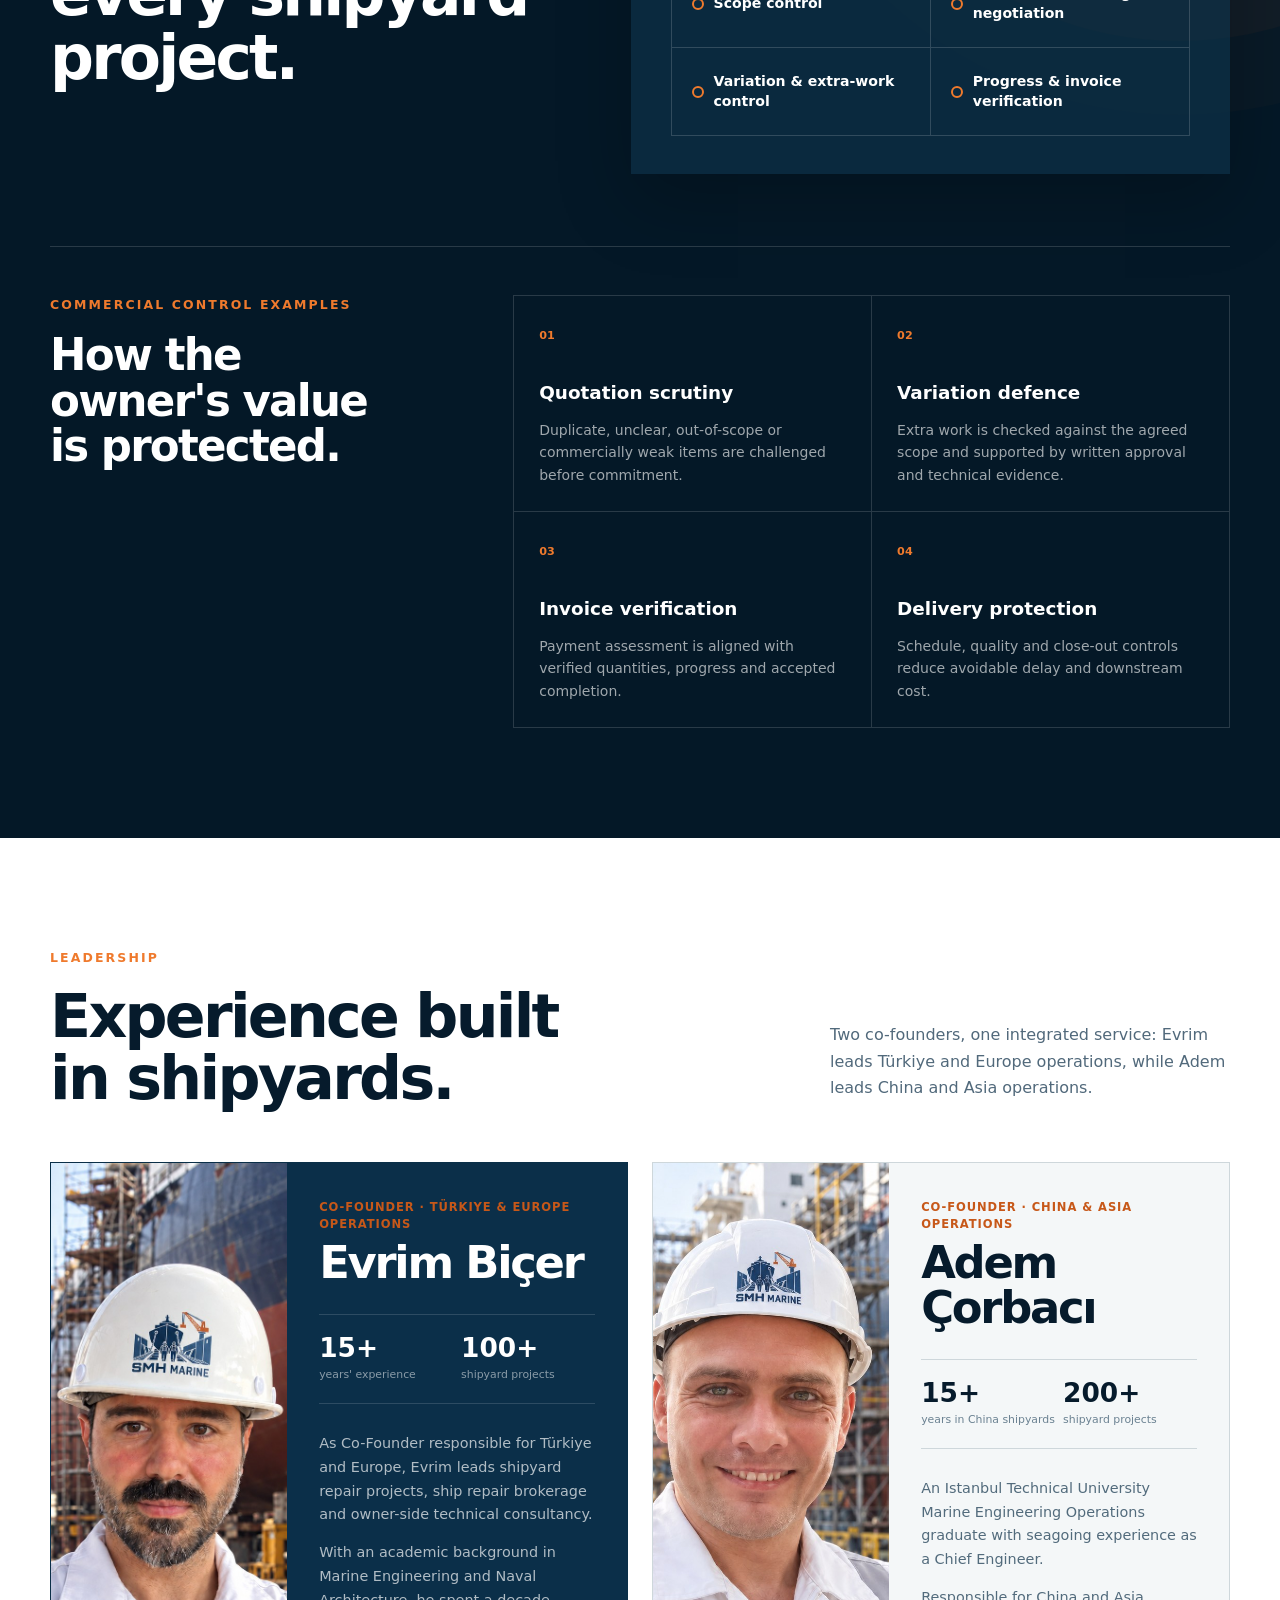
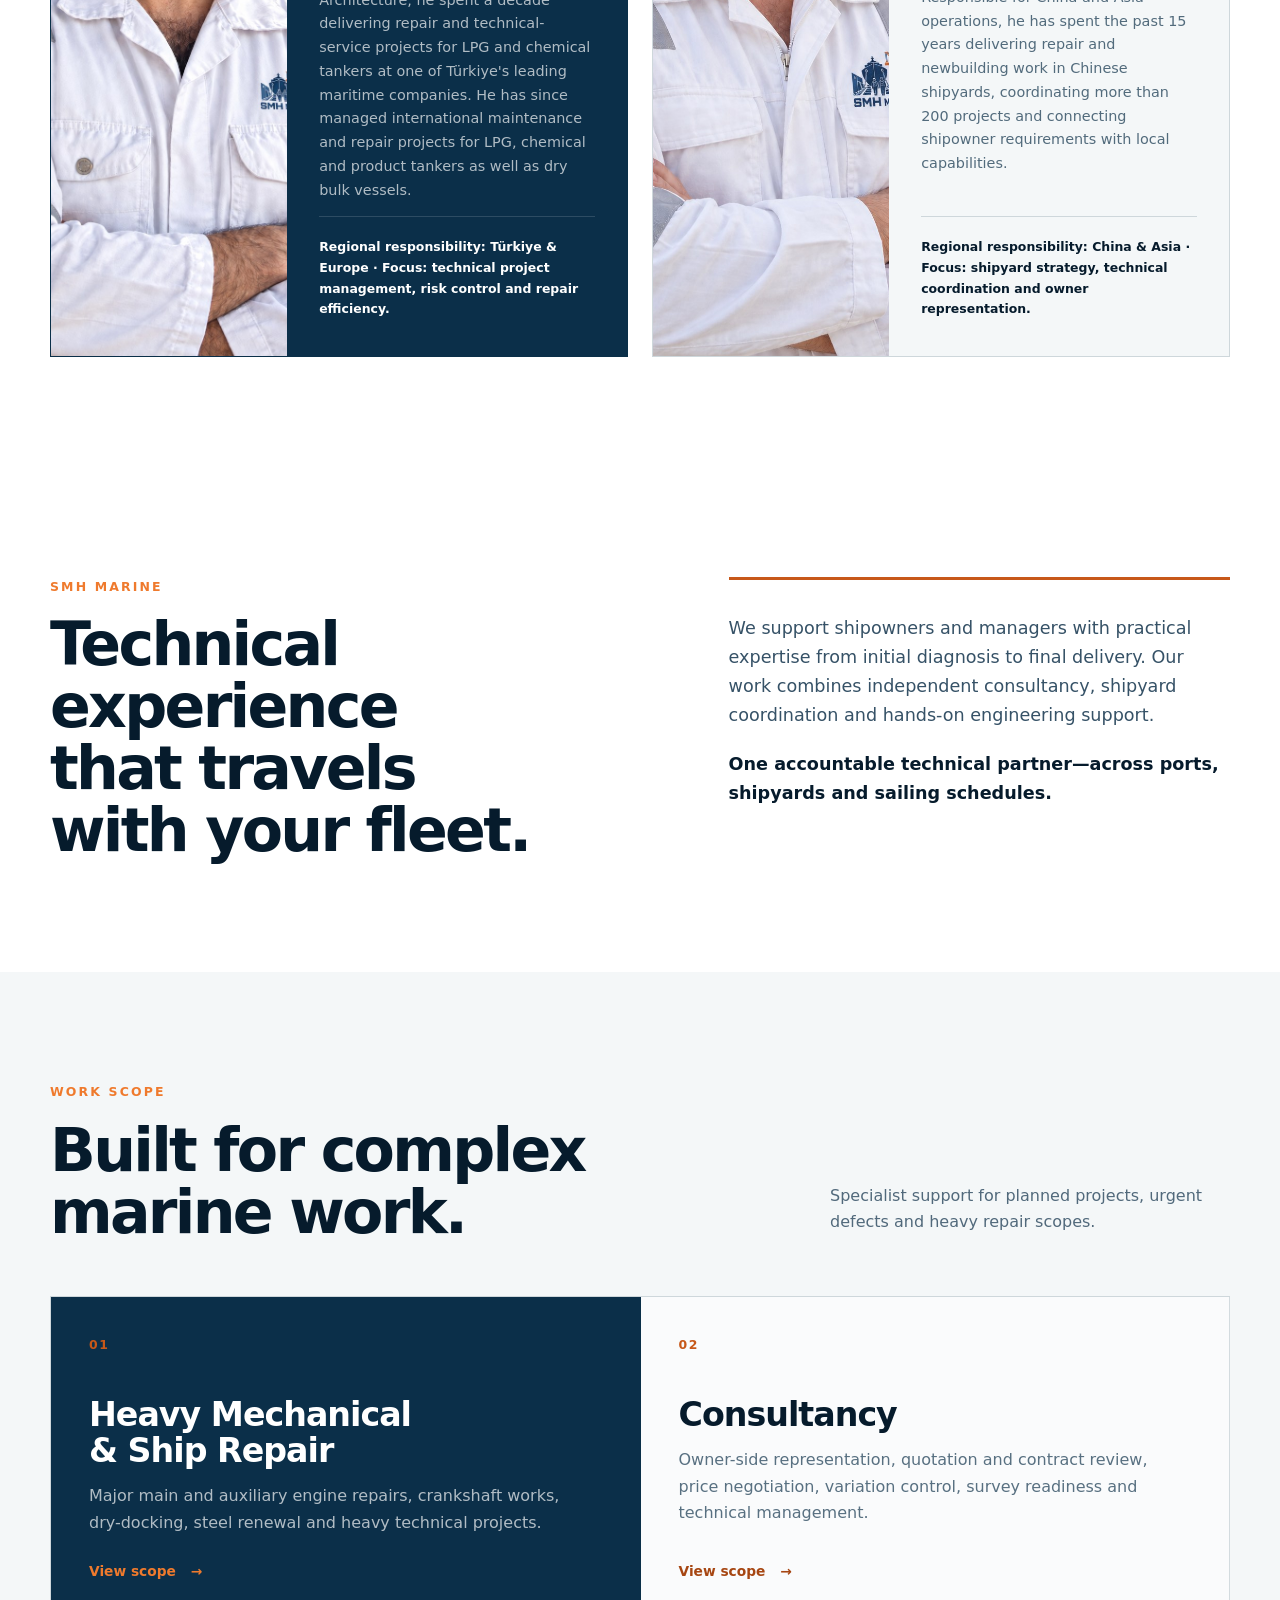
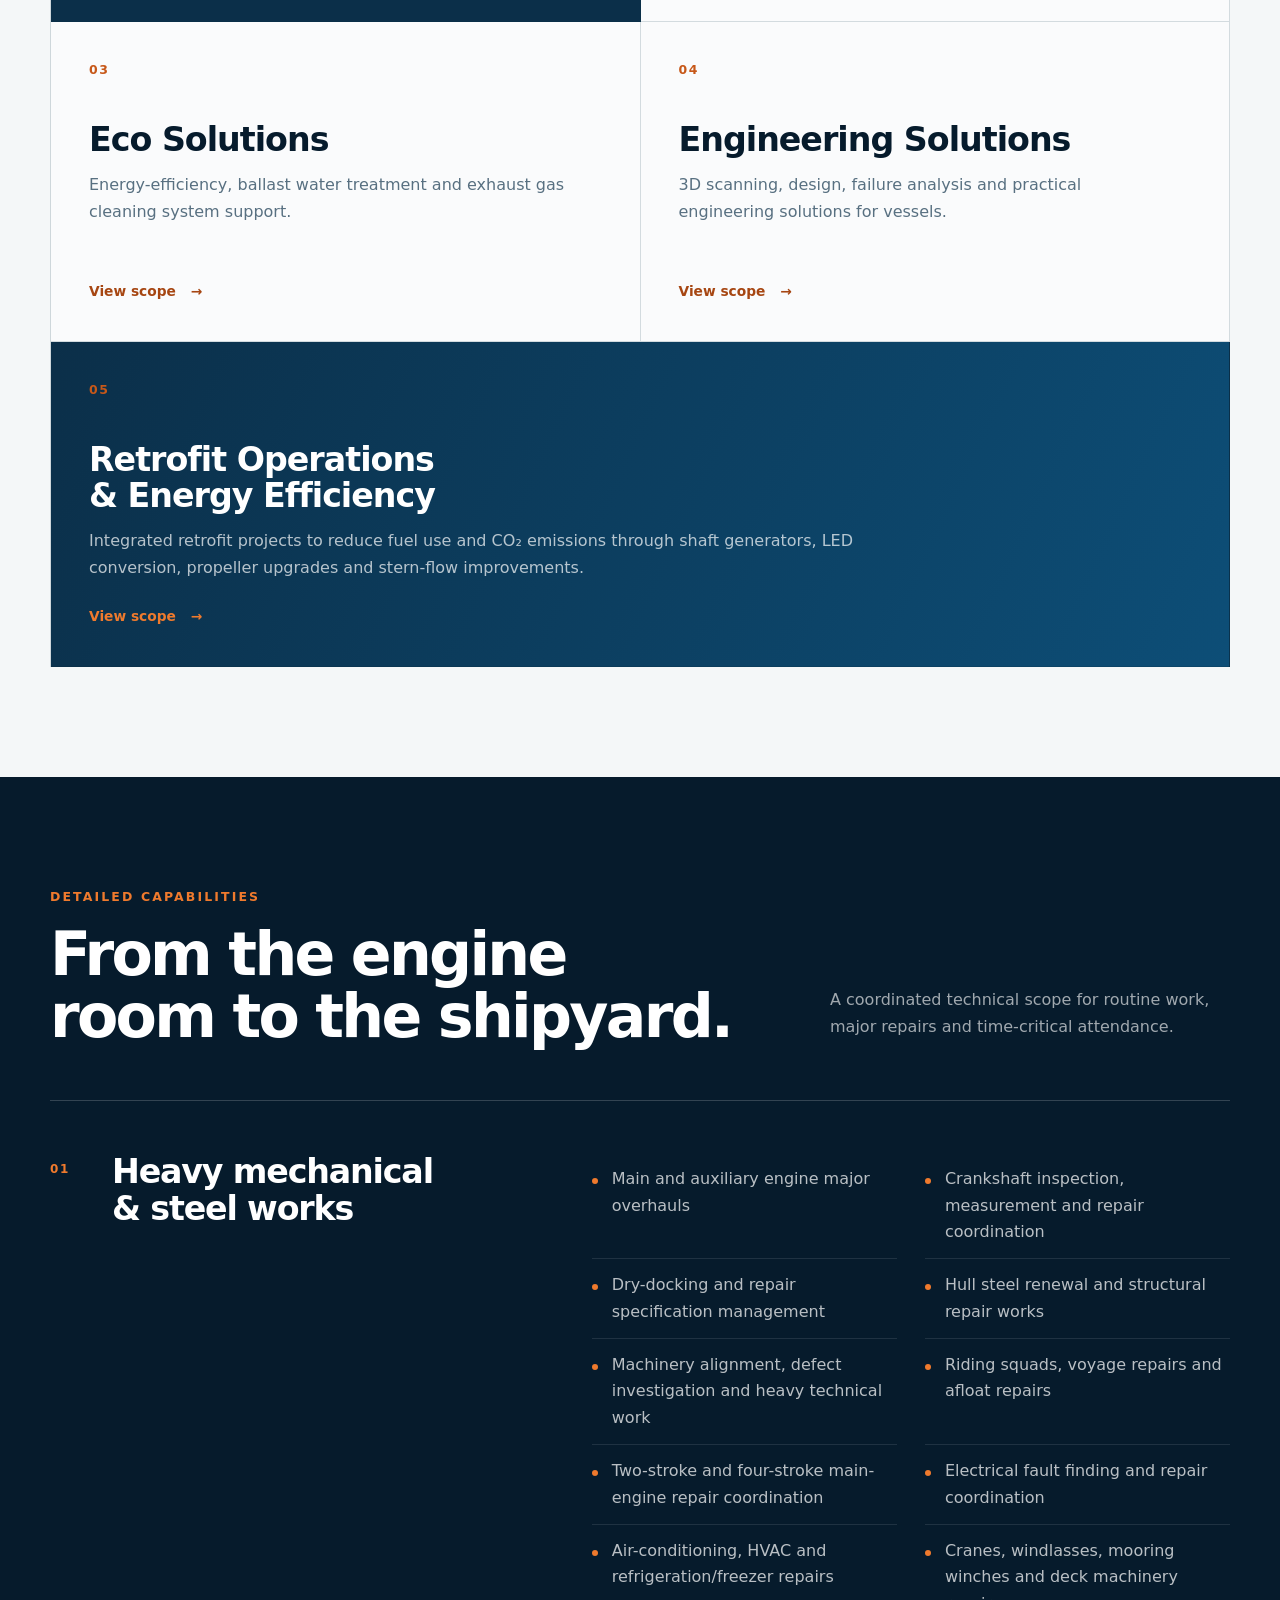
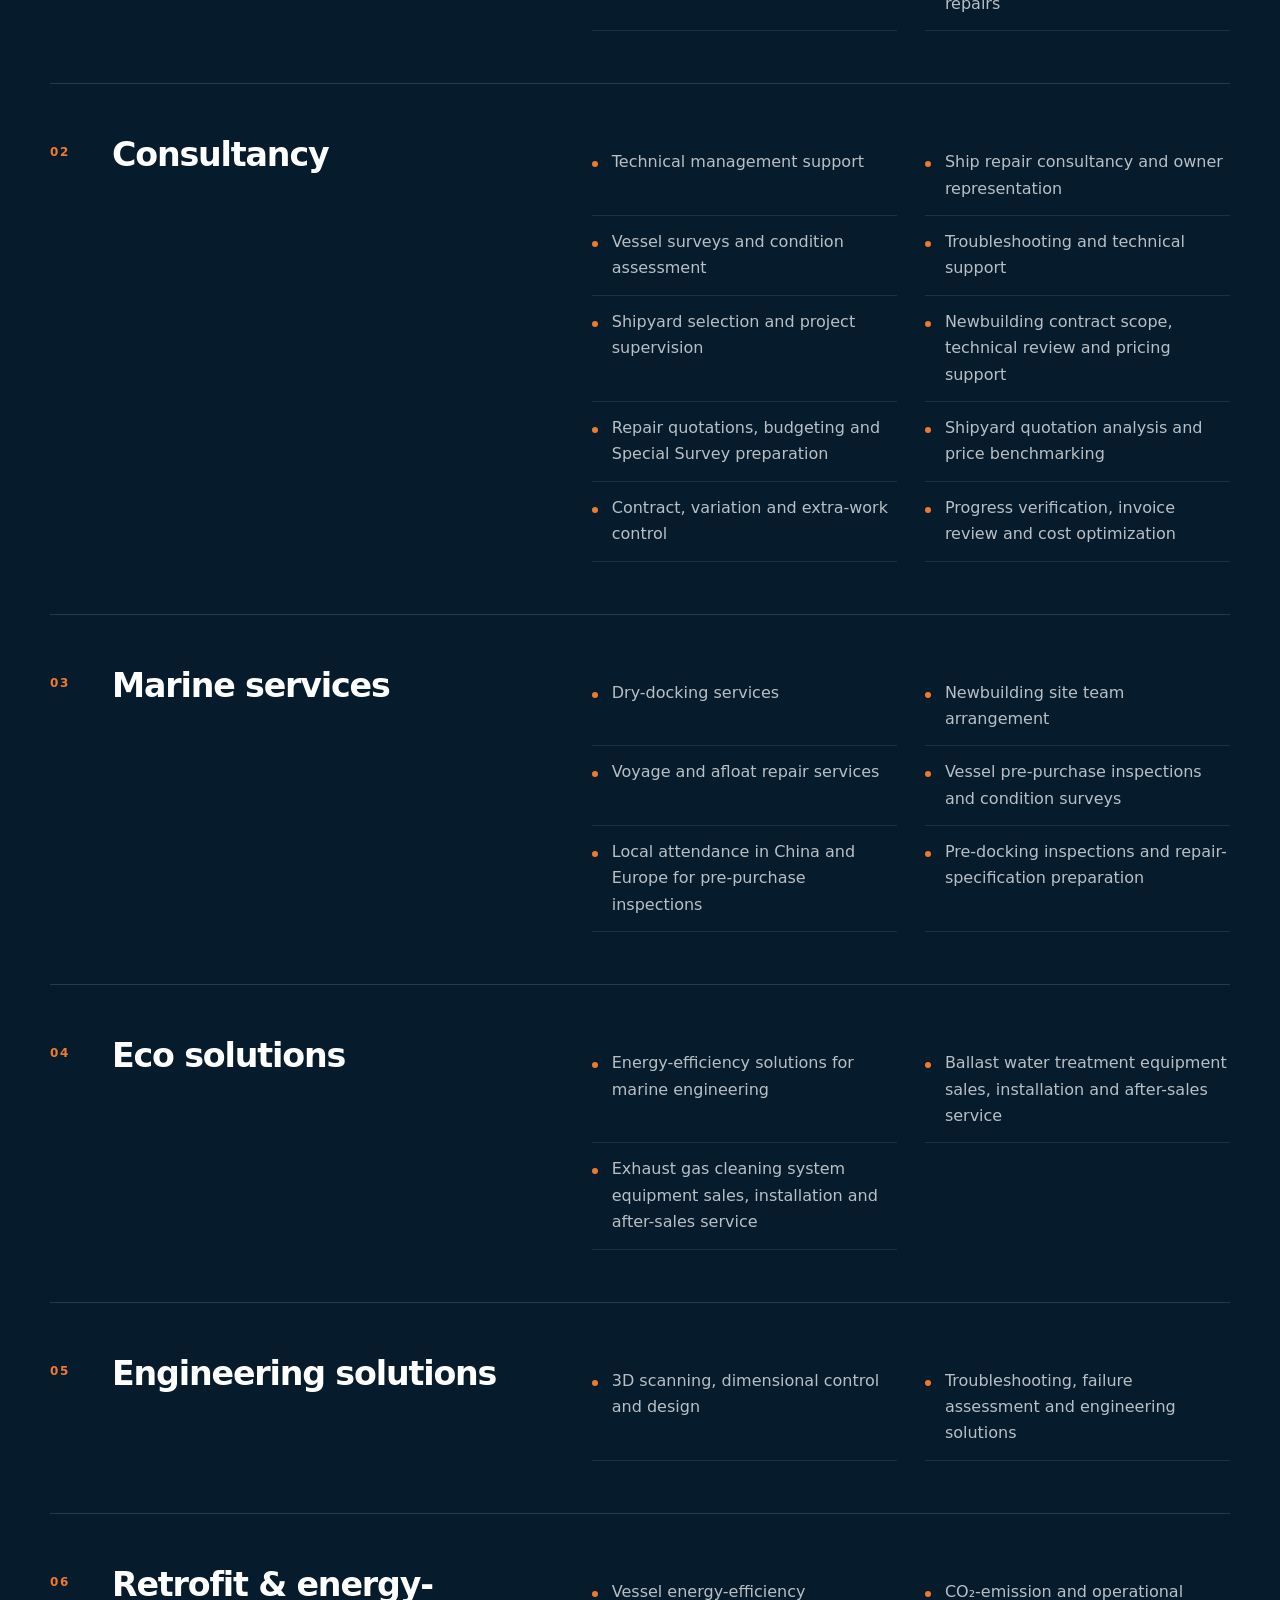
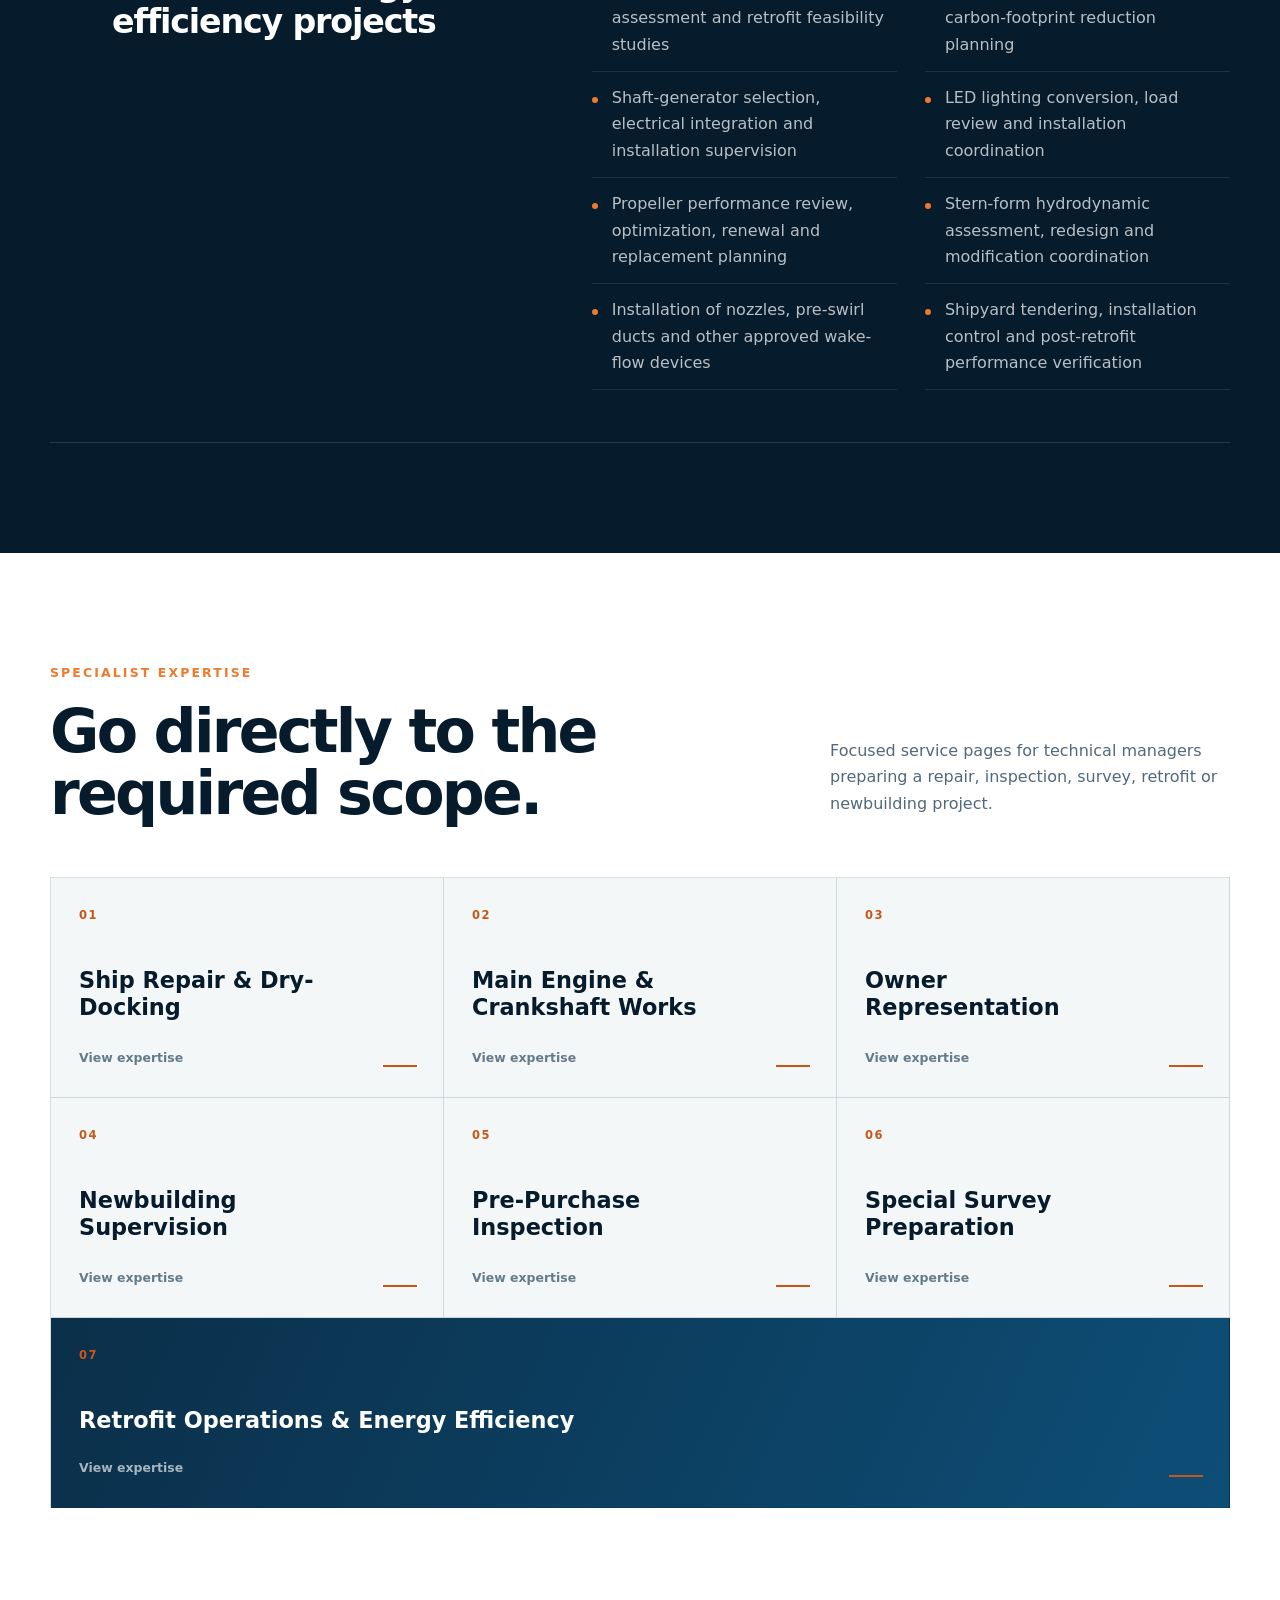
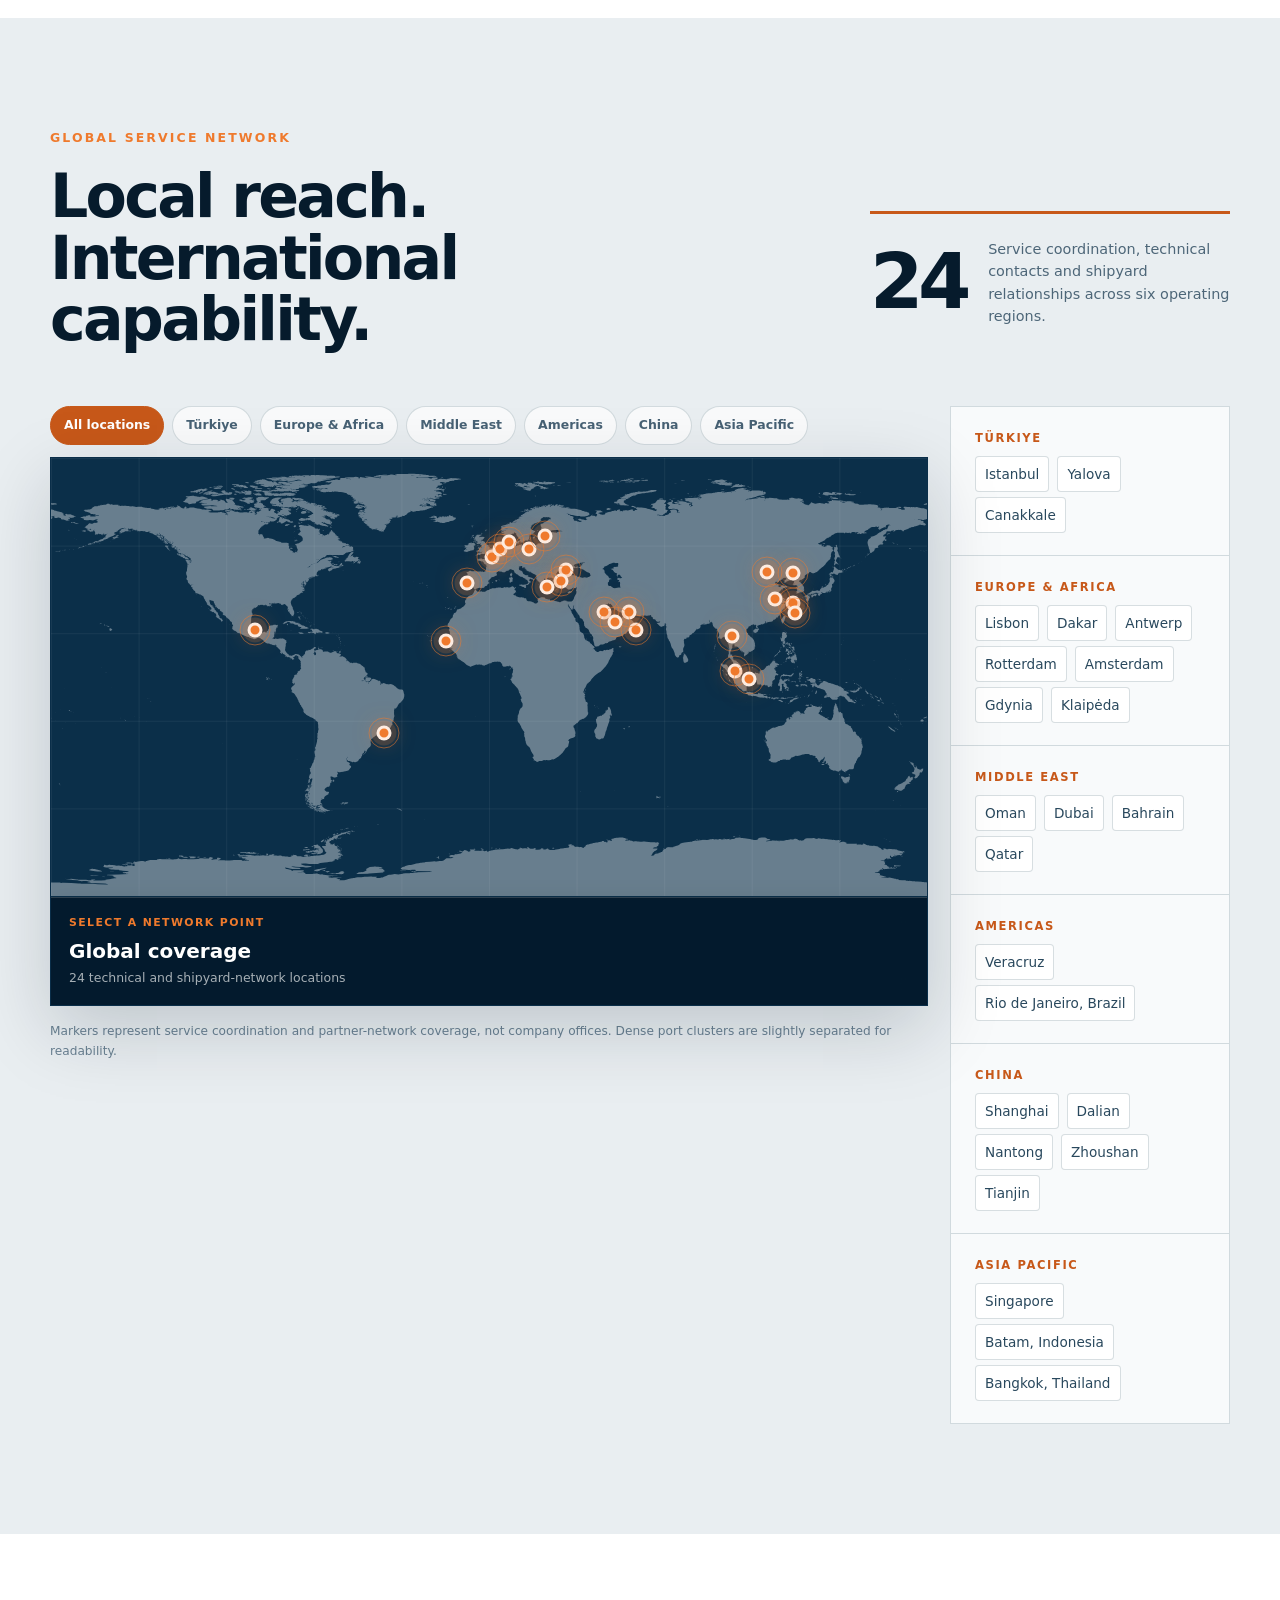
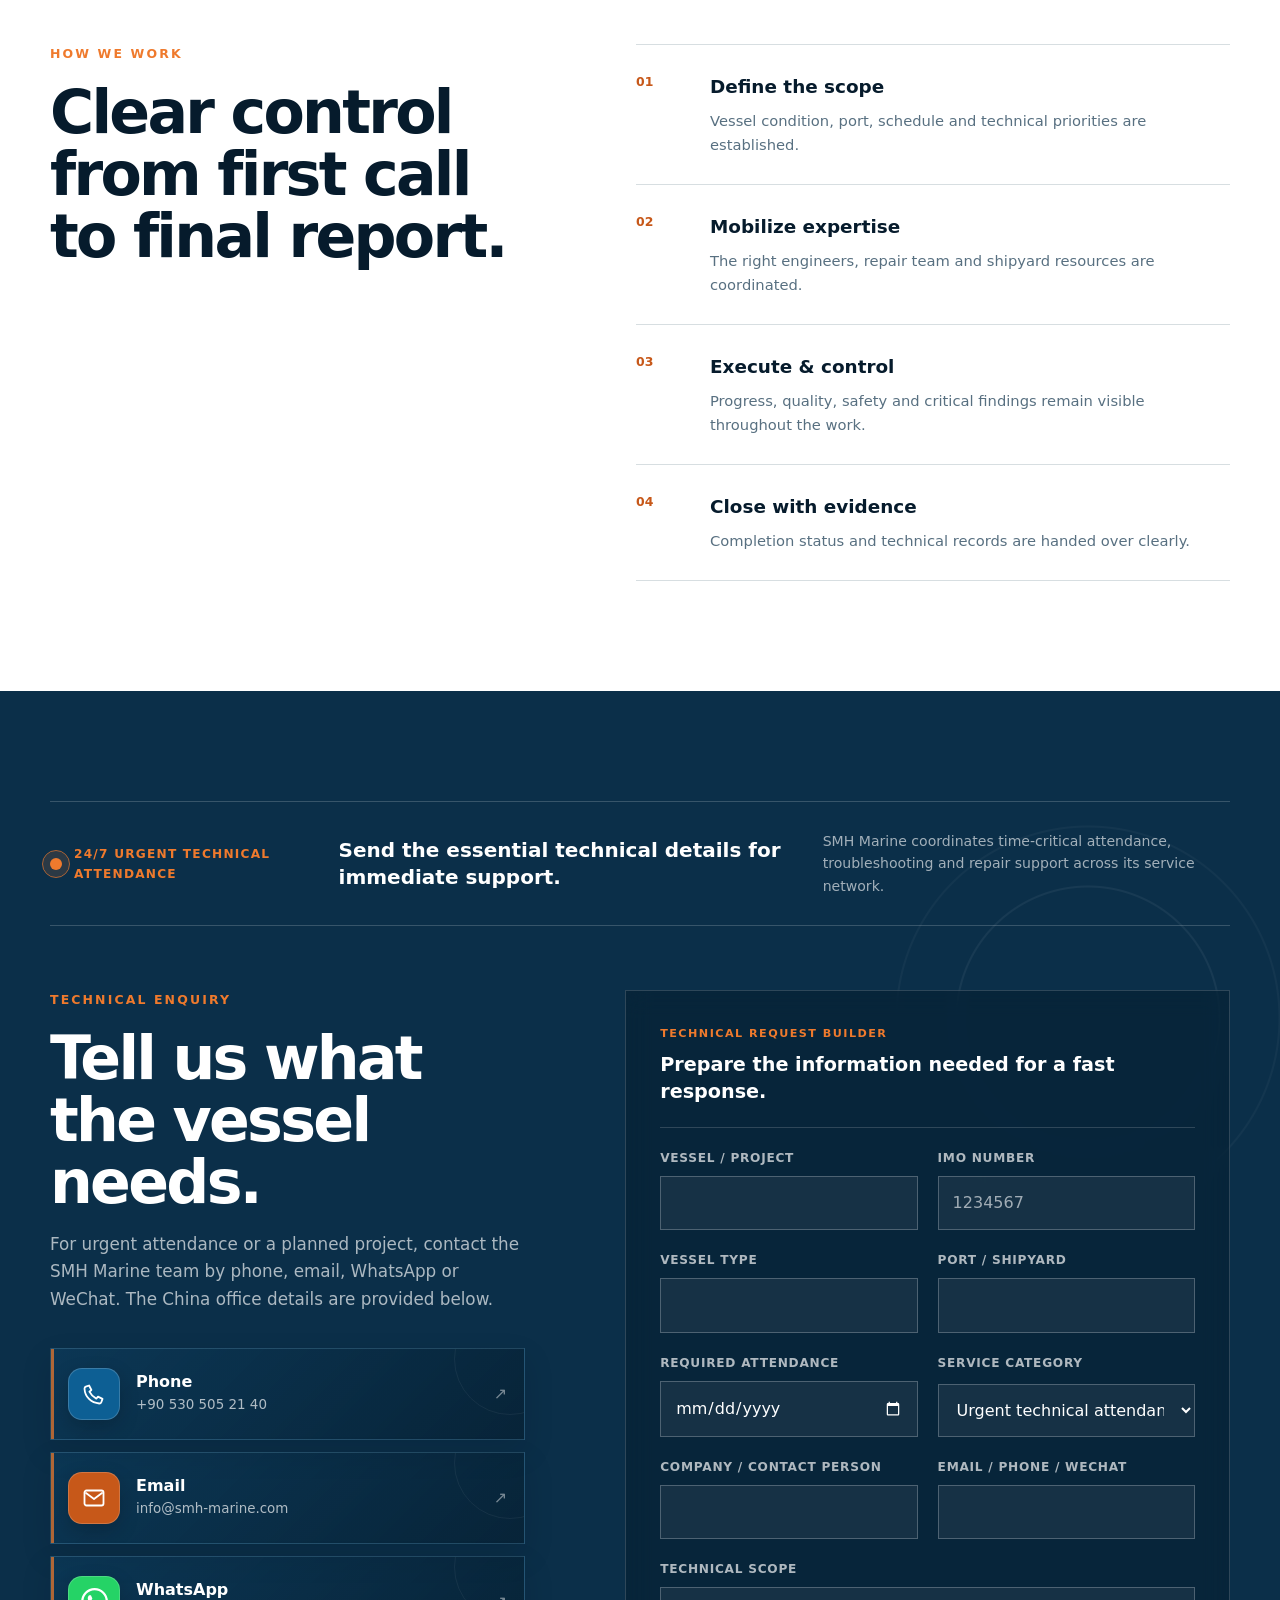
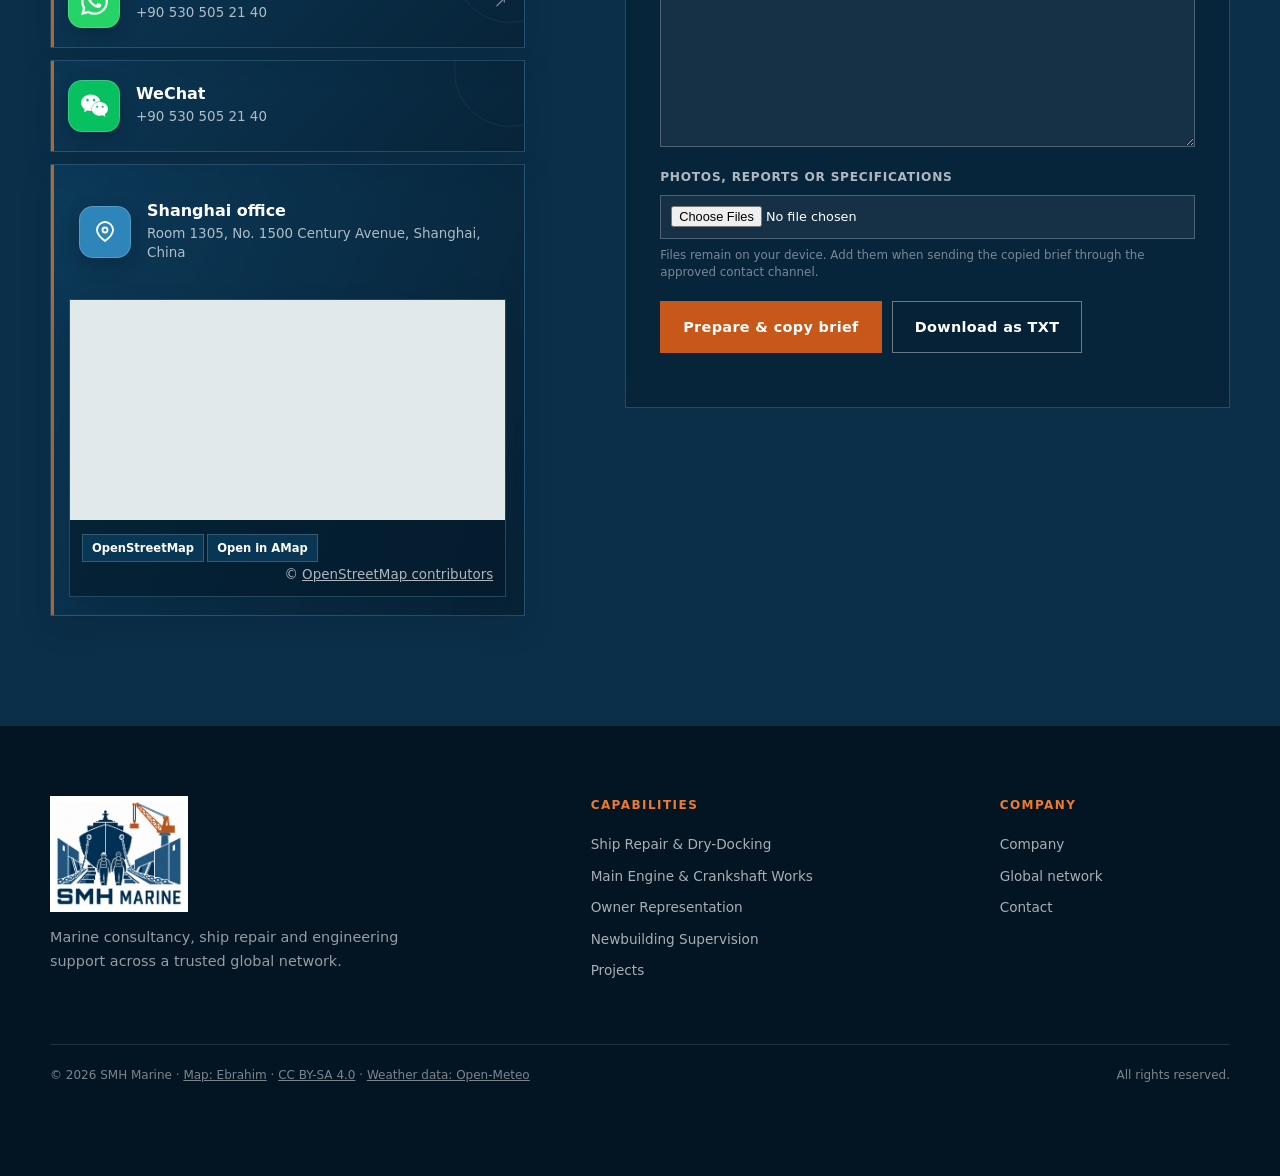
==== commit 4255feab: "Prepare SMH Marine production domain" ====
--- a/index.html
+++ b/index.html
@@ -5,6 +5,7 @@
     <meta name="viewport" content="width=device-width, initial-scale=1" />
     <meta name="description" content="China-headquartered SMH Marine provides ship repair, marine engineering, consultancy and global technical support for shipowners." />
     <meta name="theme-color" content="#061b2c" />
+    <link rel="canonical" href="https://smh-marine.com/" />
     <link rel="alternate" type="text/markdown" href="llms.txt" title="SMH Marine AI-readable overview" />
     <link rel="alternate" type="application/json" href="ai-content.json" title="SMH Marine structured company data" />
     <link rel="icon" type="image/png" href="assets/smh-marine-logo-cropped.png" />
@@ -18,12 +19,12 @@
         "@graph": [
           {
             "@type": "Organization",
-            "@id": "https://ibrahimtugsan-dot.github.io/smh-marine-test-site/#organization",
+            "@id": "https://smh-marine.com/#organization",
             "name": "SMH Marine",
-            "url": "https://ibrahimtugsan-dot.github.io/smh-marine-test-site/",
-            "logo": "https://ibrahimtugsan-dot.github.io/smh-marine-test-site/assets/smh-marine-logo-cropped.png",
+            "url": "https://smh-marine.com/",
+            "logo": "https://smh-marine.com/assets/smh-marine-logo-cropped.png",
             "description": "China-headquartered marine engineering, ship repair and owner-side technical consultancy company serving shipowners through a global service network.",
-            "email": "evrim@smh-marine.com",
+            "email": "info@smh-marine.com",
             "telephone": "+90 530 505 21 40",
             "address": {
               "@type": "PostalAddress",
@@ -35,7 +36,7 @@
               "@type": "ContactPoint",
               "contactType": "technical enquiries and urgent attendance",
               "telephone": "+90 530 505 21 40",
-              "email": "evrim@smh-marine.com",
+              "email": "info@smh-marine.com",
               "availableLanguage": ["English", "Turkish"]
             },
             "founder": [
@@ -64,32 +65,32 @@
               "@type": "OfferCatalog",
               "name": "SMH Marine specialist services",
               "itemListElement": [
-                {"@type": "Offer", "itemOffered": {"@type": "Service", "name": "Ship Repair and Dry-Docking", "url": "https://ibrahimtugsan-dot.github.io/smh-marine-test-site/ship-repair.html"}},
-                {"@type": "Offer", "itemOffered": {"@type": "Service", "name": "Main Engine and Crankshaft Works", "url": "https://ibrahimtugsan-dot.github.io/smh-marine-test-site/engine-crankshaft.html"}},
-                {"@type": "Offer", "itemOffered": {"@type": "Service", "name": "Owner Representation", "url": "https://ibrahimtugsan-dot.github.io/smh-marine-test-site/owner-representation.html"}},
-                {"@type": "Offer", "itemOffered": {"@type": "Service", "name": "Newbuilding Supervision", "url": "https://ibrahimtugsan-dot.github.io/smh-marine-test-site/newbuilding.html"}},
-                {"@type": "Offer", "itemOffered": {"@type": "Service", "name": "Pre-Purchase Inspection", "url": "https://ibrahimtugsan-dot.github.io/smh-marine-test-site/pre-purchase.html"}},
-                {"@type": "Offer", "itemOffered": {"@type": "Service", "name": "Special Survey Preparation", "url": "https://ibrahimtugsan-dot.github.io/smh-marine-test-site/special-survey.html"}},
-                {"@type": "Offer", "itemOffered": {"@type": "Service", "name": "Retrofit Operations and Energy Efficiency", "url": "https://ibrahimtugsan-dot.github.io/smh-marine-test-site/retrofit-energy-efficiency.html"}}
+                {"@type": "Offer", "itemOffered": {"@type": "Service", "name": "Ship Repair and Dry-Docking", "url": "https://smh-marine.com/ship-repair.html"}},
+                {"@type": "Offer", "itemOffered": {"@type": "Service", "name": "Main Engine and Crankshaft Works", "url": "https://smh-marine.com/engine-crankshaft.html"}},
+                {"@type": "Offer", "itemOffered": {"@type": "Service", "name": "Owner Representation", "url": "https://smh-marine.com/owner-representation.html"}},
+                {"@type": "Offer", "itemOffered": {"@type": "Service", "name": "Newbuilding Supervision", "url": "https://smh-marine.com/newbuilding.html"}},
+                {"@type": "Offer", "itemOffered": {"@type": "Service", "name": "Pre-Purchase Inspection", "url": "https://smh-marine.com/pre-purchase.html"}},
+                {"@type": "Offer", "itemOffered": {"@type": "Service", "name": "Special Survey Preparation", "url": "https://smh-marine.com/special-survey.html"}},
+                {"@type": "Offer", "itemOffered": {"@type": "Service", "name": "Retrofit Operations and Energy Efficiency", "url": "https://smh-marine.com/retrofit-energy-efficiency.html"}}
               ]
             }
           },
           {
             "@type": "WebSite",
-            "@id": "https://ibrahimtugsan-dot.github.io/smh-marine-test-site/#website",
-            "url": "https://ibrahimtugsan-dot.github.io/smh-marine-test-site/",
+            "@id": "https://smh-marine.com/#website",
+            "url": "https://smh-marine.com/",
             "name": "SMH Marine",
-            "publisher": {"@id": "https://ibrahimtugsan-dot.github.io/smh-marine-test-site/#organization"},
+            "publisher": {"@id": "https://smh-marine.com/#organization"},
             "inLanguage": ["en", "tr"]
           },
           {
             "@type": "WebPage",
-            "@id": "https://ibrahimtugsan-dot.github.io/smh-marine-test-site/#webpage",
-            "url": "https://ibrahimtugsan-dot.github.io/smh-marine-test-site/",
+            "@id": "https://smh-marine.com/#webpage",
+            "url": "https://smh-marine.com/",
             "name": "SMH Marine | China-Based Global Marine Engineering",
-            "isPartOf": {"@id": "https://ibrahimtugsan-dot.github.io/smh-marine-test-site/#website"},
-            "about": {"@id": "https://ibrahimtugsan-dot.github.io/smh-marine-test-site/#organization"},
-            "mainEntity": {"@id": "https://ibrahimtugsan-dot.github.io/smh-marine-test-site/#organization"},
+            "isPartOf": {"@id": "https://smh-marine.com/#website"},
+            "about": {"@id": "https://smh-marine.com/#organization"},
+            "mainEntity": {"@id": "https://smh-marine.com/#organization"},
             "inLanguage": ["en", "tr"]
           }
         ]
@@ -484,7 +485,7 @@
             <p class="contact-copy" data-i18n="contactCopy">For urgent attendance or a planned project, contact Evrim Biçer directly by phone, email, WhatsApp or WeChat. The China office details are provided below.</p>
             <address class="contact-channels" aria-label="SMH Marine direct contact channels" data-i18n-aria-label="contactChannelsLabel">
               <a class="contact-channel" href="tel:+905305052140"><span class="channel-mark channel-mark-phone" aria-hidden="true"><svg viewBox="0 0 24 24" fill="none" stroke="currentColor"><path d="M7.1 3.5 9.4 8l-2 1.7a15.2 15.2 0 0 0 6.9 6.9l1.7-2 4.5 2.3-1.2 3.3c-.3.8-1.1 1.3-2 1.3C9.1 21 3 14.9 2.5 6.7c0-.9.5-1.7 1.3-2l3.3-1.2Z" /></svg></span><div><strong data-i18n="channelPhone">Phone</strong><small>+90 530 505 21 40</small></div></a>
-              <a class="contact-channel" href="mailto:evrim@smh-marine.com"><span class="channel-mark channel-mark-email" aria-hidden="true"><svg viewBox="0 0 24 24" fill="none" stroke="currentColor"><rect x="2.5" y="4.5" width="19" height="15" rx="2" /><path d="m4 7 8 6 8-6" /></svg></span><div><strong data-i18n="channelEmail">Email</strong><small>evrim@smh-marine.com</small></div></a>
+              <a class="contact-channel" href="mailto:info@smh-marine.com"><span class="channel-mark channel-mark-email" aria-hidden="true"><svg viewBox="0 0 24 24" fill="none" stroke="currentColor"><rect x="2.5" y="4.5" width="19" height="15" rx="2" /><path d="m4 7 8 6 8-6" /></svg></span><div><strong data-i18n="channelEmail">Email</strong><small>info@smh-marine.com</small></div></a>
               <a class="contact-channel" href="https://wa.me/905305052140" target="_blank" rel="noopener"><span class="channel-mark channel-mark-whatsapp" aria-hidden="true"><svg viewBox="0 0 24 24" fill="currentColor"><path d="M17.472 14.382c-.297-.149-1.758-.867-2.03-.967-.273-.099-.471-.148-.67.15-.197.297-.767.966-.94 1.164-.173.199-.347.223-.644.075-.297-.15-1.255-.463-2.39-1.475-.883-.788-1.48-1.761-1.653-2.059-.173-.297-.018-.458.13-.606.134-.133.298-.347.446-.52.149-.174.198-.298.298-.497.099-.198.05-.371-.025-.52-.075-.149-.669-1.612-.916-2.207-.242-.579-.487-.5-.669-.51-.173-.008-.371-.01-.57-.01-.198 0-.52.074-.792.372-.272.297-1.04 1.016-1.04 2.479 0 1.462 1.065 2.875 1.213 3.074.149.198 2.096 3.2 5.077 4.487.709.306 1.262.489 1.694.625.712.227 1.36.195 1.871.118.571-.085 1.758-.719 2.006-1.413.248-.694.248-1.289.173-1.413-.074-.124-.272-.198-.57-.347m-5.421 7.403h-.004a9.87 9.87 0 0 1-5.031-1.378l-.361-.214-3.741.982.998-3.648-.235-.374a9.86 9.86 0 0 1-1.51-5.26c.001-5.45 4.436-9.884 9.888-9.884 2.64 0 5.122 1.03 6.988 2.898a9.825 9.825 0 0 1 2.893 6.994c-.003 5.45-4.437 9.884-9.885 9.884m8.413-18.297A11.815 11.815 0 0 0 12.05 0C5.495 0 .16 5.335.157 11.892c0 2.096.547 4.142 1.588 5.945L.057 24l6.305-1.654a11.882 11.882 0 0 0 5.683 1.448h.005c6.554 0 11.89-5.335 11.893-11.893a11.821 11.821 0 0 0-3.48-8.413Z" /></svg></span><div><strong>WhatsApp</strong><small>+90 530 505 21 40</small></div></a>
               <div class="contact-channel"><span class="channel-mark channel-mark-wechat" aria-hidden="true"><svg viewBox="0 0 24 24" fill="currentColor"><path d="M8.691 2.188C3.891 2.188 0 5.476 0 9.53c0 2.212 1.17 4.203 3.002 5.55a.59.59 0 0 1 .213.665l-.39 1.48c-.019.07-.048.141-.048.213 0 .163.13.295.29.295a.326.326 0 0 0 .167-.054l1.903-1.114a.864.864 0 0 1 .717-.098 10.16 10.16 0 0 0 2.837.403c.276 0 .543-.027.811-.05-.857-2.578.157-4.972 1.932-6.446 1.703-1.415 3.882-1.98 5.853-1.838-.576-3.583-4.196-6.348-8.596-6.348zM5.785 5.991c.642 0 1.162.529 1.162 1.18a1.17 1.17 0 0 1-1.162 1.178A1.17 1.17 0 0 1 4.623 7.17c0-.651.52-1.18 1.162-1.18zm5.813 0c.642 0 1.162.529 1.162 1.18a1.17 1.17 0 0 1-1.162 1.178 1.17 1.17 0 0 1-1.162-1.178c0-.651.52-1.18 1.162-1.18zm5.34 2.867c-1.797-.052-3.746.512-5.28 1.786-1.72 1.428-2.687 3.72-1.78 6.22.942 2.453 3.666 4.229 6.884 4.229.826 0 1.622-.12 2.361-.336a.722.722 0 0 1 .598.082l1.584.926a.272.272 0 0 0 .14.047c.134 0 .24-.111.24-.247 0-.06-.023-.12-.038-.177l-.327-1.233a.582.582 0 0 1-.023-.156.49.49 0 0 1 .201-.398C23.024 18.48 24 16.82 24 14.98c0-3.21-2.931-5.837-6.656-6.088V8.89c-.135-.01-.27-.027-.407-.03zm-2.53 3.274c.535 0 .969.44.969.982a.976.976 0 0 1-.969.983.976.976 0 0 1-.969-.983c0-.542.434-.982.97-.982zm4.844 0c.535 0 .969.44.969.982a.976.976 0 0 1-.969.983.976.976 0 0 1-.969-.983c0-.542.434-.982.969-.982z" /></svg></span><div><strong>WeChat</strong><small>+90 530 505 21 40</small></div></div>
               <div class="contact-channel contact-channel-address">
--- a/assets/styles.css
+++ b/assets/styles.css
@@ -389,6 +389,7 @@
 .project-gallery-three .project-photo:not(:first-child) { grid-column: span 2; }
 .project-photo img { width: 100%; height: 100%; object-fit: cover; transition: transform .65s ease, filter .65s ease; }
 .project-photo::after { position: absolute; inset: 45% 0 0; pointer-events: none; background: linear-gradient(transparent, rgba(2,19,32,.82)); content: ""; }
+.project-photo-no-caption::after { display: none; }
 .project-photo figcaption { position: absolute; z-index: 1; right: 0; bottom: 0; left: 0; padding: 38px 20px 17px; color: rgba(255,255,255,.93); font-size: .78rem; font-weight: 750; letter-spacing: .015em; line-height: 1.35; }
 .project-photo:hover img { transform: scale(1.025); filter: saturate(1.06); }
 .project-gallery-archive { grid-template-columns: repeat(4, minmax(0, 1fr)); grid-template-rows: none; max-height: none; margin-top: 1px; }
